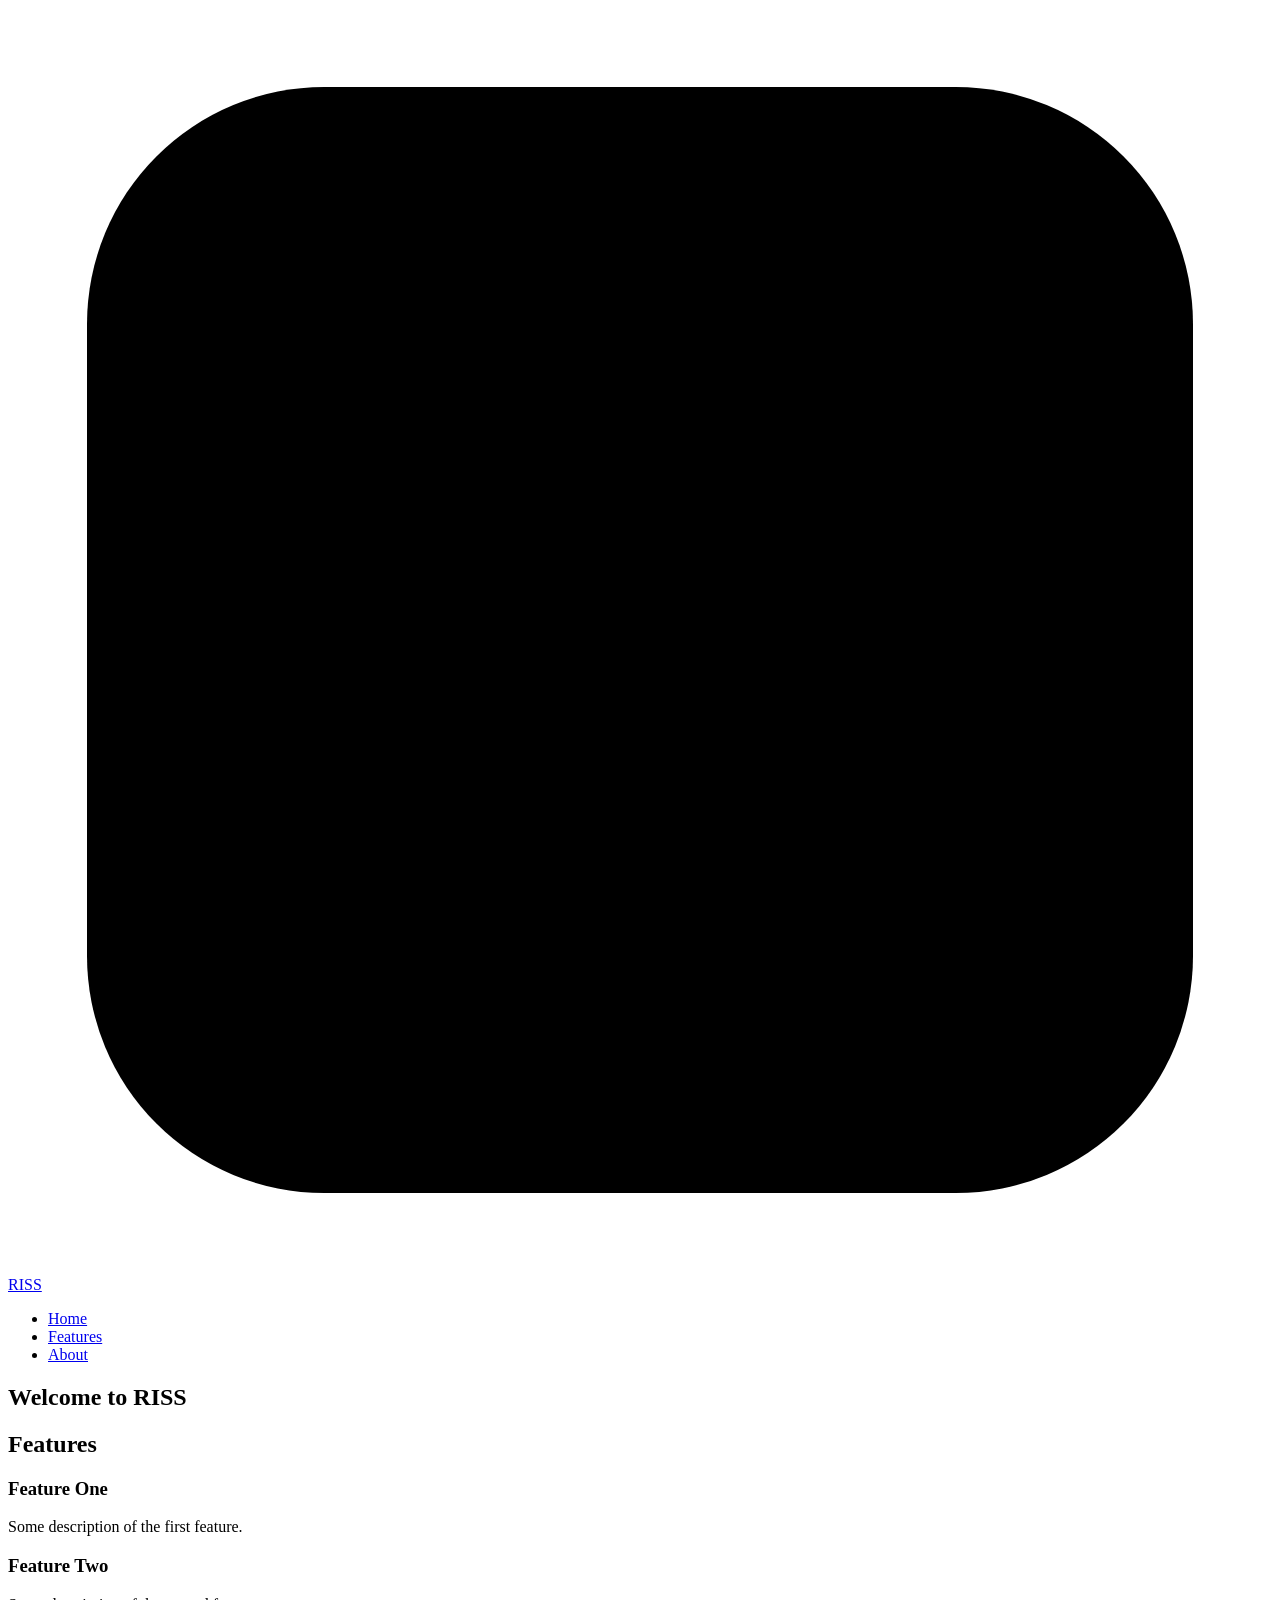
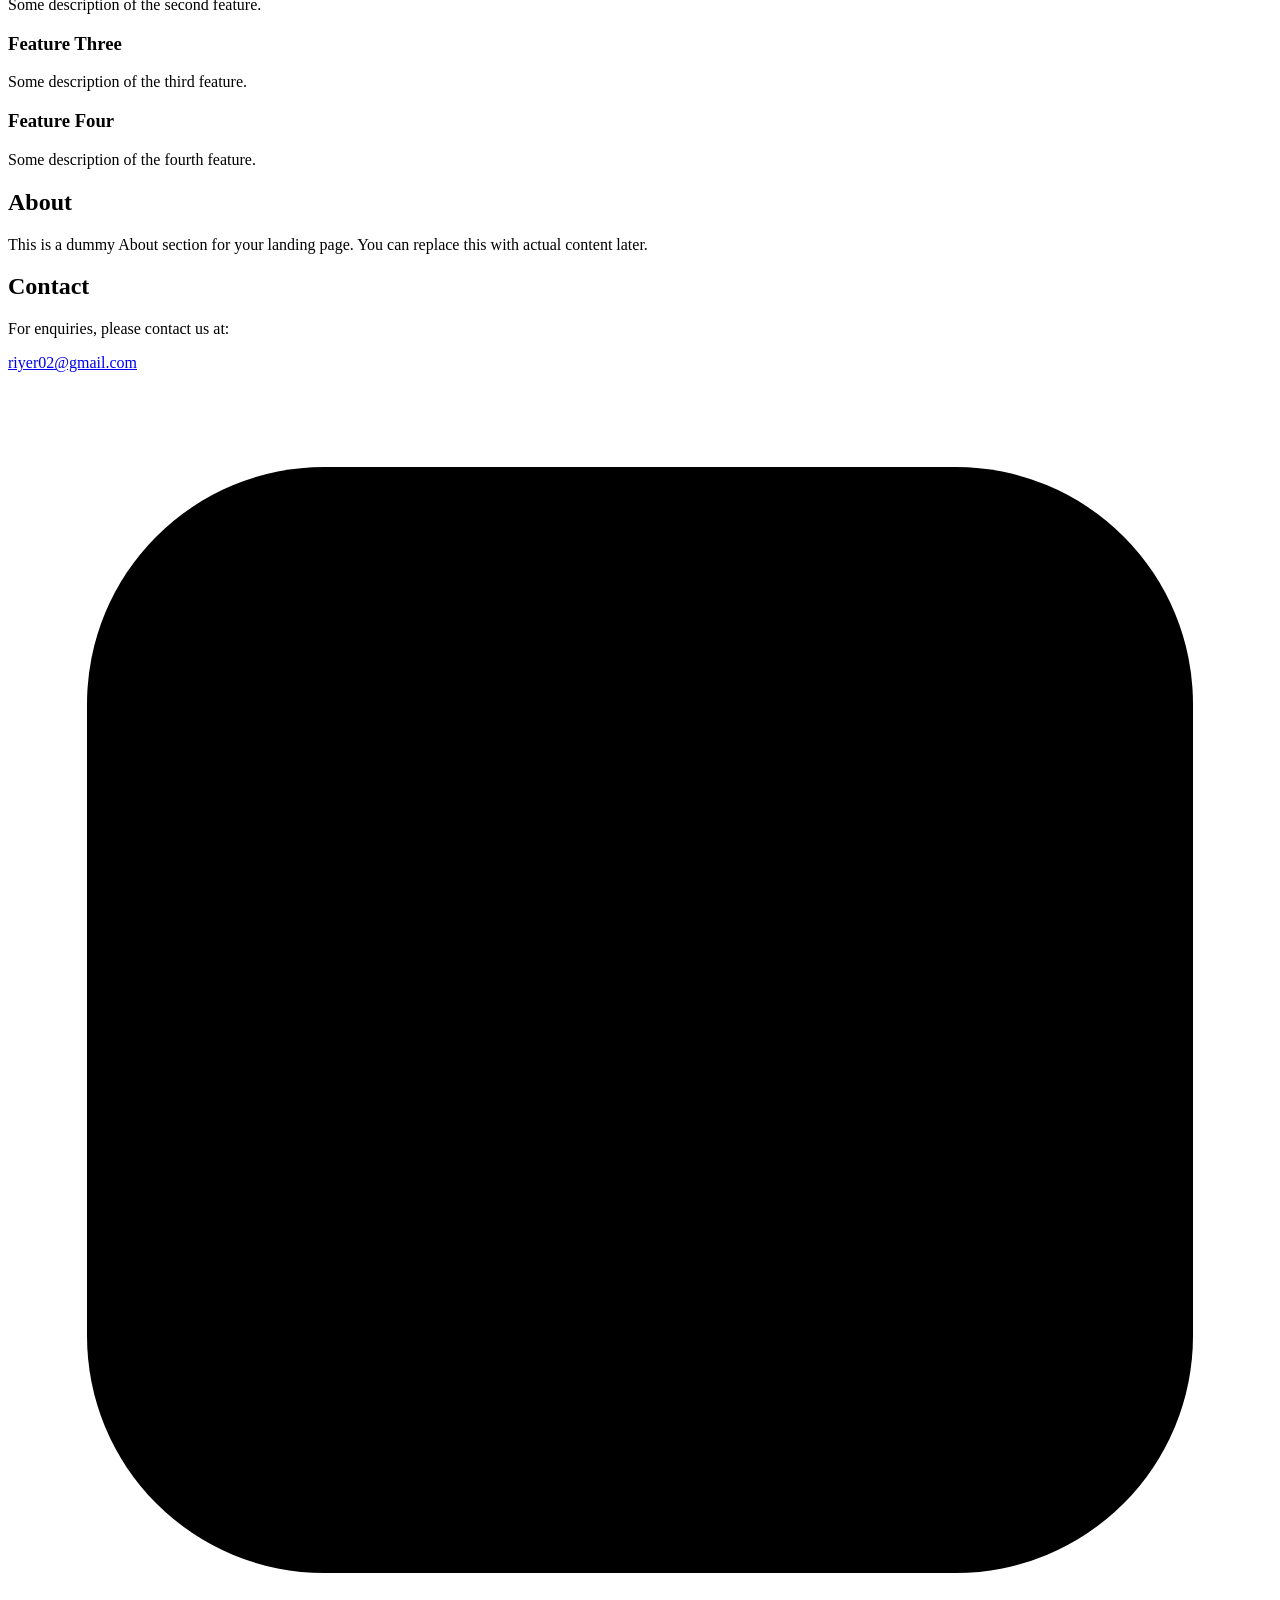
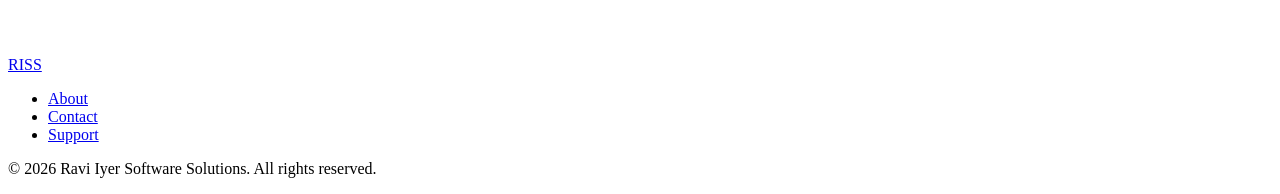
==== index.html @ e487c992 "Updates" ====
<!DOCTYPE html><!--_RLRo0Mg1jRoU2sVEkfhH--><html lang="en" class="geistsans_d5a4f12f-module__Ur3q_a__variable"><head><meta charSet="utf-8"/><meta name="viewport" content="width=device-width, initial-scale=1"/><link rel="preload" href="/stripdowncommghp/_next/static/media/Geist_Variable-s.p.f19e4721.woff2" as="font" crossorigin="" type="font/woff2"/><link rel="stylesheet" href="/stripdowncommghp/_next/static/chunks/ba63e9a76ec6bcd7.css" data-precedence="next"/><link rel="preload" as="script" fetchPriority="low" href="/stripdowncommghp/_next/static/chunks/7be189d7e3bac895.js"/><script src="/stripdowncommghp/_next/static/chunks/11fe75a1468250d6.js" async=""></script><script src="/stripdowncommghp/_next/static/chunks/b15e35f76db7717f.js" async=""></script><script src="/stripdowncommghp/_next/static/chunks/turbopack-dbda3f64c0e91ce5.js" async=""></script><script src="/stripdowncommghp/_next/static/chunks/72ab84c625918b1e.js" async=""></script><script src="/stripdowncommghp/_next/static/chunks/c3037b985d7e9a10.js" async=""></script><script src="/stripdowncommghp/_next/static/chunks/a9abd50946d445d2.js" async=""></script><script src="/stripdowncommghp/_next/static/chunks/ff1a16fafef87110.js" async=""></script><script src="/stripdowncommghp/_next/static/chunks/694836347d1e5ef3.js" async=""></script><script src="/stripdowncommghp/_next/static/chunks/8e0b47f184618e13.js" async=""></script><meta name="next-size-adjust" content=""/><title>RISS</title><meta name="description" content="Home/Landing page built with Next.js"/><meta name="robots" content="index, follow"/><meta property="og:title" content="RISS"/><meta property="og:description" content="Home/Landing page built with Next.js"/><meta property="og:type" content="website"/><meta name="twitter:card" content="summary"/><meta name="twitter:title" content="RISS"/><meta name="twitter:description" content="Home/Landing page built with Next.js"/><link rel="icon" href="/stripdowncommghp/favicon.ico?favicon.c540bdda.ico" sizes="48x48" type="image/x-icon"/><script src="/stripdowncommghp/_next/static/chunks/a6dad97d9634a72d.js" noModule=""></script></head><body class="bg-neutral-50 text-black selection:bg-teal-300 dark:bg-neutral-900 dark:text-white dark:selection:bg-pink-500 dark:selection:text-white"><div hidden=""><!--$--><!--/$--></div><nav class="sticky top-0 z-40 flex items-center justify-between p-4 lg:px-6 bg-white dark:bg-black"><div class="flex w-full items-center"><div class="flex w-full md:w-1/3"><a class="mr-2 flex w-full items-center justify-center md:w-auto lg:mr-6" href="/stripdowncommghp/"><div class="flex flex-none items-center justify-center border border-neutral-200 bg-white dark:border-neutral-700 dark:bg-black h-10 w-10 rounded-xl"><svg xmlns="http://www.w3.org/2000/svg" aria-label="RISS logo" viewBox="0 0 32 32" class="h-4 w-4 fill-black dark:fill-white h-4 w-4"><rect x="2" y="2" width="28" height="28" rx="6"></rect><path d="M10 22 L22 10" stroke="inherit" stroke-width="3" stroke-linecap="round" fill="none"></path></svg></div><div class="ml-2 flex-none text-sm font-medium uppercase md:hidden lg:block">RISS</div></a><ul class="hidden gap-6 text-sm md:flex md:items-center"><li><a class="text-neutral-500 underline-offset-4 hover:text-black hover:underline dark:text-neutral-400 dark:hover:text-neutral-300" href="/stripdowncommghp/">Home</a></li><li><a class="text-neutral-500 underline-offset-4 hover:text-black hover:underline dark:text-neutral-400 dark:hover:text-neutral-300" href="/stripdowncommghp/#features">Features</a></li><li><a class="text-neutral-500 underline-offset-4 hover:text-black hover:underline dark:text-neutral-400 dark:hover:text-neutral-300" href="/stripdowncommghp/#about">About</a></li></ul></div></div><div class="block flex-none md:hidden"><!--$!--><template data-dgst="BAILOUT_TO_CLIENT_SIDE_RENDERING"></template><!--/$--></div></nav><main><section id="hero" class="h-screen flex items-center justify-center scroll-mt-16 bg-linear-to-r from-teal-400 to-blue-500 text-white"><h1 class="text-5xl font-bold text-center">Welcome to <!-- -->RISS</h1></section><section id="features" class="min-h-screen scroll-mt-16 py-24 px-6 bg-neutral-50 dark:bg-neutral-900"><h2 class="text-4xl font-semibold mb-12 text-center">Features</h2><div class="max-w-4xl mx-auto grid gap-12 md:grid-cols-2"><div class="p-6 bg-white dark:bg-neutral-800 rounded-lg shadow"><h3 class="text-2xl font-medium mb-2">Feature One</h3><p>Some description of the first feature.</p></div><div class="p-6 bg-white dark:bg-neutral-800 rounded-lg shadow"><h3 class="text-2xl font-medium mb-2">Feature Two</h3><p>Some description of the second feature.</p></div><div class="p-6 bg-white dark:bg-neutral-800 rounded-lg shadow"><h3 class="text-2xl font-medium mb-2">Feature Three</h3><p>Some description of the third feature.</p></div><div class="p-6 bg-white dark:bg-neutral-800 rounded-lg shadow"><h3 class="text-2xl font-medium mb-2">Feature Four</h3><p>Some description of the fourth feature.</p></div></div></section><section id="about" class="min-h-screen scroll-mt-16 py-24 px-6 bg-teal-50 dark:bg-neutral-800"><h2 class="text-4xl font-semibold mb-6 text-center">About</h2><p class="max-w-3xl mx-auto text-center text-lg">This is a dummy About section for your landing page. You can replace this with actual content later.</p></section><section id="contact" class="min-h-screen scroll-mt-16 py-24 px-6 bg-neutral-100 dark:bg-neutral-900"><h2 class="text-4xl font-semibold mb-6 text-center">Contact</h2><p class="max-w-3xl mx-auto text-center text-lg mb-8">For enquiries, please contact us at:</p><p class="text-center text-lg font-medium"><a href="mailto:riyer02@gmail.com" class="underline hover:text-teal-600">riyer02@gmail.com</a></p></section><footer class="text-sm text-neutral-500 dark:text-neutral-400"><div class="mx-auto flex w-full max-w-7xl flex-col gap-6 border-t border-neutral-200 px-6 py-12 text-sm md:flex-row md:gap-12 md:px-4 min-[1320px]:px-0 dark:border-neutral-700"><div><a class="flex items-center gap-2 text-black md:pt-1 dark:text-white" href="/stripdowncommghp/"><div class="flex flex-none items-center justify-center border border-neutral-200 bg-white dark:border-neutral-700 dark:bg-black h-7.5 w-7.5 rounded-lg"><svg xmlns="http://www.w3.org/2000/svg" aria-label="RISS logo" viewBox="0 0 32 32" class="h-4 w-4 fill-black dark:fill-white h-2.5 w-2.5"><rect x="2" y="2" width="28" height="28" rx="6"></rect><path d="M10 22 L22 10" stroke="inherit" stroke-width="3" stroke-linecap="round" fill="none"></path></svg></div><span class="uppercase">RISS</span></a></div><!--$--><nav><ul><li><a class="block p-2 text-lg underline-offset-4 hover:text-black hover:underline md:inline-block md:text-sm dark:hover:text-neutral-300" href="#about">About</a></li><li><a class="block p-2 text-lg underline-offset-4 hover:text-black hover:underline md:inline-block md:text-sm dark:hover:text-neutral-300" href="#contact">Contact</a></li><li><a class="block p-2 text-lg underline-offset-4 hover:text-black hover:underline md:inline-block md:text-sm dark:hover:text-neutral-300" href="/stripdowncommghp/support/">Support</a></li></ul></nav><!--/$--></div><div class="border-t border-neutral-200 py-6 text-sm dark:border-neutral-700"><div class="mx-auto flex w-full max-w-7xl flex-col items-center gap-1 px-4 md:flex-row md:gap-0 md:px-4 min-[1320px]:px-0"><p>© <!-- -->2026<!-- --> <!-- -->Ravi Iyer Software Solutions<!-- -->.<!-- --> <!-- -->All rights reserved.</p></div></div></footer><!--$--><!--/$--></main><script src="/stripdowncommghp/_next/static/chunks/7be189d7e3bac895.js" id="_R_" async=""></script><script>(self.__next_f=self.__next_f||[]).push([0])</script><script>self.__next_f.push([1,"1:\"$Sreact.fragment\"\n4:I[90783,[\"/stripdowncommghp/_next/static/chunks/72ab84c625918b1e.js\",\"/stripdowncommghp/_next/static/chunks/c3037b985d7e9a10.js\",\"/stripdowncommghp/_next/static/chunks/a9abd50946d445d2.js\"],\"default\"]\n5:I[97367,[\"/stripdowncommghp/_next/static/chunks/ff1a16fafef87110.js\",\"/stripdowncommghp/_next/static/chunks/694836347d1e5ef3.js\"],\"OutletBoundary\"]\n6:\"$Sreact.suspense\"\n8:I[97367,[\"/stripdowncommghp/_next/static/chunks/ff1a16fafef87110.js\",\"/stripdowncommghp/_next/static/chunks/694836347d1e5ef3.js\"],\"ViewportBoundary\"]\na:I[97367,[\"/stripdowncommghp/_next/static/chunks/ff1a16fafef87110.js\",\"/stripdowncommghp/_next/static/chunks/694836347d1e5ef3.js\"],\"MetadataBoundary\"]\nc:I[68027,[],\"default\"]\n:HL[\"/stripdowncommghp/_next/static/chunks/ba63e9a76ec6bcd7.css\",\"style\"]\n:HL[\"/stripdowncommghp/_next/static/media/Geist_Variable-s.p.f19e4721.woff2\",\"font\",{\"crossOrigin\":\"\",\"type\":\"font/woff2\"}]\n"])</script><script>self.__next_f.push([1,"0:{\"P\":null,\"b\":\"-RLRo0Mg1jRoU2sVEkfhH\",\"c\":[\"\",\"\"],\"q\":\"\",\"i\":false,\"f\":[[[\"\",{\"children\":[\"__PAGE__\",{}]},\"$undefined\",\"$undefined\",true],[[\"$\",\"$1\",\"c\",{\"children\":[[[\"$\",\"link\",\"0\",{\"rel\":\"stylesheet\",\"href\":\"/stripdowncommghp/_next/static/chunks/ba63e9a76ec6bcd7.css\",\"precedence\":\"next\",\"crossOrigin\":\"$undefined\",\"nonce\":\"$undefined\"}],[\"$\",\"script\",\"script-0\",{\"src\":\"/stripdowncommghp/_next/static/chunks/72ab84c625918b1e.js\",\"async\":true,\"nonce\":\"$undefined\"}],[\"$\",\"script\",\"script-1\",{\"src\":\"/stripdowncommghp/_next/static/chunks/c3037b985d7e9a10.js\",\"async\":true,\"nonce\":\"$undefined\"}]],\"$L2\"]}],{\"children\":[[\"$\",\"$1\",\"c\",{\"children\":[[[\"$\",\"section\",null,{\"id\":\"hero\",\"className\":\"h-screen flex items-center justify-center scroll-mt-16 bg-linear-to-r from-teal-400 to-blue-500 text-white\",\"children\":[\"$\",\"h1\",null,{\"className\":\"text-5xl font-bold text-center\",\"children\":[\"Welcome to \",\"RISS\"]}]}],[\"$\",\"section\",null,{\"id\":\"features\",\"className\":\"min-h-screen scroll-mt-16 py-24 px-6 bg-neutral-50 dark:bg-neutral-900\",\"children\":[[\"$\",\"h2\",null,{\"className\":\"text-4xl font-semibold mb-12 text-center\",\"children\":\"Features\"}],[\"$\",\"div\",null,{\"className\":\"max-w-4xl mx-auto grid gap-12 md:grid-cols-2\",\"children\":[[\"$\",\"div\",null,{\"className\":\"p-6 bg-white dark:bg-neutral-800 rounded-lg shadow\",\"children\":[[\"$\",\"h3\",null,{\"className\":\"text-2xl font-medium mb-2\",\"children\":\"Feature One\"}],[\"$\",\"p\",null,{\"children\":\"Some description of the first feature.\"}]]}],[\"$\",\"div\",null,{\"className\":\"p-6 bg-white dark:bg-neutral-800 rounded-lg shadow\",\"children\":[[\"$\",\"h3\",null,{\"className\":\"text-2xl font-medium mb-2\",\"children\":\"Feature Two\"}],[\"$\",\"p\",null,{\"children\":\"Some description of the second feature.\"}]]}],[\"$\",\"div\",null,{\"className\":\"p-6 bg-white dark:bg-neutral-800 rounded-lg shadow\",\"children\":[[\"$\",\"h3\",null,{\"className\":\"text-2xl font-medium mb-2\",\"children\":\"Feature Three\"}],[\"$\",\"p\",null,{\"children\":\"Some description of the third feature.\"}]]}],[\"$\",\"div\",null,{\"className\":\"p-6 bg-white dark:bg-neutral-800 rounded-lg shadow\",\"children\":[[\"$\",\"h3\",null,{\"className\":\"text-2xl font-medium mb-2\",\"children\":\"Feature Four\"}],[\"$\",\"p\",null,{\"children\":\"Some description of the fourth feature.\"}]]}]]}]]}],[\"$\",\"section\",null,{\"id\":\"about\",\"className\":\"min-h-screen scroll-mt-16 py-24 px-6 bg-teal-50 dark:bg-neutral-800\",\"children\":[[\"$\",\"h2\",null,{\"className\":\"text-4xl font-semibold mb-6 text-center\",\"children\":\"About\"}],[\"$\",\"p\",null,{\"className\":\"max-w-3xl mx-auto text-center text-lg\",\"children\":\"This is a dummy About section for your landing page. You can replace this with actual content later.\"}]]}],[\"$\",\"section\",null,{\"id\":\"contact\",\"className\":\"min-h-screen scroll-mt-16 py-24 px-6 bg-neutral-100 dark:bg-neutral-900\",\"children\":[[\"$\",\"h2\",null,{\"className\":\"text-4xl font-semibold mb-6 text-center\",\"children\":\"Contact\"}],[\"$\",\"p\",null,{\"className\":\"max-w-3xl mx-auto text-center text-lg mb-8\",\"children\":\"For enquiries, please contact us at:\"}],[\"$\",\"p\",null,{\"className\":\"text-center text-lg font-medium\",\"children\":[\"$\",\"a\",null,{\"href\":\"mailto:riyer02@gmail.com\",\"className\":\"underline hover:text-teal-600\",\"children\":\"riyer02@gmail.com\"}]}]]}],\"$L3\",[\"$\",\"$L4\",null,{}]],[[\"$\",\"script\",\"script-0\",{\"src\":\"/stripdowncommghp/_next/static/chunks/a9abd50946d445d2.js\",\"async\":true,\"nonce\":\"$undefined\"}]],[\"$\",\"$L5\",null,{\"children\":[\"$\",\"$6\",null,{\"name\":\"Next.MetadataOutlet\",\"children\":\"$@7\"}]}]]}],{},null,false,false]},null,false,false],[\"$\",\"$1\",\"h\",{\"children\":[null,[\"$\",\"$L8\",null,{\"children\":\"$L9\"}],[\"$\",\"div\",null,{\"hidden\":true,\"children\":[\"$\",\"$La\",null,{\"children\":[\"$\",\"$6\",null,{\"name\":\"Next.Metadata\",\"children\":\"$Lb\"}]}]}],[\"$\",\"meta\",null,{\"name\":\"next-size-adjust\",\"content\":\"\"}]]}],false]],\"m\":\"$undefined\",\"G\":[\"$c\",[]],\"S\":true}\n"])</script><script>self.__next_f.push([1,"e:I[39756,[\"/stripdowncommghp/_next/static/chunks/ff1a16fafef87110.js\",\"/stripdowncommghp/_next/static/chunks/694836347d1e5ef3.js\"],\"default\"]\nf:I[8821,[\"/stripdowncommghp/_next/static/chunks/72ab84c625918b1e.js\",\"/stripdowncommghp/_next/static/chunks/c3037b985d7e9a10.js\",\"/stripdowncommghp/_next/static/chunks/8e0b47f184618e13.js\"],\"default\"]\n10:I[37457,[\"/stripdowncommghp/_next/static/chunks/ff1a16fafef87110.js\",\"/stripdowncommghp/_next/static/chunks/694836347d1e5ef3.js\"],\"default\"]\n11:I[22016,[\"/stripdowncommghp/_next/static/chunks/72ab84c625918b1e.js\",\"/stripdowncommghp/_next/static/chunks/c3037b985d7e9a10.js\",\"/stripdowncommghp/_next/static/chunks/a9abd50946d445d2.js\"],\"\"]\n12:I[88286,[\"/stripdowncommghp/_next/static/chunks/72ab84c625918b1e.js\",\"/stripdowncommghp/_next/static/chunks/c3037b985d7e9a10.js\",\"/stripdowncommghp/_next/static/chunks/a9abd50946d445d2.js\"],\"default\"]\n"])</script><script>self.__next_f.push([1,"2:[\"$\",\"html\",null,{\"lang\":\"en\",\"className\":\"geistsans_d5a4f12f-module__Ur3q_a__variable\",\"children\":[\"$\",\"body\",null,{\"className\":\"bg-neutral-50 text-black selection:bg-teal-300 dark:bg-neutral-900 dark:text-white dark:selection:bg-pink-500 dark:selection:text-white\",\"children\":[\"$Ld\",[\"$\",\"main\",null,{\"children\":[\"$\",\"$Le\",null,{\"parallelRouterKey\":\"children\",\"error\":\"$f\",\"errorStyles\":[],\"errorScripts\":[[\"$\",\"script\",\"script-0\",{\"src\":\"/stripdowncommghp/_next/static/chunks/8e0b47f184618e13.js\",\"async\":true}]],\"template\":[\"$\",\"$L10\",null,{}],\"templateStyles\":\"$undefined\",\"templateScripts\":\"$undefined\",\"notFound\":[[[\"$\",\"title\",null,{\"children\":\"404: This page could not be found.\"}],[\"$\",\"div\",null,{\"style\":{\"fontFamily\":\"system-ui,\\\"Segoe UI\\\",Roboto,Helvetica,Arial,sans-serif,\\\"Apple Color Emoji\\\",\\\"Segoe UI Emoji\\\"\",\"height\":\"100vh\",\"textAlign\":\"center\",\"display\":\"flex\",\"flexDirection\":\"column\",\"alignItems\":\"center\",\"justifyContent\":\"center\"},\"children\":[\"$\",\"div\",null,{\"children\":[[\"$\",\"style\",null,{\"dangerouslySetInnerHTML\":{\"__html\":\"body{color:#000;background:#fff;margin:0}.next-error-h1{border-right:1px solid rgba(0,0,0,.3)}@media (prefers-color-scheme:dark){body{color:#fff;background:#000}.next-error-h1{border-right:1px solid rgba(255,255,255,.3)}}\"}}],[\"$\",\"h1\",null,{\"className\":\"next-error-h1\",\"style\":{\"display\":\"inline-block\",\"margin\":\"0 20px 0 0\",\"padding\":\"0 23px 0 0\",\"fontSize\":24,\"fontWeight\":500,\"verticalAlign\":\"top\",\"lineHeight\":\"49px\"},\"children\":404}],[\"$\",\"div\",null,{\"style\":{\"display\":\"inline-block\"},\"children\":[\"$\",\"h2\",null,{\"style\":{\"fontSize\":14,\"fontWeight\":400,\"lineHeight\":\"49px\",\"margin\":0},\"children\":\"This page could not be found.\"}]}]]}]}]],[]],\"forbidden\":\"$undefined\",\"unauthorized\":\"$undefined\"}]}]]}]}]\n"])</script><script>self.__next_f.push([1,"3:[\"$\",\"footer\",null,{\"className\":\"text-sm text-neutral-500 dark:text-neutral-400\",\"children\":[[\"$\",\"div\",null,{\"className\":\"mx-auto flex w-full max-w-7xl flex-col gap-6 border-t border-neutral-200 px-6 py-12 text-sm md:flex-row md:gap-12 md:px-4 min-[1320px]:px-0 dark:border-neutral-700\",\"children\":[[\"$\",\"div\",null,{\"children\":[\"$\",\"$L11\",null,{\"className\":\"flex items-center gap-2 text-black md:pt-1 dark:text-white\",\"href\":\"/\",\"prefetch\":false,\"children\":[[\"$\",\"div\",null,{\"className\":\"flex flex-none items-center justify-center border border-neutral-200 bg-white dark:border-neutral-700 dark:bg-black h-7.5 w-7.5 rounded-lg\",\"children\":[\"$\",\"svg\",null,{\"xmlns\":\"http://www.w3.org/2000/svg\",\"aria-label\":\"RISS logo\",\"viewBox\":\"0 0 32 32\",\"className\":\"h-4 w-4 fill-black dark:fill-white h-2.5 w-2.5\",\"children\":[[\"$\",\"rect\",null,{\"x\":\"2\",\"y\":\"2\",\"width\":\"28\",\"height\":\"28\",\"rx\":\"6\"}],[\"$\",\"path\",null,{\"d\":\"M10 22 L22 10\",\"stroke\":\"inherit\",\"strokeWidth\":\"3\",\"strokeLinecap\":\"round\",\"fill\":\"none\"}]]}]}],[\"$\",\"span\",null,{\"className\":\"uppercase\",\"children\":\"RISS\"}]]}]}],[\"$\",\"$6\",null,{\"fallback\":[\"$\",\"div\",null,{\"className\":\"flex h-47 w-50 flex-col gap-2\",\"children\":[[\"$\",\"div\",null,{\"className\":\"w-full h-6 animate-pulse rounded-sm bg-neutral-200 dark:bg-neutral-700\"}],[\"$\",\"div\",null,{\"className\":\"w-full h-6 animate-pulse rounded-sm bg-neutral-200 dark:bg-neutral-700\"}],[\"$\",\"div\",null,{\"className\":\"w-full h-6 animate-pulse rounded-sm bg-neutral-200 dark:bg-neutral-700\"}],[\"$\",\"div\",null,{\"className\":\"w-full h-6 animate-pulse rounded-sm bg-neutral-200 dark:bg-neutral-700\"}],[\"$\",\"div\",null,{\"className\":\"w-full h-6 animate-pulse rounded-sm bg-neutral-200 dark:bg-neutral-700\"}],[\"$\",\"div\",null,{\"className\":\"w-full h-6 animate-pulse rounded-sm bg-neutral-200 dark:bg-neutral-700\"}]]}],\"children\":[\"$\",\"$L12\",null,{\"menu\":[{\"title\":\"About\",\"path\":\"#about\"},{\"title\":\"Contact\",\"path\":\"#contact\"},{\"title\":\"Support\",\"path\":\"/support\"}]}]}]]}],[\"$\",\"div\",null,{\"className\":\"border-t border-neutral-200 py-6 text-sm dark:border-neutral-700\",\"children\":[\"$\",\"div\",null,{\"className\":\"mx-auto flex w-full max-w-7xl flex-col items-center gap-1 px-4 md:flex-row md:gap-0 md:px-4 min-[1320px]:px-0\",\"children\":[\"$\",\"p\",null,{\"children\":[\"© \",\"2026\",\" \",\"Ravi Iyer Software Solutions\",\".\",\" \",\"All rights reserved.\"]}]}]}]]}]\n"])</script><script>self.__next_f.push([1,"13:I[58279,[\"/stripdowncommghp/_next/static/chunks/72ab84c625918b1e.js\",\"/stripdowncommghp/_next/static/chunks/c3037b985d7e9a10.js\"],\"default\"]\n"])</script><script>self.__next_f.push([1,"d:[\"$\",\"nav\",null,{\"className\":\"sticky top-0 z-40 flex items-center justify-between p-4 lg:px-6 bg-white dark:bg-black\",\"children\":[[\"$\",\"div\",null,{\"className\":\"flex w-full items-center\",\"children\":[\"$\",\"div\",null,{\"className\":\"flex w-full md:w-1/3\",\"children\":[[\"$\",\"$L11\",null,{\"href\":\"/\",\"prefetch\":false,\"className\":\"mr-2 flex w-full items-center justify-center md:w-auto lg:mr-6\",\"children\":[[\"$\",\"div\",null,{\"className\":\"flex flex-none items-center justify-center border border-neutral-200 bg-white dark:border-neutral-700 dark:bg-black h-10 w-10 rounded-xl\",\"children\":[\"$\",\"svg\",null,{\"xmlns\":\"http://www.w3.org/2000/svg\",\"aria-label\":\"RISS logo\",\"viewBox\":\"0 0 32 32\",\"className\":\"h-4 w-4 fill-black dark:fill-white h-4 w-4\",\"children\":[[\"$\",\"rect\",null,{\"x\":\"2\",\"y\":\"2\",\"width\":\"28\",\"height\":\"28\",\"rx\":\"6\"}],[\"$\",\"path\",null,{\"d\":\"M10 22 L22 10\",\"stroke\":\"inherit\",\"strokeWidth\":\"3\",\"strokeLinecap\":\"round\",\"fill\":\"none\"}]]}]}],[\"$\",\"div\",null,{\"className\":\"ml-2 flex-none text-sm font-medium uppercase md:hidden lg:block\",\"children\":\"RISS\"}]]}],[\"$\",\"ul\",null,{\"className\":\"hidden gap-6 text-sm md:flex md:items-center\",\"children\":[[\"$\",\"li\",\"Home\",{\"children\":[\"$\",\"$L11\",null,{\"href\":\"/\",\"prefetch\":false,\"className\":\"text-neutral-500 underline-offset-4 hover:text-black hover:underline dark:text-neutral-400 dark:hover:text-neutral-300\",\"children\":\"Home\"}]}],[\"$\",\"li\",\"Features\",{\"children\":[\"$\",\"$L11\",null,{\"href\":\"/#features\",\"prefetch\":false,\"className\":\"text-neutral-500 underline-offset-4 hover:text-black hover:underline dark:text-neutral-400 dark:hover:text-neutral-300\",\"children\":\"Features\"}]}],[\"$\",\"li\",\"About\",{\"children\":[\"$\",\"$L11\",null,{\"href\":\"/#about\",\"prefetch\":false,\"className\":\"text-neutral-500 underline-offset-4 hover:text-black hover:underline dark:text-neutral-400 dark:hover:text-neutral-300\",\"children\":\"About\"}]}]]}]]}]}],[\"$\",\"div\",null,{\"className\":\"block flex-none md:hidden\",\"children\":[\"$\",\"$6\",null,{\"fallback\":null,\"children\":[\"$\",\"$L13\",null,{\"menu\":[{\"title\":\"Home\",\"path\":\"/\"},{\"title\":\"Features\",\"path\":\"/#features\"},{\"title\":\"About\",\"path\":\"/#about\"}]}]}]}]]}]\n"])</script><script>self.__next_f.push([1,"9:[[\"$\",\"meta\",\"0\",{\"charSet\":\"utf-8\"}],[\"$\",\"meta\",\"1\",{\"name\":\"viewport\",\"content\":\"width=device-width, initial-scale=1\"}]]\n"])</script><script>self.__next_f.push([1,"14:I[27201,[\"/stripdowncommghp/_next/static/chunks/ff1a16fafef87110.js\",\"/stripdowncommghp/_next/static/chunks/694836347d1e5ef3.js\"],\"IconMark\"]\n7:null\nb:[[\"$\",\"title\",\"0\",{\"children\":\"RISS\"}],[\"$\",\"meta\",\"1\",{\"name\":\"description\",\"content\":\"Home/Landing page built with Next.js\"}],[\"$\",\"meta\",\"2\",{\"name\":\"robots\",\"content\":\"index, follow\"}],[\"$\",\"meta\",\"3\",{\"property\":\"og:title\",\"content\":\"RISS\"}],[\"$\",\"meta\",\"4\",{\"property\":\"og:description\",\"content\":\"Home/Landing page built with Next.js\"}],[\"$\",\"meta\",\"5\",{\"property\":\"og:type\",\"content\":\"website\"}],[\"$\",\"meta\",\"6\",{\"name\":\"twitter:card\",\"content\":\"summary\"}],[\"$\",\"meta\",\"7\",{\"name\":\"twitter:title\",\"content\":\"RISS\"}],[\"$\",\"meta\",\"8\",{\"name\":\"twitter:description\",\"content\":\"Home/Landing page built with Next.js\"}],[\"$\",\"link\",\"9\",{\"rel\":\"icon\",\"href\":\"/stripdowncommghp/favicon.ico?favicon.c540bdda.ico\",\"sizes\":\"48x48\",\"type\":\"image/x-icon\"}],[\"$\",\"$L14\",\"10\",{}]]\n"])</script></body></html>
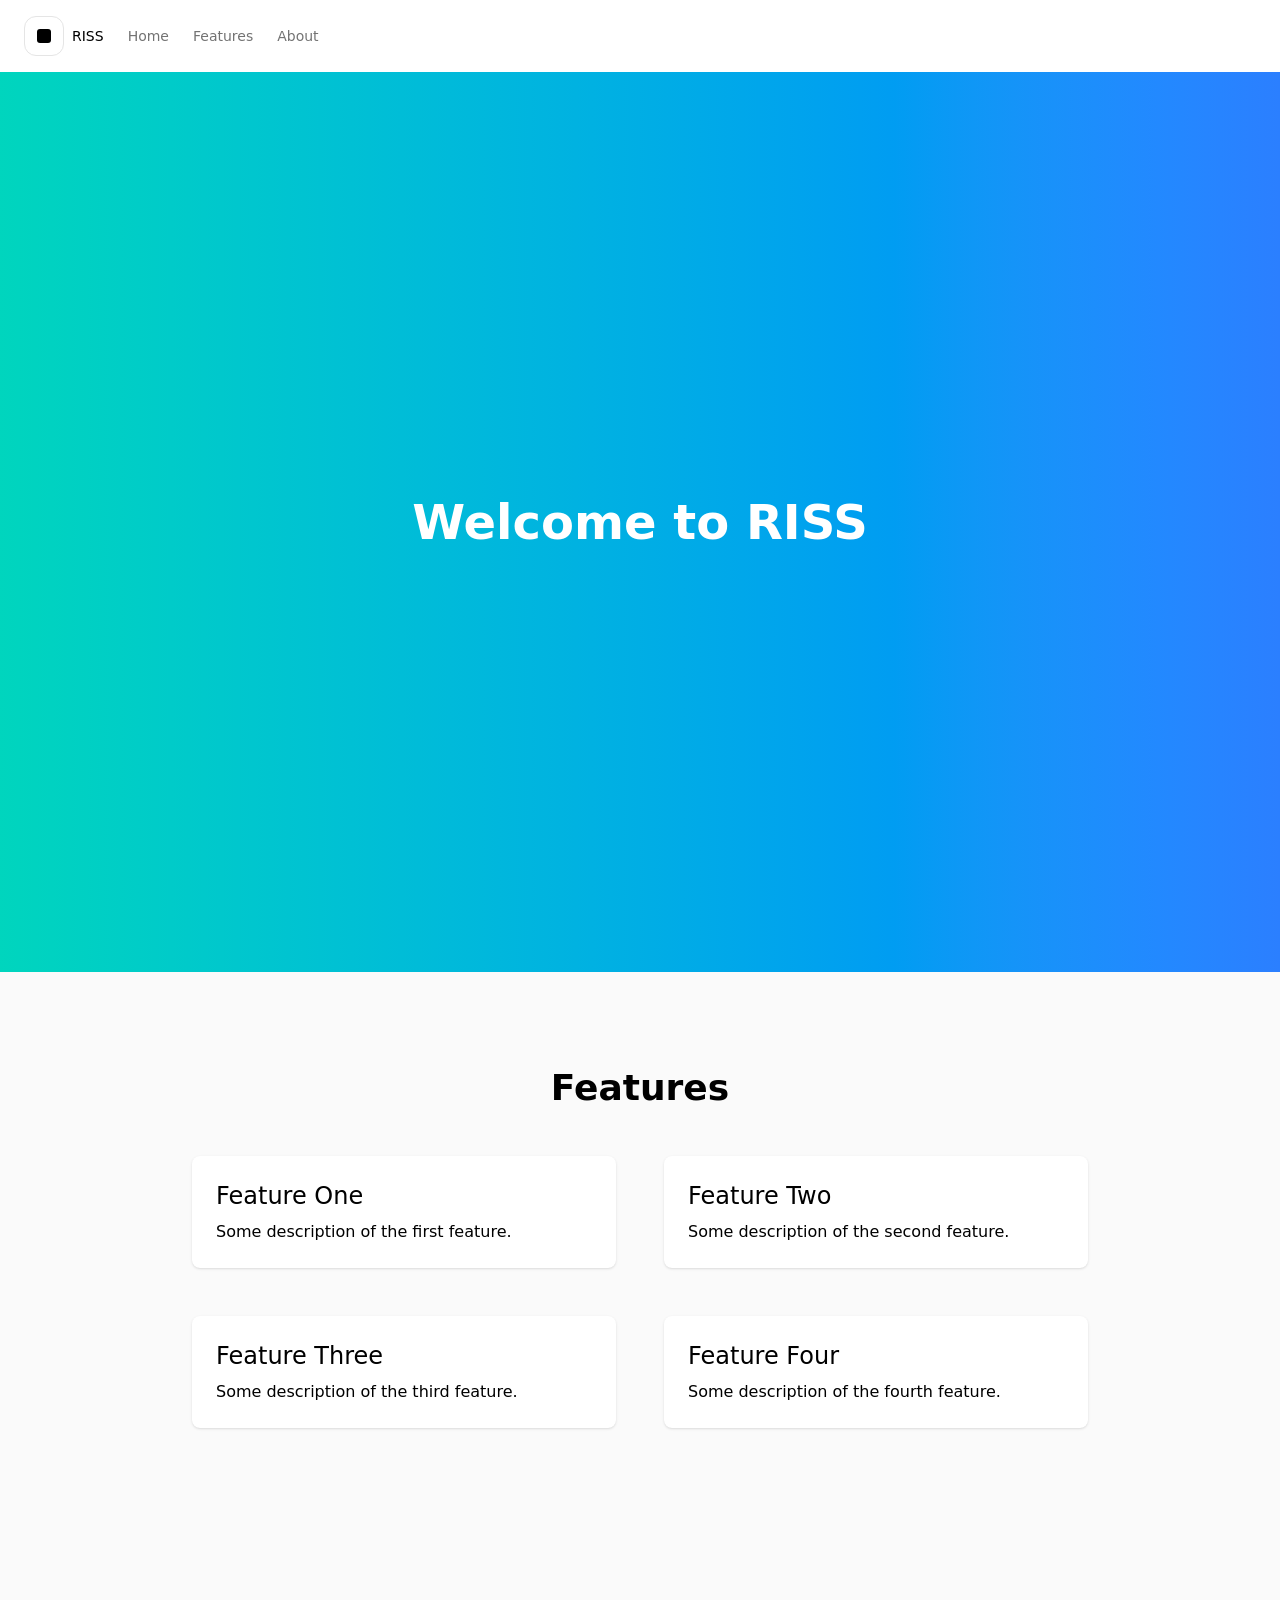
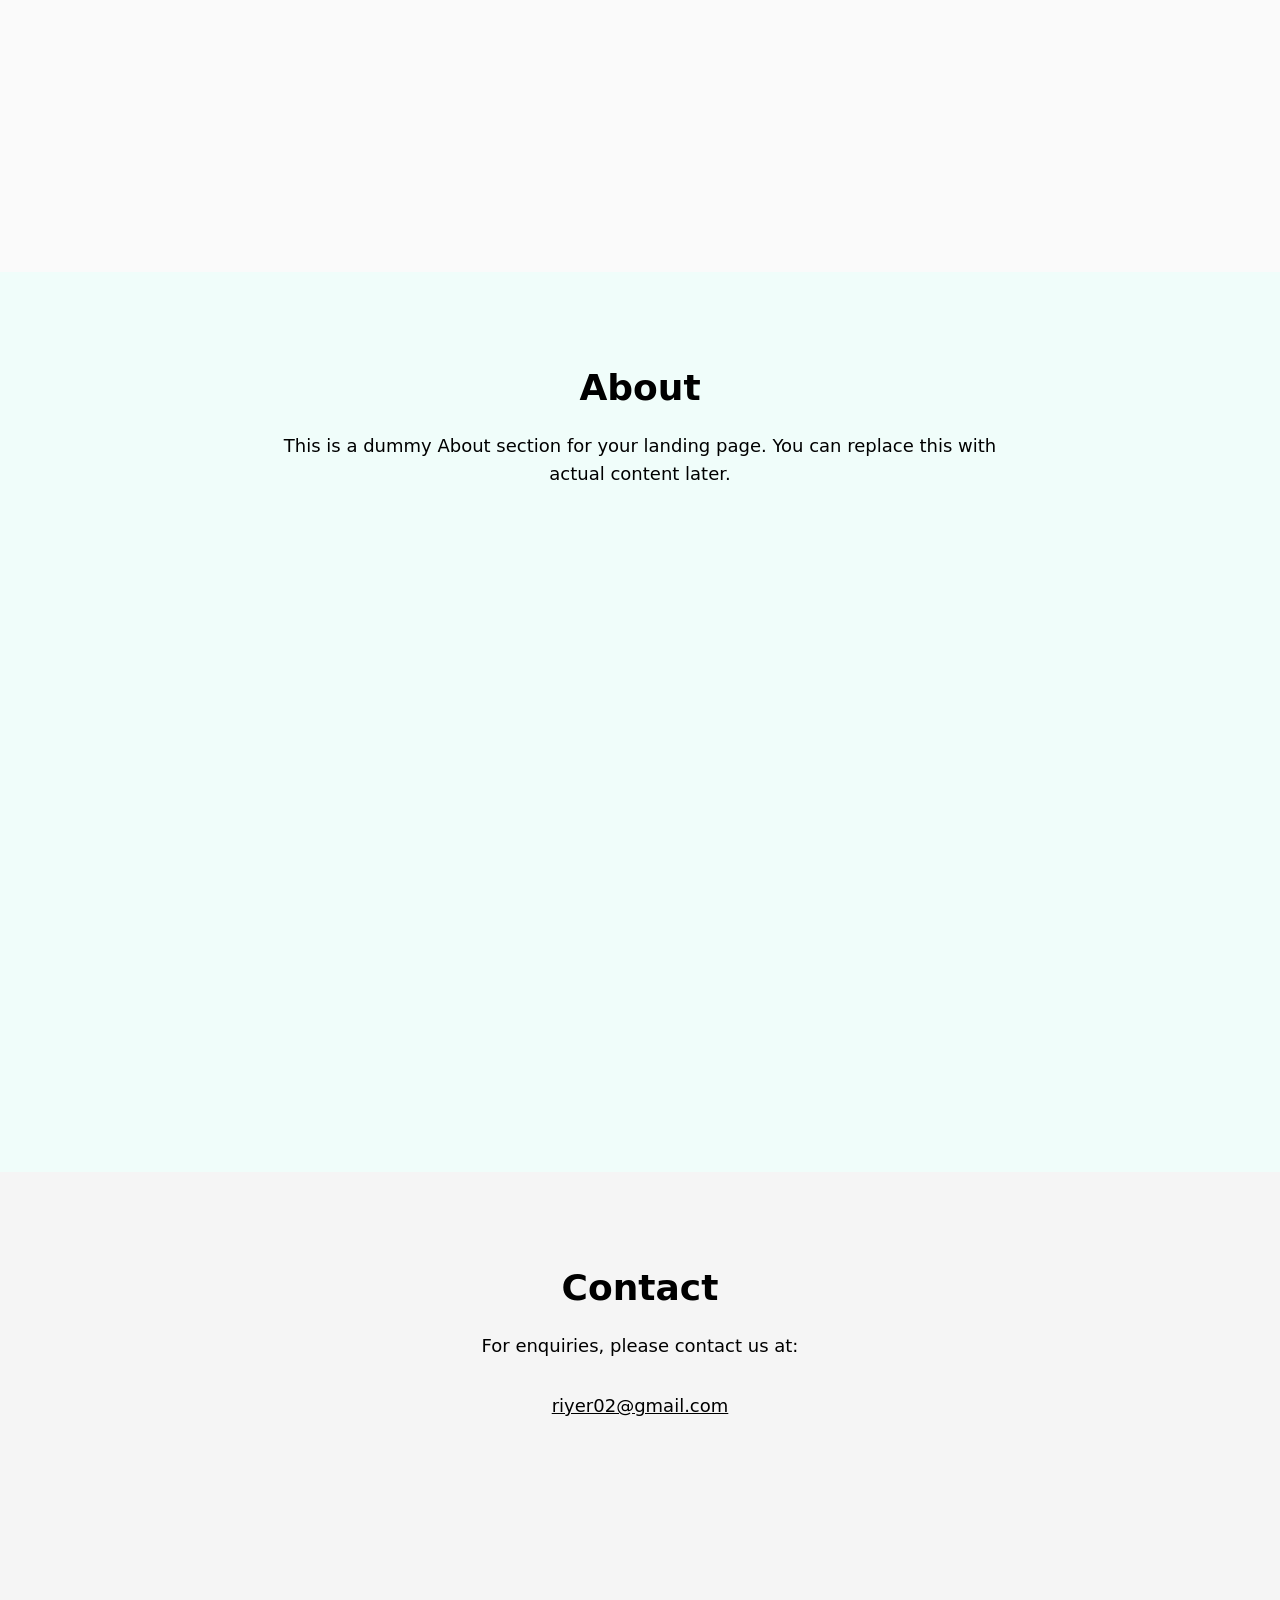
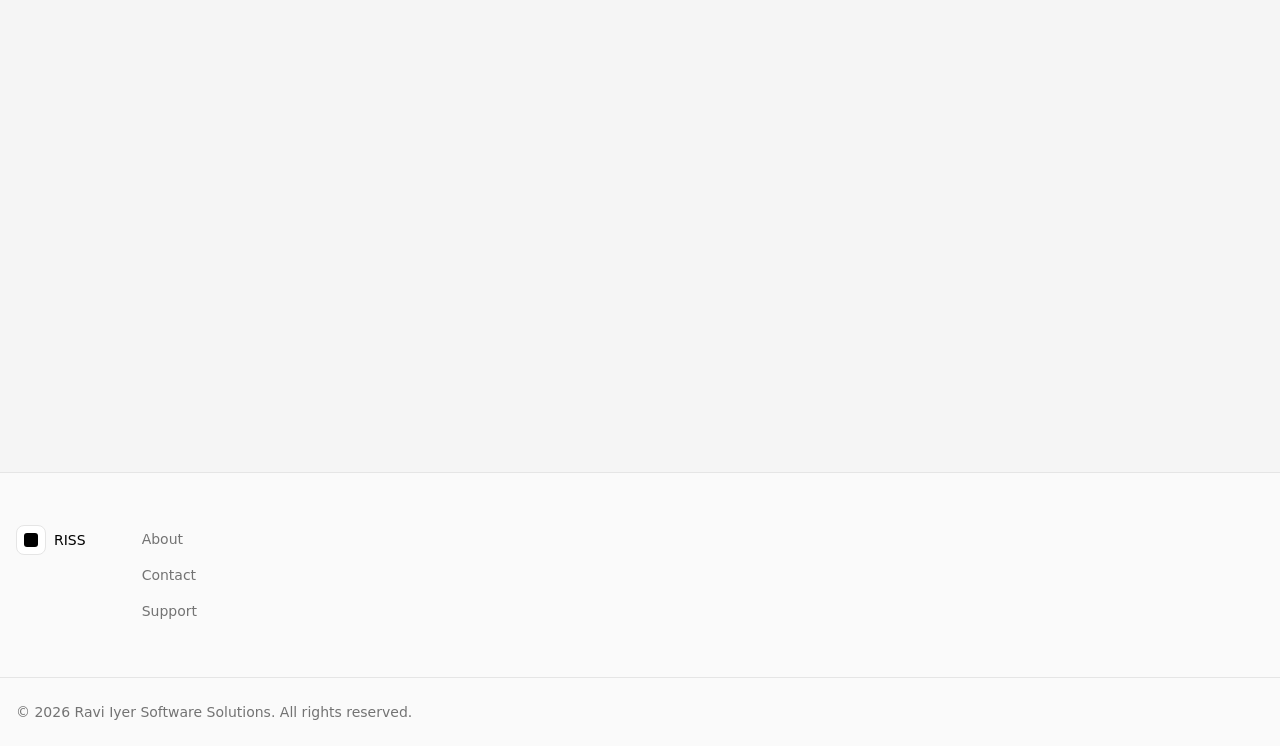
==== commit 8bdaae3f: "Updates" ====
--- a/index.html
+++ b/index.html
@@ -1 +1 @@
-<!DOCTYPE html><!--_RLRo0Mg1jRoU2sVEkfhH--><html lang="en" class="geistsans_d5a4f12f-module__Ur3q_a__variable"><head><meta charSet="utf-8"/><meta name="viewport" content="width=device-width, initial-scale=1"/><link rel="preload" href="/stripdowncommghp/_next/static/media/Geist_Variable-s.p.f19e4721.woff2" as="font" crossorigin="" type="font/woff2"/><link rel="stylesheet" href="/stripdowncommghp/_next/static/chunks/ba63e9a76ec6bcd7.css" data-precedence="next"/><link rel="preload" as="script" fetchPriority="low" href="/stripdowncommghp/_next/static/chunks/7be189d7e3bac895.js"/><script src="/stripdowncommghp/_next/static/chunks/11fe75a1468250d6.js" async=""></script><script src="/stripdowncommghp/_next/static/chunks/b15e35f76db7717f.js" async=""></script><script src="/stripdowncommghp/_next/static/chunks/turbopack-dbda3f64c0e91ce5.js" async=""></script><script src="/stripdowncommghp/_next/static/chunks/72ab84c625918b1e.js" async=""></script><script src="/stripdowncommghp/_next/static/chunks/c3037b985d7e9a10.js" async=""></script><script src="/stripdowncommghp/_next/static/chunks/a9abd50946d445d2.js" async=""></script><script src="/stripdowncommghp/_next/static/chunks/ff1a16fafef87110.js" async=""></script><script src="/stripdowncommghp/_next/static/chunks/694836347d1e5ef3.js" async=""></script><script src="/stripdowncommghp/_next/static/chunks/8e0b47f184618e13.js" async=""></script><meta name="next-size-adjust" content=""/><title>RISS</title><meta name="description" content="Home/Landing page built with Next.js"/><meta name="robots" content="index, follow"/><meta property="og:title" content="RISS"/><meta property="og:description" content="Home/Landing page built with Next.js"/><meta property="og:type" content="website"/><meta name="twitter:card" content="summary"/><meta name="twitter:title" content="RISS"/><meta name="twitter:description" content="Home/Landing page built with Next.js"/><link rel="icon" href="/stripdowncommghp/favicon.ico?favicon.c540bdda.ico" sizes="48x48" type="image/x-icon"/><script src="/stripdowncommghp/_next/static/chunks/a6dad97d9634a72d.js" noModule=""></script></head><body class="bg-neutral-50 text-black selection:bg-teal-300 dark:bg-neutral-900 dark:text-white dark:selection:bg-pink-500 dark:selection:text-white"><div hidden=""><!--$--><!--/$--></div><nav class="sticky top-0 z-40 flex items-center justify-between p-4 lg:px-6 bg-white dark:bg-black"><div class="flex w-full items-center"><div class="flex w-full md:w-1/3"><a class="mr-2 flex w-full items-center justify-center md:w-auto lg:mr-6" href="/stripdowncommghp/"><div class="flex flex-none items-center justify-center border border-neutral-200 bg-white dark:border-neutral-700 dark:bg-black h-10 w-10 rounded-xl"><svg xmlns="http://www.w3.org/2000/svg" aria-label="RISS logo" viewBox="0 0 32 32" class="h-4 w-4 fill-black dark:fill-white h-4 w-4"><rect x="2" y="2" width="28" height="28" rx="6"></rect><path d="M10 22 L22 10" stroke="inherit" stroke-width="3" stroke-linecap="round" fill="none"></path></svg></div><div class="ml-2 flex-none text-sm font-medium uppercase md:hidden lg:block">RISS</div></a><ul class="hidden gap-6 text-sm md:flex md:items-center"><li><a class="text-neutral-500 underline-offset-4 hover:text-black hover:underline dark:text-neutral-400 dark:hover:text-neutral-300" href="/stripdowncommghp/">Home</a></li><li><a class="text-neutral-500 underline-offset-4 hover:text-black hover:underline dark:text-neutral-400 dark:hover:text-neutral-300" href="/stripdowncommghp/#features">Features</a></li><li><a class="text-neutral-500 underline-offset-4 hover:text-black hover:underline dark:text-neutral-400 dark:hover:text-neutral-300" href="/stripdowncommghp/#about">About</a></li></ul></div></div><div class="block flex-none md:hidden"><!--$!--><template data-dgst="BAILOUT_TO_CLIENT_SIDE_RENDERING"></template><!--/$--></div></nav><main><section id="hero" class="h-screen flex items-center justify-center scroll-mt-16 bg-linear-to-r from-teal-400 to-blue-500 text-white"><h1 class="text-5xl font-bold text-center">Welcome to <!-- -->RISS</h1></section><section id="features" class="min-h-screen scroll-mt-16 py-24 px-6 bg-neutral-50 dark:bg-neutral-900"><h2 class="text-4xl font-semibold mb-12 text-center">Features</h2><div class="max-w-4xl mx-auto grid gap-12 md:grid-cols-2"><div class="p-6 bg-white dark:bg-neutral-800 rounded-lg shadow"><h3 class="text-2xl font-medium mb-2">Feature One</h3><p>Some description of the first feature.</p></div><div class="p-6 bg-white dark:bg-neutral-800 rounded-lg shadow"><h3 class="text-2xl font-medium mb-2">Feature Two</h3><p>Some description of the second feature.</p></div><div class="p-6 bg-white dark:bg-neutral-800 rounded-lg shadow"><h3 class="text-2xl font-medium mb-2">Feature Three</h3><p>Some description of the third feature.</p></div><div class="p-6 bg-white dark:bg-neutral-800 rounded-lg shadow"><h3 class="text-2xl font-medium mb-2">Feature Four</h3><p>Some description of the fourth feature.</p></div></div></section><section id="about" class="min-h-screen scroll-mt-16 py-24 px-6 bg-teal-50 dark:bg-neutral-800"><h2 class="text-4xl font-semibold mb-6 text-center">About</h2><p class="max-w-3xl mx-auto text-center text-lg">This is a dummy About section for your landing page. You can replace this with actual content later.</p></section><section id="contact" class="min-h-screen scroll-mt-16 py-24 px-6 bg-neutral-100 dark:bg-neutral-900"><h2 class="text-4xl font-semibold mb-6 text-center">Contact</h2><p class="max-w-3xl mx-auto text-center text-lg mb-8">For enquiries, please contact us at:</p><p class="text-center text-lg font-medium"><a href="mailto:riyer02@gmail.com" class="underline hover:text-teal-600">riyer02@gmail.com</a></p></section><footer class="text-sm text-neutral-500 dark:text-neutral-400"><div class="mx-auto flex w-full max-w-7xl flex-col gap-6 border-t border-neutral-200 px-6 py-12 text-sm md:flex-row md:gap-12 md:px-4 min-[1320px]:px-0 dark:border-neutral-700"><div><a class="flex items-center gap-2 text-black md:pt-1 dark:text-white" href="/stripdowncommghp/"><div class="flex flex-none items-center justify-center border border-neutral-200 bg-white dark:border-neutral-700 dark:bg-black h-7.5 w-7.5 rounded-lg"><svg xmlns="http://www.w3.org/2000/svg" aria-label="RISS logo" viewBox="0 0 32 32" class="h-4 w-4 fill-black dark:fill-white h-2.5 w-2.5"><rect x="2" y="2" width="28" height="28" rx="6"></rect><path d="M10 22 L22 10" stroke="inherit" stroke-width="3" stroke-linecap="round" fill="none"></path></svg></div><span class="uppercase">RISS</span></a></div><!--$--><nav><ul><li><a class="block p-2 text-lg underline-offset-4 hover:text-black hover:underline md:inline-block md:text-sm dark:hover:text-neutral-300" href="#about">About</a></li><li><a class="block p-2 text-lg underline-offset-4 hover:text-black hover:underline md:inline-block md:text-sm dark:hover:text-neutral-300" href="#contact">Contact</a></li><li><a class="block p-2 text-lg underline-offset-4 hover:text-black hover:underline md:inline-block md:text-sm dark:hover:text-neutral-300" href="/stripdowncommghp/support/">Support</a></li></ul></nav><!--/$--></div><div class="border-t border-neutral-200 py-6 text-sm dark:border-neutral-700"><div class="mx-auto flex w-full max-w-7xl flex-col items-center gap-1 px-4 md:flex-row md:gap-0 md:px-4 min-[1320px]:px-0"><p>© <!-- -->2026<!-- --> <!-- -->Ravi Iyer Software Solutions<!-- -->.<!-- --> <!-- -->All rights reserved.</p></div></div></footer><!--$--><!--/$--></main><script src="/stripdowncommghp/_next/static/chunks/7be189d7e3bac895.js" id="_R_" async=""></script><script>(self.__next_f=self.__next_f||[]).push([0])</script><script>self.__next_f.push([1,"1:\"$Sreact.fragment\"\n4:I[90783,[\"/stripdowncommghp/_next/static/chunks/72ab84c625918b1e.js\",\"/stripdowncommghp/_next/static/chunks/c3037b985d7e9a10.js\",\"/stripdowncommghp/_next/static/chunks/a9abd50946d445d2.js\"],\"default\"]\n5:I[97367,[\"/stripdowncommghp/_next/static/chunks/ff1a16fafef87110.js\",\"/stripdowncommghp/_next/static/chunks/694836347d1e5ef3.js\"],\"OutletBoundary\"]\n6:\"$Sreact.suspense\"\n8:I[97367,[\"/stripdowncommghp/_next/static/chunks/ff1a16fafef87110.js\",\"/stripdowncommghp/_next/static/chunks/694836347d1e5ef3.js\"],\"ViewportBoundary\"]\na:I[97367,[\"/stripdowncommghp/_next/static/chunks/ff1a16fafef87110.js\",\"/stripdowncommghp/_next/static/chunks/694836347d1e5ef3.js\"],\"MetadataBoundary\"]\nc:I[68027,[],\"default\"]\n:HL[\"/stripdowncommghp/_next/static/chunks/ba63e9a76ec6bcd7.css\",\"style\"]\n:HL[\"/stripdowncommghp/_next/static/media/Geist_Variable-s.p.f19e4721.woff2\",\"font\",{\"crossOrigin\":\"\",\"type\":\"font/woff2\"}]\n"])</script><script>self.__next_f.push([1,"0:{\"P\":null,\"b\":\"-RLRo0Mg1jRoU2sVEkfhH\",\"c\":[\"\",\"\"],\"q\":\"\",\"i\":false,\"f\":[[[\"\",{\"children\":[\"__PAGE__\",{}]},\"$undefined\",\"$undefined\",true],[[\"$\",\"$1\",\"c\",{\"children\":[[[\"$\",\"link\",\"0\",{\"rel\":\"stylesheet\",\"href\":\"/stripdowncommghp/_next/static/chunks/ba63e9a76ec6bcd7.css\",\"precedence\":\"next\",\"crossOrigin\":\"$undefined\",\"nonce\":\"$undefined\"}],[\"$\",\"script\",\"script-0\",{\"src\":\"/stripdowncommghp/_next/static/chunks/72ab84c625918b1e.js\",\"async\":true,\"nonce\":\"$undefined\"}],[\"$\",\"script\",\"script-1\",{\"src\":\"/stripdowncommghp/_next/static/chunks/c3037b985d7e9a10.js\",\"async\":true,\"nonce\":\"$undefined\"}]],\"$L2\"]}],{\"children\":[[\"$\",\"$1\",\"c\",{\"children\":[[[\"$\",\"section\",null,{\"id\":\"hero\",\"className\":\"h-screen flex items-center justify-center scroll-mt-16 bg-linear-to-r from-teal-400 to-blue-500 text-white\",\"children\":[\"$\",\"h1\",null,{\"className\":\"text-5xl font-bold text-center\",\"children\":[\"Welcome to \",\"RISS\"]}]}],[\"$\",\"section\",null,{\"id\":\"features\",\"className\":\"min-h-screen scroll-mt-16 py-24 px-6 bg-neutral-50 dark:bg-neutral-900\",\"children\":[[\"$\",\"h2\",null,{\"className\":\"text-4xl font-semibold mb-12 text-center\",\"children\":\"Features\"}],[\"$\",\"div\",null,{\"className\":\"max-w-4xl mx-auto grid gap-12 md:grid-cols-2\",\"children\":[[\"$\",\"div\",null,{\"className\":\"p-6 bg-white dark:bg-neutral-800 rounded-lg shadow\",\"children\":[[\"$\",\"h3\",null,{\"className\":\"text-2xl font-medium mb-2\",\"children\":\"Feature One\"}],[\"$\",\"p\",null,{\"children\":\"Some description of the first feature.\"}]]}],[\"$\",\"div\",null,{\"className\":\"p-6 bg-white dark:bg-neutral-800 rounded-lg shadow\",\"children\":[[\"$\",\"h3\",null,{\"className\":\"text-2xl font-medium mb-2\",\"children\":\"Feature Two\"}],[\"$\",\"p\",null,{\"children\":\"Some description of the second feature.\"}]]}],[\"$\",\"div\",null,{\"className\":\"p-6 bg-white dark:bg-neutral-800 rounded-lg shadow\",\"children\":[[\"$\",\"h3\",null,{\"className\":\"text-2xl font-medium mb-2\",\"children\":\"Feature Three\"}],[\"$\",\"p\",null,{\"children\":\"Some description of the third feature.\"}]]}],[\"$\",\"div\",null,{\"className\":\"p-6 bg-white dark:bg-neutral-800 rounded-lg shadow\",\"children\":[[\"$\",\"h3\",null,{\"className\":\"text-2xl font-medium mb-2\",\"children\":\"Feature Four\"}],[\"$\",\"p\",null,{\"children\":\"Some description of the fourth feature.\"}]]}]]}]]}],[\"$\",\"section\",null,{\"id\":\"about\",\"className\":\"min-h-screen scroll-mt-16 py-24 px-6 bg-teal-50 dark:bg-neutral-800\",\"children\":[[\"$\",\"h2\",null,{\"className\":\"text-4xl font-semibold mb-6 text-center\",\"children\":\"About\"}],[\"$\",\"p\",null,{\"className\":\"max-w-3xl mx-auto text-center text-lg\",\"children\":\"This is a dummy About section for your landing page. You can replace this with actual content later.\"}]]}],[\"$\",\"section\",null,{\"id\":\"contact\",\"className\":\"min-h-screen scroll-mt-16 py-24 px-6 bg-neutral-100 dark:bg-neutral-900\",\"children\":[[\"$\",\"h2\",null,{\"className\":\"text-4xl font-semibold mb-6 text-center\",\"children\":\"Contact\"}],[\"$\",\"p\",null,{\"className\":\"max-w-3xl mx-auto text-center text-lg mb-8\",\"children\":\"For enquiries, please contact us at:\"}],[\"$\",\"p\",null,{\"className\":\"text-center text-lg font-medium\",\"children\":[\"$\",\"a\",null,{\"href\":\"mailto:riyer02@gmail.com\",\"className\":\"underline hover:text-teal-600\",\"children\":\"riyer02@gmail.com\"}]}]]}],\"$L3\",[\"$\",\"$L4\",null,{}]],[[\"$\",\"script\",\"script-0\",{\"src\":\"/stripdowncommghp/_next/static/chunks/a9abd50946d445d2.js\",\"async\":true,\"nonce\":\"$undefined\"}]],[\"$\",\"$L5\",null,{\"children\":[\"$\",\"$6\",null,{\"name\":\"Next.MetadataOutlet\",\"children\":\"$@7\"}]}]]}],{},null,false,false]},null,false,false],[\"$\",\"$1\",\"h\",{\"children\":[null,[\"$\",\"$L8\",null,{\"children\":\"$L9\"}],[\"$\",\"div\",null,{\"hidden\":true,\"children\":[\"$\",\"$La\",null,{\"children\":[\"$\",\"$6\",null,{\"name\":\"Next.Metadata\",\"children\":\"$Lb\"}]}]}],[\"$\",\"meta\",null,{\"name\":\"next-size-adjust\",\"content\":\"\"}]]}],false]],\"m\":\"$undefined\",\"G\":[\"$c\",[]],\"S\":true}\n"])</script><script>self.__next_f.push([1,"e:I[39756,[\"/stripdowncommghp/_next/static/chunks/ff1a16fafef87110.js\",\"/stripdowncommghp/_next/static/chunks/694836347d1e5ef3.js\"],\"default\"]\nf:I[8821,[\"/stripdowncommghp/_next/static/chunks/72ab84c625918b1e.js\",\"/stripdowncommghp/_next/static/chunks/c3037b985d7e9a10.js\",\"/stripdowncommghp/_next/static/chunks/8e0b47f184618e13.js\"],\"default\"]\n10:I[37457,[\"/stripdowncommghp/_next/static/chunks/ff1a16fafef87110.js\",\"/stripdowncommghp/_next/static/chunks/694836347d1e5ef3.js\"],\"default\"]\n11:I[22016,[\"/stripdowncommghp/_next/static/chunks/72ab84c625918b1e.js\",\"/stripdowncommghp/_next/static/chunks/c3037b985d7e9a10.js\",\"/stripdowncommghp/_next/static/chunks/a9abd50946d445d2.js\"],\"\"]\n12:I[88286,[\"/stripdowncommghp/_next/static/chunks/72ab84c625918b1e.js\",\"/stripdowncommghp/_next/static/chunks/c3037b985d7e9a10.js\",\"/stripdowncommghp/_next/static/chunks/a9abd50946d445d2.js\"],\"default\"]\n"])</script><script>self.__next_f.push([1,"2:[\"$\",\"html\",null,{\"lang\":\"en\",\"className\":\"geistsans_d5a4f12f-module__Ur3q_a__variable\",\"children\":[\"$\",\"body\",null,{\"className\":\"bg-neutral-50 text-black selection:bg-teal-300 dark:bg-neutral-900 dark:text-white dark:selection:bg-pink-500 dark:selection:text-white\",\"children\":[\"$Ld\",[\"$\",\"main\",null,{\"children\":[\"$\",\"$Le\",null,{\"parallelRouterKey\":\"children\",\"error\":\"$f\",\"errorStyles\":[],\"errorScripts\":[[\"$\",\"script\",\"script-0\",{\"src\":\"/stripdowncommghp/_next/static/chunks/8e0b47f184618e13.js\",\"async\":true}]],\"template\":[\"$\",\"$L10\",null,{}],\"templateStyles\":\"$undefined\",\"templateScripts\":\"$undefined\",\"notFound\":[[[\"$\",\"title\",null,{\"children\":\"404: This page could not be found.\"}],[\"$\",\"div\",null,{\"style\":{\"fontFamily\":\"system-ui,\\\"Segoe UI\\\",Roboto,Helvetica,Arial,sans-serif,\\\"Apple Color Emoji\\\",\\\"Segoe UI Emoji\\\"\",\"height\":\"100vh\",\"textAlign\":\"center\",\"display\":\"flex\",\"flexDirection\":\"column\",\"alignItems\":\"center\",\"justifyContent\":\"center\"},\"children\":[\"$\",\"div\",null,{\"children\":[[\"$\",\"style\",null,{\"dangerouslySetInnerHTML\":{\"__html\":\"body{color:#000;background:#fff;margin:0}.next-error-h1{border-right:1px solid rgba(0,0,0,.3)}@media (prefers-color-scheme:dark){body{color:#fff;background:#000}.next-error-h1{border-right:1px solid rgba(255,255,255,.3)}}\"}}],[\"$\",\"h1\",null,{\"className\":\"next-error-h1\",\"style\":{\"display\":\"inline-block\",\"margin\":\"0 20px 0 0\",\"padding\":\"0 23px 0 0\",\"fontSize\":24,\"fontWeight\":500,\"verticalAlign\":\"top\",\"lineHeight\":\"49px\"},\"children\":404}],[\"$\",\"div\",null,{\"style\":{\"display\":\"inline-block\"},\"children\":[\"$\",\"h2\",null,{\"style\":{\"fontSize\":14,\"fontWeight\":400,\"lineHeight\":\"49px\",\"margin\":0},\"children\":\"This page could not be found.\"}]}]]}]}]],[]],\"forbidden\":\"$undefined\",\"unauthorized\":\"$undefined\"}]}]]}]}]\n"])</script><script>self.__next_f.push([1,"3:[\"$\",\"footer\",null,{\"className\":\"text-sm text-neutral-500 dark:text-neutral-400\",\"children\":[[\"$\",\"div\",null,{\"className\":\"mx-auto flex w-full max-w-7xl flex-col gap-6 border-t border-neutral-200 px-6 py-12 text-sm md:flex-row md:gap-12 md:px-4 min-[1320px]:px-0 dark:border-neutral-700\",\"children\":[[\"$\",\"div\",null,{\"children\":[\"$\",\"$L11\",null,{\"className\":\"flex items-center gap-2 text-black md:pt-1 dark:text-white\",\"href\":\"/\",\"prefetch\":false,\"children\":[[\"$\",\"div\",null,{\"className\":\"flex flex-none items-center justify-center border border-neutral-200 bg-white dark:border-neutral-700 dark:bg-black h-7.5 w-7.5 rounded-lg\",\"children\":[\"$\",\"svg\",null,{\"xmlns\":\"http://www.w3.org/2000/svg\",\"aria-label\":\"RISS logo\",\"viewBox\":\"0 0 32 32\",\"className\":\"h-4 w-4 fill-black dark:fill-white h-2.5 w-2.5\",\"children\":[[\"$\",\"rect\",null,{\"x\":\"2\",\"y\":\"2\",\"width\":\"28\",\"height\":\"28\",\"rx\":\"6\"}],[\"$\",\"path\",null,{\"d\":\"M10 22 L22 10\",\"stroke\":\"inherit\",\"strokeWidth\":\"3\",\"strokeLinecap\":\"round\",\"fill\":\"none\"}]]}]}],[\"$\",\"span\",null,{\"className\":\"uppercase\",\"children\":\"RISS\"}]]}]}],[\"$\",\"$6\",null,{\"fallback\":[\"$\",\"div\",null,{\"className\":\"flex h-47 w-50 flex-col gap-2\",\"children\":[[\"$\",\"div\",null,{\"className\":\"w-full h-6 animate-pulse rounded-sm bg-neutral-200 dark:bg-neutral-700\"}],[\"$\",\"div\",null,{\"className\":\"w-full h-6 animate-pulse rounded-sm bg-neutral-200 dark:bg-neutral-700\"}],[\"$\",\"div\",null,{\"className\":\"w-full h-6 animate-pulse rounded-sm bg-neutral-200 dark:bg-neutral-700\"}],[\"$\",\"div\",null,{\"className\":\"w-full h-6 animate-pulse rounded-sm bg-neutral-200 dark:bg-neutral-700\"}],[\"$\",\"div\",null,{\"className\":\"w-full h-6 animate-pulse rounded-sm bg-neutral-200 dark:bg-neutral-700\"}],[\"$\",\"div\",null,{\"className\":\"w-full h-6 animate-pulse rounded-sm bg-neutral-200 dark:bg-neutral-700\"}]]}],\"children\":[\"$\",\"$L12\",null,{\"menu\":[{\"title\":\"About\",\"path\":\"#about\"},{\"title\":\"Contact\",\"path\":\"#contact\"},{\"title\":\"Support\",\"path\":\"/support\"}]}]}]]}],[\"$\",\"div\",null,{\"className\":\"border-t border-neutral-200 py-6 text-sm dark:border-neutral-700\",\"children\":[\"$\",\"div\",null,{\"className\":\"mx-auto flex w-full max-w-7xl flex-col items-center gap-1 px-4 md:flex-row md:gap-0 md:px-4 min-[1320px]:px-0\",\"children\":[\"$\",\"p\",null,{\"children\":[\"© \",\"2026\",\" \",\"Ravi Iyer Software Solutions\",\".\",\" \",\"All rights reserved.\"]}]}]}]]}]\n"])</script><script>self.__next_f.push([1,"13:I[58279,[\"/stripdowncommghp/_next/static/chunks/72ab84c625918b1e.js\",\"/stripdowncommghp/_next/static/chunks/c3037b985d7e9a10.js\"],\"default\"]\n"])</script><script>self.__next_f.push([1,"d:[\"$\",\"nav\",null,{\"className\":\"sticky top-0 z-40 flex items-center justify-between p-4 lg:px-6 bg-white dark:bg-black\",\"children\":[[\"$\",\"div\",null,{\"className\":\"flex w-full items-center\",\"children\":[\"$\",\"div\",null,{\"className\":\"flex w-full md:w-1/3\",\"children\":[[\"$\",\"$L11\",null,{\"href\":\"/\",\"prefetch\":false,\"className\":\"mr-2 flex w-full items-center justify-center md:w-auto lg:mr-6\",\"children\":[[\"$\",\"div\",null,{\"className\":\"flex flex-none items-center justify-center border border-neutral-200 bg-white dark:border-neutral-700 dark:bg-black h-10 w-10 rounded-xl\",\"children\":[\"$\",\"svg\",null,{\"xmlns\":\"http://www.w3.org/2000/svg\",\"aria-label\":\"RISS logo\",\"viewBox\":\"0 0 32 32\",\"className\":\"h-4 w-4 fill-black dark:fill-white h-4 w-4\",\"children\":[[\"$\",\"rect\",null,{\"x\":\"2\",\"y\":\"2\",\"width\":\"28\",\"height\":\"28\",\"rx\":\"6\"}],[\"$\",\"path\",null,{\"d\":\"M10 22 L22 10\",\"stroke\":\"inherit\",\"strokeWidth\":\"3\",\"strokeLinecap\":\"round\",\"fill\":\"none\"}]]}]}],[\"$\",\"div\",null,{\"className\":\"ml-2 flex-none text-sm font-medium uppercase md:hidden lg:block\",\"children\":\"RISS\"}]]}],[\"$\",\"ul\",null,{\"className\":\"hidden gap-6 text-sm md:flex md:items-center\",\"children\":[[\"$\",\"li\",\"Home\",{\"children\":[\"$\",\"$L11\",null,{\"href\":\"/\",\"prefetch\":false,\"className\":\"text-neutral-500 underline-offset-4 hover:text-black hover:underline dark:text-neutral-400 dark:hover:text-neutral-300\",\"children\":\"Home\"}]}],[\"$\",\"li\",\"Features\",{\"children\":[\"$\",\"$L11\",null,{\"href\":\"/#features\",\"prefetch\":false,\"className\":\"text-neutral-500 underline-offset-4 hover:text-black hover:underline dark:text-neutral-400 dark:hover:text-neutral-300\",\"children\":\"Features\"}]}],[\"$\",\"li\",\"About\",{\"children\":[\"$\",\"$L11\",null,{\"href\":\"/#about\",\"prefetch\":false,\"className\":\"text-neutral-500 underline-offset-4 hover:text-black hover:underline dark:text-neutral-400 dark:hover:text-neutral-300\",\"children\":\"About\"}]}]]}]]}]}],[\"$\",\"div\",null,{\"className\":\"block flex-none md:hidden\",\"children\":[\"$\",\"$6\",null,{\"fallback\":null,\"children\":[\"$\",\"$L13\",null,{\"menu\":[{\"title\":\"Home\",\"path\":\"/\"},{\"title\":\"Features\",\"path\":\"/#features\"},{\"title\":\"About\",\"path\":\"/#about\"}]}]}]}]]}]\n"])</script><script>self.__next_f.push([1,"9:[[\"$\",\"meta\",\"0\",{\"charSet\":\"utf-8\"}],[\"$\",\"meta\",\"1\",{\"name\":\"viewport\",\"content\":\"width=device-width, initial-scale=1\"}]]\n"])</script><script>self.__next_f.push([1,"14:I[27201,[\"/stripdowncommghp/_next/static/chunks/ff1a16fafef87110.js\",\"/stripdowncommghp/_next/static/chunks/694836347d1e5ef3.js\"],\"IconMark\"]\n7:null\nb:[[\"$\",\"title\",\"0\",{\"children\":\"RISS\"}],[\"$\",\"meta\",\"1\",{\"name\":\"description\",\"content\":\"Home/Landing page built with Next.js\"}],[\"$\",\"meta\",\"2\",{\"name\":\"robots\",\"content\":\"index, follow\"}],[\"$\",\"meta\",\"3\",{\"property\":\"og:title\",\"content\":\"RISS\"}],[\"$\",\"meta\",\"4\",{\"property\":\"og:description\",\"content\":\"Home/Landing page built with Next.js\"}],[\"$\",\"meta\",\"5\",{\"property\":\"og:type\",\"content\":\"website\"}],[\"$\",\"meta\",\"6\",{\"name\":\"twitter:card\",\"content\":\"summary\"}],[\"$\",\"meta\",\"7\",{\"name\":\"twitter:title\",\"content\":\"RISS\"}],[\"$\",\"meta\",\"8\",{\"name\":\"twitter:description\",\"content\":\"Home/Landing page built with Next.js\"}],[\"$\",\"link\",\"9\",{\"rel\":\"icon\",\"href\":\"/stripdowncommghp/favicon.ico?favicon.c540bdda.ico\",\"sizes\":\"48x48\",\"type\":\"image/x-icon\"}],[\"$\",\"$L14\",\"10\",{}]]\n"])</script></body></html>+<!DOCTYPE html><!--rqpVQ4JtcXDxdUfXRzPaA--><html lang="en" class="geistsans_d5a4f12f-module__Ur3q_a__variable"><head><meta charSet="utf-8"/><meta name="viewport" content="width=device-width, initial-scale=1"/><link rel="preload" href="/_next/static/media/Geist_Variable-s.p.f19e4721.woff2" as="font" crossorigin="" type="font/woff2"/><link rel="stylesheet" href="/_next/static/chunks/ba63e9a76ec6bcd7.css" data-precedence="next"/><link rel="preload" as="script" fetchPriority="low" href="/_next/static/chunks/7be189d7e3bac895.js"/><script src="/_next/static/chunks/11fe75a1468250d6.js" async=""></script><script src="/_next/static/chunks/9219e225211b2df5.js" async=""></script><script src="/_next/static/chunks/turbopack-7fc4f90f7f743a98.js" async=""></script><script src="/_next/static/chunks/72ab84c625918b1e.js" async=""></script><script src="/_next/static/chunks/c3037b985d7e9a10.js" async=""></script><script src="/_next/static/chunks/a9abd50946d445d2.js" async=""></script><script src="/_next/static/chunks/ff1a16fafef87110.js" async=""></script><script src="/_next/static/chunks/694836347d1e5ef3.js" async=""></script><script src="/_next/static/chunks/8e0b47f184618e13.js" async=""></script><meta name="next-size-adjust" content=""/><title>RISS</title><meta name="description" content="Home/Landing page built with Next.js"/><meta name="robots" content="index, follow"/><meta property="og:title" content="RISS"/><meta property="og:description" content="Home/Landing page built with Next.js"/><meta property="og:type" content="website"/><meta name="twitter:card" content="summary"/><meta name="twitter:title" content="RISS"/><meta name="twitter:description" content="Home/Landing page built with Next.js"/><link rel="icon" href="/favicon.ico?favicon.c540bdda.ico" sizes="48x48" type="image/x-icon"/><script src="/_next/static/chunks/a6dad97d9634a72d.js" noModule=""></script></head><body class="bg-neutral-50 text-black selection:bg-teal-300 dark:bg-neutral-900 dark:text-white dark:selection:bg-pink-500 dark:selection:text-white"><div hidden=""><!--$--><!--/$--></div><nav class="sticky top-0 z-40 flex items-center justify-between p-4 lg:px-6 bg-white dark:bg-black"><div class="flex w-full items-center"><div class="flex w-full md:w-1/3"><a class="mr-2 flex w-full items-center justify-center md:w-auto lg:mr-6" href="/"><div class="flex flex-none items-center justify-center border border-neutral-200 bg-white dark:border-neutral-700 dark:bg-black h-10 w-10 rounded-xl"><svg xmlns="http://www.w3.org/2000/svg" aria-label="RISS logo" viewBox="0 0 32 32" class="h-4 w-4 fill-black dark:fill-white h-4 w-4"><rect x="2" y="2" width="28" height="28" rx="6"></rect><path d="M10 22 L22 10" stroke="inherit" stroke-width="3" stroke-linecap="round" fill="none"></path></svg></div><div class="ml-2 flex-none text-sm font-medium uppercase md:hidden lg:block">RISS</div></a><ul class="hidden gap-6 text-sm md:flex md:items-center"><li><a class="text-neutral-500 underline-offset-4 hover:text-black hover:underline dark:text-neutral-400 dark:hover:text-neutral-300" href="/">Home</a></li><li><a class="text-neutral-500 underline-offset-4 hover:text-black hover:underline dark:text-neutral-400 dark:hover:text-neutral-300" href="/#features">Features</a></li><li><a class="text-neutral-500 underline-offset-4 hover:text-black hover:underline dark:text-neutral-400 dark:hover:text-neutral-300" href="/#about">About</a></li></ul></div></div><div class="block flex-none md:hidden"><!--$!--><template data-dgst="BAILOUT_TO_CLIENT_SIDE_RENDERING"></template><!--/$--></div></nav><main><section id="hero" class="h-screen flex items-center justify-center scroll-mt-16 bg-linear-to-r from-teal-400 to-blue-500 text-white"><h1 class="text-5xl font-bold text-center">Welcome to <!-- -->RISS</h1></section><section id="features" class="min-h-screen scroll-mt-16 py-24 px-6 bg-neutral-50 dark:bg-neutral-900"><h2 class="text-4xl font-semibold mb-12 text-center">Features</h2><div class="max-w-4xl mx-auto grid gap-12 md:grid-cols-2"><div class="p-6 bg-white dark:bg-neutral-800 rounded-lg shadow"><h3 class="text-2xl font-medium mb-2">Feature One</h3><p>Some description of the first feature.</p></div><div class="p-6 bg-white dark:bg-neutral-800 rounded-lg shadow"><h3 class="text-2xl font-medium mb-2">Feature Two</h3><p>Some description of the second feature.</p></div><div class="p-6 bg-white dark:bg-neutral-800 rounded-lg shadow"><h3 class="text-2xl font-medium mb-2">Feature Three</h3><p>Some description of the third feature.</p></div><div class="p-6 bg-white dark:bg-neutral-800 rounded-lg shadow"><h3 class="text-2xl font-medium mb-2">Feature Four</h3><p>Some description of the fourth feature.</p></div></div></section><section id="about" class="min-h-screen scroll-mt-16 py-24 px-6 bg-teal-50 dark:bg-neutral-800"><h2 class="text-4xl font-semibold mb-6 text-center">About</h2><p class="max-w-3xl mx-auto text-center text-lg">This is a dummy About section for your landing page. You can replace this with actual content later.</p></section><section id="contact" class="min-h-screen scroll-mt-16 py-24 px-6 bg-neutral-100 dark:bg-neutral-900"><h2 class="text-4xl font-semibold mb-6 text-center">Contact</h2><p class="max-w-3xl mx-auto text-center text-lg mb-8">For enquiries, please contact us at:</p><p class="text-center text-lg font-medium"><a href="mailto:riyer02@gmail.com" class="underline hover:text-teal-600">riyer02@gmail.com</a></p></section><footer class="text-sm text-neutral-500 dark:text-neutral-400"><div class="mx-auto flex w-full max-w-7xl flex-col gap-6 border-t border-neutral-200 px-6 py-12 text-sm md:flex-row md:gap-12 md:px-4 min-[1320px]:px-0 dark:border-neutral-700"><div><a class="flex items-center gap-2 text-black md:pt-1 dark:text-white" href="/"><div class="flex flex-none items-center justify-center border border-neutral-200 bg-white dark:border-neutral-700 dark:bg-black h-7.5 w-7.5 rounded-lg"><svg xmlns="http://www.w3.org/2000/svg" aria-label="RISS logo" viewBox="0 0 32 32" class="h-4 w-4 fill-black dark:fill-white h-2.5 w-2.5"><rect x="2" y="2" width="28" height="28" rx="6"></rect><path d="M10 22 L22 10" stroke="inherit" stroke-width="3" stroke-linecap="round" fill="none"></path></svg></div><span class="uppercase">RISS</span></a></div><!--$--><nav><ul><li><a class="block p-2 text-lg underline-offset-4 hover:text-black hover:underline md:inline-block md:text-sm dark:hover:text-neutral-300" href="#about">About</a></li><li><a class="block p-2 text-lg underline-offset-4 hover:text-black hover:underline md:inline-block md:text-sm dark:hover:text-neutral-300" href="#contact">Contact</a></li><li><a class="block p-2 text-lg underline-offset-4 hover:text-black hover:underline md:inline-block md:text-sm dark:hover:text-neutral-300" href="/support/">Support</a></li></ul></nav><!--/$--></div><div class="border-t border-neutral-200 py-6 text-sm dark:border-neutral-700"><div class="mx-auto flex w-full max-w-7xl flex-col items-center gap-1 px-4 md:flex-row md:gap-0 md:px-4 min-[1320px]:px-0"><p>© <!-- -->2026<!-- --> <!-- -->Ravi Iyer Software Solutions<!-- -->.<!-- --> <!-- -->All rights reserved.</p></div></div></footer><!--$--><!--/$--></main><script src="/_next/static/chunks/7be189d7e3bac895.js" id="_R_" async=""></script><script>(self.__next_f=self.__next_f||[]).push([0])</script><script>self.__next_f.push([1,"1:\"$Sreact.fragment\"\n4:I[90783,[\"/_next/static/chunks/72ab84c625918b1e.js\",\"/_next/static/chunks/c3037b985d7e9a10.js\",\"/_next/static/chunks/a9abd50946d445d2.js\"],\"default\"]\n5:I[97367,[\"/_next/static/chunks/ff1a16fafef87110.js\",\"/_next/static/chunks/694836347d1e5ef3.js\"],\"OutletBoundary\"]\n6:\"$Sreact.suspense\"\n8:I[97367,[\"/_next/static/chunks/ff1a16fafef87110.js\",\"/_next/static/chunks/694836347d1e5ef3.js\"],\"ViewportBoundary\"]\na:I[97367,[\"/_next/static/chunks/ff1a16fafef87110.js\",\"/_next/static/chunks/694836347d1e5ef3.js\"],\"MetadataBoundary\"]\nc:I[68027,[],\"default\"]\n:HL[\"/_next/static/chunks/ba63e9a76ec6bcd7.css\",\"style\"]\n:HL[\"/_next/static/media/Geist_Variable-s.p.f19e4721.woff2\",\"font\",{\"crossOrigin\":\"\",\"type\":\"font/woff2\"}]\n"])</script><script>self.__next_f.push([1,"0:{\"P\":null,\"b\":\"rqpVQ4JtcXDxdUfXRzPaA\",\"c\":[\"\",\"\"],\"q\":\"\",\"i\":false,\"f\":[[[\"\",{\"children\":[\"__PAGE__\",{}]},\"$undefined\",\"$undefined\",true],[[\"$\",\"$1\",\"c\",{\"children\":[[[\"$\",\"link\",\"0\",{\"rel\":\"stylesheet\",\"href\":\"/_next/static/chunks/ba63e9a76ec6bcd7.css\",\"precedence\":\"next\",\"crossOrigin\":\"$undefined\",\"nonce\":\"$undefined\"}],[\"$\",\"script\",\"script-0\",{\"src\":\"/_next/static/chunks/72ab84c625918b1e.js\",\"async\":true,\"nonce\":\"$undefined\"}],[\"$\",\"script\",\"script-1\",{\"src\":\"/_next/static/chunks/c3037b985d7e9a10.js\",\"async\":true,\"nonce\":\"$undefined\"}]],\"$L2\"]}],{\"children\":[[\"$\",\"$1\",\"c\",{\"children\":[[[\"$\",\"section\",null,{\"id\":\"hero\",\"className\":\"h-screen flex items-center justify-center scroll-mt-16 bg-linear-to-r from-teal-400 to-blue-500 text-white\",\"children\":[\"$\",\"h1\",null,{\"className\":\"text-5xl font-bold text-center\",\"children\":[\"Welcome to \",\"RISS\"]}]}],[\"$\",\"section\",null,{\"id\":\"features\",\"className\":\"min-h-screen scroll-mt-16 py-24 px-6 bg-neutral-50 dark:bg-neutral-900\",\"children\":[[\"$\",\"h2\",null,{\"className\":\"text-4xl font-semibold mb-12 text-center\",\"children\":\"Features\"}],[\"$\",\"div\",null,{\"className\":\"max-w-4xl mx-auto grid gap-12 md:grid-cols-2\",\"children\":[[\"$\",\"div\",null,{\"className\":\"p-6 bg-white dark:bg-neutral-800 rounded-lg shadow\",\"children\":[[\"$\",\"h3\",null,{\"className\":\"text-2xl font-medium mb-2\",\"children\":\"Feature One\"}],[\"$\",\"p\",null,{\"children\":\"Some description of the first feature.\"}]]}],[\"$\",\"div\",null,{\"className\":\"p-6 bg-white dark:bg-neutral-800 rounded-lg shadow\",\"children\":[[\"$\",\"h3\",null,{\"className\":\"text-2xl font-medium mb-2\",\"children\":\"Feature Two\"}],[\"$\",\"p\",null,{\"children\":\"Some description of the second feature.\"}]]}],[\"$\",\"div\",null,{\"className\":\"p-6 bg-white dark:bg-neutral-800 rounded-lg shadow\",\"children\":[[\"$\",\"h3\",null,{\"className\":\"text-2xl font-medium mb-2\",\"children\":\"Feature Three\"}],[\"$\",\"p\",null,{\"children\":\"Some description of the third feature.\"}]]}],[\"$\",\"div\",null,{\"className\":\"p-6 bg-white dark:bg-neutral-800 rounded-lg shadow\",\"children\":[[\"$\",\"h3\",null,{\"className\":\"text-2xl font-medium mb-2\",\"children\":\"Feature Four\"}],[\"$\",\"p\",null,{\"children\":\"Some description of the fourth feature.\"}]]}]]}]]}],[\"$\",\"section\",null,{\"id\":\"about\",\"className\":\"min-h-screen scroll-mt-16 py-24 px-6 bg-teal-50 dark:bg-neutral-800\",\"children\":[[\"$\",\"h2\",null,{\"className\":\"text-4xl font-semibold mb-6 text-center\",\"children\":\"About\"}],[\"$\",\"p\",null,{\"className\":\"max-w-3xl mx-auto text-center text-lg\",\"children\":\"This is a dummy About section for your landing page. You can replace this with actual content later.\"}]]}],[\"$\",\"section\",null,{\"id\":\"contact\",\"className\":\"min-h-screen scroll-mt-16 py-24 px-6 bg-neutral-100 dark:bg-neutral-900\",\"children\":[[\"$\",\"h2\",null,{\"className\":\"text-4xl font-semibold mb-6 text-center\",\"children\":\"Contact\"}],[\"$\",\"p\",null,{\"className\":\"max-w-3xl mx-auto text-center text-lg mb-8\",\"children\":\"For enquiries, please contact us at:\"}],[\"$\",\"p\",null,{\"className\":\"text-center text-lg font-medium\",\"children\":[\"$\",\"a\",null,{\"href\":\"mailto:riyer02@gmail.com\",\"className\":\"underline hover:text-teal-600\",\"children\":\"riyer02@gmail.com\"}]}]]}],\"$L3\",[\"$\",\"$L4\",null,{}]],[[\"$\",\"script\",\"script-0\",{\"src\":\"/_next/static/chunks/a9abd50946d445d2.js\",\"async\":true,\"nonce\":\"$undefined\"}]],[\"$\",\"$L5\",null,{\"children\":[\"$\",\"$6\",null,{\"name\":\"Next.MetadataOutlet\",\"children\":\"$@7\"}]}]]}],{},null,false,false]},null,false,false],[\"$\",\"$1\",\"h\",{\"children\":[null,[\"$\",\"$L8\",null,{\"children\":\"$L9\"}],[\"$\",\"div\",null,{\"hidden\":true,\"children\":[\"$\",\"$La\",null,{\"children\":[\"$\",\"$6\",null,{\"name\":\"Next.Metadata\",\"children\":\"$Lb\"}]}]}],[\"$\",\"meta\",null,{\"name\":\"next-size-adjust\",\"content\":\"\"}]]}],false]],\"m\":\"$undefined\",\"G\":[\"$c\",[]],\"S\":true}\n"])</script><script>self.__next_f.push([1,"e:I[39756,[\"/_next/static/chunks/ff1a16fafef87110.js\",\"/_next/static/chunks/694836347d1e5ef3.js\"],\"default\"]\nf:I[8821,[\"/_next/static/chunks/72ab84c625918b1e.js\",\"/_next/static/chunks/c3037b985d7e9a10.js\",\"/_next/static/chunks/8e0b47f184618e13.js\"],\"default\"]\n10:I[37457,[\"/_next/static/chunks/ff1a16fafef87110.js\",\"/_next/static/chunks/694836347d1e5ef3.js\"],\"default\"]\n11:I[22016,[\"/_next/static/chunks/72ab84c625918b1e.js\",\"/_next/static/chunks/c3037b985d7e9a10.js\",\"/_next/static/chunks/a9abd50946d445d2.js\"],\"\"]\n12:I[88286,[\"/_next/static/chunks/72ab84c625918b1e.js\",\"/_next/static/chunks/c3037b985d7e9a10.js\",\"/_next/static/chunks/a9abd50946d445d2.js\"],\"default\"]\n"])</script><script>self.__next_f.push([1,"2:[\"$\",\"html\",null,{\"lang\":\"en\",\"className\":\"geistsans_d5a4f12f-module__Ur3q_a__variable\",\"children\":[\"$\",\"body\",null,{\"className\":\"bg-neutral-50 text-black selection:bg-teal-300 dark:bg-neutral-900 dark:text-white dark:selection:bg-pink-500 dark:selection:text-white\",\"children\":[\"$Ld\",[\"$\",\"main\",null,{\"children\":[\"$\",\"$Le\",null,{\"parallelRouterKey\":\"children\",\"error\":\"$f\",\"errorStyles\":[],\"errorScripts\":[[\"$\",\"script\",\"script-0\",{\"src\":\"/_next/static/chunks/8e0b47f184618e13.js\",\"async\":true}]],\"template\":[\"$\",\"$L10\",null,{}],\"templateStyles\":\"$undefined\",\"templateScripts\":\"$undefined\",\"notFound\":[[[\"$\",\"title\",null,{\"children\":\"404: This page could not be found.\"}],[\"$\",\"div\",null,{\"style\":{\"fontFamily\":\"system-ui,\\\"Segoe UI\\\",Roboto,Helvetica,Arial,sans-serif,\\\"Apple Color Emoji\\\",\\\"Segoe UI Emoji\\\"\",\"height\":\"100vh\",\"textAlign\":\"center\",\"display\":\"flex\",\"flexDirection\":\"column\",\"alignItems\":\"center\",\"justifyContent\":\"center\"},\"children\":[\"$\",\"div\",null,{\"children\":[[\"$\",\"style\",null,{\"dangerouslySetInnerHTML\":{\"__html\":\"body{color:#000;background:#fff;margin:0}.next-error-h1{border-right:1px solid rgba(0,0,0,.3)}@media (prefers-color-scheme:dark){body{color:#fff;background:#000}.next-error-h1{border-right:1px solid rgba(255,255,255,.3)}}\"}}],[\"$\",\"h1\",null,{\"className\":\"next-error-h1\",\"style\":{\"display\":\"inline-block\",\"margin\":\"0 20px 0 0\",\"padding\":\"0 23px 0 0\",\"fontSize\":24,\"fontWeight\":500,\"verticalAlign\":\"top\",\"lineHeight\":\"49px\"},\"children\":404}],[\"$\",\"div\",null,{\"style\":{\"display\":\"inline-block\"},\"children\":[\"$\",\"h2\",null,{\"style\":{\"fontSize\":14,\"fontWeight\":400,\"lineHeight\":\"49px\",\"margin\":0},\"children\":\"This page could not be found.\"}]}]]}]}]],[]],\"forbidden\":\"$undefined\",\"unauthorized\":\"$undefined\"}]}]]}]}]\n"])</script><script>self.__next_f.push([1,"3:[\"$\",\"footer\",null,{\"className\":\"text-sm text-neutral-500 dark:text-neutral-400\",\"children\":[[\"$\",\"div\",null,{\"className\":\"mx-auto flex w-full max-w-7xl flex-col gap-6 border-t border-neutral-200 px-6 py-12 text-sm md:flex-row md:gap-12 md:px-4 min-[1320px]:px-0 dark:border-neutral-700\",\"children\":[[\"$\",\"div\",null,{\"children\":[\"$\",\"$L11\",null,{\"className\":\"flex items-center gap-2 text-black md:pt-1 dark:text-white\",\"href\":\"/\",\"prefetch\":false,\"children\":[[\"$\",\"div\",null,{\"className\":\"flex flex-none items-center justify-center border border-neutral-200 bg-white dark:border-neutral-700 dark:bg-black h-7.5 w-7.5 rounded-lg\",\"children\":[\"$\",\"svg\",null,{\"xmlns\":\"http://www.w3.org/2000/svg\",\"aria-label\":\"RISS logo\",\"viewBox\":\"0 0 32 32\",\"className\":\"h-4 w-4 fill-black dark:fill-white h-2.5 w-2.5\",\"children\":[[\"$\",\"rect\",null,{\"x\":\"2\",\"y\":\"2\",\"width\":\"28\",\"height\":\"28\",\"rx\":\"6\"}],[\"$\",\"path\",null,{\"d\":\"M10 22 L22 10\",\"stroke\":\"inherit\",\"strokeWidth\":\"3\",\"strokeLinecap\":\"round\",\"fill\":\"none\"}]]}]}],[\"$\",\"span\",null,{\"className\":\"uppercase\",\"children\":\"RISS\"}]]}]}],[\"$\",\"$6\",null,{\"fallback\":[\"$\",\"div\",null,{\"className\":\"flex h-47 w-50 flex-col gap-2\",\"children\":[[\"$\",\"div\",null,{\"className\":\"w-full h-6 animate-pulse rounded-sm bg-neutral-200 dark:bg-neutral-700\"}],[\"$\",\"div\",null,{\"className\":\"w-full h-6 animate-pulse rounded-sm bg-neutral-200 dark:bg-neutral-700\"}],[\"$\",\"div\",null,{\"className\":\"w-full h-6 animate-pulse rounded-sm bg-neutral-200 dark:bg-neutral-700\"}],[\"$\",\"div\",null,{\"className\":\"w-full h-6 animate-pulse rounded-sm bg-neutral-200 dark:bg-neutral-700\"}],[\"$\",\"div\",null,{\"className\":\"w-full h-6 animate-pulse rounded-sm bg-neutral-200 dark:bg-neutral-700\"}],[\"$\",\"div\",null,{\"className\":\"w-full h-6 animate-pulse rounded-sm bg-neutral-200 dark:bg-neutral-700\"}]]}],\"children\":[\"$\",\"$L12\",null,{\"menu\":[{\"title\":\"About\",\"path\":\"#about\"},{\"title\":\"Contact\",\"path\":\"#contact\"},{\"title\":\"Support\",\"path\":\"/support\"}]}]}]]}],[\"$\",\"div\",null,{\"className\":\"border-t border-neutral-200 py-6 text-sm dark:border-neutral-700\",\"children\":[\"$\",\"div\",null,{\"className\":\"mx-auto flex w-full max-w-7xl flex-col items-center gap-1 px-4 md:flex-row md:gap-0 md:px-4 min-[1320px]:px-0\",\"children\":[\"$\",\"p\",null,{\"children\":[\"© \",\"2026\",\" \",\"Ravi Iyer Software Solutions\",\".\",\" \",\"All rights reserved.\"]}]}]}]]}]\n"])</script><script>self.__next_f.push([1,"13:I[58279,[\"/_next/static/chunks/72ab84c625918b1e.js\",\"/_next/static/chunks/c3037b985d7e9a10.js\"],\"default\"]\n"])</script><script>self.__next_f.push([1,"d:[\"$\",\"nav\",null,{\"className\":\"sticky top-0 z-40 flex items-center justify-between p-4 lg:px-6 bg-white dark:bg-black\",\"children\":[[\"$\",\"div\",null,{\"className\":\"flex w-full items-center\",\"children\":[\"$\",\"div\",null,{\"className\":\"flex w-full md:w-1/3\",\"children\":[[\"$\",\"$L11\",null,{\"href\":\"/\",\"prefetch\":false,\"className\":\"mr-2 flex w-full items-center justify-center md:w-auto lg:mr-6\",\"children\":[[\"$\",\"div\",null,{\"className\":\"flex flex-none items-center justify-center border border-neutral-200 bg-white dark:border-neutral-700 dark:bg-black h-10 w-10 rounded-xl\",\"children\":[\"$\",\"svg\",null,{\"xmlns\":\"http://www.w3.org/2000/svg\",\"aria-label\":\"RISS logo\",\"viewBox\":\"0 0 32 32\",\"className\":\"h-4 w-4 fill-black dark:fill-white h-4 w-4\",\"children\":[[\"$\",\"rect\",null,{\"x\":\"2\",\"y\":\"2\",\"width\":\"28\",\"height\":\"28\",\"rx\":\"6\"}],[\"$\",\"path\",null,{\"d\":\"M10 22 L22 10\",\"stroke\":\"inherit\",\"strokeWidth\":\"3\",\"strokeLinecap\":\"round\",\"fill\":\"none\"}]]}]}],[\"$\",\"div\",null,{\"className\":\"ml-2 flex-none text-sm font-medium uppercase md:hidden lg:block\",\"children\":\"RISS\"}]]}],[\"$\",\"ul\",null,{\"className\":\"hidden gap-6 text-sm md:flex md:items-center\",\"children\":[[\"$\",\"li\",\"Home\",{\"children\":[\"$\",\"$L11\",null,{\"href\":\"/\",\"prefetch\":false,\"className\":\"text-neutral-500 underline-offset-4 hover:text-black hover:underline dark:text-neutral-400 dark:hover:text-neutral-300\",\"children\":\"Home\"}]}],[\"$\",\"li\",\"Features\",{\"children\":[\"$\",\"$L11\",null,{\"href\":\"/#features\",\"prefetch\":false,\"className\":\"text-neutral-500 underline-offset-4 hover:text-black hover:underline dark:text-neutral-400 dark:hover:text-neutral-300\",\"children\":\"Features\"}]}],[\"$\",\"li\",\"About\",{\"children\":[\"$\",\"$L11\",null,{\"href\":\"/#about\",\"prefetch\":false,\"className\":\"text-neutral-500 underline-offset-4 hover:text-black hover:underline dark:text-neutral-400 dark:hover:text-neutral-300\",\"children\":\"About\"}]}]]}]]}]}],[\"$\",\"div\",null,{\"className\":\"block flex-none md:hidden\",\"children\":[\"$\",\"$6\",null,{\"fallback\":null,\"children\":[\"$\",\"$L13\",null,{\"menu\":[{\"title\":\"Home\",\"path\":\"/\"},{\"title\":\"Features\",\"path\":\"/#features\"},{\"title\":\"About\",\"path\":\"/#about\"}]}]}]}]]}]\n"])</script><script>self.__next_f.push([1,"9:[[\"$\",\"meta\",\"0\",{\"charSet\":\"utf-8\"}],[\"$\",\"meta\",\"1\",{\"name\":\"viewport\",\"content\":\"width=device-width, initial-scale=1\"}]]\n"])</script><script>self.__next_f.push([1,"14:I[27201,[\"/_next/static/chunks/ff1a16fafef87110.js\",\"/_next/static/chunks/694836347d1e5ef3.js\"],\"IconMark\"]\n7:null\nb:[[\"$\",\"title\",\"0\",{\"children\":\"RISS\"}],[\"$\",\"meta\",\"1\",{\"name\":\"description\",\"content\":\"Home/Landing page built with Next.js\"}],[\"$\",\"meta\",\"2\",{\"name\":\"robots\",\"content\":\"index, follow\"}],[\"$\",\"meta\",\"3\",{\"property\":\"og:title\",\"content\":\"RISS\"}],[\"$\",\"meta\",\"4\",{\"property\":\"og:description\",\"content\":\"Home/Landing page built with Next.js\"}],[\"$\",\"meta\",\"5\",{\"property\":\"og:type\",\"content\":\"website\"}],[\"$\",\"meta\",\"6\",{\"name\":\"twitter:card\",\"content\":\"summary\"}],[\"$\",\"meta\",\"7\",{\"name\":\"twitter:title\",\"content\":\"RISS\"}],[\"$\",\"meta\",\"8\",{\"name\":\"twitter:description\",\"content\":\"Home/Landing page built with Next.js\"}],[\"$\",\"link\",\"9\",{\"rel\":\"icon\",\"href\":\"/favicon.ico?favicon.c540bdda.ico\",\"sizes\":\"48x48\",\"type\":\"image/x-icon\"}],[\"$\",\"$L14\",\"10\",{}]]\n"])</script></body></html>
--- a/_next/static/chunks/ba63e9a76ec6bcd7.css
+++ b/_next/static/chunks/ba63e9a76ec6bcd7.css
@@ -0,0 +1,2 @@
+@font-face{font-family:GeistSans;src:url(../media/Geist_Variable-s.p.f19e4721.woff2)format("woff2");font-display:swap;font-weight:100 900}@font-face{font-family:GeistSans Fallback;src:local(Arial);ascent-override:85.83%;descent-override:20.53%;line-gap-override:9.33%;size-adjust:107.19%}.geistsans_d5a4f12f-module__Ur3q_a__className{font-family:GeistSans,GeistSans Fallback}.geistsans_d5a4f12f-module__Ur3q_a__variable{--font-geist-sans:"GeistSans","GeistSans Fallback"}
+@layer properties{@supports (((-webkit-hyphens:none)) and (not (margin-trim:inline))) or ((-moz-orient:inline) and (not (color:rgb(from red r g b)))){*,:before,:after,::backdrop{--tw-translate-x:0;--tw-translate-y:0;--tw-translate-z:0;--tw-border-style:solid;--tw-gradient-position:initial;--tw-gradient-from:#0000;--tw-gradient-via:#0000;--tw-gradient-to:#0000;--tw-gradient-stops:initial;--tw-gradient-via-stops:initial;--tw-gradient-from-position:0%;--tw-gradient-via-position:50%;--tw-gradient-to-position:100%;--tw-font-weight:initial;--tw-tracking:initial;--tw-shadow:0 0 #0000;--tw-shadow-color:initial;--tw-shadow-alpha:100%;--tw-inset-shadow:0 0 #0000;--tw-inset-shadow-color:initial;--tw-inset-shadow-alpha:100%;--tw-ring-color:initial;--tw-ring-shadow:0 0 #0000;--tw-inset-ring-color:initial;--tw-inset-ring-shadow:0 0 #0000;--tw-ring-inset:initial;--tw-ring-offset-width:0px;--tw-ring-offset-color:#fff;--tw-ring-offset-shadow:0 0 #0000;--tw-backdrop-blur:initial;--tw-backdrop-brightness:initial;--tw-backdrop-contrast:initial;--tw-backdrop-grayscale:initial;--tw-backdrop-hue-rotate:initial;--tw-backdrop-invert:initial;--tw-backdrop-opacity:initial;--tw-backdrop-saturate:initial;--tw-backdrop-sepia:initial;--tw-duration:initial;--tw-ease:initial;--tw-scale-x:1;--tw-scale-y:1;--tw-scale-z:1}}}@layer theme{:root,:host{--font-sans:ui-sans-serif,system-ui,sans-serif,"Apple Color Emoji","Segoe UI Emoji","Segoe UI Symbol","Noto Color Emoji";--font-mono:ui-monospace,SFMono-Regular,Menlo,Monaco,Consolas,"Liberation Mono","Courier New",monospace;--color-teal-50:#f0fdfa;--color-teal-300:#46ecd5;--color-teal-400:#00d3bd;--color-teal-600:#009588;--color-blue-500:#3080ff;--color-blue-600:#155dfc;--color-pink-500:#f6339a;--color-gray-200:#e5e7eb;--color-neutral-50:#fafafa;--color-neutral-100:#f5f5f5;--color-neutral-200:#e5e5e5;--color-neutral-300:#d4d4d4;--color-neutral-400:#a1a1a1;--color-neutral-500:#737373;--color-neutral-600:#525252;--color-neutral-700:#404040;--color-neutral-800:#262626;--color-neutral-900:#171717;--color-black:#000;--color-white:#fff;--spacing:.25rem;--text-sm:.875rem;--text-sm--line-height:calc(1.25/.875);--text-lg:1.125rem;--text-lg--line-height:calc(1.75/1.125);--text-xl:1.25rem;--text-xl--line-height:calc(1.75/1.25);--text-2xl:1.5rem;--text-2xl--line-height:calc(2/1.5);--text-4xl:2.25rem;--text-4xl--line-height:calc(2.5/2.25);--text-5xl:3rem;--text-5xl--line-height:1;--font-weight-medium:500;--font-weight-semibold:600;--font-weight-bold:700;--tracking-wide:.025em;--radius-sm:.25rem;--radius-md:.375rem;--radius-lg:.5rem;--radius-xl:.75rem;--ease-out:cubic-bezier(0,0,.2,1);--ease-in-out:cubic-bezier(.4,0,.2,1);--animate-pulse:pulse 2s cubic-bezier(.4,0,.6,1)infinite;--default-transition-duration:.15s;--default-transition-timing-function:cubic-bezier(.4,0,.2,1);--default-font-family:var(--font-sans);--default-mono-font-family:var(--font-mono)}@supports (color:lab(0% 0 0)){:root,:host{--color-teal-50:lab(98.3189% -4.74921 -.111723);--color-teal-300:lab(84.8977% -48.1517 -1.3321);--color-teal-400:lab(76.0109% -53.3483 -2.27907);--color-teal-600:lab(55.0223% -41.0774 -3.90277);--color-blue-500:lab(54.1736% 13.3368 -74.6839);--color-blue-600:lab(44.0605% 29.0279 -86.0352);--color-pink-500:lab(56.9303% 76.8162 -8.07021);--color-gray-200:lab(91.6229% -.159085 -2.26791);--color-neutral-50:lab(98.26% 0 0);--color-neutral-100:lab(96.52% -.0000596046 0);--color-neutral-200:lab(90.952% -.0000596046 0);--color-neutral-300:lab(84.92% 0 0);--color-neutral-400:lab(66.128% -.0000298023 .0000119209);--color-neutral-500:lab(48.496% 0 0);--color-neutral-600:lab(34.924% 0 0);--color-neutral-700:lab(27.036% 0 0);--color-neutral-800:lab(15.204% 0 0);--color-neutral-900:lab(7.78201% -.0000149012 0)}}}@layer base{*,:after,:before,::backdrop{box-sizing:border-box;border:0 solid;margin:0;padding:0}::file-selector-button{box-sizing:border-box;border:0 solid;margin:0;padding:0}html,:host{-webkit-text-size-adjust:100%;tab-size:4;line-height:1.5;font-family:var(--default-font-family,ui-sans-serif,system-ui,sans-serif,"Apple Color Emoji","Segoe UI Emoji","Segoe UI Symbol","Noto Color Emoji");font-feature-settings:var(--default-font-feature-settings,normal);font-variation-settings:var(--default-font-variation-settings,normal);-webkit-tap-highlight-color:transparent}hr{height:0;color:inherit;border-top-width:1px}abbr:where([title]){-webkit-text-decoration:underline dotted;text-decoration:underline dotted}h1,h2,h3,h4,h5,h6{font-size:inherit;font-weight:inherit}a{color:inherit;-webkit-text-decoration:inherit;-webkit-text-decoration:inherit;-webkit-text-decoration:inherit;-webkit-text-decoration:inherit;text-decoration:inherit}b,strong{font-weight:bolder}code,kbd,samp,pre{font-family:var(--default-mono-font-family,ui-monospace,SFMono-Regular,Menlo,Monaco,Consolas,"Liberation Mono","Courier New",monospace);font-feature-settings:var(--default-mono-font-feature-settings,normal);font-variation-settings:var(--default-mono-font-variation-settings,normal);font-size:1em}small{font-size:80%}sub,sup{vertical-align:baseline;font-size:75%;line-height:0;position:relative}sub{bottom:-.25em}sup{top:-.5em}table{text-indent:0;border-color:inherit;border-collapse:collapse}:-moz-focusring{outline:auto}progress{vertical-align:baseline}summary{display:list-item}ol,ul,menu{list-style:none}img,svg,video,canvas,audio,iframe,embed,object{vertical-align:middle;display:block}img,video{max-width:100%;height:auto}button,input,select,optgroup,textarea{font:inherit;font-feature-settings:inherit;font-variation-settings:inherit;letter-spacing:inherit;color:inherit;opacity:1;background-color:#0000;border-radius:0}::file-selector-button{font:inherit;font-feature-settings:inherit;font-variation-settings:inherit;letter-spacing:inherit;color:inherit;opacity:1;background-color:#0000;border-radius:0}:where(select:is([multiple],[size])) optgroup{font-weight:bolder}:where(select:is([multiple],[size])) optgroup option{padding-inline-start:20px}::file-selector-button{margin-inline-end:4px}::placeholder{opacity:1}@supports (not ((-webkit-appearance:-apple-pay-button))) or (contain-intrinsic-size:1px){::placeholder{color:currentColor}@supports (color:color-mix(in lab, red, red)){::placeholder{color:color-mix(in oklab,currentcolor 50%,transparent)}}}textarea{resize:vertical}::-webkit-search-decoration{-webkit-appearance:none}::-webkit-date-and-time-value{min-height:1lh;text-align:inherit}::-webkit-datetime-edit{display:inline-flex}::-webkit-datetime-edit-fields-wrapper{padding:0}::-webkit-datetime-edit{padding-block:0}::-webkit-datetime-edit-year-field{padding-block:0}::-webkit-datetime-edit-month-field{padding-block:0}::-webkit-datetime-edit-day-field{padding-block:0}::-webkit-datetime-edit-hour-field{padding-block:0}::-webkit-datetime-edit-minute-field{padding-block:0}::-webkit-datetime-edit-second-field{padding-block:0}::-webkit-datetime-edit-millisecond-field{padding-block:0}::-webkit-datetime-edit-meridiem-field{padding-block:0}::-webkit-calendar-picker-indicator{line-height:1}:-moz-ui-invalid{box-shadow:none}button,input:where([type=button],[type=reset],[type=submit]){appearance:button}::file-selector-button{appearance:button}::-webkit-inner-spin-button{height:auto}::-webkit-outer-spin-button{height:auto}[hidden]:where(:not([hidden=until-found])){display:none!important}*,:after,:before,::backdrop{border-color:var(--color-gray-200,currentColor)}::file-selector-button{border-color:var(--color-gray-200,currentColor)}}@layer components;@layer utilities{.fixed{position:fixed}.relative{position:relative}.static{position:static}.sticky{position:sticky}.inset-0{inset:calc(var(--spacing)*0)}.top-0{top:calc(var(--spacing)*0)}.right-0{right:calc(var(--spacing)*0)}.right-6{right:calc(var(--spacing)*6)}.bottom-6{bottom:calc(var(--spacing)*6)}.z-40{z-index:40}.z-50{z-index:50}.mx-auto{margin-inline:auto}.my-2{margin-block:calc(var(--spacing)*2)}.my-4{margin-block:calc(var(--spacing)*4)}.mt-4{margin-top:calc(var(--spacing)*4)}.mr-2{margin-right:calc(var(--spacing)*2)}.mb-2{margin-bottom:calc(var(--spacing)*2)}.mb-4{margin-bottom:calc(var(--spacing)*4)}.mb-6{margin-bottom:calc(var(--spacing)*6)}.mb-8{margin-bottom:calc(var(--spacing)*8)}.mb-12{margin-bottom:calc(var(--spacing)*12)}.ml-2{margin-left:calc(var(--spacing)*2)}.block{display:block}.contents{display:contents}.flex{display:flex}.grid{display:grid}.hidden{display:none}.h-2\.5{height:calc(var(--spacing)*2.5)}.h-4{height:calc(var(--spacing)*4)}.h-6{height:calc(var(--spacing)*6)}.h-7\.5{height:calc(var(--spacing)*7.5)}.h-10{height:calc(var(--spacing)*10)}.h-11{height:calc(var(--spacing)*11)}.h-47{height:calc(var(--spacing)*47)}.h-full{height:100%}.h-screen{height:100vh}.min-h-screen{min-height:100vh}.w-2\.5{width:calc(var(--spacing)*2.5)}.w-3\/4{width:75%}.w-4{width:calc(var(--spacing)*4)}.w-6{width:calc(var(--spacing)*6)}.w-7\.5{width:calc(var(--spacing)*7.5)}.w-10{width:calc(var(--spacing)*10)}.w-11{width:calc(var(--spacing)*11)}.w-50{width:calc(var(--spacing)*50)}.w-full{width:100%}.max-w-3xl{max-width:48rem}.max-w-4xl{max-width:56rem}.max-w-7xl{max-width:80rem}.max-w-sm{max-width:24rem}.max-w-xl{max-width:36rem}.flex-none{flex:none}.translate-x-0{--tw-translate-x:calc(var(--spacing)*0);translate:var(--tw-translate-x)var(--tw-translate-y)}.translate-x-full{--tw-translate-x:100%;translate:var(--tw-translate-x)var(--tw-translate-y)}.animate-pulse{animation:var(--animate-pulse)}.cursor-pointer{cursor:pointer}.resize{resize:both}.scroll-mt-16{scroll-margin-top:calc(var(--spacing)*16)}.flex-col{flex-direction:column}.items-center{align-items:center}.justify-between{justify-content:space-between}.justify-center{justify-content:center}.gap-1{gap:calc(var(--spacing)*1)}.gap-2{gap:calc(var(--spacing)*2)}.gap-6{gap:calc(var(--spacing)*6)}.gap-12{gap:calc(var(--spacing)*12)}.rounded{border-radius:.25rem}.rounded-full{border-radius:3.40282e38px}.rounded-lg{border-radius:var(--radius-lg)}.rounded-md{border-radius:var(--radius-md)}.rounded-sm{border-radius:var(--radius-sm)}.rounded-xl{border-radius:var(--radius-xl)}.border{border-style:var(--tw-border-style);border-width:1px}.border-t{border-top-style:var(--tw-border-style);border-top-width:1px}.border-neutral-200{border-color:var(--color-neutral-200)}.bg-black\/30{background-color:#0000004d}@supports (color:color-mix(in lab, red, red)){.bg-black\/30{background-color:color-mix(in oklab,var(--color-black)30%,transparent)}}.bg-blue-600{background-color:var(--color-blue-600)}.bg-neutral-50{background-color:var(--color-neutral-50)}.bg-neutral-100{background-color:var(--color-neutral-100)}.bg-neutral-200{background-color:var(--color-neutral-200)}.bg-neutral-300\/80{background-color:#d4d4d4cc}@supports (color:color-mix(in lab, red, red)){.bg-neutral-300\/80{background-color:color-mix(in oklab,var(--color-neutral-300)80%,transparent)}}.bg-teal-50{background-color:var(--color-teal-50)}.bg-white{background-color:var(--color-white)}.bg-linear-to-r{--tw-gradient-position:to right}@supports (background-image:linear-gradient(in lab, red, red)){.bg-linear-to-r{--tw-gradient-position:to right in oklab}}.bg-linear-to-r{background-image:linear-gradient(var(--tw-gradient-stops))}.from-teal-400{--tw-gradient-from:var(--color-teal-400);--tw-gradient-stops:var(--tw-gradient-via-stops,var(--tw-gradient-position),var(--tw-gradient-from)var(--tw-gradient-from-position),var(--tw-gradient-to)var(--tw-gradient-to-position))}.to-blue-500{--tw-gradient-to:var(--color-blue-500);--tw-gradient-stops:var(--tw-gradient-via-stops,var(--tw-gradient-position),var(--tw-gradient-from)var(--tw-gradient-from-position),var(--tw-gradient-to)var(--tw-gradient-to-position))}.fill-black{fill:var(--color-black)}.p-2{padding:calc(var(--spacing)*2)}.p-3{padding:calc(var(--spacing)*3)}.p-4{padding:calc(var(--spacing)*4)}.p-6{padding:calc(var(--spacing)*6)}.p-8{padding:calc(var(--spacing)*8)}.px-4{padding-inline:calc(var(--spacing)*4)}.px-6{padding-inline:calc(var(--spacing)*6)}.py-2{padding-block:calc(var(--spacing)*2)}.py-6{padding-block:calc(var(--spacing)*6)}.py-12{padding-block:calc(var(--spacing)*12)}.py-24{padding-block:calc(var(--spacing)*24)}.pb-6{padding-bottom:calc(var(--spacing)*6)}.text-center{text-align:center}.text-2xl{font-size:var(--text-2xl);line-height:var(--tw-leading,var(--text-2xl--line-height))}.text-4xl{font-size:var(--text-4xl);line-height:var(--tw-leading,var(--text-4xl--line-height))}.text-5xl{font-size:var(--text-5xl);line-height:var(--tw-leading,var(--text-5xl--line-height))}.text-lg{font-size:var(--text-lg);line-height:var(--tw-leading,var(--text-lg--line-height))}.text-sm{font-size:var(--text-sm);line-height:var(--tw-leading,var(--text-sm--line-height))}.text-xl{font-size:var(--text-xl);line-height:var(--tw-leading,var(--text-xl--line-height))}.font-bold{--tw-font-weight:var(--font-weight-bold);font-weight:var(--font-weight-bold)}.font-medium{--tw-font-weight:var(--font-weight-medium);font-weight:var(--font-weight-medium)}.font-semibold{--tw-font-weight:var(--font-weight-semibold);font-weight:var(--font-weight-semibold)}.tracking-wide{--tw-tracking:var(--tracking-wide);letter-spacing:var(--tracking-wide)}.text-black{color:var(--color-black)}.text-neutral-500{color:var(--color-neutral-500)}.text-neutral-600{color:var(--color-neutral-600)}.text-neutral-700{color:var(--color-neutral-700)}.text-white{color:var(--color-white)}.uppercase{text-transform:uppercase}.underline{text-decoration-line:underline}.underline-offset-4{text-underline-offset:4px}.opacity-0{opacity:0}.opacity-100{opacity:1}.shadow{--tw-shadow:0 1px 3px 0 var(--tw-shadow-color,#0000001a),0 1px 2px -1px var(--tw-shadow-color,#0000001a);box-shadow:var(--tw-inset-shadow),var(--tw-inset-ring-shadow),var(--tw-ring-offset-shadow),var(--tw-ring-shadow),var(--tw-shadow)}.shadow-md{--tw-shadow:0 4px 6px -1px var(--tw-shadow-color,#0000001a),0 2px 4px -2px var(--tw-shadow-color,#0000001a);box-shadow:var(--tw-inset-shadow),var(--tw-inset-ring-shadow),var(--tw-ring-offset-shadow),var(--tw-ring-shadow),var(--tw-shadow)}.shadow-xl{--tw-shadow:0 20px 25px -5px var(--tw-shadow-color,#0000001a),0 8px 10px -6px var(--tw-shadow-color,#0000001a);box-shadow:var(--tw-inset-shadow),var(--tw-inset-ring-shadow),var(--tw-ring-offset-shadow),var(--tw-ring-shadow),var(--tw-shadow)}.backdrop-blur{--tw-backdrop-blur:blur(8px);-webkit-backdrop-filter:var(--tw-backdrop-blur,)var(--tw-backdrop-brightness,)var(--tw-backdrop-contrast,)var(--tw-backdrop-grayscale,)var(--tw-backdrop-hue-rotate,)var(--tw-backdrop-invert,)var(--tw-backdrop-opacity,)var(--tw-backdrop-saturate,)var(--tw-backdrop-sepia,);backdrop-filter:var(--tw-backdrop-blur,)var(--tw-backdrop-brightness,)var(--tw-backdrop-contrast,)var(--tw-backdrop-grayscale,)var(--tw-backdrop-hue-rotate,)var(--tw-backdrop-invert,)var(--tw-backdrop-opacity,)var(--tw-backdrop-saturate,)var(--tw-backdrop-sepia,)}.backdrop-blur-\[\.5px\]{--tw-backdrop-blur:blur(.5px);-webkit-backdrop-filter:var(--tw-backdrop-blur,)var(--tw-backdrop-brightness,)var(--tw-backdrop-contrast,)var(--tw-backdrop-grayscale,)var(--tw-backdrop-hue-rotate,)var(--tw-backdrop-invert,)var(--tw-backdrop-opacity,)var(--tw-backdrop-saturate,)var(--tw-backdrop-sepia,);backdrop-filter:var(--tw-backdrop-blur,)var(--tw-backdrop-brightness,)var(--tw-backdrop-contrast,)var(--tw-backdrop-grayscale,)var(--tw-backdrop-hue-rotate,)var(--tw-backdrop-invert,)var(--tw-backdrop-opacity,)var(--tw-backdrop-saturate,)var(--tw-backdrop-sepia,)}.backdrop-blur-none{--tw-backdrop-blur: ;-webkit-backdrop-filter:var(--tw-backdrop-blur,)var(--tw-backdrop-brightness,)var(--tw-backdrop-contrast,)var(--tw-backdrop-grayscale,)var(--tw-backdrop-hue-rotate,)var(--tw-backdrop-invert,)var(--tw-backdrop-opacity,)var(--tw-backdrop-saturate,)var(--tw-backdrop-sepia,);backdrop-filter:var(--tw-backdrop-blur,)var(--tw-backdrop-brightness,)var(--tw-backdrop-contrast,)var(--tw-backdrop-grayscale,)var(--tw-backdrop-hue-rotate,)var(--tw-backdrop-invert,)var(--tw-backdrop-opacity,)var(--tw-backdrop-saturate,)var(--tw-backdrop-sepia,)}.transition-all{transition-property:all;transition-timing-function:var(--tw-ease,var(--default-transition-timing-function));transition-duration:var(--tw-duration,var(--default-transition-duration))}.transition-colors{transition-property:color,background-color,border-color,outline-color,text-decoration-color,fill,stroke,--tw-gradient-from,--tw-gradient-via,--tw-gradient-to;transition-timing-function:var(--tw-ease,var(--default-transition-timing-function));transition-duration:var(--tw-duration,var(--default-transition-duration))}.duration-200{--tw-duration:.2s;transition-duration:.2s}.duration-300{--tw-duration:.3s;transition-duration:.3s}.ease-in-out{--tw-ease:var(--ease-in-out);transition-timing-function:var(--ease-in-out)}.ease-out{--tw-ease:var(--ease-out);transition-timing-function:var(--ease-out)}.selection\:bg-teal-300 ::selection,.selection\:bg-teal-300::selection{background-color:var(--color-teal-300)}@media (hover:hover){.hover\:scale-105:hover{--tw-scale-x:105%;--tw-scale-y:105%;--tw-scale-z:105%;scale:var(--tw-scale-x)var(--tw-scale-y)}.hover\:bg-white:hover{background-color:var(--color-white)}.hover\:text-black:hover{color:var(--color-black)}.hover\:text-neutral-500:hover{color:var(--color-neutral-500)}.hover\:text-teal-600:hover{color:var(--color-teal-600)}.hover\:underline:hover{text-decoration-line:underline}.hover\:opacity-90:hover{opacity:.9}.hover\:shadow-xl:hover{--tw-shadow:0 20px 25px -5px var(--tw-shadow-color,#0000001a),0 8px 10px -6px var(--tw-shadow-color,#0000001a);box-shadow:var(--tw-inset-shadow),var(--tw-inset-ring-shadow),var(--tw-ring-offset-shadow),var(--tw-ring-shadow),var(--tw-shadow)}}@media (min-width:1320px){.min-\[1320px\]\:px-0{padding-inline:calc(var(--spacing)*0)}}@media (min-width:48rem){.md\:flex{display:flex}.md\:hidden{display:none}.md\:inline-block{display:inline-block}.md\:w-1\/3{width:33.3333%}.md\:w-auto{width:auto}.md\:grid-cols-2{grid-template-columns:repeat(2,minmax(0,1fr))}.md\:flex-row{flex-direction:row}.md\:items-center{align-items:center}.md\:gap-0{gap:calc(var(--spacing)*0)}.md\:gap-12{gap:calc(var(--spacing)*12)}.md\:p-12{padding:calc(var(--spacing)*12)}.md\:px-4{padding-inline:calc(var(--spacing)*4)}.md\:pt-1{padding-top:calc(var(--spacing)*1)}.md\:text-sm{font-size:var(--text-sm);line-height:var(--tw-leading,var(--text-sm--line-height))}}@media (min-width:64rem){.lg\:mr-6{margin-right:calc(var(--spacing)*6)}.lg\:block{display:block}.lg\:px-6{padding-inline:calc(var(--spacing)*6)}}@media (prefers-color-scheme:dark){.dark\:border-neutral-700{border-color:var(--color-neutral-700)}.dark\:border-neutral-800{border-color:var(--color-neutral-800)}.dark\:bg-black{background-color:var(--color-black)}.dark\:bg-neutral-700{background-color:var(--color-neutral-700)}.dark\:bg-neutral-800{background-color:var(--color-neutral-800)}.dark\:bg-neutral-800\/80{background-color:#262626cc}@supports (color:color-mix(in lab, red, red)){.dark\:bg-neutral-800\/80{background-color:color-mix(in oklab,var(--color-neutral-800)80%,transparent)}}.dark\:bg-neutral-900{background-color:var(--color-neutral-900)}.dark\:fill-white{fill:var(--color-white)}.dark\:text-neutral-200{color:var(--color-neutral-200)}.dark\:text-neutral-300{color:var(--color-neutral-300)}.dark\:text-neutral-400{color:var(--color-neutral-400)}.dark\:text-white{color:var(--color-white)}.dark\:selection\:bg-pink-500 ::selection,.dark\:selection\:bg-pink-500::selection{background-color:var(--color-pink-500)}.dark\:selection\:text-white ::selection,.dark\:selection\:text-white::selection{color:var(--color-white)}@media (hover:hover){.dark\:hover\:bg-neutral-700:hover{background-color:var(--color-neutral-700)}.dark\:hover\:text-neutral-300:hover{color:var(--color-neutral-300)}}}}@media (prefers-color-scheme:dark){html{--lightningcss-light: ;--lightningcss-dark:initial;color-scheme:dark}}@supports (font:-apple-system-body) and (appearance:none){img[loading=lazy]{clip-path:inset(.6px)}}:is(a,input,button):focus-visible{--tw-ring-shadow:var(--tw-ring-inset,)0 0 0 calc(2px + var(--tw-ring-offset-width))var(--tw-ring-color,currentcolor);box-shadow:var(--tw-inset-shadow),var(--tw-inset-ring-shadow),var(--tw-ring-offset-shadow),var(--tw-ring-shadow),var(--tw-shadow);--tw-ring-color:var(--color-neutral-400);--tw-ring-offset-width:2px;--tw-ring-offset-shadow:var(--tw-ring-inset,)0 0 0 var(--tw-ring-offset-width)var(--tw-ring-offset-color);--tw-ring-offset-color:var(--color-neutral-50);--tw-outline-style:none;outline-style:none}@media (forced-colors:active){:is(a,input,button):focus-visible{outline-offset:2px;outline:2px solid #0000}}@media (prefers-color-scheme:dark){:is(a,input,button):focus-visible{--tw-ring-color:var(--color-neutral-600);--tw-ring-offset-color:var(--color-neutral-900)}}@property --tw-translate-x{syntax:"*";inherits:false;initial-value:0}@property --tw-translate-y{syntax:"*";inherits:false;initial-value:0}@property --tw-translate-z{syntax:"*";inherits:false;initial-value:0}@property --tw-border-style{syntax:"*";inherits:false;initial-value:solid}@property --tw-gradient-position{syntax:"*";inherits:false}@property --tw-gradient-from{syntax:"<color>";inherits:false;initial-value:#0000}@property --tw-gradient-via{syntax:"<color>";inherits:false;initial-value:#0000}@property --tw-gradient-to{syntax:"<color>";inherits:false;initial-value:#0000}@property --tw-gradient-stops{syntax:"*";inherits:false}@property --tw-gradient-via-stops{syntax:"*";inherits:false}@property --tw-gradient-from-position{syntax:"<length-percentage>";inherits:false;initial-value:0%}@property --tw-gradient-via-position{syntax:"<length-percentage>";inherits:false;initial-value:50%}@property --tw-gradient-to-position{syntax:"<length-percentage>";inherits:false;initial-value:100%}@property --tw-font-weight{syntax:"*";inherits:false}@property --tw-tracking{syntax:"*";inherits:false}@property --tw-shadow{syntax:"*";inherits:false;initial-value:0 0 #0000}@property --tw-shadow-color{syntax:"*";inherits:false}@property --tw-shadow-alpha{syntax:"<percentage>";inherits:false;initial-value:100%}@property --tw-inset-shadow{syntax:"*";inherits:false;initial-value:0 0 #0000}@property --tw-inset-shadow-color{syntax:"*";inherits:false}@property --tw-inset-shadow-alpha{syntax:"<percentage>";inherits:false;initial-value:100%}@property --tw-ring-color{syntax:"*";inherits:false}@property --tw-ring-shadow{syntax:"*";inherits:false;initial-value:0 0 #0000}@property --tw-inset-ring-color{syntax:"*";inherits:false}@property --tw-inset-ring-shadow{syntax:"*";inherits:false;initial-value:0 0 #0000}@property --tw-ring-inset{syntax:"*";inherits:false}@property --tw-ring-offset-width{syntax:"<length>";inherits:false;initial-value:0}@property --tw-ring-offset-color{syntax:"*";inherits:false;initial-value:#fff}@property --tw-ring-offset-shadow{syntax:"*";inherits:false;initial-value:0 0 #0000}@property --tw-backdrop-blur{syntax:"*";inherits:false}@property --tw-backdrop-brightness{syntax:"*";inherits:false}@property --tw-backdrop-contrast{syntax:"*";inherits:false}@property --tw-backdrop-grayscale{syntax:"*";inherits:false}@property --tw-backdrop-hue-rotate{syntax:"*";inherits:false}@property --tw-backdrop-invert{syntax:"*";inherits:false}@property --tw-backdrop-opacity{syntax:"*";inherits:false}@property --tw-backdrop-saturate{syntax:"*";inherits:false}@property --tw-backdrop-sepia{syntax:"*";inherits:false}@property --tw-duration{syntax:"*";inherits:false}@property --tw-ease{syntax:"*";inherits:false}@property --tw-scale-x{syntax:"*";inherits:false;initial-value:1}@property --tw-scale-y{syntax:"*";inherits:false;initial-value:1}@property --tw-scale-z{syntax:"*";inherits:false;initial-value:1}@keyframes pulse{50%{opacity:.5}}
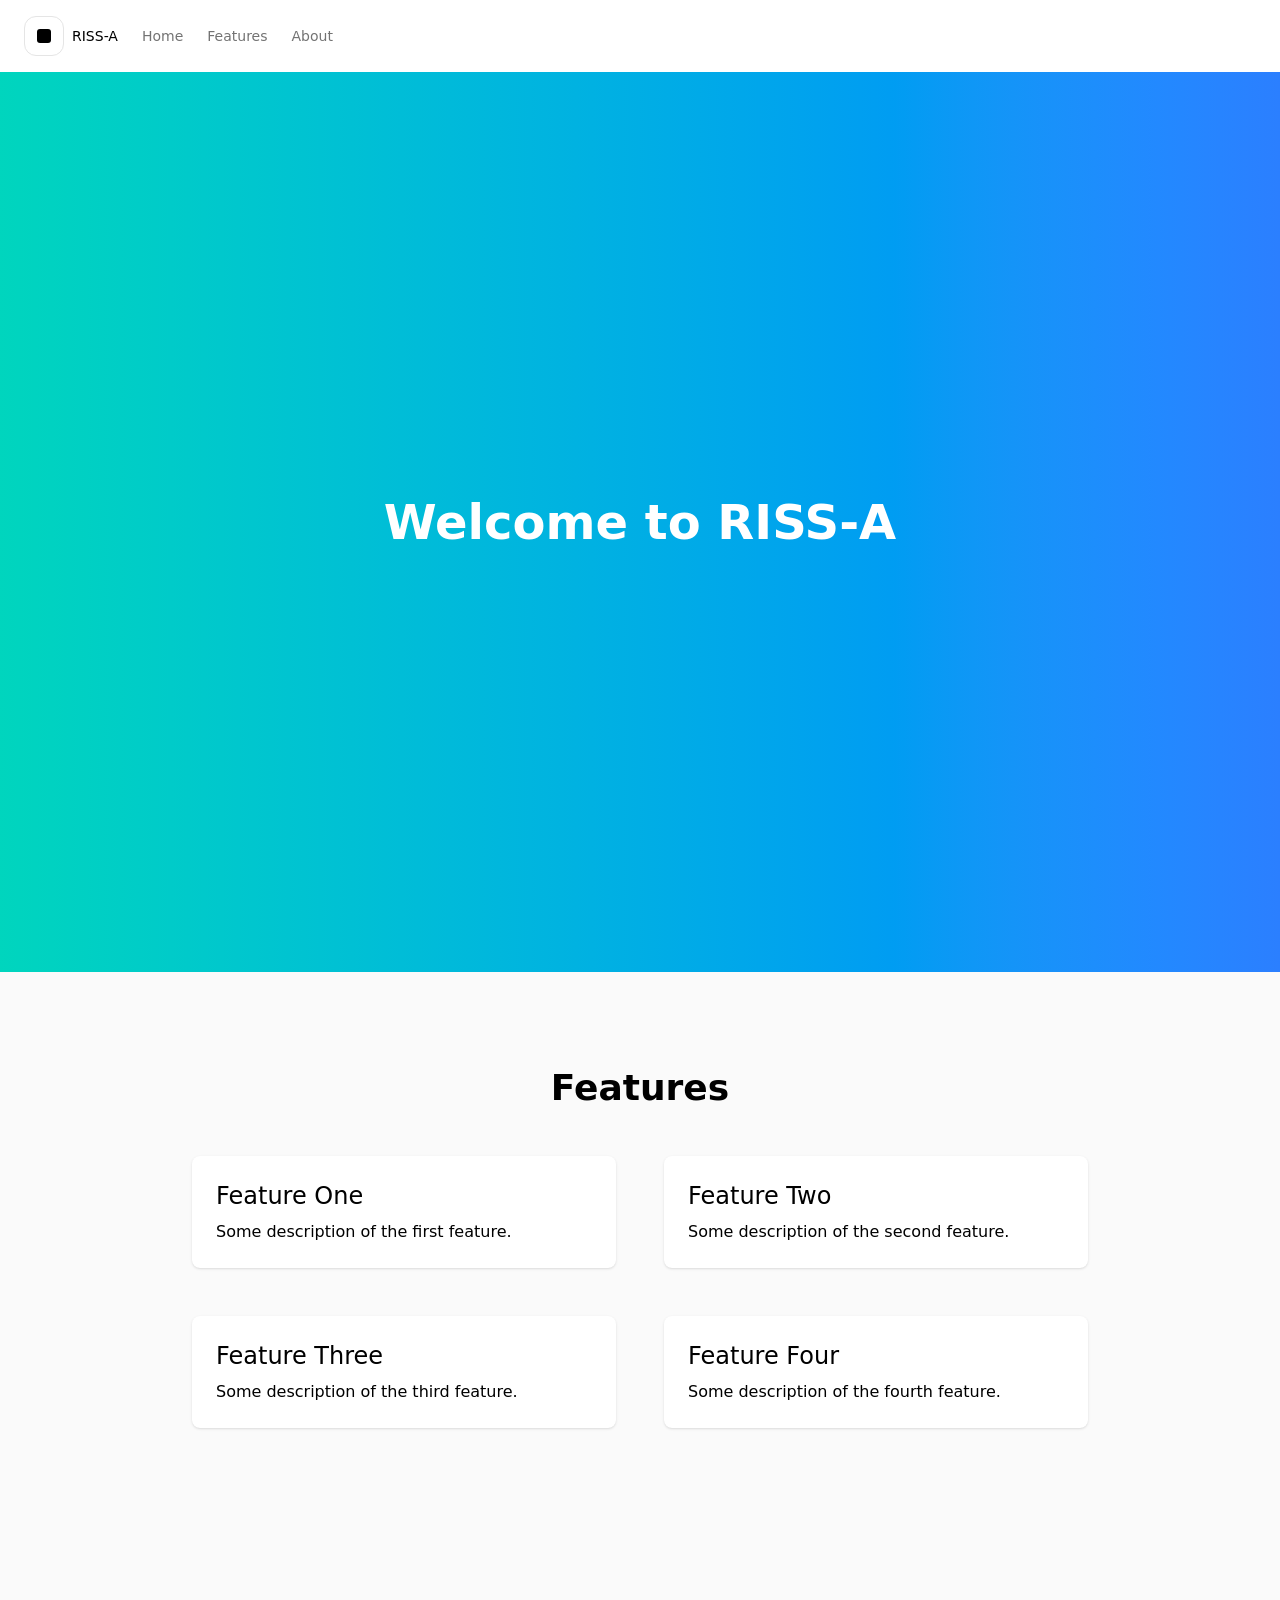
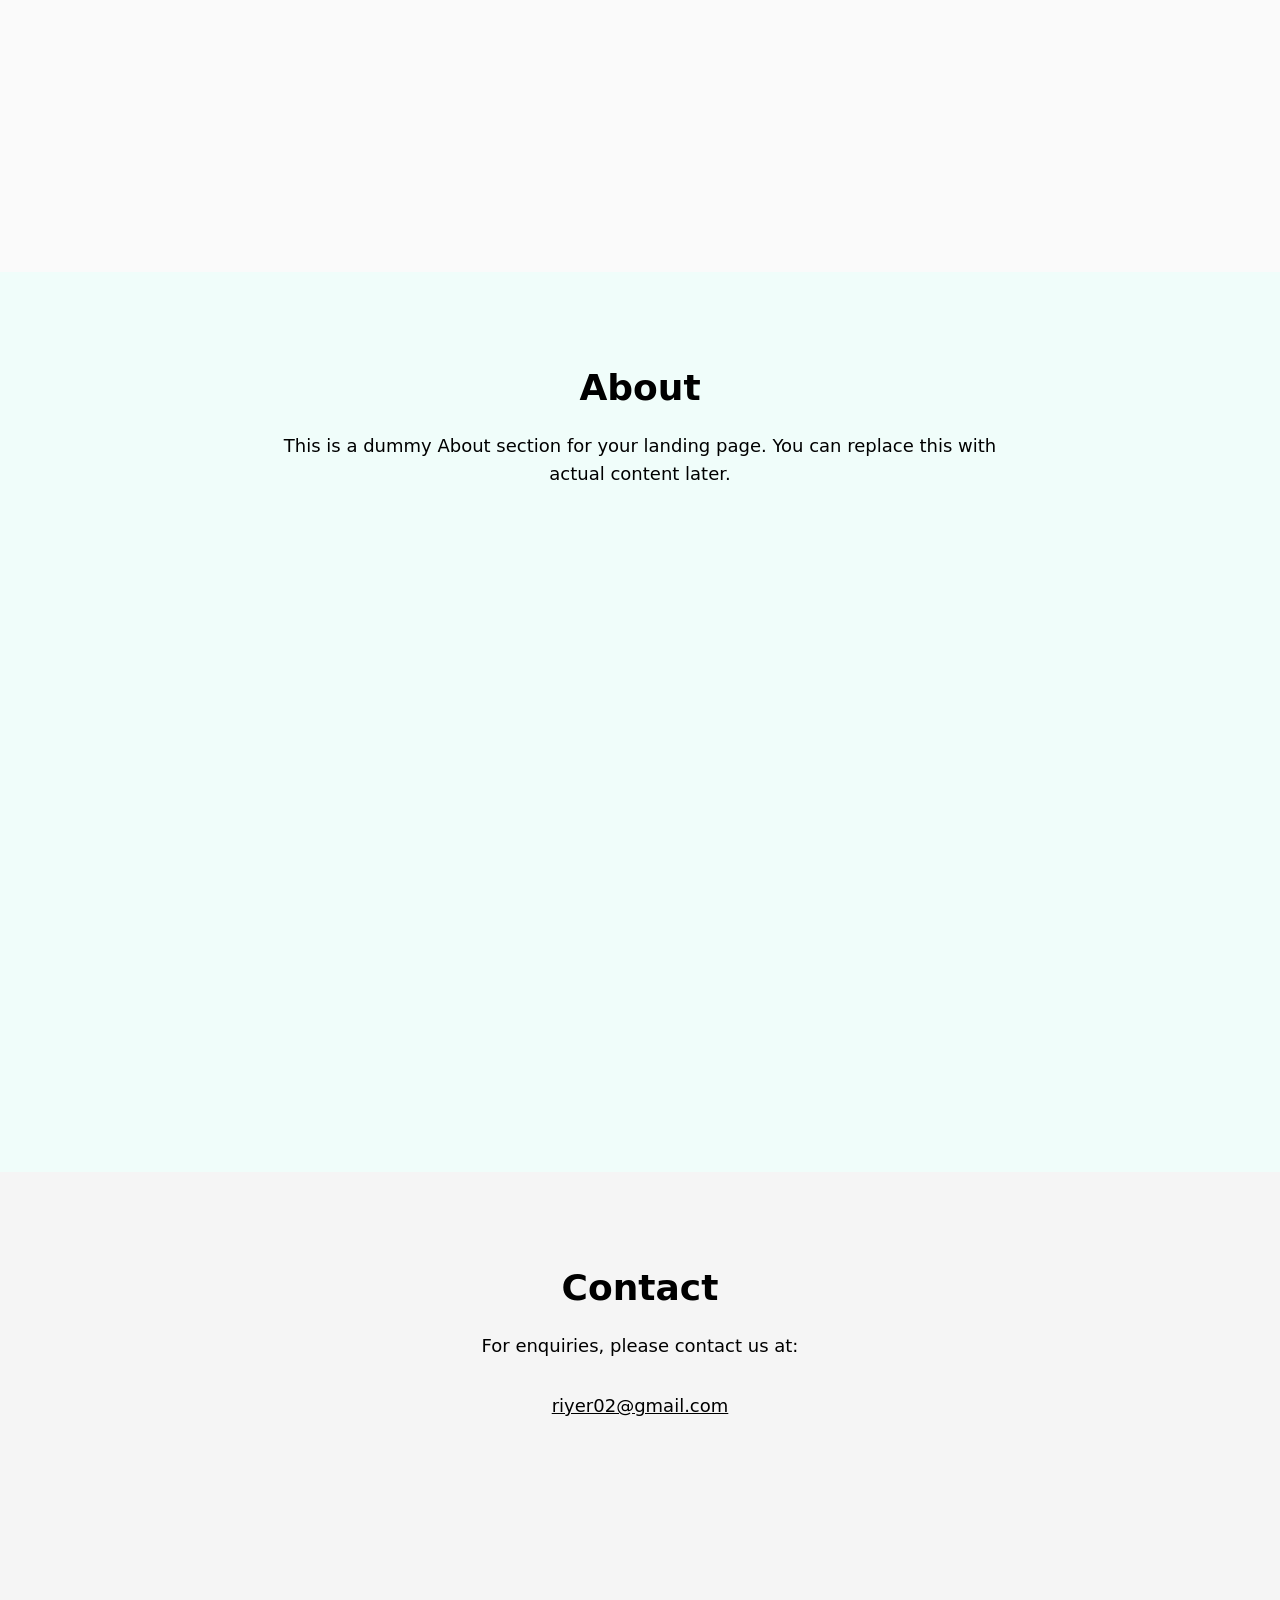
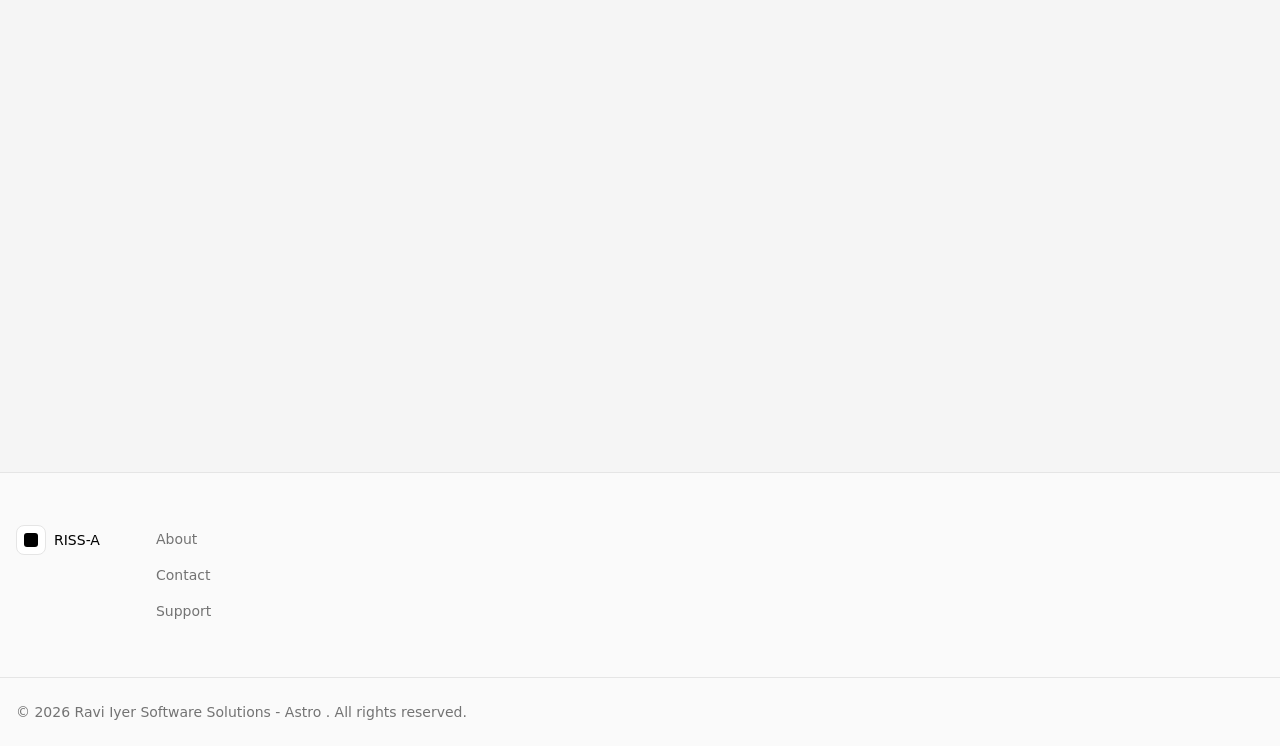
==== commit 8d5fb193: "Updates" ====
--- a/index.html
+++ b/index.html
@@ -1 +1,12 @@
-<!DOCTYPE html><!--rqpVQ4JtcXDxdUfXRzPaA--><html lang="en" class="geistsans_d5a4f12f-module__Ur3q_a__variable"><head><meta charSet="utf-8"/><meta name="viewport" content="width=device-width, initial-scale=1"/><link rel="preload" href="/_next/static/media/Geist_Variable-s.p.f19e4721.woff2" as="font" crossorigin="" type="font/woff2"/><link rel="stylesheet" href="/_next/static/chunks/ba63e9a76ec6bcd7.css" data-precedence="next"/><link rel="preload" as="script" fetchPriority="low" href="/_next/static/chunks/7be189d7e3bac895.js"/><script src="/_next/static/chunks/11fe75a1468250d6.js" async=""></script><script src="/_next/static/chunks/9219e225211b2df5.js" async=""></script><script src="/_next/static/chunks/turbopack-7fc4f90f7f743a98.js" async=""></script><script src="/_next/static/chunks/72ab84c625918b1e.js" async=""></script><script src="/_next/static/chunks/c3037b985d7e9a10.js" async=""></script><script src="/_next/static/chunks/a9abd50946d445d2.js" async=""></script><script src="/_next/static/chunks/ff1a16fafef87110.js" async=""></script><script src="/_next/static/chunks/694836347d1e5ef3.js" async=""></script><script src="/_next/static/chunks/8e0b47f184618e13.js" async=""></script><meta name="next-size-adjust" content=""/><title>RISS</title><meta name="description" content="Home/Landing page built with Next.js"/><meta name="robots" content="index, follow"/><meta property="og:title" content="RISS"/><meta property="og:description" content="Home/Landing page built with Next.js"/><meta property="og:type" content="website"/><meta name="twitter:card" content="summary"/><meta name="twitter:title" content="RISS"/><meta name="twitter:description" content="Home/Landing page built with Next.js"/><link rel="icon" href="/favicon.ico?favicon.c540bdda.ico" sizes="48x48" type="image/x-icon"/><script src="/_next/static/chunks/a6dad97d9634a72d.js" noModule=""></script></head><body class="bg-neutral-50 text-black selection:bg-teal-300 dark:bg-neutral-900 dark:text-white dark:selection:bg-pink-500 dark:selection:text-white"><div hidden=""><!--$--><!--/$--></div><nav class="sticky top-0 z-40 flex items-center justify-between p-4 lg:px-6 bg-white dark:bg-black"><div class="flex w-full items-center"><div class="flex w-full md:w-1/3"><a class="mr-2 flex w-full items-center justify-center md:w-auto lg:mr-6" href="/"><div class="flex flex-none items-center justify-center border border-neutral-200 bg-white dark:border-neutral-700 dark:bg-black h-10 w-10 rounded-xl"><svg xmlns="http://www.w3.org/2000/svg" aria-label="RISS logo" viewBox="0 0 32 32" class="h-4 w-4 fill-black dark:fill-white h-4 w-4"><rect x="2" y="2" width="28" height="28" rx="6"></rect><path d="M10 22 L22 10" stroke="inherit" stroke-width="3" stroke-linecap="round" fill="none"></path></svg></div><div class="ml-2 flex-none text-sm font-medium uppercase md:hidden lg:block">RISS</div></a><ul class="hidden gap-6 text-sm md:flex md:items-center"><li><a class="text-neutral-500 underline-offset-4 hover:text-black hover:underline dark:text-neutral-400 dark:hover:text-neutral-300" href="/">Home</a></li><li><a class="text-neutral-500 underline-offset-4 hover:text-black hover:underline dark:text-neutral-400 dark:hover:text-neutral-300" href="/#features">Features</a></li><li><a class="text-neutral-500 underline-offset-4 hover:text-black hover:underline dark:text-neutral-400 dark:hover:text-neutral-300" href="/#about">About</a></li></ul></div></div><div class="block flex-none md:hidden"><!--$!--><template data-dgst="BAILOUT_TO_CLIENT_SIDE_RENDERING"></template><!--/$--></div></nav><main><section id="hero" class="h-screen flex items-center justify-center scroll-mt-16 bg-linear-to-r from-teal-400 to-blue-500 text-white"><h1 class="text-5xl font-bold text-center">Welcome to <!-- -->RISS</h1></section><section id="features" class="min-h-screen scroll-mt-16 py-24 px-6 bg-neutral-50 dark:bg-neutral-900"><h2 class="text-4xl font-semibold mb-12 text-center">Features</h2><div class="max-w-4xl mx-auto grid gap-12 md:grid-cols-2"><div class="p-6 bg-white dark:bg-neutral-800 rounded-lg shadow"><h3 class="text-2xl font-medium mb-2">Feature One</h3><p>Some description of the first feature.</p></div><div class="p-6 bg-white dark:bg-neutral-800 rounded-lg shadow"><h3 class="text-2xl font-medium mb-2">Feature Two</h3><p>Some description of the second feature.</p></div><div class="p-6 bg-white dark:bg-neutral-800 rounded-lg shadow"><h3 class="text-2xl font-medium mb-2">Feature Three</h3><p>Some description of the third feature.</p></div><div class="p-6 bg-white dark:bg-neutral-800 rounded-lg shadow"><h3 class="text-2xl font-medium mb-2">Feature Four</h3><p>Some description of the fourth feature.</p></div></div></section><section id="about" class="min-h-screen scroll-mt-16 py-24 px-6 bg-teal-50 dark:bg-neutral-800"><h2 class="text-4xl font-semibold mb-6 text-center">About</h2><p class="max-w-3xl mx-auto text-center text-lg">This is a dummy About section for your landing page. You can replace this with actual content later.</p></section><section id="contact" class="min-h-screen scroll-mt-16 py-24 px-6 bg-neutral-100 dark:bg-neutral-900"><h2 class="text-4xl font-semibold mb-6 text-center">Contact</h2><p class="max-w-3xl mx-auto text-center text-lg mb-8">For enquiries, please contact us at:</p><p class="text-center text-lg font-medium"><a href="mailto:riyer02@gmail.com" class="underline hover:text-teal-600">riyer02@gmail.com</a></p></section><footer class="text-sm text-neutral-500 dark:text-neutral-400"><div class="mx-auto flex w-full max-w-7xl flex-col gap-6 border-t border-neutral-200 px-6 py-12 text-sm md:flex-row md:gap-12 md:px-4 min-[1320px]:px-0 dark:border-neutral-700"><div><a class="flex items-center gap-2 text-black md:pt-1 dark:text-white" href="/"><div class="flex flex-none items-center justify-center border border-neutral-200 bg-white dark:border-neutral-700 dark:bg-black h-7.5 w-7.5 rounded-lg"><svg xmlns="http://www.w3.org/2000/svg" aria-label="RISS logo" viewBox="0 0 32 32" class="h-4 w-4 fill-black dark:fill-white h-2.5 w-2.5"><rect x="2" y="2" width="28" height="28" rx="6"></rect><path d="M10 22 L22 10" stroke="inherit" stroke-width="3" stroke-linecap="round" fill="none"></path></svg></div><span class="uppercase">RISS</span></a></div><!--$--><nav><ul><li><a class="block p-2 text-lg underline-offset-4 hover:text-black hover:underline md:inline-block md:text-sm dark:hover:text-neutral-300" href="#about">About</a></li><li><a class="block p-2 text-lg underline-offset-4 hover:text-black hover:underline md:inline-block md:text-sm dark:hover:text-neutral-300" href="#contact">Contact</a></li><li><a class="block p-2 text-lg underline-offset-4 hover:text-black hover:underline md:inline-block md:text-sm dark:hover:text-neutral-300" href="/support/">Support</a></li></ul></nav><!--/$--></div><div class="border-t border-neutral-200 py-6 text-sm dark:border-neutral-700"><div class="mx-auto flex w-full max-w-7xl flex-col items-center gap-1 px-4 md:flex-row md:gap-0 md:px-4 min-[1320px]:px-0"><p>© <!-- -->2026<!-- --> <!-- -->Ravi Iyer Software Solutions<!-- -->.<!-- --> <!-- -->All rights reserved.</p></div></div></footer><!--$--><!--/$--></main><script src="/_next/static/chunks/7be189d7e3bac895.js" id="_R_" async=""></script><script>(self.__next_f=self.__next_f||[]).push([0])</script><script>self.__next_f.push([1,"1:\"$Sreact.fragment\"\n4:I[90783,[\"/_next/static/chunks/72ab84c625918b1e.js\",\"/_next/static/chunks/c3037b985d7e9a10.js\",\"/_next/static/chunks/a9abd50946d445d2.js\"],\"default\"]\n5:I[97367,[\"/_next/static/chunks/ff1a16fafef87110.js\",\"/_next/static/chunks/694836347d1e5ef3.js\"],\"OutletBoundary\"]\n6:\"$Sreact.suspense\"\n8:I[97367,[\"/_next/static/chunks/ff1a16fafef87110.js\",\"/_next/static/chunks/694836347d1e5ef3.js\"],\"ViewportBoundary\"]\na:I[97367,[\"/_next/static/chunks/ff1a16fafef87110.js\",\"/_next/static/chunks/694836347d1e5ef3.js\"],\"MetadataBoundary\"]\nc:I[68027,[],\"default\"]\n:HL[\"/_next/static/chunks/ba63e9a76ec6bcd7.css\",\"style\"]\n:HL[\"/_next/static/media/Geist_Variable-s.p.f19e4721.woff2\",\"font\",{\"crossOrigin\":\"\",\"type\":\"font/woff2\"}]\n"])</script><script>self.__next_f.push([1,"0:{\"P\":null,\"b\":\"rqpVQ4JtcXDxdUfXRzPaA\",\"c\":[\"\",\"\"],\"q\":\"\",\"i\":false,\"f\":[[[\"\",{\"children\":[\"__PAGE__\",{}]},\"$undefined\",\"$undefined\",true],[[\"$\",\"$1\",\"c\",{\"children\":[[[\"$\",\"link\",\"0\",{\"rel\":\"stylesheet\",\"href\":\"/_next/static/chunks/ba63e9a76ec6bcd7.css\",\"precedence\":\"next\",\"crossOrigin\":\"$undefined\",\"nonce\":\"$undefined\"}],[\"$\",\"script\",\"script-0\",{\"src\":\"/_next/static/chunks/72ab84c625918b1e.js\",\"async\":true,\"nonce\":\"$undefined\"}],[\"$\",\"script\",\"script-1\",{\"src\":\"/_next/static/chunks/c3037b985d7e9a10.js\",\"async\":true,\"nonce\":\"$undefined\"}]],\"$L2\"]}],{\"children\":[[\"$\",\"$1\",\"c\",{\"children\":[[[\"$\",\"section\",null,{\"id\":\"hero\",\"className\":\"h-screen flex items-center justify-center scroll-mt-16 bg-linear-to-r from-teal-400 to-blue-500 text-white\",\"children\":[\"$\",\"h1\",null,{\"className\":\"text-5xl font-bold text-center\",\"children\":[\"Welcome to \",\"RISS\"]}]}],[\"$\",\"section\",null,{\"id\":\"features\",\"className\":\"min-h-screen scroll-mt-16 py-24 px-6 bg-neutral-50 dark:bg-neutral-900\",\"children\":[[\"$\",\"h2\",null,{\"className\":\"text-4xl font-semibold mb-12 text-center\",\"children\":\"Features\"}],[\"$\",\"div\",null,{\"className\":\"max-w-4xl mx-auto grid gap-12 md:grid-cols-2\",\"children\":[[\"$\",\"div\",null,{\"className\":\"p-6 bg-white dark:bg-neutral-800 rounded-lg shadow\",\"children\":[[\"$\",\"h3\",null,{\"className\":\"text-2xl font-medium mb-2\",\"children\":\"Feature One\"}],[\"$\",\"p\",null,{\"children\":\"Some description of the first feature.\"}]]}],[\"$\",\"div\",null,{\"className\":\"p-6 bg-white dark:bg-neutral-800 rounded-lg shadow\",\"children\":[[\"$\",\"h3\",null,{\"className\":\"text-2xl font-medium mb-2\",\"children\":\"Feature Two\"}],[\"$\",\"p\",null,{\"children\":\"Some description of the second feature.\"}]]}],[\"$\",\"div\",null,{\"className\":\"p-6 bg-white dark:bg-neutral-800 rounded-lg shadow\",\"children\":[[\"$\",\"h3\",null,{\"className\":\"text-2xl font-medium mb-2\",\"children\":\"Feature Three\"}],[\"$\",\"p\",null,{\"children\":\"Some description of the third feature.\"}]]}],[\"$\",\"div\",null,{\"className\":\"p-6 bg-white dark:bg-neutral-800 rounded-lg shadow\",\"children\":[[\"$\",\"h3\",null,{\"className\":\"text-2xl font-medium mb-2\",\"children\":\"Feature Four\"}],[\"$\",\"p\",null,{\"children\":\"Some description of the fourth feature.\"}]]}]]}]]}],[\"$\",\"section\",null,{\"id\":\"about\",\"className\":\"min-h-screen scroll-mt-16 py-24 px-6 bg-teal-50 dark:bg-neutral-800\",\"children\":[[\"$\",\"h2\",null,{\"className\":\"text-4xl font-semibold mb-6 text-center\",\"children\":\"About\"}],[\"$\",\"p\",null,{\"className\":\"max-w-3xl mx-auto text-center text-lg\",\"children\":\"This is a dummy About section for your landing page. You can replace this with actual content later.\"}]]}],[\"$\",\"section\",null,{\"id\":\"contact\",\"className\":\"min-h-screen scroll-mt-16 py-24 px-6 bg-neutral-100 dark:bg-neutral-900\",\"children\":[[\"$\",\"h2\",null,{\"className\":\"text-4xl font-semibold mb-6 text-center\",\"children\":\"Contact\"}],[\"$\",\"p\",null,{\"className\":\"max-w-3xl mx-auto text-center text-lg mb-8\",\"children\":\"For enquiries, please contact us at:\"}],[\"$\",\"p\",null,{\"className\":\"text-center text-lg font-medium\",\"children\":[\"$\",\"a\",null,{\"href\":\"mailto:riyer02@gmail.com\",\"className\":\"underline hover:text-teal-600\",\"children\":\"riyer02@gmail.com\"}]}]]}],\"$L3\",[\"$\",\"$L4\",null,{}]],[[\"$\",\"script\",\"script-0\",{\"src\":\"/_next/static/chunks/a9abd50946d445d2.js\",\"async\":true,\"nonce\":\"$undefined\"}]],[\"$\",\"$L5\",null,{\"children\":[\"$\",\"$6\",null,{\"name\":\"Next.MetadataOutlet\",\"children\":\"$@7\"}]}]]}],{},null,false,false]},null,false,false],[\"$\",\"$1\",\"h\",{\"children\":[null,[\"$\",\"$L8\",null,{\"children\":\"$L9\"}],[\"$\",\"div\",null,{\"hidden\":true,\"children\":[\"$\",\"$La\",null,{\"children\":[\"$\",\"$6\",null,{\"name\":\"Next.Metadata\",\"children\":\"$Lb\"}]}]}],[\"$\",\"meta\",null,{\"name\":\"next-size-adjust\",\"content\":\"\"}]]}],false]],\"m\":\"$undefined\",\"G\":[\"$c\",[]],\"S\":true}\n"])</script><script>self.__next_f.push([1,"e:I[39756,[\"/_next/static/chunks/ff1a16fafef87110.js\",\"/_next/static/chunks/694836347d1e5ef3.js\"],\"default\"]\nf:I[8821,[\"/_next/static/chunks/72ab84c625918b1e.js\",\"/_next/static/chunks/c3037b985d7e9a10.js\",\"/_next/static/chunks/8e0b47f184618e13.js\"],\"default\"]\n10:I[37457,[\"/_next/static/chunks/ff1a16fafef87110.js\",\"/_next/static/chunks/694836347d1e5ef3.js\"],\"default\"]\n11:I[22016,[\"/_next/static/chunks/72ab84c625918b1e.js\",\"/_next/static/chunks/c3037b985d7e9a10.js\",\"/_next/static/chunks/a9abd50946d445d2.js\"],\"\"]\n12:I[88286,[\"/_next/static/chunks/72ab84c625918b1e.js\",\"/_next/static/chunks/c3037b985d7e9a10.js\",\"/_next/static/chunks/a9abd50946d445d2.js\"],\"default\"]\n"])</script><script>self.__next_f.push([1,"2:[\"$\",\"html\",null,{\"lang\":\"en\",\"className\":\"geistsans_d5a4f12f-module__Ur3q_a__variable\",\"children\":[\"$\",\"body\",null,{\"className\":\"bg-neutral-50 text-black selection:bg-teal-300 dark:bg-neutral-900 dark:text-white dark:selection:bg-pink-500 dark:selection:text-white\",\"children\":[\"$Ld\",[\"$\",\"main\",null,{\"children\":[\"$\",\"$Le\",null,{\"parallelRouterKey\":\"children\",\"error\":\"$f\",\"errorStyles\":[],\"errorScripts\":[[\"$\",\"script\",\"script-0\",{\"src\":\"/_next/static/chunks/8e0b47f184618e13.js\",\"async\":true}]],\"template\":[\"$\",\"$L10\",null,{}],\"templateStyles\":\"$undefined\",\"templateScripts\":\"$undefined\",\"notFound\":[[[\"$\",\"title\",null,{\"children\":\"404: This page could not be found.\"}],[\"$\",\"div\",null,{\"style\":{\"fontFamily\":\"system-ui,\\\"Segoe UI\\\",Roboto,Helvetica,Arial,sans-serif,\\\"Apple Color Emoji\\\",\\\"Segoe UI Emoji\\\"\",\"height\":\"100vh\",\"textAlign\":\"center\",\"display\":\"flex\",\"flexDirection\":\"column\",\"alignItems\":\"center\",\"justifyContent\":\"center\"},\"children\":[\"$\",\"div\",null,{\"children\":[[\"$\",\"style\",null,{\"dangerouslySetInnerHTML\":{\"__html\":\"body{color:#000;background:#fff;margin:0}.next-error-h1{border-right:1px solid rgba(0,0,0,.3)}@media (prefers-color-scheme:dark){body{color:#fff;background:#000}.next-error-h1{border-right:1px solid rgba(255,255,255,.3)}}\"}}],[\"$\",\"h1\",null,{\"className\":\"next-error-h1\",\"style\":{\"display\":\"inline-block\",\"margin\":\"0 20px 0 0\",\"padding\":\"0 23px 0 0\",\"fontSize\":24,\"fontWeight\":500,\"verticalAlign\":\"top\",\"lineHeight\":\"49px\"},\"children\":404}],[\"$\",\"div\",null,{\"style\":{\"display\":\"inline-block\"},\"children\":[\"$\",\"h2\",null,{\"style\":{\"fontSize\":14,\"fontWeight\":400,\"lineHeight\":\"49px\",\"margin\":0},\"children\":\"This page could not be found.\"}]}]]}]}]],[]],\"forbidden\":\"$undefined\",\"unauthorized\":\"$undefined\"}]}]]}]}]\n"])</script><script>self.__next_f.push([1,"3:[\"$\",\"footer\",null,{\"className\":\"text-sm text-neutral-500 dark:text-neutral-400\",\"children\":[[\"$\",\"div\",null,{\"className\":\"mx-auto flex w-full max-w-7xl flex-col gap-6 border-t border-neutral-200 px-6 py-12 text-sm md:flex-row md:gap-12 md:px-4 min-[1320px]:px-0 dark:border-neutral-700\",\"children\":[[\"$\",\"div\",null,{\"children\":[\"$\",\"$L11\",null,{\"className\":\"flex items-center gap-2 text-black md:pt-1 dark:text-white\",\"href\":\"/\",\"prefetch\":false,\"children\":[[\"$\",\"div\",null,{\"className\":\"flex flex-none items-center justify-center border border-neutral-200 bg-white dark:border-neutral-700 dark:bg-black h-7.5 w-7.5 rounded-lg\",\"children\":[\"$\",\"svg\",null,{\"xmlns\":\"http://www.w3.org/2000/svg\",\"aria-label\":\"RISS logo\",\"viewBox\":\"0 0 32 32\",\"className\":\"h-4 w-4 fill-black dark:fill-white h-2.5 w-2.5\",\"children\":[[\"$\",\"rect\",null,{\"x\":\"2\",\"y\":\"2\",\"width\":\"28\",\"height\":\"28\",\"rx\":\"6\"}],[\"$\",\"path\",null,{\"d\":\"M10 22 L22 10\",\"stroke\":\"inherit\",\"strokeWidth\":\"3\",\"strokeLinecap\":\"round\",\"fill\":\"none\"}]]}]}],[\"$\",\"span\",null,{\"className\":\"uppercase\",\"children\":\"RISS\"}]]}]}],[\"$\",\"$6\",null,{\"fallback\":[\"$\",\"div\",null,{\"className\":\"flex h-47 w-50 flex-col gap-2\",\"children\":[[\"$\",\"div\",null,{\"className\":\"w-full h-6 animate-pulse rounded-sm bg-neutral-200 dark:bg-neutral-700\"}],[\"$\",\"div\",null,{\"className\":\"w-full h-6 animate-pulse rounded-sm bg-neutral-200 dark:bg-neutral-700\"}],[\"$\",\"div\",null,{\"className\":\"w-full h-6 animate-pulse rounded-sm bg-neutral-200 dark:bg-neutral-700\"}],[\"$\",\"div\",null,{\"className\":\"w-full h-6 animate-pulse rounded-sm bg-neutral-200 dark:bg-neutral-700\"}],[\"$\",\"div\",null,{\"className\":\"w-full h-6 animate-pulse rounded-sm bg-neutral-200 dark:bg-neutral-700\"}],[\"$\",\"div\",null,{\"className\":\"w-full h-6 animate-pulse rounded-sm bg-neutral-200 dark:bg-neutral-700\"}]]}],\"children\":[\"$\",\"$L12\",null,{\"menu\":[{\"title\":\"About\",\"path\":\"#about\"},{\"title\":\"Contact\",\"path\":\"#contact\"},{\"title\":\"Support\",\"path\":\"/support\"}]}]}]]}],[\"$\",\"div\",null,{\"className\":\"border-t border-neutral-200 py-6 text-sm dark:border-neutral-700\",\"children\":[\"$\",\"div\",null,{\"className\":\"mx-auto flex w-full max-w-7xl flex-col items-center gap-1 px-4 md:flex-row md:gap-0 md:px-4 min-[1320px]:px-0\",\"children\":[\"$\",\"p\",null,{\"children\":[\"© \",\"2026\",\" \",\"Ravi Iyer Software Solutions\",\".\",\" \",\"All rights reserved.\"]}]}]}]]}]\n"])</script><script>self.__next_f.push([1,"13:I[58279,[\"/_next/static/chunks/72ab84c625918b1e.js\",\"/_next/static/chunks/c3037b985d7e9a10.js\"],\"default\"]\n"])</script><script>self.__next_f.push([1,"d:[\"$\",\"nav\",null,{\"className\":\"sticky top-0 z-40 flex items-center justify-between p-4 lg:px-6 bg-white dark:bg-black\",\"children\":[[\"$\",\"div\",null,{\"className\":\"flex w-full items-center\",\"children\":[\"$\",\"div\",null,{\"className\":\"flex w-full md:w-1/3\",\"children\":[[\"$\",\"$L11\",null,{\"href\":\"/\",\"prefetch\":false,\"className\":\"mr-2 flex w-full items-center justify-center md:w-auto lg:mr-6\",\"children\":[[\"$\",\"div\",null,{\"className\":\"flex flex-none items-center justify-center border border-neutral-200 bg-white dark:border-neutral-700 dark:bg-black h-10 w-10 rounded-xl\",\"children\":[\"$\",\"svg\",null,{\"xmlns\":\"http://www.w3.org/2000/svg\",\"aria-label\":\"RISS logo\",\"viewBox\":\"0 0 32 32\",\"className\":\"h-4 w-4 fill-black dark:fill-white h-4 w-4\",\"children\":[[\"$\",\"rect\",null,{\"x\":\"2\",\"y\":\"2\",\"width\":\"28\",\"height\":\"28\",\"rx\":\"6\"}],[\"$\",\"path\",null,{\"d\":\"M10 22 L22 10\",\"stroke\":\"inherit\",\"strokeWidth\":\"3\",\"strokeLinecap\":\"round\",\"fill\":\"none\"}]]}]}],[\"$\",\"div\",null,{\"className\":\"ml-2 flex-none text-sm font-medium uppercase md:hidden lg:block\",\"children\":\"RISS\"}]]}],[\"$\",\"ul\",null,{\"className\":\"hidden gap-6 text-sm md:flex md:items-center\",\"children\":[[\"$\",\"li\",\"Home\",{\"children\":[\"$\",\"$L11\",null,{\"href\":\"/\",\"prefetch\":false,\"className\":\"text-neutral-500 underline-offset-4 hover:text-black hover:underline dark:text-neutral-400 dark:hover:text-neutral-300\",\"children\":\"Home\"}]}],[\"$\",\"li\",\"Features\",{\"children\":[\"$\",\"$L11\",null,{\"href\":\"/#features\",\"prefetch\":false,\"className\":\"text-neutral-500 underline-offset-4 hover:text-black hover:underline dark:text-neutral-400 dark:hover:text-neutral-300\",\"children\":\"Features\"}]}],[\"$\",\"li\",\"About\",{\"children\":[\"$\",\"$L11\",null,{\"href\":\"/#about\",\"prefetch\":false,\"className\":\"text-neutral-500 underline-offset-4 hover:text-black hover:underline dark:text-neutral-400 dark:hover:text-neutral-300\",\"children\":\"About\"}]}]]}]]}]}],[\"$\",\"div\",null,{\"className\":\"block flex-none md:hidden\",\"children\":[\"$\",\"$6\",null,{\"fallback\":null,\"children\":[\"$\",\"$L13\",null,{\"menu\":[{\"title\":\"Home\",\"path\":\"/\"},{\"title\":\"Features\",\"path\":\"/#features\"},{\"title\":\"About\",\"path\":\"/#about\"}]}]}]}]]}]\n"])</script><script>self.__next_f.push([1,"9:[[\"$\",\"meta\",\"0\",{\"charSet\":\"utf-8\"}],[\"$\",\"meta\",\"1\",{\"name\":\"viewport\",\"content\":\"width=device-width, initial-scale=1\"}]]\n"])</script><script>self.__next_f.push([1,"14:I[27201,[\"/_next/static/chunks/ff1a16fafef87110.js\",\"/_next/static/chunks/694836347d1e5ef3.js\"],\"IconMark\"]\n7:null\nb:[[\"$\",\"title\",\"0\",{\"children\":\"RISS\"}],[\"$\",\"meta\",\"1\",{\"name\":\"description\",\"content\":\"Home/Landing page built with Next.js\"}],[\"$\",\"meta\",\"2\",{\"name\":\"robots\",\"content\":\"index, follow\"}],[\"$\",\"meta\",\"3\",{\"property\":\"og:title\",\"content\":\"RISS\"}],[\"$\",\"meta\",\"4\",{\"property\":\"og:description\",\"content\":\"Home/Landing page built with Next.js\"}],[\"$\",\"meta\",\"5\",{\"property\":\"og:type\",\"content\":\"website\"}],[\"$\",\"meta\",\"6\",{\"name\":\"twitter:card\",\"content\":\"summary\"}],[\"$\",\"meta\",\"7\",{\"name\":\"twitter:title\",\"content\":\"RISS\"}],[\"$\",\"meta\",\"8\",{\"name\":\"twitter:description\",\"content\":\"Home/Landing page built with Next.js\"}],[\"$\",\"link\",\"9\",{\"rel\":\"icon\",\"href\":\"/favicon.ico?favicon.c540bdda.ico\",\"sizes\":\"48x48\",\"type\":\"image/x-icon\"}],[\"$\",\"$L14\",\"10\",{}]]\n"])</script></body></html>+<!DOCTYPE html><!-- // src/pages/index.astro --><!-- // src/layouts/RootLayout.astro --><html lang="en" style="font-family: 'Inter', sans-serif"> <head><meta charset="UTF-8"><meta name="viewport" content="width=device-width"><!-- <link rel="icon" type="image/svg+xml" href="/favicon.svg" /> --><link rel="icon" href="/favicon.ico"><meta name="generator" content="Astro v5.17.2"><title>RISS-A</title><meta name="description" content="Home/Landing page built with Astro"><meta property="og:type" content="website"><meta property="og:title" content="RISS-A"><meta property="og:description" content="Home/Landing page built with Astro"><meta name="robots" content="index, follow"><link rel="stylesheet" href="/_astro/index.CdpMgFfk.css"></head> <body class="bg-neutral-50 text-black selection:bg-teal-300 dark:bg-neutral-900 dark:text-white dark:selection:bg-pink-500 dark:selection:text-white font-sans"> <nav class="sticky top-0 z-40 flex items-center justify-between p-4 lg:px-6 bg-white dark:bg-black"> <div class="flex w-full items-center"> <div class="flex w-full md:w-1/3"> <a href="/" class="mr-2 flex w-full items-center justify-center md:w-auto lg:mr-6"> <div class="flex flex-none items-center justify-center border border-neutral-200 bg-white dark:border-neutral-700 dark:bg-black h-10 w-10 rounded-xl"> <svg xmlns="http://www.w3.org/2000/svg" aria-label="RISS-A logo" viewBox="0 0 32 32" class="h-4 w-4 fill-black dark:fill-white h-4 w-4"> <!-- Outer rounded square --> <rect x="2" y="2" width="28" height="28" rx="6"></rect> <!-- Diagonal cut / accent --> <path d="M10 22 L22 10" stroke="currentColor" stroke-width="3" stroke-linecap="round" fill="none"></path> </svg> </div> <div class="ml-2 flex-none text-sm font-medium uppercase md:hidden lg:block"> RISS-A </div> </a> <ul class="hidden gap-6 text-sm md:flex md:items-center"> <li> <a href="/" class="text-neutral-500 underline-offset-4 hover:text-black hover:underline dark:text-neutral-400 dark:hover:text-neutral-300"> Home </a> </li><li> <a href="/#features" class="text-neutral-500 underline-offset-4 hover:text-black hover:underline dark:text-neutral-400 dark:hover:text-neutral-300"> Features </a> </li><li> <a href="/#about" class="text-neutral-500 underline-offset-4 hover:text-black hover:underline dark:text-neutral-400 dark:hover:text-neutral-300"> About </a> </li> </ul> </div> </div> <div class="block flex-none md:hidden"> <style>astro-island,astro-slot,astro-static-slot{display:contents}</style><script>(()=>{var e=async t=>{await(await t())()};(self.Astro||(self.Astro={})).load=e;window.dispatchEvent(new Event("astro:load"));})();</script><script>(()=>{var A=Object.defineProperty;var g=(i,o,a)=>o in i?A(i,o,{enumerable:!0,configurable:!0,writable:!0,value:a}):i[o]=a;var d=(i,o,a)=>g(i,typeof o!="symbol"?o+"":o,a);{let i={0:t=>m(t),1:t=>a(t),2:t=>new RegExp(t),3:t=>new Date(t),4:t=>new Map(a(t)),5:t=>new Set(a(t)),6:t=>BigInt(t),7:t=>new URL(t),8:t=>new Uint8Array(t),9:t=>new Uint16Array(t),10:t=>new Uint32Array(t),11:t=>1/0*t},o=t=>{let[l,e]=t;return l in i?i[l](e):void 0},a=t=>t.map(o),m=t=>typeof t!="object"||t===null?t:Object.fromEntries(Object.entries(t).map(([l,e])=>[l,o(e)]));class y extends HTMLElement{constructor(){super(...arguments);d(this,"Component");d(this,"hydrator");d(this,"hydrate",async()=>{var b;if(!this.hydrator||!this.isConnected)return;let e=(b=this.parentElement)==null?void 0:b.closest("astro-island[ssr]");if(e){e.addEventListener("astro:hydrate",this.hydrate,{once:!0});return}let c=this.querySelectorAll("astro-slot"),n={},h=this.querySelectorAll("template[data-astro-template]");for(let r of h){let s=r.closest(this.tagName);s!=null&&s.isSameNode(this)&&(n[r.getAttribute("data-astro-template")||"default"]=r.innerHTML,r.remove())}for(let r of c){let s=r.closest(this.tagName);s!=null&&s.isSameNode(this)&&(n[r.getAttribute("name")||"default"]=r.innerHTML)}let p;try{p=this.hasAttribute("props")?m(JSON.parse(this.getAttribute("props"))):{}}catch(r){let s=this.getAttribute("component-url")||"<unknown>",v=this.getAttribute("component-export");throw v&&(s+=` (export ${v})`),console.error(`[hydrate] Error parsing props for component ${s}`,this.getAttribute("props"),r),r}let u;await this.hydrator(this)(this.Component,p,n,{client:this.getAttribute("client")}),this.removeAttribute("ssr"),this.dispatchEvent(new CustomEvent("astro:hydrate"))});d(this,"unmount",()=>{this.isConnected||this.dispatchEvent(new CustomEvent("astro:unmount"))})}disconnectedCallback(){document.removeEventListener("astro:after-swap",this.unmount),document.addEventListener("astro:after-swap",this.unmount,{once:!0})}connectedCallback(){if(!this.hasAttribute("await-children")||document.readyState==="interactive"||document.readyState==="complete")this.childrenConnectedCallback();else{let e=()=>{document.removeEventListener("DOMContentLoaded",e),c.disconnect(),this.childrenConnectedCallback()},c=new MutationObserver(()=>{var n;((n=this.lastChild)==null?void 0:n.nodeType)===Node.COMMENT_NODE&&this.lastChild.nodeValue==="astro:end"&&(this.lastChild.remove(),e())});c.observe(this,{childList:!0}),document.addEventListener("DOMContentLoaded",e)}}async childrenConnectedCallback(){let e=this.getAttribute("before-hydration-url");e&&await import(e),this.start()}async start(){let e=JSON.parse(this.getAttribute("opts")),c=this.getAttribute("client");if(Astro[c]===void 0){window.addEventListener(`astro:${c}`,()=>this.start(),{once:!0});return}try{await Astro[c](async()=>{let n=this.getAttribute("renderer-url"),[h,{default:p}]=await Promise.all([import(this.getAttribute("component-url")),n?import(n):()=>()=>{}]),u=this.getAttribute("component-export")||"default";if(!u.includes("."))this.Component=h[u];else{this.Component=h;for(let f of u.split("."))this.Component=this.Component[f]}return this.hydrator=p,this.hydrate},e,this)}catch(n){console.error(`[astro-island] Error hydrating ${this.getAttribute("component-url")}`,n)}}attributeChangedCallback(){this.hydrate()}}d(y,"observedAttributes",["props"]),customElements.get("astro-island")||customElements.define("astro-island",y)}})();</script><astro-island uid="dcUhP" prefix="r4" component-url="/_astro/MobileMenu.CxzsOfky.js" component-export="default" renderer-url="/_astro/client.DCn9jsa5.js" props="{&quot;menu&quot;:[1,[[0,{&quot;title&quot;:[0,&quot;Home&quot;],&quot;path&quot;:[0,&quot;/&quot;]}],[0,{&quot;title&quot;:[0,&quot;Features&quot;],&quot;path&quot;:[0,&quot;/#features&quot;]}],[0,{&quot;title&quot;:[0,&quot;About&quot;],&quot;path&quot;:[0,&quot;/#about&quot;]}]]]}" ssr client="load" opts="{&quot;name&quot;:&quot;MobileMenu&quot;,&quot;value&quot;:true}" await-children><button aria-label="Open mobile menu" class="flex h-11 w-11 items-center justify-center rounded-md border border-neutral-200 text-black transition-colors md:hidden dark:border-neutral-700 dark:text-white"><svg xmlns="http://www.w3.org/2000/svg" fill="none" viewBox="0 0 24 24" stroke-width="1.5" stroke="currentColor" aria-hidden="true" data-slot="icon" class="h-4"><path stroke-linecap="round" stroke-linejoin="round" d="M3.75 6.75h16.5M3.75 12h16.5m-16.5 5.25h16.5"></path></svg></button><!--astro:end--></astro-island> </div> </nav> <main>  <!-- // src/components/sections/Hero.astro --><section id="hero" class="h-screen flex items-center justify-center scroll-mt-16 bg-linear-to-r from-teal-400 to-blue-500 text-white"> <h1 class="text-5xl font-bold text-center">
+Welcome to RISS-A </h1> </section> <!-- // src/components/sections/Features.astro --><section id="features" class="min-h-screen scroll-mt-16 py-24 px-6 bg-neutral-50 dark:bg-neutral-900"> <h2 class="text-4xl font-semibold mb-12 text-center">Features</h2> <div class="max-w-4xl mx-auto grid gap-12 md:grid-cols-2"> <div class="p-6 bg-white dark:bg-neutral-800 rounded-lg shadow"> <h3 class="text-2xl font-medium mb-2">Feature One</h3> <p>Some description of the first feature.</p> </div> <div class="p-6 bg-white dark:bg-neutral-800 rounded-lg shadow"> <h3 class="text-2xl font-medium mb-2">Feature Two</h3> <p>Some description of the second feature.</p> </div> <div class="p-6 bg-white dark:bg-neutral-800 rounded-lg shadow"> <h3 class="text-2xl font-medium mb-2">Feature Three</h3> <p>Some description of the third feature.</p> </div> <div class="p-6 bg-white dark:bg-neutral-800 rounded-lg shadow"> <h3 class="text-2xl font-medium mb-2">Feature Four</h3> <p>Some description of the fourth feature.</p> </div> </div> </section> <!-- // src/components/sections/About.astro --><section id="about" class="min-h-screen scroll-mt-16 py-24 px-6 bg-teal-50 dark:bg-neutral-800"> <h2 class="text-4xl font-semibold mb-6 text-center">About</h2> <p class="max-w-3xl mx-auto text-center text-lg">
+This is a dummy About section for your landing page. You can replace
+    this with actual content later.
+</p> </section> <!-- // src/components/sections/Contact.astro --><section id="contact" class="min-h-screen scroll-mt-16 py-24 px-6 bg-neutral-100 dark:bg-neutral-900"> <h2 class="text-4xl font-semibold mb-6 text-center">Contact</h2> <p class="max-w-3xl mx-auto text-center text-lg mb-8">
+For enquiries, please contact us at:
+</p> <p class="text-center text-lg font-medium"> <a href="mailto:riyer02@gmail.com" class="underline hover:text-teal-600">
+riyer02@gmail.com
+</a> </p> </section> <!-- // src/components/layout/Footer.astro --><footer class="text-sm text-neutral-500 dark:text-neutral-400"> <div class="mx-auto flex w-full max-w-7xl flex-col gap-6 border-t border-neutral-200 px-6 py-12 text-sm md:flex-row md:gap-12 md:px-4 min-[1320px]:px-0 dark:border-neutral-700"> <div> <a class="flex items-center gap-2 text-black md:pt-1 dark:text-white" href="/"> <div class="flex flex-none items-center justify-center border border-neutral-200 bg-white dark:border-neutral-700 dark:bg-black h-7.5 w-7.5 rounded-lg"> <svg xmlns="http://www.w3.org/2000/svg" aria-label="RISS-A logo" viewBox="0 0 32 32" class="h-4 w-4 fill-black dark:fill-white h-2.5 w-2.5"> <!-- Outer rounded square --> <rect x="2" y="2" width="28" height="28" rx="6"></rect> <!-- Diagonal cut / accent --> <path d="M10 22 L22 10" stroke="currentColor" stroke-width="3" stroke-linecap="round" fill="none"></path> </svg> </div> <span class="uppercase">RISS-A</span> </a> </div> <astro-island uid="ZPXAut" prefix="r5" component-url="/_astro/FooterMenu.BH79G4aA.js" component-export="default" renderer-url="/_astro/client.DCn9jsa5.js" props="{&quot;menu&quot;:[1,[[0,{&quot;title&quot;:[0,&quot;About&quot;],&quot;path&quot;:[0,&quot;#about&quot;]}],[0,{&quot;title&quot;:[0,&quot;Contact&quot;],&quot;path&quot;:[0,&quot;#contact&quot;]}],[0,{&quot;title&quot;:[0,&quot;Support&quot;],&quot;path&quot;:[0,&quot;/support/&quot;]}]]]}" ssr client="load" opts="{&quot;name&quot;:&quot;FooterMenu&quot;,&quot;value&quot;:true}" await-children><nav><ul><li><a href="/#about" class="block p-2 text-lg underline-offset-4 hover:text-black hover:underline md:inline-block md:text-sm dark:hover:text-neutral-300 ">About</a></li><li><a href="/#contact" class="block p-2 text-lg underline-offset-4 hover:text-black hover:underline md:inline-block md:text-sm dark:hover:text-neutral-300 ">Contact</a></li><li><a href="/support/" class="block p-2 text-lg underline-offset-4 hover:text-black hover:underline md:inline-block md:text-sm dark:hover:text-neutral-300 ">Support</a></li></ul></nav><!--astro:end--></astro-island> </div> <div class="border-t border-neutral-200 py-6 text-sm dark:border-neutral-700"> <div class="mx-auto flex w-full max-w-7xl flex-col items-center gap-1 px-4 md:flex-row md:gap-0 md:px-4 min-[1320px]:px-0"> <p>
+&copy; 2026 Ravi Iyer Software Solutions - Astro . 
+All rights reserved.
+</p> </div> </div> </footer>  </main> <script>(()=>{var l=(n,t)=>{let i=async()=>{await(await n())()},e=typeof t.value=="object"?t.value:void 0,s={timeout:e==null?void 0:e.timeout};"requestIdleCallback"in window?window.requestIdleCallback(i,s):setTimeout(i,s.timeout||200)};(self.Astro||(self.Astro={})).idle=l;window.dispatchEvent(new Event("astro:idle"));})();</script><astro-island uid="ZkwNIw" prefix="r3" component-url="/_astro/ScrollToTop.BOS4M0Oz.js" component-export="default" renderer-url="/_astro/client.DCn9jsa5.js" props="{}" ssr client="idle" opts="{&quot;name&quot;:&quot;ScrollToTop&quot;,&quot;value&quot;:true}"></astro-island> </body></html>
--- a/_astro/index.CdpMgFfk.css
+++ b/_astro/index.CdpMgFfk.css
@@ -0,0 +1 @@
+@font-face{font-family:Inter;font-style:normal;font-display:swap;font-weight:400;src:url(/_astro/inter-cyrillic-ext-400-normal.BQZuk6qB.woff2) format("woff2"),url(/_astro/inter-cyrillic-ext-400-normal.DQukG94-.woff) format("woff");unicode-range:U+0460-052F,U+1C80-1C8A,U+20B4,U+2DE0-2DFF,U+A640-A69F,U+FE2E-FE2F}@font-face{font-family:Inter;font-style:normal;font-display:swap;font-weight:400;src:url(/_astro/inter-cyrillic-400-normal.obahsSVq.woff2) format("woff2"),url(/_astro/inter-cyrillic-400-normal.HOLc17fK.woff) format("woff");unicode-range:U+0301,U+0400-045F,U+0490-0491,U+04B0-04B1,U+2116}@font-face{font-family:Inter;font-style:normal;font-display:swap;font-weight:400;src:url(/_astro/inter-greek-ext-400-normal.DGGRlc-M.woff2) format("woff2"),url(/_astro/inter-greek-ext-400-normal.KugGGMne.woff) format("woff");unicode-range:U+1F00-1FFF}@font-face{font-family:Inter;font-style:normal;font-display:swap;font-weight:400;src:url(/_astro/inter-greek-400-normal.B4URO6DV.woff2) format("woff2"),url(/_astro/inter-greek-400-normal.q2sYcFCs.woff) format("woff");unicode-range:U+0370-0377,U+037A-037F,U+0384-038A,U+038C,U+038E-03A1,U+03A3-03FF}@font-face{font-family:Inter;font-style:normal;font-display:swap;font-weight:400;src:url(/_astro/inter-vietnamese-400-normal.DMkecbls.woff2) format("woff2"),url(/_astro/inter-vietnamese-400-normal.Bbgyi5SW.woff) format("woff");unicode-range:U+0102-0103,U+0110-0111,U+0128-0129,U+0168-0169,U+01A0-01A1,U+01AF-01B0,U+0300-0301,U+0303-0304,U+0308-0309,U+0323,U+0329,U+1EA0-1EF9,U+20AB}@font-face{font-family:Inter;font-style:normal;font-display:swap;font-weight:400;src:url(/_astro/inter-latin-ext-400-normal.C1nco2VV.woff2) format("woff2"),url(/_astro/inter-latin-ext-400-normal.77YHD8bZ.woff) format("woff");unicode-range:U+0100-02BA,U+02BD-02C5,U+02C7-02CC,U+02CE-02D7,U+02DD-02FF,U+0304,U+0308,U+0329,U+1D00-1DBF,U+1E00-1E9F,U+1EF2-1EFF,U+2020,U+20A0-20AB,U+20AD-20C0,U+2113,U+2C60-2C7F,U+A720-A7FF}@font-face{font-family:Inter;font-style:normal;font-display:swap;font-weight:400;src:url(/_astro/inter-latin-400-normal.C38fXH4l.woff2) format("woff2"),url(/_astro/inter-latin-400-normal.CyCys3Eg.woff) format("woff");unicode-range:U+0000-00FF,U+0131,U+0152-0153,U+02BB-02BC,U+02C6,U+02DA,U+02DC,U+0304,U+0308,U+0329,U+2000-206F,U+20AC,U+2122,U+2191,U+2193,U+2212,U+2215,U+FEFF,U+FFFD}/*! tailwindcss v4.1.18 | MIT License | https://tailwindcss.com */@layer properties{@supports (((-webkit-hyphens:none)) and (not (margin-trim:inline))) or ((-moz-orient:inline) and (not (color:rgb(from red r g b)))){*,:before,:after,::backdrop{--tw-translate-x:0;--tw-translate-y:0;--tw-translate-z:0;--tw-border-style:solid;--tw-gradient-position:initial;--tw-gradient-from:#0000;--tw-gradient-via:#0000;--tw-gradient-to:#0000;--tw-gradient-stops:initial;--tw-gradient-via-stops:initial;--tw-gradient-from-position:0%;--tw-gradient-via-position:50%;--tw-gradient-to-position:100%;--tw-font-weight:initial;--tw-shadow:0 0 #0000;--tw-shadow-color:initial;--tw-shadow-alpha:100%;--tw-inset-shadow:0 0 #0000;--tw-inset-shadow-color:initial;--tw-inset-shadow-alpha:100%;--tw-ring-color:initial;--tw-ring-shadow:0 0 #0000;--tw-inset-ring-color:initial;--tw-inset-ring-shadow:0 0 #0000;--tw-ring-inset:initial;--tw-ring-offset-width:0px;--tw-ring-offset-color:#fff;--tw-ring-offset-shadow:0 0 #0000;--tw-backdrop-blur:initial;--tw-backdrop-brightness:initial;--tw-backdrop-contrast:initial;--tw-backdrop-grayscale:initial;--tw-backdrop-hue-rotate:initial;--tw-backdrop-invert:initial;--tw-backdrop-opacity:initial;--tw-backdrop-saturate:initial;--tw-backdrop-sepia:initial;--tw-duration:initial;--tw-ease:initial;--tw-scale-x:1;--tw-scale-y:1;--tw-scale-z:1}}}@layer theme{:root,:host{--font-sans:ui-sans-serif,system-ui,sans-serif,"Apple Color Emoji","Segoe UI Emoji","Segoe UI Symbol","Noto Color Emoji";--font-mono:ui-monospace,SFMono-Regular,Menlo,Monaco,Consolas,"Liberation Mono","Courier New",monospace;--color-teal-50:oklch(98.4% .014 180.72);--color-teal-300:oklch(85.5% .138 181.071);--color-teal-400:oklch(77.7% .152 181.912);--color-teal-600:oklch(60% .118 184.704);--color-blue-500:oklch(62.3% .214 259.815);--color-pink-500:oklch(65.6% .241 354.308);--color-gray-200:oklch(92.8% .006 264.531);--color-neutral-50:oklch(98.5% 0 0);--color-neutral-100:oklch(97% 0 0);--color-neutral-200:oklch(92.2% 0 0);--color-neutral-300:oklch(87% 0 0);--color-neutral-400:oklch(70.8% 0 0);--color-neutral-500:oklch(55.6% 0 0);--color-neutral-600:oklch(43.9% 0 0);--color-neutral-700:oklch(37.1% 0 0);--color-neutral-800:oklch(26.9% 0 0);--color-neutral-900:oklch(20.5% 0 0);--color-black:#000;--color-white:#fff;--spacing:.25rem;--text-sm:.875rem;--text-sm--line-height:calc(1.25/.875);--text-lg:1.125rem;--text-lg--line-height:calc(1.75/1.125);--text-xl:1.25rem;--text-xl--line-height:calc(1.75/1.25);--text-2xl:1.5rem;--text-2xl--line-height:calc(2/1.5);--text-4xl:2.25rem;--text-4xl--line-height:calc(2.5/2.25);--text-5xl:3rem;--text-5xl--line-height:1;--font-weight-medium:500;--font-weight-semibold:600;--font-weight-bold:700;--radius-sm:.25rem;--radius-md:.375rem;--radius-lg:.5rem;--radius-xl:.75rem;--ease-out:cubic-bezier(0,0,.2,1);--ease-in-out:cubic-bezier(.4,0,.2,1);--animate-pulse:pulse 2s cubic-bezier(.4,0,.6,1)infinite;--default-transition-duration:.15s;--default-transition-timing-function:cubic-bezier(.4,0,.2,1);--default-font-family:var(--font-sans);--default-mono-font-family:var(--font-mono)}}@layer base{*,:after,:before,::backdrop{box-sizing:border-box;border:0 solid;margin:0;padding:0}::file-selector-button{box-sizing:border-box;border:0 solid;margin:0;padding:0}html,:host{-webkit-text-size-adjust:100%;tab-size:4;line-height:1.5;font-family:var(--default-font-family,ui-sans-serif,system-ui,sans-serif,"Apple Color Emoji","Segoe UI Emoji","Segoe UI Symbol","Noto Color Emoji");font-feature-settings:var(--default-font-feature-settings,normal);font-variation-settings:var(--default-font-variation-settings,normal);-webkit-tap-highlight-color:transparent}hr{height:0;color:inherit;border-top-width:1px}abbr:where([title]){-webkit-text-decoration:underline dotted;text-decoration:underline dotted}h1,h2,h3,h4,h5,h6{font-size:inherit;font-weight:inherit}a{color:inherit;-webkit-text-decoration:inherit;text-decoration:inherit}b,strong{font-weight:bolder}code,kbd,samp,pre{font-family:var(--default-mono-font-family,ui-monospace,SFMono-Regular,Menlo,Monaco,Consolas,"Liberation Mono","Courier New",monospace);font-feature-settings:var(--default-mono-font-feature-settings,normal);font-variation-settings:var(--default-mono-font-variation-settings,normal);font-size:1em}small{font-size:80%}sub,sup{vertical-align:baseline;font-size:75%;line-height:0;position:relative}sub{bottom:-.25em}sup{top:-.5em}table{text-indent:0;border-color:inherit;border-collapse:collapse}:-moz-focusring{outline:auto}progress{vertical-align:baseline}summary{display:list-item}ol,ul,menu{list-style:none}img,svg,video,canvas,audio,iframe,embed,object{vertical-align:middle;display:block}img,video{max-width:100%;height:auto}button,input,select,optgroup,textarea{font:inherit;font-feature-settings:inherit;font-variation-settings:inherit;letter-spacing:inherit;color:inherit;opacity:1;background-color:#0000;border-radius:0}::file-selector-button{font:inherit;font-feature-settings:inherit;font-variation-settings:inherit;letter-spacing:inherit;color:inherit;opacity:1;background-color:#0000;border-radius:0}:where(select:is([multiple],[size])) optgroup{font-weight:bolder}:where(select:is([multiple],[size])) optgroup option{padding-inline-start:20px}::file-selector-button{margin-inline-end:4px}::placeholder{opacity:1}@supports (not ((-webkit-appearance:-apple-pay-button))) or (contain-intrinsic-size:1px){::placeholder{color:currentColor}@supports (color:color-mix(in lab,red,red)){::placeholder{color:color-mix(in oklab,currentcolor 50%,transparent)}}}textarea{resize:vertical}::-webkit-search-decoration{-webkit-appearance:none}::-webkit-date-and-time-value{min-height:1lh;text-align:inherit}::-webkit-datetime-edit{display:inline-flex}::-webkit-datetime-edit-fields-wrapper{padding:0}::-webkit-datetime-edit{padding-block:0}::-webkit-datetime-edit-year-field{padding-block:0}::-webkit-datetime-edit-month-field{padding-block:0}::-webkit-datetime-edit-day-field{padding-block:0}::-webkit-datetime-edit-hour-field{padding-block:0}::-webkit-datetime-edit-minute-field{padding-block:0}::-webkit-datetime-edit-second-field{padding-block:0}::-webkit-datetime-edit-millisecond-field{padding-block:0}::-webkit-datetime-edit-meridiem-field{padding-block:0}::-webkit-calendar-picker-indicator{line-height:1}:-moz-ui-invalid{box-shadow:none}button,input:where([type=button],[type=reset],[type=submit]){appearance:button}::file-selector-button{appearance:button}::-webkit-inner-spin-button{height:auto}::-webkit-outer-spin-button{height:auto}[hidden]:where(:not([hidden=until-found])){display:none!important}*,:after,:before,::backdrop{border-color:var(--color-gray-200,currentColor)}::file-selector-button{border-color:var(--color-gray-200,currentColor)}}@layer components;@layer utilities{.fixed{position:fixed}.relative{position:relative}.static{position:static}.sticky{position:sticky}.inset-0{inset:calc(var(--spacing)*0)}.top-0{top:calc(var(--spacing)*0)}.right-0{right:calc(var(--spacing)*0)}.right-6{right:calc(var(--spacing)*6)}.bottom-6{bottom:calc(var(--spacing)*6)}.z-40{z-index:40}.z-50{z-index:50}.mx-auto{margin-inline:auto}.mr-2{margin-right:calc(var(--spacing)*2)}.mb-2{margin-bottom:calc(var(--spacing)*2)}.mb-4{margin-bottom:calc(var(--spacing)*4)}.mb-6{margin-bottom:calc(var(--spacing)*6)}.mb-8{margin-bottom:calc(var(--spacing)*8)}.mb-12{margin-bottom:calc(var(--spacing)*12)}.ml-2{margin-left:calc(var(--spacing)*2)}.block{display:block}.flex{display:flex}.grid{display:grid}.hidden{display:none}.inline{display:inline}.table{display:table}.h-2\.5{height:calc(var(--spacing)*2.5)}.h-4{height:calc(var(--spacing)*4)}.h-6{height:calc(var(--spacing)*6)}.h-7\.5{height:calc(var(--spacing)*7.5)}.h-10{height:calc(var(--spacing)*10)}.h-11{height:calc(var(--spacing)*11)}.h-full{height:100%}.h-screen{height:100vh}.min-h-screen{min-height:100vh}.w-2\.5{width:calc(var(--spacing)*2.5)}.w-3\/4{width:75%}.w-4{width:calc(var(--spacing)*4)}.w-6{width:calc(var(--spacing)*6)}.w-7\.5{width:calc(var(--spacing)*7.5)}.w-10{width:calc(var(--spacing)*10)}.w-11{width:calc(var(--spacing)*11)}.w-full{width:100%}.max-w-3xl{max-width:48rem}.max-w-4xl{max-width:56rem}.max-w-7xl{max-width:80rem}.max-w-sm{max-width:24rem}.flex-none{flex:none}.translate-x-0{--tw-translate-x:calc(var(--spacing)*0);translate:var(--tw-translate-x)var(--tw-translate-y)}.translate-x-full{--tw-translate-x:100%;translate:var(--tw-translate-x)var(--tw-translate-y)}.animate-pulse{animation:var(--animate-pulse)}.cursor-pointer{cursor:pointer}.resize{resize:both}.scroll-mt-16{scroll-margin-top:calc(var(--spacing)*16)}.flex-col{flex-direction:column}.items-center{align-items:center}.justify-between{justify-content:space-between}.justify-center{justify-content:center}.gap-1{gap:calc(var(--spacing)*1)}.gap-2{gap:calc(var(--spacing)*2)}.gap-6{gap:calc(var(--spacing)*6)}.gap-12{gap:calc(var(--spacing)*12)}.rounded{border-radius:.25rem}.rounded-lg{border-radius:var(--radius-lg)}.rounded-md{border-radius:var(--radius-md)}.rounded-sm{border-radius:var(--radius-sm)}.rounded-xl{border-radius:var(--radius-xl)}.border{border-style:var(--tw-border-style);border-width:1px}.border-t{border-top-style:var(--tw-border-style);border-top-width:1px}.border-neutral-200{border-color:var(--color-neutral-200)}.bg-black\/30{background-color:#0000004d}@supports (color:color-mix(in lab,red,red)){.bg-black\/30{background-color:color-mix(in oklab,var(--color-black)30%,transparent)}}.bg-neutral-50{background-color:var(--color-neutral-50)}.bg-neutral-100{background-color:var(--color-neutral-100)}.bg-neutral-200{background-color:var(--color-neutral-200)}.bg-neutral-300\/80{background-color:#d4d4d4cc}@supports (color:color-mix(in lab,red,red)){.bg-neutral-300\/80{background-color:color-mix(in oklab,var(--color-neutral-300)80%,transparent)}}.bg-teal-50{background-color:var(--color-teal-50)}.bg-white{background-color:var(--color-white)}.bg-linear-to-r{--tw-gradient-position:to right}@supports (background-image:linear-gradient(in lab,red,red)){.bg-linear-to-r{--tw-gradient-position:to right in oklab}}.bg-linear-to-r{background-image:linear-gradient(var(--tw-gradient-stops))}.from-teal-400{--tw-gradient-from:var(--color-teal-400);--tw-gradient-stops:var(--tw-gradient-via-stops,var(--tw-gradient-position),var(--tw-gradient-from)var(--tw-gradient-from-position),var(--tw-gradient-to)var(--tw-gradient-to-position))}.to-blue-500{--tw-gradient-to:var(--color-blue-500);--tw-gradient-stops:var(--tw-gradient-via-stops,var(--tw-gradient-position),var(--tw-gradient-from)var(--tw-gradient-from-position),var(--tw-gradient-to)var(--tw-gradient-to-position))}.fill-black{fill:var(--color-black)}.p-2{padding:calc(var(--spacing)*2)}.p-3{padding:calc(var(--spacing)*3)}.p-4{padding:calc(var(--spacing)*4)}.p-6{padding:calc(var(--spacing)*6)}.px-4{padding-inline:calc(var(--spacing)*4)}.px-6{padding-inline:calc(var(--spacing)*6)}.py-2{padding-block:calc(var(--spacing)*2)}.py-6{padding-block:calc(var(--spacing)*6)}.py-12{padding-block:calc(var(--spacing)*12)}.py-24{padding-block:calc(var(--spacing)*24)}.pb-6{padding-bottom:calc(var(--spacing)*6)}.text-center{text-align:center}.font-sans{font-family:var(--font-sans)}.text-2xl{font-size:var(--text-2xl);line-height:var(--tw-leading,var(--text-2xl--line-height))}.text-4xl{font-size:var(--text-4xl);line-height:var(--tw-leading,var(--text-4xl--line-height))}.text-5xl{font-size:var(--text-5xl);line-height:var(--tw-leading,var(--text-5xl--line-height))}.text-lg{font-size:var(--text-lg);line-height:var(--tw-leading,var(--text-lg--line-height))}.text-sm{font-size:var(--text-sm);line-height:var(--tw-leading,var(--text-sm--line-height))}.text-xl{font-size:var(--text-xl);line-height:var(--tw-leading,var(--text-xl--line-height))}.font-bold{--tw-font-weight:var(--font-weight-bold);font-weight:var(--font-weight-bold)}.font-medium{--tw-font-weight:var(--font-weight-medium);font-weight:var(--font-weight-medium)}.font-semibold{--tw-font-weight:var(--font-weight-semibold);font-weight:var(--font-weight-semibold)}.text-black{color:var(--color-black)}.text-neutral-500{color:var(--color-neutral-500)}.text-neutral-600{color:var(--color-neutral-600)}.text-neutral-700{color:var(--color-neutral-700)}.text-white{color:var(--color-white)}.uppercase{text-transform:uppercase}.underline{text-decoration-line:underline}.underline-offset-4{text-underline-offset:4px}.opacity-0{opacity:0}.opacity-100{opacity:1}.shadow{--tw-shadow:0 1px 3px 0 var(--tw-shadow-color,#0000001a),0 1px 2px -1px var(--tw-shadow-color,#0000001a);box-shadow:var(--tw-inset-shadow),var(--tw-inset-ring-shadow),var(--tw-ring-offset-shadow),var(--tw-ring-shadow),var(--tw-shadow)}.shadow-md{--tw-shadow:0 4px 6px -1px var(--tw-shadow-color,#0000001a),0 2px 4px -2px var(--tw-shadow-color,#0000001a);box-shadow:var(--tw-inset-shadow),var(--tw-inset-ring-shadow),var(--tw-ring-offset-shadow),var(--tw-ring-shadow),var(--tw-shadow)}.shadow-xl{--tw-shadow:0 20px 25px -5px var(--tw-shadow-color,#0000001a),0 8px 10px -6px var(--tw-shadow-color,#0000001a);box-shadow:var(--tw-inset-shadow),var(--tw-inset-ring-shadow),var(--tw-ring-offset-shadow),var(--tw-ring-shadow),var(--tw-shadow)}.backdrop-blur{--tw-backdrop-blur:blur(8px);-webkit-backdrop-filter:var(--tw-backdrop-blur,)var(--tw-backdrop-brightness,)var(--tw-backdrop-contrast,)var(--tw-backdrop-grayscale,)var(--tw-backdrop-hue-rotate,)var(--tw-backdrop-invert,)var(--tw-backdrop-opacity,)var(--tw-backdrop-saturate,)var(--tw-backdrop-sepia,);backdrop-filter:var(--tw-backdrop-blur,)var(--tw-backdrop-brightness,)var(--tw-backdrop-contrast,)var(--tw-backdrop-grayscale,)var(--tw-backdrop-hue-rotate,)var(--tw-backdrop-invert,)var(--tw-backdrop-opacity,)var(--tw-backdrop-saturate,)var(--tw-backdrop-sepia,)}.backdrop-blur-\[\.5px\]{--tw-backdrop-blur:blur(.5px);-webkit-backdrop-filter:var(--tw-backdrop-blur,)var(--tw-backdrop-brightness,)var(--tw-backdrop-contrast,)var(--tw-backdrop-grayscale,)var(--tw-backdrop-hue-rotate,)var(--tw-backdrop-invert,)var(--tw-backdrop-opacity,)var(--tw-backdrop-saturate,)var(--tw-backdrop-sepia,);backdrop-filter:var(--tw-backdrop-blur,)var(--tw-backdrop-brightness,)var(--tw-backdrop-contrast,)var(--tw-backdrop-grayscale,)var(--tw-backdrop-hue-rotate,)var(--tw-backdrop-invert,)var(--tw-backdrop-opacity,)var(--tw-backdrop-saturate,)var(--tw-backdrop-sepia,)}.backdrop-blur-none{--tw-backdrop-blur: ;-webkit-backdrop-filter:var(--tw-backdrop-blur,)var(--tw-backdrop-brightness,)var(--tw-backdrop-contrast,)var(--tw-backdrop-grayscale,)var(--tw-backdrop-hue-rotate,)var(--tw-backdrop-invert,)var(--tw-backdrop-opacity,)var(--tw-backdrop-saturate,)var(--tw-backdrop-sepia,);backdrop-filter:var(--tw-backdrop-blur,)var(--tw-backdrop-brightness,)var(--tw-backdrop-contrast,)var(--tw-backdrop-grayscale,)var(--tw-backdrop-hue-rotate,)var(--tw-backdrop-invert,)var(--tw-backdrop-opacity,)var(--tw-backdrop-saturate,)var(--tw-backdrop-sepia,)}.transition-all{transition-property:all;transition-timing-function:var(--tw-ease,var(--default-transition-timing-function));transition-duration:var(--tw-duration,var(--default-transition-duration))}.transition-colors{transition-property:color,background-color,border-color,outline-color,text-decoration-color,fill,stroke,--tw-gradient-from,--tw-gradient-via,--tw-gradient-to;transition-timing-function:var(--tw-ease,var(--default-transition-timing-function));transition-duration:var(--tw-duration,var(--default-transition-duration))}.duration-200{--tw-duration:.2s;transition-duration:.2s}.duration-300{--tw-duration:.3s;transition-duration:.3s}.ease-in-out{--tw-ease:var(--ease-in-out);transition-timing-function:var(--ease-in-out)}.ease-out{--tw-ease:var(--ease-out);transition-timing-function:var(--ease-out)}.selection\:bg-teal-300 ::selection{background-color:var(--color-teal-300)}.selection\:bg-teal-300::selection{background-color:var(--color-teal-300)}@media(hover:hover){.hover\:scale-105:hover{--tw-scale-x:105%;--tw-scale-y:105%;--tw-scale-z:105%;scale:var(--tw-scale-x)var(--tw-scale-y)}.hover\:bg-white:hover{background-color:var(--color-white)}.hover\:text-black:hover{color:var(--color-black)}.hover\:text-neutral-500:hover{color:var(--color-neutral-500)}.hover\:text-teal-600:hover{color:var(--color-teal-600)}.hover\:underline:hover{text-decoration-line:underline}.hover\:shadow-xl:hover{--tw-shadow:0 20px 25px -5px var(--tw-shadow-color,#0000001a),0 8px 10px -6px var(--tw-shadow-color,#0000001a);box-shadow:var(--tw-inset-shadow),var(--tw-inset-ring-shadow),var(--tw-ring-offset-shadow),var(--tw-ring-shadow),var(--tw-shadow)}}@media(min-width:1320px){.min-\[1320px\]\:px-0{padding-inline:calc(var(--spacing)*0)}}@media(min-width:48rem){.md\:flex{display:flex}.md\:hidden{display:none}.md\:inline-block{display:inline-block}.md\:w-1\/3{width:33.3333%}.md\:w-auto{width:auto}.md\:grid-cols-2{grid-template-columns:repeat(2,minmax(0,1fr))}.md\:flex-row{flex-direction:row}.md\:items-center{align-items:center}.md\:gap-0{gap:calc(var(--spacing)*0)}.md\:gap-12{gap:calc(var(--spacing)*12)}.md\:px-4{padding-inline:calc(var(--spacing)*4)}.md\:pt-1{padding-top:calc(var(--spacing)*1)}.md\:text-sm{font-size:var(--text-sm);line-height:var(--tw-leading,var(--text-sm--line-height))}}@media(min-width:64rem){.lg\:mr-6{margin-right:calc(var(--spacing)*6)}.lg\:block{display:block}.lg\:px-6{padding-inline:calc(var(--spacing)*6)}}@media(prefers-color-scheme:dark){.dark\:border-neutral-700{border-color:var(--color-neutral-700)}.dark\:bg-black{background-color:var(--color-black)}.dark\:bg-neutral-700{background-color:var(--color-neutral-700)}.dark\:bg-neutral-800{background-color:var(--color-neutral-800)}.dark\:bg-neutral-800\/80{background-color:#262626cc}@supports (color:color-mix(in lab,red,red)){.dark\:bg-neutral-800\/80{background-color:color-mix(in oklab,var(--color-neutral-800)80%,transparent)}}.dark\:bg-neutral-900{background-color:var(--color-neutral-900)}.dark\:fill-white{fill:var(--color-white)}.dark\:text-neutral-200{color:var(--color-neutral-200)}.dark\:text-neutral-300{color:var(--color-neutral-300)}.dark\:text-neutral-400{color:var(--color-neutral-400)}.dark\:text-white{color:var(--color-white)}.dark\:selection\:bg-pink-500 ::selection{background-color:var(--color-pink-500)}.dark\:selection\:bg-pink-500::selection{background-color:var(--color-pink-500)}.dark\:selection\:text-white ::selection{color:var(--color-white)}.dark\:selection\:text-white::selection{color:var(--color-white)}@media(hover:hover){.dark\:hover\:bg-neutral-700:hover{background-color:var(--color-neutral-700)}.dark\:hover\:text-neutral-300:hover{color:var(--color-neutral-300)}}}}@media(prefers-color-scheme:dark){html{color-scheme:dark}}@supports (font:-apple-system-body) and (appearance:none){img[loading=lazy]{clip-path:inset(.6px)}}:is(a,input,button):focus-visible{--tw-ring-shadow:var(--tw-ring-inset,)0 0 0 calc(2px + var(--tw-ring-offset-width))var(--tw-ring-color,currentcolor);box-shadow:var(--tw-inset-shadow),var(--tw-inset-ring-shadow),var(--tw-ring-offset-shadow),var(--tw-ring-shadow),var(--tw-shadow);--tw-ring-color:var(--color-neutral-400);--tw-ring-offset-width:2px;--tw-ring-offset-shadow:var(--tw-ring-inset,)0 0 0 var(--tw-ring-offset-width)var(--tw-ring-offset-color);--tw-ring-offset-color:var(--color-neutral-50);--tw-outline-style:none;outline-style:none}@media(forced-colors:active){:is(a,input,button):focus-visible{outline-offset:2px;outline:2px solid #0000}}@media(prefers-color-scheme:dark){:is(a,input,button):focus-visible{--tw-ring-color:var(--color-neutral-600);--tw-ring-offset-color:var(--color-neutral-900)}}@property --tw-translate-x{syntax:"*";inherits:false;initial-value:0}@property --tw-translate-y{syntax:"*";inherits:false;initial-value:0}@property --tw-translate-z{syntax:"*";inherits:false;initial-value:0}@property --tw-border-style{syntax:"*";inherits:false;initial-value:solid}@property --tw-gradient-position{syntax:"*";inherits:false}@property --tw-gradient-from{syntax:"<color>";inherits:false;initial-value:#0000}@property --tw-gradient-via{syntax:"<color>";inherits:false;initial-value:#0000}@property --tw-gradient-to{syntax:"<color>";inherits:false;initial-value:#0000}@property --tw-gradient-stops{syntax:"*";inherits:false}@property --tw-gradient-via-stops{syntax:"*";inherits:false}@property --tw-gradient-from-position{syntax:"<length-percentage>";inherits:false;initial-value:0%}@property --tw-gradient-via-position{syntax:"<length-percentage>";inherits:false;initial-value:50%}@property --tw-gradient-to-position{syntax:"<length-percentage>";inherits:false;initial-value:100%}@property --tw-font-weight{syntax:"*";inherits:false}@property --tw-shadow{syntax:"*";inherits:false;initial-value:0 0 #0000}@property --tw-shadow-color{syntax:"*";inherits:false}@property --tw-shadow-alpha{syntax:"<percentage>";inherits:false;initial-value:100%}@property --tw-inset-shadow{syntax:"*";inherits:false;initial-value:0 0 #0000}@property --tw-inset-shadow-color{syntax:"*";inherits:false}@property --tw-inset-shadow-alpha{syntax:"<percentage>";inherits:false;initial-value:100%}@property --tw-ring-color{syntax:"*";inherits:false}@property --tw-ring-shadow{syntax:"*";inherits:false;initial-value:0 0 #0000}@property --tw-inset-ring-color{syntax:"*";inherits:false}@property --tw-inset-ring-shadow{syntax:"*";inherits:false;initial-value:0 0 #0000}@property --tw-ring-inset{syntax:"*";inherits:false}@property --tw-ring-offset-width{syntax:"<length>";inherits:false;initial-value:0}@property --tw-ring-offset-color{syntax:"*";inherits:false;initial-value:#fff}@property --tw-ring-offset-shadow{syntax:"*";inherits:false;initial-value:0 0 #0000}@property --tw-backdrop-blur{syntax:"*";inherits:false}@property --tw-backdrop-brightness{syntax:"*";inherits:false}@property --tw-backdrop-contrast{syntax:"*";inherits:false}@property --tw-backdrop-grayscale{syntax:"*";inherits:false}@property --tw-backdrop-hue-rotate{syntax:"*";inherits:false}@property --tw-backdrop-invert{syntax:"*";inherits:false}@property --tw-backdrop-opacity{syntax:"*";inherits:false}@property --tw-backdrop-saturate{syntax:"*";inherits:false}@property --tw-backdrop-sepia{syntax:"*";inherits:false}@property --tw-duration{syntax:"*";inherits:false}@property --tw-ease{syntax:"*";inherits:false}@property --tw-scale-x{syntax:"*";inherits:false;initial-value:1}@property --tw-scale-y{syntax:"*";inherits:false;initial-value:1}@property --tw-scale-z{syntax:"*";inherits:false;initial-value:1}@keyframes pulse{50%{opacity:.5}}html{font-family:var(--font-geist-sans)}
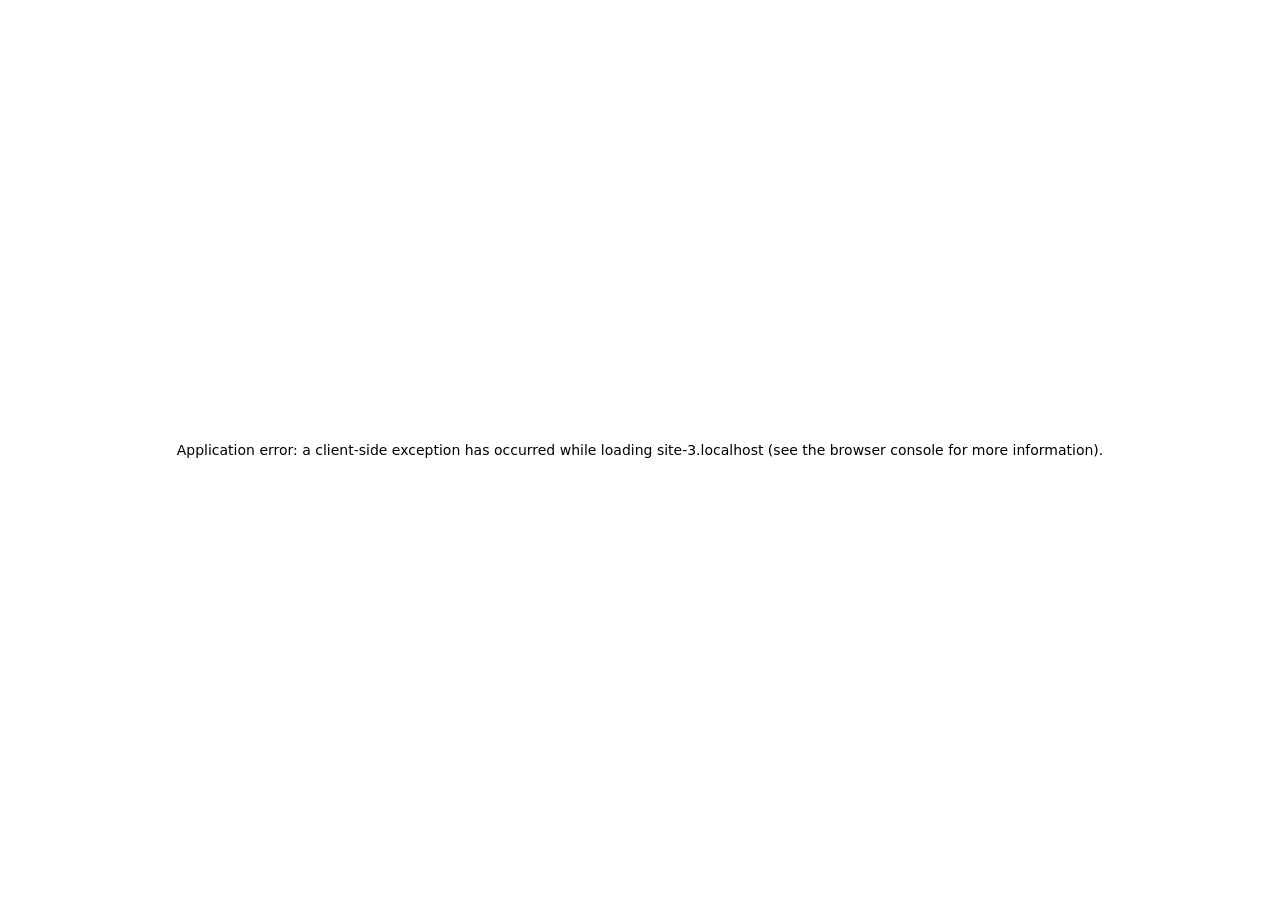
==== commit ca7ab194: "Updates" ====
--- a/index.html
+++ b/index.html
@@ -1,12 +1 @@
-<!DOCTYPE html><!-- // src/pages/index.astro --><!-- // src/layouts/RootLayout.astro --><html lang="en" style="font-family: 'Inter', sans-serif"> <head><meta charset="UTF-8"><meta name="viewport" content="width=device-width"><!-- <link rel="icon" type="image/svg+xml" href="/favicon.svg" /> --><link rel="icon" href="/favicon.ico"><meta name="generator" content="Astro v5.17.2"><title>RISS-A</title><meta name="description" content="Home/Landing page built with Astro"><meta property="og:type" content="website"><meta property="og:title" content="RISS-A"><meta property="og:description" content="Home/Landing page built with Astro"><meta name="robots" content="index, follow"><link rel="stylesheet" href="/_astro/index.CdpMgFfk.css"></head> <body class="bg-neutral-50 text-black selection:bg-teal-300 dark:bg-neutral-900 dark:text-white dark:selection:bg-pink-500 dark:selection:text-white font-sans"> <nav class="sticky top-0 z-40 flex items-center justify-between p-4 lg:px-6 bg-white dark:bg-black"> <div class="flex w-full items-center"> <div class="flex w-full md:w-1/3"> <a href="/" class="mr-2 flex w-full items-center justify-center md:w-auto lg:mr-6"> <div class="flex flex-none items-center justify-center border border-neutral-200 bg-white dark:border-neutral-700 dark:bg-black h-10 w-10 rounded-xl"> <svg xmlns="http://www.w3.org/2000/svg" aria-label="RISS-A logo" viewBox="0 0 32 32" class="h-4 w-4 fill-black dark:fill-white h-4 w-4"> <!-- Outer rounded square --> <rect x="2" y="2" width="28" height="28" rx="6"></rect> <!-- Diagonal cut / accent --> <path d="M10 22 L22 10" stroke="currentColor" stroke-width="3" stroke-linecap="round" fill="none"></path> </svg> </div> <div class="ml-2 flex-none text-sm font-medium uppercase md:hidden lg:block"> RISS-A </div> </a> <ul class="hidden gap-6 text-sm md:flex md:items-center"> <li> <a href="/" class="text-neutral-500 underline-offset-4 hover:text-black hover:underline dark:text-neutral-400 dark:hover:text-neutral-300"> Home </a> </li><li> <a href="/#features" class="text-neutral-500 underline-offset-4 hover:text-black hover:underline dark:text-neutral-400 dark:hover:text-neutral-300"> Features </a> </li><li> <a href="/#about" class="text-neutral-500 underline-offset-4 hover:text-black hover:underline dark:text-neutral-400 dark:hover:text-neutral-300"> About </a> </li> </ul> </div> </div> <div class="block flex-none md:hidden"> <style>astro-island,astro-slot,astro-static-slot{display:contents}</style><script>(()=>{var e=async t=>{await(await t())()};(self.Astro||(self.Astro={})).load=e;window.dispatchEvent(new Event("astro:load"));})();</script><script>(()=>{var A=Object.defineProperty;var g=(i,o,a)=>o in i?A(i,o,{enumerable:!0,configurable:!0,writable:!0,value:a}):i[o]=a;var d=(i,o,a)=>g(i,typeof o!="symbol"?o+"":o,a);{let i={0:t=>m(t),1:t=>a(t),2:t=>new RegExp(t),3:t=>new Date(t),4:t=>new Map(a(t)),5:t=>new Set(a(t)),6:t=>BigInt(t),7:t=>new URL(t),8:t=>new Uint8Array(t),9:t=>new Uint16Array(t),10:t=>new Uint32Array(t),11:t=>1/0*t},o=t=>{let[l,e]=t;return l in i?i[l](e):void 0},a=t=>t.map(o),m=t=>typeof t!="object"||t===null?t:Object.fromEntries(Object.entries(t).map(([l,e])=>[l,o(e)]));class y extends HTMLElement{constructor(){super(...arguments);d(this,"Component");d(this,"hydrator");d(this,"hydrate",async()=>{var b;if(!this.hydrator||!this.isConnected)return;let e=(b=this.parentElement)==null?void 0:b.closest("astro-island[ssr]");if(e){e.addEventListener("astro:hydrate",this.hydrate,{once:!0});return}let c=this.querySelectorAll("astro-slot"),n={},h=this.querySelectorAll("template[data-astro-template]");for(let r of h){let s=r.closest(this.tagName);s!=null&&s.isSameNode(this)&&(n[r.getAttribute("data-astro-template")||"default"]=r.innerHTML,r.remove())}for(let r of c){let s=r.closest(this.tagName);s!=null&&s.isSameNode(this)&&(n[r.getAttribute("name")||"default"]=r.innerHTML)}let p;try{p=this.hasAttribute("props")?m(JSON.parse(this.getAttribute("props"))):{}}catch(r){let s=this.getAttribute("component-url")||"<unknown>",v=this.getAttribute("component-export");throw v&&(s+=` (export ${v})`),console.error(`[hydrate] Error parsing props for component ${s}`,this.getAttribute("props"),r),r}let u;await this.hydrator(this)(this.Component,p,n,{client:this.getAttribute("client")}),this.removeAttribute("ssr"),this.dispatchEvent(new CustomEvent("astro:hydrate"))});d(this,"unmount",()=>{this.isConnected||this.dispatchEvent(new CustomEvent("astro:unmount"))})}disconnectedCallback(){document.removeEventListener("astro:after-swap",this.unmount),document.addEventListener("astro:after-swap",this.unmount,{once:!0})}connectedCallback(){if(!this.hasAttribute("await-children")||document.readyState==="interactive"||document.readyState==="complete")this.childrenConnectedCallback();else{let e=()=>{document.removeEventListener("DOMContentLoaded",e),c.disconnect(),this.childrenConnectedCallback()},c=new MutationObserver(()=>{var n;((n=this.lastChild)==null?void 0:n.nodeType)===Node.COMMENT_NODE&&this.lastChild.nodeValue==="astro:end"&&(this.lastChild.remove(),e())});c.observe(this,{childList:!0}),document.addEventListener("DOMContentLoaded",e)}}async childrenConnectedCallback(){let e=this.getAttribute("before-hydration-url");e&&await import(e),this.start()}async start(){let e=JSON.parse(this.getAttribute("opts")),c=this.getAttribute("client");if(Astro[c]===void 0){window.addEventListener(`astro:${c}`,()=>this.start(),{once:!0});return}try{await Astro[c](async()=>{let n=this.getAttribute("renderer-url"),[h,{default:p}]=await Promise.all([import(this.getAttribute("component-url")),n?import(n):()=>()=>{}]),u=this.getAttribute("component-export")||"default";if(!u.includes("."))this.Component=h[u];else{this.Component=h;for(let f of u.split("."))this.Component=this.Component[f]}return this.hydrator=p,this.hydrate},e,this)}catch(n){console.error(`[astro-island] Error hydrating ${this.getAttribute("component-url")}`,n)}}attributeChangedCallback(){this.hydrate()}}d(y,"observedAttributes",["props"]),customElements.get("astro-island")||customElements.define("astro-island",y)}})();</script><astro-island uid="dcUhP" prefix="r4" component-url="/_astro/MobileMenu.CxzsOfky.js" component-export="default" renderer-url="/_astro/client.DCn9jsa5.js" props="{&quot;menu&quot;:[1,[[0,{&quot;title&quot;:[0,&quot;Home&quot;],&quot;path&quot;:[0,&quot;/&quot;]}],[0,{&quot;title&quot;:[0,&quot;Features&quot;],&quot;path&quot;:[0,&quot;/#features&quot;]}],[0,{&quot;title&quot;:[0,&quot;About&quot;],&quot;path&quot;:[0,&quot;/#about&quot;]}]]]}" ssr client="load" opts="{&quot;name&quot;:&quot;MobileMenu&quot;,&quot;value&quot;:true}" await-children><button aria-label="Open mobile menu" class="flex h-11 w-11 items-center justify-center rounded-md border border-neutral-200 text-black transition-colors md:hidden dark:border-neutral-700 dark:text-white"><svg xmlns="http://www.w3.org/2000/svg" fill="none" viewBox="0 0 24 24" stroke-width="1.5" stroke="currentColor" aria-hidden="true" data-slot="icon" class="h-4"><path stroke-linecap="round" stroke-linejoin="round" d="M3.75 6.75h16.5M3.75 12h16.5m-16.5 5.25h16.5"></path></svg></button><!--astro:end--></astro-island> </div> </nav> <main>  <!-- // src/components/sections/Hero.astro --><section id="hero" class="h-screen flex items-center justify-center scroll-mt-16 bg-linear-to-r from-teal-400 to-blue-500 text-white"> <h1 class="text-5xl font-bold text-center">
-Welcome to RISS-A </h1> </section> <!-- // src/components/sections/Features.astro --><section id="features" class="min-h-screen scroll-mt-16 py-24 px-6 bg-neutral-50 dark:bg-neutral-900"> <h2 class="text-4xl font-semibold mb-12 text-center">Features</h2> <div class="max-w-4xl mx-auto grid gap-12 md:grid-cols-2"> <div class="p-6 bg-white dark:bg-neutral-800 rounded-lg shadow"> <h3 class="text-2xl font-medium mb-2">Feature One</h3> <p>Some description of the first feature.</p> </div> <div class="p-6 bg-white dark:bg-neutral-800 rounded-lg shadow"> <h3 class="text-2xl font-medium mb-2">Feature Two</h3> <p>Some description of the second feature.</p> </div> <div class="p-6 bg-white dark:bg-neutral-800 rounded-lg shadow"> <h3 class="text-2xl font-medium mb-2">Feature Three</h3> <p>Some description of the third feature.</p> </div> <div class="p-6 bg-white dark:bg-neutral-800 rounded-lg shadow"> <h3 class="text-2xl font-medium mb-2">Feature Four</h3> <p>Some description of the fourth feature.</p> </div> </div> </section> <!-- // src/components/sections/About.astro --><section id="about" class="min-h-screen scroll-mt-16 py-24 px-6 bg-teal-50 dark:bg-neutral-800"> <h2 class="text-4xl font-semibold mb-6 text-center">About</h2> <p class="max-w-3xl mx-auto text-center text-lg">
-This is a dummy About section for your landing page. You can replace
-    this with actual content later.
-</p> </section> <!-- // src/components/sections/Contact.astro --><section id="contact" class="min-h-screen scroll-mt-16 py-24 px-6 bg-neutral-100 dark:bg-neutral-900"> <h2 class="text-4xl font-semibold mb-6 text-center">Contact</h2> <p class="max-w-3xl mx-auto text-center text-lg mb-8">
-For enquiries, please contact us at:
-</p> <p class="text-center text-lg font-medium"> <a href="mailto:riyer02@gmail.com" class="underline hover:text-teal-600">
-riyer02@gmail.com
-</a> </p> </section> <!-- // src/components/layout/Footer.astro --><footer class="text-sm text-neutral-500 dark:text-neutral-400"> <div class="mx-auto flex w-full max-w-7xl flex-col gap-6 border-t border-neutral-200 px-6 py-12 text-sm md:flex-row md:gap-12 md:px-4 min-[1320px]:px-0 dark:border-neutral-700"> <div> <a class="flex items-center gap-2 text-black md:pt-1 dark:text-white" href="/"> <div class="flex flex-none items-center justify-center border border-neutral-200 bg-white dark:border-neutral-700 dark:bg-black h-7.5 w-7.5 rounded-lg"> <svg xmlns="http://www.w3.org/2000/svg" aria-label="RISS-A logo" viewBox="0 0 32 32" class="h-4 w-4 fill-black dark:fill-white h-2.5 w-2.5"> <!-- Outer rounded square --> <rect x="2" y="2" width="28" height="28" rx="6"></rect> <!-- Diagonal cut / accent --> <path d="M10 22 L22 10" stroke="currentColor" stroke-width="3" stroke-linecap="round" fill="none"></path> </svg> </div> <span class="uppercase">RISS-A</span> </a> </div> <astro-island uid="ZPXAut" prefix="r5" component-url="/_astro/FooterMenu.BH79G4aA.js" component-export="default" renderer-url="/_astro/client.DCn9jsa5.js" props="{&quot;menu&quot;:[1,[[0,{&quot;title&quot;:[0,&quot;About&quot;],&quot;path&quot;:[0,&quot;#about&quot;]}],[0,{&quot;title&quot;:[0,&quot;Contact&quot;],&quot;path&quot;:[0,&quot;#contact&quot;]}],[0,{&quot;title&quot;:[0,&quot;Support&quot;],&quot;path&quot;:[0,&quot;/support/&quot;]}]]]}" ssr client="load" opts="{&quot;name&quot;:&quot;FooterMenu&quot;,&quot;value&quot;:true}" await-children><nav><ul><li><a href="/#about" class="block p-2 text-lg underline-offset-4 hover:text-black hover:underline md:inline-block md:text-sm dark:hover:text-neutral-300 ">About</a></li><li><a href="/#contact" class="block p-2 text-lg underline-offset-4 hover:text-black hover:underline md:inline-block md:text-sm dark:hover:text-neutral-300 ">Contact</a></li><li><a href="/support/" class="block p-2 text-lg underline-offset-4 hover:text-black hover:underline md:inline-block md:text-sm dark:hover:text-neutral-300 ">Support</a></li></ul></nav><!--astro:end--></astro-island> </div> <div class="border-t border-neutral-200 py-6 text-sm dark:border-neutral-700"> <div class="mx-auto flex w-full max-w-7xl flex-col items-center gap-1 px-4 md:flex-row md:gap-0 md:px-4 min-[1320px]:px-0"> <p>
-&copy; 2026 Ravi Iyer Software Solutions - Astro . 
-All rights reserved.
-</p> </div> </div> </footer>  </main> <script>(()=>{var l=(n,t)=>{let i=async()=>{await(await n())()},e=typeof t.value=="object"?t.value:void 0,s={timeout:e==null?void 0:e.timeout};"requestIdleCallback"in window?window.requestIdleCallback(i,s):setTimeout(i,s.timeout||200)};(self.Astro||(self.Astro={})).idle=l;window.dispatchEvent(new Event("astro:idle"));})();</script><astro-island uid="ZkwNIw" prefix="r3" component-url="/_astro/ScrollToTop.BOS4M0Oz.js" component-export="default" renderer-url="/_astro/client.DCn9jsa5.js" props="{}" ssr client="idle" opts="{&quot;name&quot;:&quot;ScrollToTop&quot;,&quot;value&quot;:true}"></astro-island> </body></html>+<!DOCTYPE html><!--F53nK0afxphV2ybQ_9sPK--><html lang="en" class="geistsans_d5a4f12f-module__Ur3q_a__variable"><head><meta charSet="utf-8"/><meta name="viewport" content="width=device-width, initial-scale=1"/><link rel="preload" href="/_next/static/media/Geist_Variable-s.p.f19e4721.woff2" as="font" crossorigin="" type="font/woff2"/><link rel="stylesheet" href="/_next/static/chunks/ba63e9a76ec6bcd7.css" data-precedence="next"/><link rel="preload" as="script" fetchPriority="low" href="/_next/static/chunks/7be189d7e3bac895.js"/><script src="/_next/static/chunks/11fe75a1468250d6.js" async=""></script><script src="/_next/static/chunks/9219e225211b2df5.js" async=""></script><script src="/_next/static/chunks/turbopack-7fc4f90f7f743a98.js" async=""></script><script src="/_next/static/chunks/72ab84c625918b1e.js" async=""></script><script src="/_next/static/chunks/c3037b985d7e9a10.js" async=""></script><script src="/_next/static/chunks/a9abd50946d445d2.js" async=""></script><script src="/_next/static/chunks/ff1a16fafef87110.js" async=""></script><script src="/_next/static/chunks/694836347d1e5ef3.js" async=""></script><script src="/_next/static/chunks/8e0b47f184618e13.js" async=""></script><meta name="next-size-adjust" content=""/><title>RISS</title><meta name="description" content="Home/Landing page built with Next.js"/><meta name="robots" content="index, follow"/><meta property="og:title" content="RISS"/><meta property="og:description" content="Home/Landing page built with Next.js"/><meta property="og:type" content="website"/><meta name="twitter:card" content="summary"/><meta name="twitter:title" content="RISS"/><meta name="twitter:description" content="Home/Landing page built with Next.js"/><link rel="icon" href="/favicon.ico?favicon.c540bdda.ico" sizes="48x48" type="image/x-icon"/><script src="/_next/static/chunks/a6dad97d9634a72d.js" noModule=""></script></head><body class="bg-neutral-50 text-black selection:bg-teal-300 dark:bg-neutral-900 dark:text-white dark:selection:bg-pink-500 dark:selection:text-white"><div hidden=""><!--$--><!--/$--></div><nav class="sticky top-0 z-40 flex items-center justify-between p-4 lg:px-6 bg-white dark:bg-black"><div class="flex w-full items-center"><div class="flex w-full md:w-1/3"><a class="mr-2 flex w-full items-center justify-center md:w-auto lg:mr-6" href="/"><div class="flex flex-none items-center justify-center border border-neutral-200 bg-white dark:border-neutral-700 dark:bg-black h-10 w-10 rounded-xl"><svg xmlns="http://www.w3.org/2000/svg" aria-label="RISS logo" viewBox="0 0 32 32" class="h-4 w-4 fill-black dark:fill-white h-4 w-4"><rect x="2" y="2" width="28" height="28" rx="6"></rect><path d="M10 22 L22 10" stroke="inherit" stroke-width="3" stroke-linecap="round" fill="none"></path></svg></div><div class="ml-2 flex-none text-sm font-medium uppercase md:hidden lg:block">RISS</div></a><ul class="hidden gap-6 text-sm md:flex md:items-center"><li><a class="text-neutral-500 underline-offset-4 hover:text-black hover:underline dark:text-neutral-400 dark:hover:text-neutral-300" href="/">Home</a></li><li><a class="text-neutral-500 underline-offset-4 hover:text-black hover:underline dark:text-neutral-400 dark:hover:text-neutral-300" href="/#features">Features</a></li><li><a class="text-neutral-500 underline-offset-4 hover:text-black hover:underline dark:text-neutral-400 dark:hover:text-neutral-300" href="/#about">About</a></li></ul></div></div><div class="block flex-none md:hidden"><!--$!--><template data-dgst="BAILOUT_TO_CLIENT_SIDE_RENDERING"></template><!--/$--></div></nav><main><section id="hero" class="h-screen flex items-center justify-center scroll-mt-16 bg-linear-to-r from-teal-400 to-blue-500 text-white"><h1 class="text-5xl font-bold text-center">Welcome to <!-- -->RISS</h1></section><section id="features" class="min-h-screen scroll-mt-16 py-24 px-6 bg-neutral-50 dark:bg-neutral-900"><h2 class="text-4xl font-semibold mb-12 text-center">Features</h2><div class="max-w-4xl mx-auto grid gap-12 md:grid-cols-2"><div class="p-6 bg-white dark:bg-neutral-800 rounded-lg shadow"><h3 class="text-2xl font-medium mb-2">Feature One</h3><p>Some description of the first feature.</p></div><div class="p-6 bg-white dark:bg-neutral-800 rounded-lg shadow"><h3 class="text-2xl font-medium mb-2">Feature Two</h3><p>Some description of the second feature.</p></div><div class="p-6 bg-white dark:bg-neutral-800 rounded-lg shadow"><h3 class="text-2xl font-medium mb-2">Feature Three</h3><p>Some description of the third feature.</p></div><div class="p-6 bg-white dark:bg-neutral-800 rounded-lg shadow"><h3 class="text-2xl font-medium mb-2">Feature Four</h3><p>Some description of the fourth feature.</p></div></div></section><section id="about" class="min-h-screen scroll-mt-16 py-24 px-6 bg-teal-50 dark:bg-neutral-800"><h2 class="text-4xl font-semibold mb-6 text-center">About</h2><p class="max-w-3xl mx-auto text-center text-lg">This is a dummy About section for your landing page. You can replace this with actual content later.</p></section><section id="contact" class="min-h-screen scroll-mt-16 py-24 px-6 bg-neutral-100 dark:bg-neutral-900"><h2 class="text-4xl font-semibold mb-6 text-center">Contact</h2><p class="max-w-3xl mx-auto text-center text-lg mb-8">For enquiries, please contact us at:</p><p class="text-center text-lg font-medium"><a href="mailto:riyer02@gmail.com" class="underline hover:text-teal-600">riyer02@gmail.com</a></p></section><footer class="text-sm text-neutral-500 dark:text-neutral-400"><div class="mx-auto flex w-full max-w-7xl flex-col gap-6 border-t border-neutral-200 px-6 py-12 text-sm md:flex-row md:gap-12 md:px-4 min-[1320px]:px-0 dark:border-neutral-700"><div><a class="flex items-center gap-2 text-black md:pt-1 dark:text-white" href="/"><div class="flex flex-none items-center justify-center border border-neutral-200 bg-white dark:border-neutral-700 dark:bg-black h-7.5 w-7.5 rounded-lg"><svg xmlns="http://www.w3.org/2000/svg" aria-label="RISS logo" viewBox="0 0 32 32" class="h-4 w-4 fill-black dark:fill-white h-2.5 w-2.5"><rect x="2" y="2" width="28" height="28" rx="6"></rect><path d="M10 22 L22 10" stroke="inherit" stroke-width="3" stroke-linecap="round" fill="none"></path></svg></div><span class="uppercase">RISS</span></a></div><!--$--><nav><ul><li><a class="block p-2 text-lg underline-offset-4 hover:text-black hover:underline md:inline-block md:text-sm dark:hover:text-neutral-300" href="#about">About</a></li><li><a class="block p-2 text-lg underline-offset-4 hover:text-black hover:underline md:inline-block md:text-sm dark:hover:text-neutral-300" href="#contact">Contact</a></li><li><a class="block p-2 text-lg underline-offset-4 hover:text-black hover:underline md:inline-block md:text-sm dark:hover:text-neutral-300" href="/support/">Support</a></li></ul></nav><!--/$--></div><div class="border-t border-neutral-200 py-6 text-sm dark:border-neutral-700"><div class="mx-auto flex w-full max-w-7xl flex-col items-center gap-1 px-4 md:flex-row md:gap-0 md:px-4 min-[1320px]:px-0"><p>© <!-- -->2026<!-- --> <!-- -->Ravi Iyer Software Solutions<!-- -->.<!-- --> <!-- -->All rights reserved.</p></div></div></footer><!--$--><!--/$--></main><script src="/_next/static/chunks/7be189d7e3bac895.js" id="_R_" async=""></script><script>(self.__next_f=self.__next_f||[]).push([0])</script><script>self.__next_f.push([1,"1:\"$Sreact.fragment\"\n4:I[90783,[\"/_next/static/chunks/72ab84c625918b1e.js\",\"/_next/static/chunks/c3037b985d7e9a10.js\",\"/_next/static/chunks/a9abd50946d445d2.js\"],\"default\"]\n5:I[97367,[\"/_next/static/chunks/ff1a16fafef87110.js\",\"/_next/static/chunks/694836347d1e5ef3.js\"],\"OutletBoundary\"]\n6:\"$Sreact.suspense\"\n8:I[97367,[\"/_next/static/chunks/ff1a16fafef87110.js\",\"/_next/static/chunks/694836347d1e5ef3.js\"],\"ViewportBoundary\"]\na:I[97367,[\"/_next/static/chunks/ff1a16fafef87110.js\",\"/_next/static/chunks/694836347d1e5ef3.js\"],\"MetadataBoundary\"]\nc:I[68027,[],\"default\"]\n:HL[\"/_next/static/chunks/ba63e9a76ec6bcd7.css\",\"style\"]\n:HL[\"/_next/static/media/Geist_Variable-s.p.f19e4721.woff2\",\"font\",{\"crossOrigin\":\"\",\"type\":\"font/woff2\"}]\n"])</script><script>self.__next_f.push([1,"0:{\"P\":null,\"b\":\"F53nK0afxphV2ybQ_9sPK\",\"c\":[\"\",\"\"],\"q\":\"\",\"i\":false,\"f\":[[[\"\",{\"children\":[\"__PAGE__\",{}]},\"$undefined\",\"$undefined\",true],[[\"$\",\"$1\",\"c\",{\"children\":[[[\"$\",\"link\",\"0\",{\"rel\":\"stylesheet\",\"href\":\"/_next/static/chunks/ba63e9a76ec6bcd7.css\",\"precedence\":\"next\",\"crossOrigin\":\"$undefined\",\"nonce\":\"$undefined\"}],[\"$\",\"script\",\"script-0\",{\"src\":\"/_next/static/chunks/72ab84c625918b1e.js\",\"async\":true,\"nonce\":\"$undefined\"}],[\"$\",\"script\",\"script-1\",{\"src\":\"/_next/static/chunks/c3037b985d7e9a10.js\",\"async\":true,\"nonce\":\"$undefined\"}]],\"$L2\"]}],{\"children\":[[\"$\",\"$1\",\"c\",{\"children\":[[[\"$\",\"section\",null,{\"id\":\"hero\",\"className\":\"h-screen flex items-center justify-center scroll-mt-16 bg-linear-to-r from-teal-400 to-blue-500 text-white\",\"children\":[\"$\",\"h1\",null,{\"className\":\"text-5xl font-bold text-center\",\"children\":[\"Welcome to \",\"RISS\"]}]}],[\"$\",\"section\",null,{\"id\":\"features\",\"className\":\"min-h-screen scroll-mt-16 py-24 px-6 bg-neutral-50 dark:bg-neutral-900\",\"children\":[[\"$\",\"h2\",null,{\"className\":\"text-4xl font-semibold mb-12 text-center\",\"children\":\"Features\"}],[\"$\",\"div\",null,{\"className\":\"max-w-4xl mx-auto grid gap-12 md:grid-cols-2\",\"children\":[[\"$\",\"div\",null,{\"className\":\"p-6 bg-white dark:bg-neutral-800 rounded-lg shadow\",\"children\":[[\"$\",\"h3\",null,{\"className\":\"text-2xl font-medium mb-2\",\"children\":\"Feature One\"}],[\"$\",\"p\",null,{\"children\":\"Some description of the first feature.\"}]]}],[\"$\",\"div\",null,{\"className\":\"p-6 bg-white dark:bg-neutral-800 rounded-lg shadow\",\"children\":[[\"$\",\"h3\",null,{\"className\":\"text-2xl font-medium mb-2\",\"children\":\"Feature Two\"}],[\"$\",\"p\",null,{\"children\":\"Some description of the second feature.\"}]]}],[\"$\",\"div\",null,{\"className\":\"p-6 bg-white dark:bg-neutral-800 rounded-lg shadow\",\"children\":[[\"$\",\"h3\",null,{\"className\":\"text-2xl font-medium mb-2\",\"children\":\"Feature Three\"}],[\"$\",\"p\",null,{\"children\":\"Some description of the third feature.\"}]]}],[\"$\",\"div\",null,{\"className\":\"p-6 bg-white dark:bg-neutral-800 rounded-lg shadow\",\"children\":[[\"$\",\"h3\",null,{\"className\":\"text-2xl font-medium mb-2\",\"children\":\"Feature Four\"}],[\"$\",\"p\",null,{\"children\":\"Some description of the fourth feature.\"}]]}]]}]]}],[\"$\",\"section\",null,{\"id\":\"about\",\"className\":\"min-h-screen scroll-mt-16 py-24 px-6 bg-teal-50 dark:bg-neutral-800\",\"children\":[[\"$\",\"h2\",null,{\"className\":\"text-4xl font-semibold mb-6 text-center\",\"children\":\"About\"}],[\"$\",\"p\",null,{\"className\":\"max-w-3xl mx-auto text-center text-lg\",\"children\":\"This is a dummy About section for your landing page. You can replace this with actual content later.\"}]]}],[\"$\",\"section\",null,{\"id\":\"contact\",\"className\":\"min-h-screen scroll-mt-16 py-24 px-6 bg-neutral-100 dark:bg-neutral-900\",\"children\":[[\"$\",\"h2\",null,{\"className\":\"text-4xl font-semibold mb-6 text-center\",\"children\":\"Contact\"}],[\"$\",\"p\",null,{\"className\":\"max-w-3xl mx-auto text-center text-lg mb-8\",\"children\":\"For enquiries, please contact us at:\"}],[\"$\",\"p\",null,{\"className\":\"text-center text-lg font-medium\",\"children\":[\"$\",\"a\",null,{\"href\":\"mailto:riyer02@gmail.com\",\"className\":\"underline hover:text-teal-600\",\"children\":\"riyer02@gmail.com\"}]}]]}],\"$L3\",[\"$\",\"$L4\",null,{}]],[[\"$\",\"script\",\"script-0\",{\"src\":\"/_next/static/chunks/a9abd50946d445d2.js\",\"async\":true,\"nonce\":\"$undefined\"}]],[\"$\",\"$L5\",null,{\"children\":[\"$\",\"$6\",null,{\"name\":\"Next.MetadataOutlet\",\"children\":\"$@7\"}]}]]}],{},null,false,false]},null,false,false],[\"$\",\"$1\",\"h\",{\"children\":[null,[\"$\",\"$L8\",null,{\"children\":\"$L9\"}],[\"$\",\"div\",null,{\"hidden\":true,\"children\":[\"$\",\"$La\",null,{\"children\":[\"$\",\"$6\",null,{\"name\":\"Next.Metadata\",\"children\":\"$Lb\"}]}]}],[\"$\",\"meta\",null,{\"name\":\"next-size-adjust\",\"content\":\"\"}]]}],false]],\"m\":\"$undefined\",\"G\":[\"$c\",[]],\"S\":true}\n"])</script><script>self.__next_f.push([1,"e:I[39756,[\"/_next/static/chunks/ff1a16fafef87110.js\",\"/_next/static/chunks/694836347d1e5ef3.js\"],\"default\"]\nf:I[8821,[\"/_next/static/chunks/72ab84c625918b1e.js\",\"/_next/static/chunks/c3037b985d7e9a10.js\",\"/_next/static/chunks/8e0b47f184618e13.js\"],\"default\"]\n10:I[37457,[\"/_next/static/chunks/ff1a16fafef87110.js\",\"/_next/static/chunks/694836347d1e5ef3.js\"],\"default\"]\n11:I[22016,[\"/_next/static/chunks/72ab84c625918b1e.js\",\"/_next/static/chunks/c3037b985d7e9a10.js\",\"/_next/static/chunks/a9abd50946d445d2.js\"],\"\"]\n12:I[88286,[\"/_next/static/chunks/72ab84c625918b1e.js\",\"/_next/static/chunks/c3037b985d7e9a10.js\",\"/_next/static/chunks/a9abd50946d445d2.js\"],\"default\"]\n"])</script><script>self.__next_f.push([1,"2:[\"$\",\"html\",null,{\"lang\":\"en\",\"className\":\"geistsans_d5a4f12f-module__Ur3q_a__variable\",\"children\":[\"$\",\"body\",null,{\"className\":\"bg-neutral-50 text-black selection:bg-teal-300 dark:bg-neutral-900 dark:text-white dark:selection:bg-pink-500 dark:selection:text-white\",\"children\":[\"$Ld\",[\"$\",\"main\",null,{\"children\":[\"$\",\"$Le\",null,{\"parallelRouterKey\":\"children\",\"error\":\"$f\",\"errorStyles\":[],\"errorScripts\":[[\"$\",\"script\",\"script-0\",{\"src\":\"/_next/static/chunks/8e0b47f184618e13.js\",\"async\":true}]],\"template\":[\"$\",\"$L10\",null,{}],\"templateStyles\":\"$undefined\",\"templateScripts\":\"$undefined\",\"notFound\":[[[\"$\",\"title\",null,{\"children\":\"404: This page could not be found.\"}],[\"$\",\"div\",null,{\"style\":{\"fontFamily\":\"system-ui,\\\"Segoe UI\\\",Roboto,Helvetica,Arial,sans-serif,\\\"Apple Color Emoji\\\",\\\"Segoe UI Emoji\\\"\",\"height\":\"100vh\",\"textAlign\":\"center\",\"display\":\"flex\",\"flexDirection\":\"column\",\"alignItems\":\"center\",\"justifyContent\":\"center\"},\"children\":[\"$\",\"div\",null,{\"children\":[[\"$\",\"style\",null,{\"dangerouslySetInnerHTML\":{\"__html\":\"body{color:#000;background:#fff;margin:0}.next-error-h1{border-right:1px solid rgba(0,0,0,.3)}@media (prefers-color-scheme:dark){body{color:#fff;background:#000}.next-error-h1{border-right:1px solid rgba(255,255,255,.3)}}\"}}],[\"$\",\"h1\",null,{\"className\":\"next-error-h1\",\"style\":{\"display\":\"inline-block\",\"margin\":\"0 20px 0 0\",\"padding\":\"0 23px 0 0\",\"fontSize\":24,\"fontWeight\":500,\"verticalAlign\":\"top\",\"lineHeight\":\"49px\"},\"children\":404}],[\"$\",\"div\",null,{\"style\":{\"display\":\"inline-block\"},\"children\":[\"$\",\"h2\",null,{\"style\":{\"fontSize\":14,\"fontWeight\":400,\"lineHeight\":\"49px\",\"margin\":0},\"children\":\"This page could not be found.\"}]}]]}]}]],[]],\"forbidden\":\"$undefined\",\"unauthorized\":\"$undefined\"}]}]]}]}]\n"])</script><script>self.__next_f.push([1,"3:[\"$\",\"footer\",null,{\"className\":\"text-sm text-neutral-500 dark:text-neutral-400\",\"children\":[[\"$\",\"div\",null,{\"className\":\"mx-auto flex w-full max-w-7xl flex-col gap-6 border-t border-neutral-200 px-6 py-12 text-sm md:flex-row md:gap-12 md:px-4 min-[1320px]:px-0 dark:border-neutral-700\",\"children\":[[\"$\",\"div\",null,{\"children\":[\"$\",\"$L11\",null,{\"className\":\"flex items-center gap-2 text-black md:pt-1 dark:text-white\",\"href\":\"/\",\"prefetch\":false,\"children\":[[\"$\",\"div\",null,{\"className\":\"flex flex-none items-center justify-center border border-neutral-200 bg-white dark:border-neutral-700 dark:bg-black h-7.5 w-7.5 rounded-lg\",\"children\":[\"$\",\"svg\",null,{\"xmlns\":\"http://www.w3.org/2000/svg\",\"aria-label\":\"RISS logo\",\"viewBox\":\"0 0 32 32\",\"className\":\"h-4 w-4 fill-black dark:fill-white h-2.5 w-2.5\",\"children\":[[\"$\",\"rect\",null,{\"x\":\"2\",\"y\":\"2\",\"width\":\"28\",\"height\":\"28\",\"rx\":\"6\"}],[\"$\",\"path\",null,{\"d\":\"M10 22 L22 10\",\"stroke\":\"inherit\",\"strokeWidth\":\"3\",\"strokeLinecap\":\"round\",\"fill\":\"none\"}]]}]}],[\"$\",\"span\",null,{\"className\":\"uppercase\",\"children\":\"RISS\"}]]}]}],[\"$\",\"$6\",null,{\"fallback\":[\"$\",\"div\",null,{\"className\":\"flex h-47 w-50 flex-col gap-2\",\"children\":[[\"$\",\"div\",null,{\"className\":\"w-full h-6 animate-pulse rounded-sm bg-neutral-200 dark:bg-neutral-700\"}],[\"$\",\"div\",null,{\"className\":\"w-full h-6 animate-pulse rounded-sm bg-neutral-200 dark:bg-neutral-700\"}],[\"$\",\"div\",null,{\"className\":\"w-full h-6 animate-pulse rounded-sm bg-neutral-200 dark:bg-neutral-700\"}],[\"$\",\"div\",null,{\"className\":\"w-full h-6 animate-pulse rounded-sm bg-neutral-200 dark:bg-neutral-700\"}],[\"$\",\"div\",null,{\"className\":\"w-full h-6 animate-pulse rounded-sm bg-neutral-200 dark:bg-neutral-700\"}],[\"$\",\"div\",null,{\"className\":\"w-full h-6 animate-pulse rounded-sm bg-neutral-200 dark:bg-neutral-700\"}]]}],\"children\":[\"$\",\"$L12\",null,{\"menu\":[{\"title\":\"About\",\"path\":\"#about\"},{\"title\":\"Contact\",\"path\":\"#contact\"},{\"title\":\"Support\",\"path\":\"/support\"}]}]}]]}],[\"$\",\"div\",null,{\"className\":\"border-t border-neutral-200 py-6 text-sm dark:border-neutral-700\",\"children\":[\"$\",\"div\",null,{\"className\":\"mx-auto flex w-full max-w-7xl flex-col items-center gap-1 px-4 md:flex-row md:gap-0 md:px-4 min-[1320px]:px-0\",\"children\":[\"$\",\"p\",null,{\"children\":[\"© \",\"2026\",\" \",\"Ravi Iyer Software Solutions\",\".\",\" \",\"All rights reserved.\"]}]}]}]]}]\n"])</script><script>self.__next_f.push([1,"13:I[58279,[\"/_next/static/chunks/72ab84c625918b1e.js\",\"/_next/static/chunks/c3037b985d7e9a10.js\"],\"default\"]\n"])</script><script>self.__next_f.push([1,"d:[\"$\",\"nav\",null,{\"className\":\"sticky top-0 z-40 flex items-center justify-between p-4 lg:px-6 bg-white dark:bg-black\",\"children\":[[\"$\",\"div\",null,{\"className\":\"flex w-full items-center\",\"children\":[\"$\",\"div\",null,{\"className\":\"flex w-full md:w-1/3\",\"children\":[[\"$\",\"$L11\",null,{\"href\":\"/\",\"prefetch\":false,\"className\":\"mr-2 flex w-full items-center justify-center md:w-auto lg:mr-6\",\"children\":[[\"$\",\"div\",null,{\"className\":\"flex flex-none items-center justify-center border border-neutral-200 bg-white dark:border-neutral-700 dark:bg-black h-10 w-10 rounded-xl\",\"children\":[\"$\",\"svg\",null,{\"xmlns\":\"http://www.w3.org/2000/svg\",\"aria-label\":\"RISS logo\",\"viewBox\":\"0 0 32 32\",\"className\":\"h-4 w-4 fill-black dark:fill-white h-4 w-4\",\"children\":[[\"$\",\"rect\",null,{\"x\":\"2\",\"y\":\"2\",\"width\":\"28\",\"height\":\"28\",\"rx\":\"6\"}],[\"$\",\"path\",null,{\"d\":\"M10 22 L22 10\",\"stroke\":\"inherit\",\"strokeWidth\":\"3\",\"strokeLinecap\":\"round\",\"fill\":\"none\"}]]}]}],[\"$\",\"div\",null,{\"className\":\"ml-2 flex-none text-sm font-medium uppercase md:hidden lg:block\",\"children\":\"RISS\"}]]}],[\"$\",\"ul\",null,{\"className\":\"hidden gap-6 text-sm md:flex md:items-center\",\"children\":[[\"$\",\"li\",\"Home\",{\"children\":[\"$\",\"$L11\",null,{\"href\":\"/\",\"prefetch\":false,\"className\":\"text-neutral-500 underline-offset-4 hover:text-black hover:underline dark:text-neutral-400 dark:hover:text-neutral-300\",\"children\":\"Home\"}]}],[\"$\",\"li\",\"Features\",{\"children\":[\"$\",\"$L11\",null,{\"href\":\"/#features\",\"prefetch\":false,\"className\":\"text-neutral-500 underline-offset-4 hover:text-black hover:underline dark:text-neutral-400 dark:hover:text-neutral-300\",\"children\":\"Features\"}]}],[\"$\",\"li\",\"About\",{\"children\":[\"$\",\"$L11\",null,{\"href\":\"/#about\",\"prefetch\":false,\"className\":\"text-neutral-500 underline-offset-4 hover:text-black hover:underline dark:text-neutral-400 dark:hover:text-neutral-300\",\"children\":\"About\"}]}]]}]]}]}],[\"$\",\"div\",null,{\"className\":\"block flex-none md:hidden\",\"children\":[\"$\",\"$6\",null,{\"fallback\":null,\"children\":[\"$\",\"$L13\",null,{\"menu\":[{\"title\":\"Home\",\"path\":\"/\"},{\"title\":\"Features\",\"path\":\"/#features\"},{\"title\":\"About\",\"path\":\"/#about\"}]}]}]}]]}]\n"])</script><script>self.__next_f.push([1,"9:[[\"$\",\"meta\",\"0\",{\"charSet\":\"utf-8\"}],[\"$\",\"meta\",\"1\",{\"name\":\"viewport\",\"content\":\"width=device-width, initial-scale=1\"}]]\n"])</script><script>self.__next_f.push([1,"14:I[27201,[\"/_next/static/chunks/ff1a16fafef87110.js\",\"/_next/static/chunks/694836347d1e5ef3.js\"],\"IconMark\"]\n7:null\nb:[[\"$\",\"title\",\"0\",{\"children\":\"RISS\"}],[\"$\",\"meta\",\"1\",{\"name\":\"description\",\"content\":\"Home/Landing page built with Next.js\"}],[\"$\",\"meta\",\"2\",{\"name\":\"robots\",\"content\":\"index, follow\"}],[\"$\",\"meta\",\"3\",{\"property\":\"og:title\",\"content\":\"RISS\"}],[\"$\",\"meta\",\"4\",{\"property\":\"og:description\",\"content\":\"Home/Landing page built with Next.js\"}],[\"$\",\"meta\",\"5\",{\"property\":\"og:type\",\"content\":\"website\"}],[\"$\",\"meta\",\"6\",{\"name\":\"twitter:card\",\"content\":\"summary\"}],[\"$\",\"meta\",\"7\",{\"name\":\"twitter:title\",\"content\":\"RISS\"}],[\"$\",\"meta\",\"8\",{\"name\":\"twitter:description\",\"content\":\"Home/Landing page built with Next.js\"}],[\"$\",\"link\",\"9\",{\"rel\":\"icon\",\"href\":\"/favicon.ico?favicon.c540bdda.ico\",\"sizes\":\"48x48\",\"type\":\"image/x-icon\"}],[\"$\",\"$L14\",\"10\",{}]]\n"])</script></body></html>
--- a/_next/static/chunks/ba63e9a76ec6bcd7.css
+++ b/_next/static/chunks/ba63e9a76ec6bcd7.css
@@ -0,0 +1,2 @@
+@font-face{font-family:GeistSans;src:url(../media/Geist_Variable-s.p.f19e4721.woff2)format("woff2");font-display:swap;font-weight:100 900}@font-face{font-family:GeistSans Fallback;src:local(Arial);ascent-override:85.83%;descent-override:20.53%;line-gap-override:9.33%;size-adjust:107.19%}.geistsans_d5a4f12f-module__Ur3q_a__className{font-family:GeistSans,GeistSans Fallback}.geistsans_d5a4f12f-module__Ur3q_a__variable{--font-geist-sans:"GeistSans","GeistSans Fallback"}
+@layer properties{@supports (((-webkit-hyphens:none)) and (not (margin-trim:inline))) or ((-moz-orient:inline) and (not (color:rgb(from red r g b)))){*,:before,:after,::backdrop{--tw-translate-x:0;--tw-translate-y:0;--tw-translate-z:0;--tw-border-style:solid;--tw-gradient-position:initial;--tw-gradient-from:#0000;--tw-gradient-via:#0000;--tw-gradient-to:#0000;--tw-gradient-stops:initial;--tw-gradient-via-stops:initial;--tw-gradient-from-position:0%;--tw-gradient-via-position:50%;--tw-gradient-to-position:100%;--tw-font-weight:initial;--tw-tracking:initial;--tw-shadow:0 0 #0000;--tw-shadow-color:initial;--tw-shadow-alpha:100%;--tw-inset-shadow:0 0 #0000;--tw-inset-shadow-color:initial;--tw-inset-shadow-alpha:100%;--tw-ring-color:initial;--tw-ring-shadow:0 0 #0000;--tw-inset-ring-color:initial;--tw-inset-ring-shadow:0 0 #0000;--tw-ring-inset:initial;--tw-ring-offset-width:0px;--tw-ring-offset-color:#fff;--tw-ring-offset-shadow:0 0 #0000;--tw-backdrop-blur:initial;--tw-backdrop-brightness:initial;--tw-backdrop-contrast:initial;--tw-backdrop-grayscale:initial;--tw-backdrop-hue-rotate:initial;--tw-backdrop-invert:initial;--tw-backdrop-opacity:initial;--tw-backdrop-saturate:initial;--tw-backdrop-sepia:initial;--tw-duration:initial;--tw-ease:initial;--tw-scale-x:1;--tw-scale-y:1;--tw-scale-z:1}}}@layer theme{:root,:host{--font-sans:ui-sans-serif,system-ui,sans-serif,"Apple Color Emoji","Segoe UI Emoji","Segoe UI Symbol","Noto Color Emoji";--font-mono:ui-monospace,SFMono-Regular,Menlo,Monaco,Consolas,"Liberation Mono","Courier New",monospace;--color-teal-50:#f0fdfa;--color-teal-300:#46ecd5;--color-teal-400:#00d3bd;--color-teal-600:#009588;--color-blue-500:#3080ff;--color-blue-600:#155dfc;--color-pink-500:#f6339a;--color-gray-200:#e5e7eb;--color-neutral-50:#fafafa;--color-neutral-100:#f5f5f5;--color-neutral-200:#e5e5e5;--color-neutral-300:#d4d4d4;--color-neutral-400:#a1a1a1;--color-neutral-500:#737373;--color-neutral-600:#525252;--color-neutral-700:#404040;--color-neutral-800:#262626;--color-neutral-900:#171717;--color-black:#000;--color-white:#fff;--spacing:.25rem;--text-sm:.875rem;--text-sm--line-height:calc(1.25/.875);--text-lg:1.125rem;--text-lg--line-height:calc(1.75/1.125);--text-xl:1.25rem;--text-xl--line-height:calc(1.75/1.25);--text-2xl:1.5rem;--text-2xl--line-height:calc(2/1.5);--text-4xl:2.25rem;--text-4xl--line-height:calc(2.5/2.25);--text-5xl:3rem;--text-5xl--line-height:1;--font-weight-medium:500;--font-weight-semibold:600;--font-weight-bold:700;--tracking-wide:.025em;--radius-sm:.25rem;--radius-md:.375rem;--radius-lg:.5rem;--radius-xl:.75rem;--ease-out:cubic-bezier(0,0,.2,1);--ease-in-out:cubic-bezier(.4,0,.2,1);--animate-pulse:pulse 2s cubic-bezier(.4,0,.6,1)infinite;--default-transition-duration:.15s;--default-transition-timing-function:cubic-bezier(.4,0,.2,1);--default-font-family:var(--font-sans);--default-mono-font-family:var(--font-mono)}@supports (color:lab(0% 0 0)){:root,:host{--color-teal-50:lab(98.3189% -4.74921 -.111723);--color-teal-300:lab(84.8977% -48.1517 -1.3321);--color-teal-400:lab(76.0109% -53.3483 -2.27907);--color-teal-600:lab(55.0223% -41.0774 -3.90277);--color-blue-500:lab(54.1736% 13.3368 -74.6839);--color-blue-600:lab(44.0605% 29.0279 -86.0352);--color-pink-500:lab(56.9303% 76.8162 -8.07021);--color-gray-200:lab(91.6229% -.159085 -2.26791);--color-neutral-50:lab(98.26% 0 0);--color-neutral-100:lab(96.52% -.0000596046 0);--color-neutral-200:lab(90.952% -.0000596046 0);--color-neutral-300:lab(84.92% 0 0);--color-neutral-400:lab(66.128% -.0000298023 .0000119209);--color-neutral-500:lab(48.496% 0 0);--color-neutral-600:lab(34.924% 0 0);--color-neutral-700:lab(27.036% 0 0);--color-neutral-800:lab(15.204% 0 0);--color-neutral-900:lab(7.78201% -.0000149012 0)}}}@layer base{*,:after,:before,::backdrop{box-sizing:border-box;border:0 solid;margin:0;padding:0}::file-selector-button{box-sizing:border-box;border:0 solid;margin:0;padding:0}html,:host{-webkit-text-size-adjust:100%;tab-size:4;line-height:1.5;font-family:var(--default-font-family,ui-sans-serif,system-ui,sans-serif,"Apple Color Emoji","Segoe UI Emoji","Segoe UI Symbol","Noto Color Emoji");font-feature-settings:var(--default-font-feature-settings,normal);font-variation-settings:var(--default-font-variation-settings,normal);-webkit-tap-highlight-color:transparent}hr{height:0;color:inherit;border-top-width:1px}abbr:where([title]){-webkit-text-decoration:underline dotted;text-decoration:underline dotted}h1,h2,h3,h4,h5,h6{font-size:inherit;font-weight:inherit}a{color:inherit;-webkit-text-decoration:inherit;-webkit-text-decoration:inherit;-webkit-text-decoration:inherit;-webkit-text-decoration:inherit;text-decoration:inherit}b,strong{font-weight:bolder}code,kbd,samp,pre{font-family:var(--default-mono-font-family,ui-monospace,SFMono-Regular,Menlo,Monaco,Consolas,"Liberation Mono","Courier New",monospace);font-feature-settings:var(--default-mono-font-feature-settings,normal);font-variation-settings:var(--default-mono-font-variation-settings,normal);font-size:1em}small{font-size:80%}sub,sup{vertical-align:baseline;font-size:75%;line-height:0;position:relative}sub{bottom:-.25em}sup{top:-.5em}table{text-indent:0;border-color:inherit;border-collapse:collapse}:-moz-focusring{outline:auto}progress{vertical-align:baseline}summary{display:list-item}ol,ul,menu{list-style:none}img,svg,video,canvas,audio,iframe,embed,object{vertical-align:middle;display:block}img,video{max-width:100%;height:auto}button,input,select,optgroup,textarea{font:inherit;font-feature-settings:inherit;font-variation-settings:inherit;letter-spacing:inherit;color:inherit;opacity:1;background-color:#0000;border-radius:0}::file-selector-button{font:inherit;font-feature-settings:inherit;font-variation-settings:inherit;letter-spacing:inherit;color:inherit;opacity:1;background-color:#0000;border-radius:0}:where(select:is([multiple],[size])) optgroup{font-weight:bolder}:where(select:is([multiple],[size])) optgroup option{padding-inline-start:20px}::file-selector-button{margin-inline-end:4px}::placeholder{opacity:1}@supports (not ((-webkit-appearance:-apple-pay-button))) or (contain-intrinsic-size:1px){::placeholder{color:currentColor}@supports (color:color-mix(in lab, red, red)){::placeholder{color:color-mix(in oklab,currentcolor 50%,transparent)}}}textarea{resize:vertical}::-webkit-search-decoration{-webkit-appearance:none}::-webkit-date-and-time-value{min-height:1lh;text-align:inherit}::-webkit-datetime-edit{display:inline-flex}::-webkit-datetime-edit-fields-wrapper{padding:0}::-webkit-datetime-edit{padding-block:0}::-webkit-datetime-edit-year-field{padding-block:0}::-webkit-datetime-edit-month-field{padding-block:0}::-webkit-datetime-edit-day-field{padding-block:0}::-webkit-datetime-edit-hour-field{padding-block:0}::-webkit-datetime-edit-minute-field{padding-block:0}::-webkit-datetime-edit-second-field{padding-block:0}::-webkit-datetime-edit-millisecond-field{padding-block:0}::-webkit-datetime-edit-meridiem-field{padding-block:0}::-webkit-calendar-picker-indicator{line-height:1}:-moz-ui-invalid{box-shadow:none}button,input:where([type=button],[type=reset],[type=submit]){appearance:button}::file-selector-button{appearance:button}::-webkit-inner-spin-button{height:auto}::-webkit-outer-spin-button{height:auto}[hidden]:where(:not([hidden=until-found])){display:none!important}*,:after,:before,::backdrop{border-color:var(--color-gray-200,currentColor)}::file-selector-button{border-color:var(--color-gray-200,currentColor)}}@layer components;@layer utilities{.fixed{position:fixed}.relative{position:relative}.static{position:static}.sticky{position:sticky}.inset-0{inset:calc(var(--spacing)*0)}.top-0{top:calc(var(--spacing)*0)}.right-0{right:calc(var(--spacing)*0)}.right-6{right:calc(var(--spacing)*6)}.bottom-6{bottom:calc(var(--spacing)*6)}.z-40{z-index:40}.z-50{z-index:50}.mx-auto{margin-inline:auto}.my-2{margin-block:calc(var(--spacing)*2)}.my-4{margin-block:calc(var(--spacing)*4)}.mt-4{margin-top:calc(var(--spacing)*4)}.mr-2{margin-right:calc(var(--spacing)*2)}.mb-2{margin-bottom:calc(var(--spacing)*2)}.mb-4{margin-bottom:calc(var(--spacing)*4)}.mb-6{margin-bottom:calc(var(--spacing)*6)}.mb-8{margin-bottom:calc(var(--spacing)*8)}.mb-12{margin-bottom:calc(var(--spacing)*12)}.ml-2{margin-left:calc(var(--spacing)*2)}.block{display:block}.contents{display:contents}.flex{display:flex}.grid{display:grid}.hidden{display:none}.h-2\.5{height:calc(var(--spacing)*2.5)}.h-4{height:calc(var(--spacing)*4)}.h-6{height:calc(var(--spacing)*6)}.h-7\.5{height:calc(var(--spacing)*7.5)}.h-10{height:calc(var(--spacing)*10)}.h-11{height:calc(var(--spacing)*11)}.h-47{height:calc(var(--spacing)*47)}.h-full{height:100%}.h-screen{height:100vh}.min-h-screen{min-height:100vh}.w-2\.5{width:calc(var(--spacing)*2.5)}.w-3\/4{width:75%}.w-4{width:calc(var(--spacing)*4)}.w-6{width:calc(var(--spacing)*6)}.w-7\.5{width:calc(var(--spacing)*7.5)}.w-10{width:calc(var(--spacing)*10)}.w-11{width:calc(var(--spacing)*11)}.w-50{width:calc(var(--spacing)*50)}.w-full{width:100%}.max-w-3xl{max-width:48rem}.max-w-4xl{max-width:56rem}.max-w-7xl{max-width:80rem}.max-w-sm{max-width:24rem}.max-w-xl{max-width:36rem}.flex-none{flex:none}.translate-x-0{--tw-translate-x:calc(var(--spacing)*0);translate:var(--tw-translate-x)var(--tw-translate-y)}.translate-x-full{--tw-translate-x:100%;translate:var(--tw-translate-x)var(--tw-translate-y)}.animate-pulse{animation:var(--animate-pulse)}.cursor-pointer{cursor:pointer}.resize{resize:both}.scroll-mt-16{scroll-margin-top:calc(var(--spacing)*16)}.flex-col{flex-direction:column}.items-center{align-items:center}.justify-between{justify-content:space-between}.justify-center{justify-content:center}.gap-1{gap:calc(var(--spacing)*1)}.gap-2{gap:calc(var(--spacing)*2)}.gap-6{gap:calc(var(--spacing)*6)}.gap-12{gap:calc(var(--spacing)*12)}.rounded{border-radius:.25rem}.rounded-full{border-radius:3.40282e38px}.rounded-lg{border-radius:var(--radius-lg)}.rounded-md{border-radius:var(--radius-md)}.rounded-sm{border-radius:var(--radius-sm)}.rounded-xl{border-radius:var(--radius-xl)}.border{border-style:var(--tw-border-style);border-width:1px}.border-t{border-top-style:var(--tw-border-style);border-top-width:1px}.border-neutral-200{border-color:var(--color-neutral-200)}.bg-black\/30{background-color:#0000004d}@supports (color:color-mix(in lab, red, red)){.bg-black\/30{background-color:color-mix(in oklab,var(--color-black)30%,transparent)}}.bg-blue-600{background-color:var(--color-blue-600)}.bg-neutral-50{background-color:var(--color-neutral-50)}.bg-neutral-100{background-color:var(--color-neutral-100)}.bg-neutral-200{background-color:var(--color-neutral-200)}.bg-neutral-300\/80{background-color:#d4d4d4cc}@supports (color:color-mix(in lab, red, red)){.bg-neutral-300\/80{background-color:color-mix(in oklab,var(--color-neutral-300)80%,transparent)}}.bg-teal-50{background-color:var(--color-teal-50)}.bg-white{background-color:var(--color-white)}.bg-linear-to-r{--tw-gradient-position:to right}@supports (background-image:linear-gradient(in lab, red, red)){.bg-linear-to-r{--tw-gradient-position:to right in oklab}}.bg-linear-to-r{background-image:linear-gradient(var(--tw-gradient-stops))}.from-teal-400{--tw-gradient-from:var(--color-teal-400);--tw-gradient-stops:var(--tw-gradient-via-stops,var(--tw-gradient-position),var(--tw-gradient-from)var(--tw-gradient-from-position),var(--tw-gradient-to)var(--tw-gradient-to-position))}.to-blue-500{--tw-gradient-to:var(--color-blue-500);--tw-gradient-stops:var(--tw-gradient-via-stops,var(--tw-gradient-position),var(--tw-gradient-from)var(--tw-gradient-from-position),var(--tw-gradient-to)var(--tw-gradient-to-position))}.fill-black{fill:var(--color-black)}.p-2{padding:calc(var(--spacing)*2)}.p-3{padding:calc(var(--spacing)*3)}.p-4{padding:calc(var(--spacing)*4)}.p-6{padding:calc(var(--spacing)*6)}.p-8{padding:calc(var(--spacing)*8)}.px-4{padding-inline:calc(var(--spacing)*4)}.px-6{padding-inline:calc(var(--spacing)*6)}.py-2{padding-block:calc(var(--spacing)*2)}.py-6{padding-block:calc(var(--spacing)*6)}.py-12{padding-block:calc(var(--spacing)*12)}.py-24{padding-block:calc(var(--spacing)*24)}.pb-6{padding-bottom:calc(var(--spacing)*6)}.text-center{text-align:center}.text-2xl{font-size:var(--text-2xl);line-height:var(--tw-leading,var(--text-2xl--line-height))}.text-4xl{font-size:var(--text-4xl);line-height:var(--tw-leading,var(--text-4xl--line-height))}.text-5xl{font-size:var(--text-5xl);line-height:var(--tw-leading,var(--text-5xl--line-height))}.text-lg{font-size:var(--text-lg);line-height:var(--tw-leading,var(--text-lg--line-height))}.text-sm{font-size:var(--text-sm);line-height:var(--tw-leading,var(--text-sm--line-height))}.text-xl{font-size:var(--text-xl);line-height:var(--tw-leading,var(--text-xl--line-height))}.font-bold{--tw-font-weight:var(--font-weight-bold);font-weight:var(--font-weight-bold)}.font-medium{--tw-font-weight:var(--font-weight-medium);font-weight:var(--font-weight-medium)}.font-semibold{--tw-font-weight:var(--font-weight-semibold);font-weight:var(--font-weight-semibold)}.tracking-wide{--tw-tracking:var(--tracking-wide);letter-spacing:var(--tracking-wide)}.text-black{color:var(--color-black)}.text-neutral-500{color:var(--color-neutral-500)}.text-neutral-600{color:var(--color-neutral-600)}.text-neutral-700{color:var(--color-neutral-700)}.text-white{color:var(--color-white)}.uppercase{text-transform:uppercase}.underline{text-decoration-line:underline}.underline-offset-4{text-underline-offset:4px}.opacity-0{opacity:0}.opacity-100{opacity:1}.shadow{--tw-shadow:0 1px 3px 0 var(--tw-shadow-color,#0000001a),0 1px 2px -1px var(--tw-shadow-color,#0000001a);box-shadow:var(--tw-inset-shadow),var(--tw-inset-ring-shadow),var(--tw-ring-offset-shadow),var(--tw-ring-shadow),var(--tw-shadow)}.shadow-md{--tw-shadow:0 4px 6px -1px var(--tw-shadow-color,#0000001a),0 2px 4px -2px var(--tw-shadow-color,#0000001a);box-shadow:var(--tw-inset-shadow),var(--tw-inset-ring-shadow),var(--tw-ring-offset-shadow),var(--tw-ring-shadow),var(--tw-shadow)}.shadow-xl{--tw-shadow:0 20px 25px -5px var(--tw-shadow-color,#0000001a),0 8px 10px -6px var(--tw-shadow-color,#0000001a);box-shadow:var(--tw-inset-shadow),var(--tw-inset-ring-shadow),var(--tw-ring-offset-shadow),var(--tw-ring-shadow),var(--tw-shadow)}.backdrop-blur{--tw-backdrop-blur:blur(8px);-webkit-backdrop-filter:var(--tw-backdrop-blur,)var(--tw-backdrop-brightness,)var(--tw-backdrop-contrast,)var(--tw-backdrop-grayscale,)var(--tw-backdrop-hue-rotate,)var(--tw-backdrop-invert,)var(--tw-backdrop-opacity,)var(--tw-backdrop-saturate,)var(--tw-backdrop-sepia,);backdrop-filter:var(--tw-backdrop-blur,)var(--tw-backdrop-brightness,)var(--tw-backdrop-contrast,)var(--tw-backdrop-grayscale,)var(--tw-backdrop-hue-rotate,)var(--tw-backdrop-invert,)var(--tw-backdrop-opacity,)var(--tw-backdrop-saturate,)var(--tw-backdrop-sepia,)}.backdrop-blur-\[\.5px\]{--tw-backdrop-blur:blur(.5px);-webkit-backdrop-filter:var(--tw-backdrop-blur,)var(--tw-backdrop-brightness,)var(--tw-backdrop-contrast,)var(--tw-backdrop-grayscale,)var(--tw-backdrop-hue-rotate,)var(--tw-backdrop-invert,)var(--tw-backdrop-opacity,)var(--tw-backdrop-saturate,)var(--tw-backdrop-sepia,);backdrop-filter:var(--tw-backdrop-blur,)var(--tw-backdrop-brightness,)var(--tw-backdrop-contrast,)var(--tw-backdrop-grayscale,)var(--tw-backdrop-hue-rotate,)var(--tw-backdrop-invert,)var(--tw-backdrop-opacity,)var(--tw-backdrop-saturate,)var(--tw-backdrop-sepia,)}.backdrop-blur-none{--tw-backdrop-blur: ;-webkit-backdrop-filter:var(--tw-backdrop-blur,)var(--tw-backdrop-brightness,)var(--tw-backdrop-contrast,)var(--tw-backdrop-grayscale,)var(--tw-backdrop-hue-rotate,)var(--tw-backdrop-invert,)var(--tw-backdrop-opacity,)var(--tw-backdrop-saturate,)var(--tw-backdrop-sepia,);backdrop-filter:var(--tw-backdrop-blur,)var(--tw-backdrop-brightness,)var(--tw-backdrop-contrast,)var(--tw-backdrop-grayscale,)var(--tw-backdrop-hue-rotate,)var(--tw-backdrop-invert,)var(--tw-backdrop-opacity,)var(--tw-backdrop-saturate,)var(--tw-backdrop-sepia,)}.transition-all{transition-property:all;transition-timing-function:var(--tw-ease,var(--default-transition-timing-function));transition-duration:var(--tw-duration,var(--default-transition-duration))}.transition-colors{transition-property:color,background-color,border-color,outline-color,text-decoration-color,fill,stroke,--tw-gradient-from,--tw-gradient-via,--tw-gradient-to;transition-timing-function:var(--tw-ease,var(--default-transition-timing-function));transition-duration:var(--tw-duration,var(--default-transition-duration))}.duration-200{--tw-duration:.2s;transition-duration:.2s}.duration-300{--tw-duration:.3s;transition-duration:.3s}.ease-in-out{--tw-ease:var(--ease-in-out);transition-timing-function:var(--ease-in-out)}.ease-out{--tw-ease:var(--ease-out);transition-timing-function:var(--ease-out)}.selection\:bg-teal-300 ::selection,.selection\:bg-teal-300::selection{background-color:var(--color-teal-300)}@media (hover:hover){.hover\:scale-105:hover{--tw-scale-x:105%;--tw-scale-y:105%;--tw-scale-z:105%;scale:var(--tw-scale-x)var(--tw-scale-y)}.hover\:bg-white:hover{background-color:var(--color-white)}.hover\:text-black:hover{color:var(--color-black)}.hover\:text-neutral-500:hover{color:var(--color-neutral-500)}.hover\:text-teal-600:hover{color:var(--color-teal-600)}.hover\:underline:hover{text-decoration-line:underline}.hover\:opacity-90:hover{opacity:.9}.hover\:shadow-xl:hover{--tw-shadow:0 20px 25px -5px var(--tw-shadow-color,#0000001a),0 8px 10px -6px var(--tw-shadow-color,#0000001a);box-shadow:var(--tw-inset-shadow),var(--tw-inset-ring-shadow),var(--tw-ring-offset-shadow),var(--tw-ring-shadow),var(--tw-shadow)}}@media (min-width:1320px){.min-\[1320px\]\:px-0{padding-inline:calc(var(--spacing)*0)}}@media (min-width:48rem){.md\:flex{display:flex}.md\:hidden{display:none}.md\:inline-block{display:inline-block}.md\:w-1\/3{width:33.3333%}.md\:w-auto{width:auto}.md\:grid-cols-2{grid-template-columns:repeat(2,minmax(0,1fr))}.md\:flex-row{flex-direction:row}.md\:items-center{align-items:center}.md\:gap-0{gap:calc(var(--spacing)*0)}.md\:gap-12{gap:calc(var(--spacing)*12)}.md\:p-12{padding:calc(var(--spacing)*12)}.md\:px-4{padding-inline:calc(var(--spacing)*4)}.md\:pt-1{padding-top:calc(var(--spacing)*1)}.md\:text-sm{font-size:var(--text-sm);line-height:var(--tw-leading,var(--text-sm--line-height))}}@media (min-width:64rem){.lg\:mr-6{margin-right:calc(var(--spacing)*6)}.lg\:block{display:block}.lg\:px-6{padding-inline:calc(var(--spacing)*6)}}@media (prefers-color-scheme:dark){.dark\:border-neutral-700{border-color:var(--color-neutral-700)}.dark\:border-neutral-800{border-color:var(--color-neutral-800)}.dark\:bg-black{background-color:var(--color-black)}.dark\:bg-neutral-700{background-color:var(--color-neutral-700)}.dark\:bg-neutral-800{background-color:var(--color-neutral-800)}.dark\:bg-neutral-800\/80{background-color:#262626cc}@supports (color:color-mix(in lab, red, red)){.dark\:bg-neutral-800\/80{background-color:color-mix(in oklab,var(--color-neutral-800)80%,transparent)}}.dark\:bg-neutral-900{background-color:var(--color-neutral-900)}.dark\:fill-white{fill:var(--color-white)}.dark\:text-neutral-200{color:var(--color-neutral-200)}.dark\:text-neutral-300{color:var(--color-neutral-300)}.dark\:text-neutral-400{color:var(--color-neutral-400)}.dark\:text-white{color:var(--color-white)}.dark\:selection\:bg-pink-500 ::selection,.dark\:selection\:bg-pink-500::selection{background-color:var(--color-pink-500)}.dark\:selection\:text-white ::selection,.dark\:selection\:text-white::selection{color:var(--color-white)}@media (hover:hover){.dark\:hover\:bg-neutral-700:hover{background-color:var(--color-neutral-700)}.dark\:hover\:text-neutral-300:hover{color:var(--color-neutral-300)}}}}@media (prefers-color-scheme:dark){html{--lightningcss-light: ;--lightningcss-dark:initial;color-scheme:dark}}@supports (font:-apple-system-body) and (appearance:none){img[loading=lazy]{clip-path:inset(.6px)}}:is(a,input,button):focus-visible{--tw-ring-shadow:var(--tw-ring-inset,)0 0 0 calc(2px + var(--tw-ring-offset-width))var(--tw-ring-color,currentcolor);box-shadow:var(--tw-inset-shadow),var(--tw-inset-ring-shadow),var(--tw-ring-offset-shadow),var(--tw-ring-shadow),var(--tw-shadow);--tw-ring-color:var(--color-neutral-400);--tw-ring-offset-width:2px;--tw-ring-offset-shadow:var(--tw-ring-inset,)0 0 0 var(--tw-ring-offset-width)var(--tw-ring-offset-color);--tw-ring-offset-color:var(--color-neutral-50);--tw-outline-style:none;outline-style:none}@media (forced-colors:active){:is(a,input,button):focus-visible{outline-offset:2px;outline:2px solid #0000}}@media (prefers-color-scheme:dark){:is(a,input,button):focus-visible{--tw-ring-color:var(--color-neutral-600);--tw-ring-offset-color:var(--color-neutral-900)}}@property --tw-translate-x{syntax:"*";inherits:false;initial-value:0}@property --tw-translate-y{syntax:"*";inherits:false;initial-value:0}@property --tw-translate-z{syntax:"*";inherits:false;initial-value:0}@property --tw-border-style{syntax:"*";inherits:false;initial-value:solid}@property --tw-gradient-position{syntax:"*";inherits:false}@property --tw-gradient-from{syntax:"<color>";inherits:false;initial-value:#0000}@property --tw-gradient-via{syntax:"<color>";inherits:false;initial-value:#0000}@property --tw-gradient-to{syntax:"<color>";inherits:false;initial-value:#0000}@property --tw-gradient-stops{syntax:"*";inherits:false}@property --tw-gradient-via-stops{syntax:"*";inherits:false}@property --tw-gradient-from-position{syntax:"<length-percentage>";inherits:false;initial-value:0%}@property --tw-gradient-via-position{syntax:"<length-percentage>";inherits:false;initial-value:50%}@property --tw-gradient-to-position{syntax:"<length-percentage>";inherits:false;initial-value:100%}@property --tw-font-weight{syntax:"*";inherits:false}@property --tw-tracking{syntax:"*";inherits:false}@property --tw-shadow{syntax:"*";inherits:false;initial-value:0 0 #0000}@property --tw-shadow-color{syntax:"*";inherits:false}@property --tw-shadow-alpha{syntax:"<percentage>";inherits:false;initial-value:100%}@property --tw-inset-shadow{syntax:"*";inherits:false;initial-value:0 0 #0000}@property --tw-inset-shadow-color{syntax:"*";inherits:false}@property --tw-inset-shadow-alpha{syntax:"<percentage>";inherits:false;initial-value:100%}@property --tw-ring-color{syntax:"*";inherits:false}@property --tw-ring-shadow{syntax:"*";inherits:false;initial-value:0 0 #0000}@property --tw-inset-ring-color{syntax:"*";inherits:false}@property --tw-inset-ring-shadow{syntax:"*";inherits:false;initial-value:0 0 #0000}@property --tw-ring-inset{syntax:"*";inherits:false}@property --tw-ring-offset-width{syntax:"<length>";inherits:false;initial-value:0}@property --tw-ring-offset-color{syntax:"*";inherits:false;initial-value:#fff}@property --tw-ring-offset-shadow{syntax:"*";inherits:false;initial-value:0 0 #0000}@property --tw-backdrop-blur{syntax:"*";inherits:false}@property --tw-backdrop-brightness{syntax:"*";inherits:false}@property --tw-backdrop-contrast{syntax:"*";inherits:false}@property --tw-backdrop-grayscale{syntax:"*";inherits:false}@property --tw-backdrop-hue-rotate{syntax:"*";inherits:false}@property --tw-backdrop-invert{syntax:"*";inherits:false}@property --tw-backdrop-opacity{syntax:"*";inherits:false}@property --tw-backdrop-saturate{syntax:"*";inherits:false}@property --tw-backdrop-sepia{syntax:"*";inherits:false}@property --tw-duration{syntax:"*";inherits:false}@property --tw-ease{syntax:"*";inherits:false}@property --tw-scale-x{syntax:"*";inherits:false;initial-value:1}@property --tw-scale-y{syntax:"*";inherits:false;initial-value:1}@property --tw-scale-z{syntax:"*";inherits:false;initial-value:1}@keyframes pulse{50%{opacity:.5}}
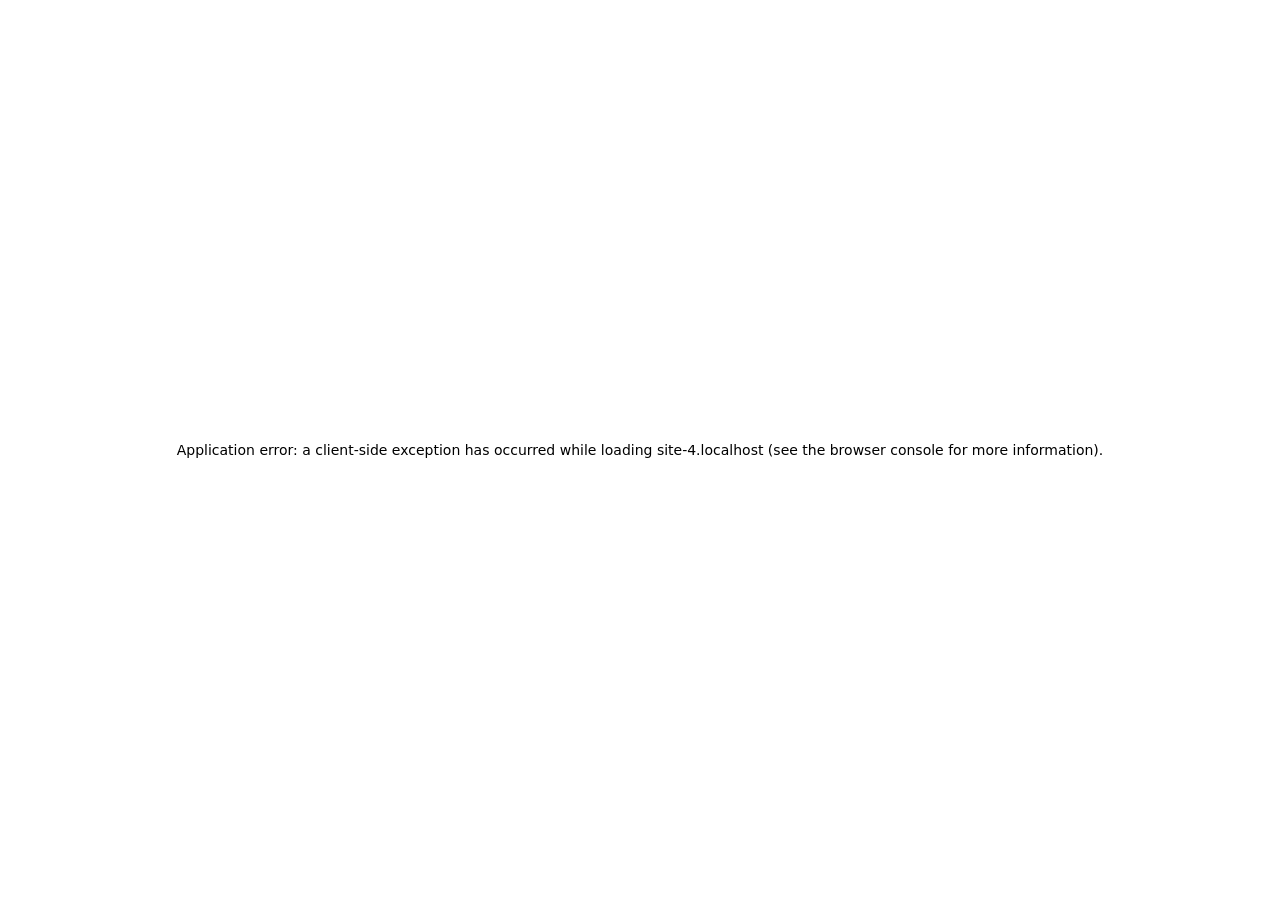
==== commit 8f832f82: "Updates" ====
--- a/index.html
+++ b/index.html
@@ -1 +1 @@
-<!DOCTYPE html><!--F53nK0afxphV2ybQ_9sPK--><html lang="en" class="geistsans_d5a4f12f-module__Ur3q_a__variable"><head><meta charSet="utf-8"/><meta name="viewport" content="width=device-width, initial-scale=1"/><link rel="preload" href="/_next/static/media/Geist_Variable-s.p.f19e4721.woff2" as="font" crossorigin="" type="font/woff2"/><link rel="stylesheet" href="/_next/static/chunks/ba63e9a76ec6bcd7.css" data-precedence="next"/><link rel="preload" as="script" fetchPriority="low" href="/_next/static/chunks/7be189d7e3bac895.js"/><script src="/_next/static/chunks/11fe75a1468250d6.js" async=""></script><script src="/_next/static/chunks/9219e225211b2df5.js" async=""></script><script src="/_next/static/chunks/turbopack-7fc4f90f7f743a98.js" async=""></script><script src="/_next/static/chunks/72ab84c625918b1e.js" async=""></script><script src="/_next/static/chunks/c3037b985d7e9a10.js" async=""></script><script src="/_next/static/chunks/a9abd50946d445d2.js" async=""></script><script src="/_next/static/chunks/ff1a16fafef87110.js" async=""></script><script src="/_next/static/chunks/694836347d1e5ef3.js" async=""></script><script src="/_next/static/chunks/8e0b47f184618e13.js" async=""></script><meta name="next-size-adjust" content=""/><title>RISS</title><meta name="description" content="Home/Landing page built with Next.js"/><meta name="robots" content="index, follow"/><meta property="og:title" content="RISS"/><meta property="og:description" content="Home/Landing page built with Next.js"/><meta property="og:type" content="website"/><meta name="twitter:card" content="summary"/><meta name="twitter:title" content="RISS"/><meta name="twitter:description" content="Home/Landing page built with Next.js"/><link rel="icon" href="/favicon.ico?favicon.c540bdda.ico" sizes="48x48" type="image/x-icon"/><script src="/_next/static/chunks/a6dad97d9634a72d.js" noModule=""></script></head><body class="bg-neutral-50 text-black selection:bg-teal-300 dark:bg-neutral-900 dark:text-white dark:selection:bg-pink-500 dark:selection:text-white"><div hidden=""><!--$--><!--/$--></div><nav class="sticky top-0 z-40 flex items-center justify-between p-4 lg:px-6 bg-white dark:bg-black"><div class="flex w-full items-center"><div class="flex w-full md:w-1/3"><a class="mr-2 flex w-full items-center justify-center md:w-auto lg:mr-6" href="/"><div class="flex flex-none items-center justify-center border border-neutral-200 bg-white dark:border-neutral-700 dark:bg-black h-10 w-10 rounded-xl"><svg xmlns="http://www.w3.org/2000/svg" aria-label="RISS logo" viewBox="0 0 32 32" class="h-4 w-4 fill-black dark:fill-white h-4 w-4"><rect x="2" y="2" width="28" height="28" rx="6"></rect><path d="M10 22 L22 10" stroke="inherit" stroke-width="3" stroke-linecap="round" fill="none"></path></svg></div><div class="ml-2 flex-none text-sm font-medium uppercase md:hidden lg:block">RISS</div></a><ul class="hidden gap-6 text-sm md:flex md:items-center"><li><a class="text-neutral-500 underline-offset-4 hover:text-black hover:underline dark:text-neutral-400 dark:hover:text-neutral-300" href="/">Home</a></li><li><a class="text-neutral-500 underline-offset-4 hover:text-black hover:underline dark:text-neutral-400 dark:hover:text-neutral-300" href="/#features">Features</a></li><li><a class="text-neutral-500 underline-offset-4 hover:text-black hover:underline dark:text-neutral-400 dark:hover:text-neutral-300" href="/#about">About</a></li></ul></div></div><div class="block flex-none md:hidden"><!--$!--><template data-dgst="BAILOUT_TO_CLIENT_SIDE_RENDERING"></template><!--/$--></div></nav><main><section id="hero" class="h-screen flex items-center justify-center scroll-mt-16 bg-linear-to-r from-teal-400 to-blue-500 text-white"><h1 class="text-5xl font-bold text-center">Welcome to <!-- -->RISS</h1></section><section id="features" class="min-h-screen scroll-mt-16 py-24 px-6 bg-neutral-50 dark:bg-neutral-900"><h2 class="text-4xl font-semibold mb-12 text-center">Features</h2><div class="max-w-4xl mx-auto grid gap-12 md:grid-cols-2"><div class="p-6 bg-white dark:bg-neutral-800 rounded-lg shadow"><h3 class="text-2xl font-medium mb-2">Feature One</h3><p>Some description of the first feature.</p></div><div class="p-6 bg-white dark:bg-neutral-800 rounded-lg shadow"><h3 class="text-2xl font-medium mb-2">Feature Two</h3><p>Some description of the second feature.</p></div><div class="p-6 bg-white dark:bg-neutral-800 rounded-lg shadow"><h3 class="text-2xl font-medium mb-2">Feature Three</h3><p>Some description of the third feature.</p></div><div class="p-6 bg-white dark:bg-neutral-800 rounded-lg shadow"><h3 class="text-2xl font-medium mb-2">Feature Four</h3><p>Some description of the fourth feature.</p></div></div></section><section id="about" class="min-h-screen scroll-mt-16 py-24 px-6 bg-teal-50 dark:bg-neutral-800"><h2 class="text-4xl font-semibold mb-6 text-center">About</h2><p class="max-w-3xl mx-auto text-center text-lg">This is a dummy About section for your landing page. You can replace this with actual content later.</p></section><section id="contact" class="min-h-screen scroll-mt-16 py-24 px-6 bg-neutral-100 dark:bg-neutral-900"><h2 class="text-4xl font-semibold mb-6 text-center">Contact</h2><p class="max-w-3xl mx-auto text-center text-lg mb-8">For enquiries, please contact us at:</p><p class="text-center text-lg font-medium"><a href="mailto:riyer02@gmail.com" class="underline hover:text-teal-600">riyer02@gmail.com</a></p></section><footer class="text-sm text-neutral-500 dark:text-neutral-400"><div class="mx-auto flex w-full max-w-7xl flex-col gap-6 border-t border-neutral-200 px-6 py-12 text-sm md:flex-row md:gap-12 md:px-4 min-[1320px]:px-0 dark:border-neutral-700"><div><a class="flex items-center gap-2 text-black md:pt-1 dark:text-white" href="/"><div class="flex flex-none items-center justify-center border border-neutral-200 bg-white dark:border-neutral-700 dark:bg-black h-7.5 w-7.5 rounded-lg"><svg xmlns="http://www.w3.org/2000/svg" aria-label="RISS logo" viewBox="0 0 32 32" class="h-4 w-4 fill-black dark:fill-white h-2.5 w-2.5"><rect x="2" y="2" width="28" height="28" rx="6"></rect><path d="M10 22 L22 10" stroke="inherit" stroke-width="3" stroke-linecap="round" fill="none"></path></svg></div><span class="uppercase">RISS</span></a></div><!--$--><nav><ul><li><a class="block p-2 text-lg underline-offset-4 hover:text-black hover:underline md:inline-block md:text-sm dark:hover:text-neutral-300" href="#about">About</a></li><li><a class="block p-2 text-lg underline-offset-4 hover:text-black hover:underline md:inline-block md:text-sm dark:hover:text-neutral-300" href="#contact">Contact</a></li><li><a class="block p-2 text-lg underline-offset-4 hover:text-black hover:underline md:inline-block md:text-sm dark:hover:text-neutral-300" href="/support/">Support</a></li></ul></nav><!--/$--></div><div class="border-t border-neutral-200 py-6 text-sm dark:border-neutral-700"><div class="mx-auto flex w-full max-w-7xl flex-col items-center gap-1 px-4 md:flex-row md:gap-0 md:px-4 min-[1320px]:px-0"><p>© <!-- -->2026<!-- --> <!-- -->Ravi Iyer Software Solutions<!-- -->.<!-- --> <!-- -->All rights reserved.</p></div></div></footer><!--$--><!--/$--></main><script src="/_next/static/chunks/7be189d7e3bac895.js" id="_R_" async=""></script><script>(self.__next_f=self.__next_f||[]).push([0])</script><script>self.__next_f.push([1,"1:\"$Sreact.fragment\"\n4:I[90783,[\"/_next/static/chunks/72ab84c625918b1e.js\",\"/_next/static/chunks/c3037b985d7e9a10.js\",\"/_next/static/chunks/a9abd50946d445d2.js\"],\"default\"]\n5:I[97367,[\"/_next/static/chunks/ff1a16fafef87110.js\",\"/_next/static/chunks/694836347d1e5ef3.js\"],\"OutletBoundary\"]\n6:\"$Sreact.suspense\"\n8:I[97367,[\"/_next/static/chunks/ff1a16fafef87110.js\",\"/_next/static/chunks/694836347d1e5ef3.js\"],\"ViewportBoundary\"]\na:I[97367,[\"/_next/static/chunks/ff1a16fafef87110.js\",\"/_next/static/chunks/694836347d1e5ef3.js\"],\"MetadataBoundary\"]\nc:I[68027,[],\"default\"]\n:HL[\"/_next/static/chunks/ba63e9a76ec6bcd7.css\",\"style\"]\n:HL[\"/_next/static/media/Geist_Variable-s.p.f19e4721.woff2\",\"font\",{\"crossOrigin\":\"\",\"type\":\"font/woff2\"}]\n"])</script><script>self.__next_f.push([1,"0:{\"P\":null,\"b\":\"F53nK0afxphV2ybQ_9sPK\",\"c\":[\"\",\"\"],\"q\":\"\",\"i\":false,\"f\":[[[\"\",{\"children\":[\"__PAGE__\",{}]},\"$undefined\",\"$undefined\",true],[[\"$\",\"$1\",\"c\",{\"children\":[[[\"$\",\"link\",\"0\",{\"rel\":\"stylesheet\",\"href\":\"/_next/static/chunks/ba63e9a76ec6bcd7.css\",\"precedence\":\"next\",\"crossOrigin\":\"$undefined\",\"nonce\":\"$undefined\"}],[\"$\",\"script\",\"script-0\",{\"src\":\"/_next/static/chunks/72ab84c625918b1e.js\",\"async\":true,\"nonce\":\"$undefined\"}],[\"$\",\"script\",\"script-1\",{\"src\":\"/_next/static/chunks/c3037b985d7e9a10.js\",\"async\":true,\"nonce\":\"$undefined\"}]],\"$L2\"]}],{\"children\":[[\"$\",\"$1\",\"c\",{\"children\":[[[\"$\",\"section\",null,{\"id\":\"hero\",\"className\":\"h-screen flex items-center justify-center scroll-mt-16 bg-linear-to-r from-teal-400 to-blue-500 text-white\",\"children\":[\"$\",\"h1\",null,{\"className\":\"text-5xl font-bold text-center\",\"children\":[\"Welcome to \",\"RISS\"]}]}],[\"$\",\"section\",null,{\"id\":\"features\",\"className\":\"min-h-screen scroll-mt-16 py-24 px-6 bg-neutral-50 dark:bg-neutral-900\",\"children\":[[\"$\",\"h2\",null,{\"className\":\"text-4xl font-semibold mb-12 text-center\",\"children\":\"Features\"}],[\"$\",\"div\",null,{\"className\":\"max-w-4xl mx-auto grid gap-12 md:grid-cols-2\",\"children\":[[\"$\",\"div\",null,{\"className\":\"p-6 bg-white dark:bg-neutral-800 rounded-lg shadow\",\"children\":[[\"$\",\"h3\",null,{\"className\":\"text-2xl font-medium mb-2\",\"children\":\"Feature One\"}],[\"$\",\"p\",null,{\"children\":\"Some description of the first feature.\"}]]}],[\"$\",\"div\",null,{\"className\":\"p-6 bg-white dark:bg-neutral-800 rounded-lg shadow\",\"children\":[[\"$\",\"h3\",null,{\"className\":\"text-2xl font-medium mb-2\",\"children\":\"Feature Two\"}],[\"$\",\"p\",null,{\"children\":\"Some description of the second feature.\"}]]}],[\"$\",\"div\",null,{\"className\":\"p-6 bg-white dark:bg-neutral-800 rounded-lg shadow\",\"children\":[[\"$\",\"h3\",null,{\"className\":\"text-2xl font-medium mb-2\",\"children\":\"Feature Three\"}],[\"$\",\"p\",null,{\"children\":\"Some description of the third feature.\"}]]}],[\"$\",\"div\",null,{\"className\":\"p-6 bg-white dark:bg-neutral-800 rounded-lg shadow\",\"children\":[[\"$\",\"h3\",null,{\"className\":\"text-2xl font-medium mb-2\",\"children\":\"Feature Four\"}],[\"$\",\"p\",null,{\"children\":\"Some description of the fourth feature.\"}]]}]]}]]}],[\"$\",\"section\",null,{\"id\":\"about\",\"className\":\"min-h-screen scroll-mt-16 py-24 px-6 bg-teal-50 dark:bg-neutral-800\",\"children\":[[\"$\",\"h2\",null,{\"className\":\"text-4xl font-semibold mb-6 text-center\",\"children\":\"About\"}],[\"$\",\"p\",null,{\"className\":\"max-w-3xl mx-auto text-center text-lg\",\"children\":\"This is a dummy About section for your landing page. You can replace this with actual content later.\"}]]}],[\"$\",\"section\",null,{\"id\":\"contact\",\"className\":\"min-h-screen scroll-mt-16 py-24 px-6 bg-neutral-100 dark:bg-neutral-900\",\"children\":[[\"$\",\"h2\",null,{\"className\":\"text-4xl font-semibold mb-6 text-center\",\"children\":\"Contact\"}],[\"$\",\"p\",null,{\"className\":\"max-w-3xl mx-auto text-center text-lg mb-8\",\"children\":\"For enquiries, please contact us at:\"}],[\"$\",\"p\",null,{\"className\":\"text-center text-lg font-medium\",\"children\":[\"$\",\"a\",null,{\"href\":\"mailto:riyer02@gmail.com\",\"className\":\"underline hover:text-teal-600\",\"children\":\"riyer02@gmail.com\"}]}]]}],\"$L3\",[\"$\",\"$L4\",null,{}]],[[\"$\",\"script\",\"script-0\",{\"src\":\"/_next/static/chunks/a9abd50946d445d2.js\",\"async\":true,\"nonce\":\"$undefined\"}]],[\"$\",\"$L5\",null,{\"children\":[\"$\",\"$6\",null,{\"name\":\"Next.MetadataOutlet\",\"children\":\"$@7\"}]}]]}],{},null,false,false]},null,false,false],[\"$\",\"$1\",\"h\",{\"children\":[null,[\"$\",\"$L8\",null,{\"children\":\"$L9\"}],[\"$\",\"div\",null,{\"hidden\":true,\"children\":[\"$\",\"$La\",null,{\"children\":[\"$\",\"$6\",null,{\"name\":\"Next.Metadata\",\"children\":\"$Lb\"}]}]}],[\"$\",\"meta\",null,{\"name\":\"next-size-adjust\",\"content\":\"\"}]]}],false]],\"m\":\"$undefined\",\"G\":[\"$c\",[]],\"S\":true}\n"])</script><script>self.__next_f.push([1,"e:I[39756,[\"/_next/static/chunks/ff1a16fafef87110.js\",\"/_next/static/chunks/694836347d1e5ef3.js\"],\"default\"]\nf:I[8821,[\"/_next/static/chunks/72ab84c625918b1e.js\",\"/_next/static/chunks/c3037b985d7e9a10.js\",\"/_next/static/chunks/8e0b47f184618e13.js\"],\"default\"]\n10:I[37457,[\"/_next/static/chunks/ff1a16fafef87110.js\",\"/_next/static/chunks/694836347d1e5ef3.js\"],\"default\"]\n11:I[22016,[\"/_next/static/chunks/72ab84c625918b1e.js\",\"/_next/static/chunks/c3037b985d7e9a10.js\",\"/_next/static/chunks/a9abd50946d445d2.js\"],\"\"]\n12:I[88286,[\"/_next/static/chunks/72ab84c625918b1e.js\",\"/_next/static/chunks/c3037b985d7e9a10.js\",\"/_next/static/chunks/a9abd50946d445d2.js\"],\"default\"]\n"])</script><script>self.__next_f.push([1,"2:[\"$\",\"html\",null,{\"lang\":\"en\",\"className\":\"geistsans_d5a4f12f-module__Ur3q_a__variable\",\"children\":[\"$\",\"body\",null,{\"className\":\"bg-neutral-50 text-black selection:bg-teal-300 dark:bg-neutral-900 dark:text-white dark:selection:bg-pink-500 dark:selection:text-white\",\"children\":[\"$Ld\",[\"$\",\"main\",null,{\"children\":[\"$\",\"$Le\",null,{\"parallelRouterKey\":\"children\",\"error\":\"$f\",\"errorStyles\":[],\"errorScripts\":[[\"$\",\"script\",\"script-0\",{\"src\":\"/_next/static/chunks/8e0b47f184618e13.js\",\"async\":true}]],\"template\":[\"$\",\"$L10\",null,{}],\"templateStyles\":\"$undefined\",\"templateScripts\":\"$undefined\",\"notFound\":[[[\"$\",\"title\",null,{\"children\":\"404: This page could not be found.\"}],[\"$\",\"div\",null,{\"style\":{\"fontFamily\":\"system-ui,\\\"Segoe UI\\\",Roboto,Helvetica,Arial,sans-serif,\\\"Apple Color Emoji\\\",\\\"Segoe UI Emoji\\\"\",\"height\":\"100vh\",\"textAlign\":\"center\",\"display\":\"flex\",\"flexDirection\":\"column\",\"alignItems\":\"center\",\"justifyContent\":\"center\"},\"children\":[\"$\",\"div\",null,{\"children\":[[\"$\",\"style\",null,{\"dangerouslySetInnerHTML\":{\"__html\":\"body{color:#000;background:#fff;margin:0}.next-error-h1{border-right:1px solid rgba(0,0,0,.3)}@media (prefers-color-scheme:dark){body{color:#fff;background:#000}.next-error-h1{border-right:1px solid rgba(255,255,255,.3)}}\"}}],[\"$\",\"h1\",null,{\"className\":\"next-error-h1\",\"style\":{\"display\":\"inline-block\",\"margin\":\"0 20px 0 0\",\"padding\":\"0 23px 0 0\",\"fontSize\":24,\"fontWeight\":500,\"verticalAlign\":\"top\",\"lineHeight\":\"49px\"},\"children\":404}],[\"$\",\"div\",null,{\"style\":{\"display\":\"inline-block\"},\"children\":[\"$\",\"h2\",null,{\"style\":{\"fontSize\":14,\"fontWeight\":400,\"lineHeight\":\"49px\",\"margin\":0},\"children\":\"This page could not be found.\"}]}]]}]}]],[]],\"forbidden\":\"$undefined\",\"unauthorized\":\"$undefined\"}]}]]}]}]\n"])</script><script>self.__next_f.push([1,"3:[\"$\",\"footer\",null,{\"className\":\"text-sm text-neutral-500 dark:text-neutral-400\",\"children\":[[\"$\",\"div\",null,{\"className\":\"mx-auto flex w-full max-w-7xl flex-col gap-6 border-t border-neutral-200 px-6 py-12 text-sm md:flex-row md:gap-12 md:px-4 min-[1320px]:px-0 dark:border-neutral-700\",\"children\":[[\"$\",\"div\",null,{\"children\":[\"$\",\"$L11\",null,{\"className\":\"flex items-center gap-2 text-black md:pt-1 dark:text-white\",\"href\":\"/\",\"prefetch\":false,\"children\":[[\"$\",\"div\",null,{\"className\":\"flex flex-none items-center justify-center border border-neutral-200 bg-white dark:border-neutral-700 dark:bg-black h-7.5 w-7.5 rounded-lg\",\"children\":[\"$\",\"svg\",null,{\"xmlns\":\"http://www.w3.org/2000/svg\",\"aria-label\":\"RISS logo\",\"viewBox\":\"0 0 32 32\",\"className\":\"h-4 w-4 fill-black dark:fill-white h-2.5 w-2.5\",\"children\":[[\"$\",\"rect\",null,{\"x\":\"2\",\"y\":\"2\",\"width\":\"28\",\"height\":\"28\",\"rx\":\"6\"}],[\"$\",\"path\",null,{\"d\":\"M10 22 L22 10\",\"stroke\":\"inherit\",\"strokeWidth\":\"3\",\"strokeLinecap\":\"round\",\"fill\":\"none\"}]]}]}],[\"$\",\"span\",null,{\"className\":\"uppercase\",\"children\":\"RISS\"}]]}]}],[\"$\",\"$6\",null,{\"fallback\":[\"$\",\"div\",null,{\"className\":\"flex h-47 w-50 flex-col gap-2\",\"children\":[[\"$\",\"div\",null,{\"className\":\"w-full h-6 animate-pulse rounded-sm bg-neutral-200 dark:bg-neutral-700\"}],[\"$\",\"div\",null,{\"className\":\"w-full h-6 animate-pulse rounded-sm bg-neutral-200 dark:bg-neutral-700\"}],[\"$\",\"div\",null,{\"className\":\"w-full h-6 animate-pulse rounded-sm bg-neutral-200 dark:bg-neutral-700\"}],[\"$\",\"div\",null,{\"className\":\"w-full h-6 animate-pulse rounded-sm bg-neutral-200 dark:bg-neutral-700\"}],[\"$\",\"div\",null,{\"className\":\"w-full h-6 animate-pulse rounded-sm bg-neutral-200 dark:bg-neutral-700\"}],[\"$\",\"div\",null,{\"className\":\"w-full h-6 animate-pulse rounded-sm bg-neutral-200 dark:bg-neutral-700\"}]]}],\"children\":[\"$\",\"$L12\",null,{\"menu\":[{\"title\":\"About\",\"path\":\"#about\"},{\"title\":\"Contact\",\"path\":\"#contact\"},{\"title\":\"Support\",\"path\":\"/support\"}]}]}]]}],[\"$\",\"div\",null,{\"className\":\"border-t border-neutral-200 py-6 text-sm dark:border-neutral-700\",\"children\":[\"$\",\"div\",null,{\"className\":\"mx-auto flex w-full max-w-7xl flex-col items-center gap-1 px-4 md:flex-row md:gap-0 md:px-4 min-[1320px]:px-0\",\"children\":[\"$\",\"p\",null,{\"children\":[\"© \",\"2026\",\" \",\"Ravi Iyer Software Solutions\",\".\",\" \",\"All rights reserved.\"]}]}]}]]}]\n"])</script><script>self.__next_f.push([1,"13:I[58279,[\"/_next/static/chunks/72ab84c625918b1e.js\",\"/_next/static/chunks/c3037b985d7e9a10.js\"],\"default\"]\n"])</script><script>self.__next_f.push([1,"d:[\"$\",\"nav\",null,{\"className\":\"sticky top-0 z-40 flex items-center justify-between p-4 lg:px-6 bg-white dark:bg-black\",\"children\":[[\"$\",\"div\",null,{\"className\":\"flex w-full items-center\",\"children\":[\"$\",\"div\",null,{\"className\":\"flex w-full md:w-1/3\",\"children\":[[\"$\",\"$L11\",null,{\"href\":\"/\",\"prefetch\":false,\"className\":\"mr-2 flex w-full items-center justify-center md:w-auto lg:mr-6\",\"children\":[[\"$\",\"div\",null,{\"className\":\"flex flex-none items-center justify-center border border-neutral-200 bg-white dark:border-neutral-700 dark:bg-black h-10 w-10 rounded-xl\",\"children\":[\"$\",\"svg\",null,{\"xmlns\":\"http://www.w3.org/2000/svg\",\"aria-label\":\"RISS logo\",\"viewBox\":\"0 0 32 32\",\"className\":\"h-4 w-4 fill-black dark:fill-white h-4 w-4\",\"children\":[[\"$\",\"rect\",null,{\"x\":\"2\",\"y\":\"2\",\"width\":\"28\",\"height\":\"28\",\"rx\":\"6\"}],[\"$\",\"path\",null,{\"d\":\"M10 22 L22 10\",\"stroke\":\"inherit\",\"strokeWidth\":\"3\",\"strokeLinecap\":\"round\",\"fill\":\"none\"}]]}]}],[\"$\",\"div\",null,{\"className\":\"ml-2 flex-none text-sm font-medium uppercase md:hidden lg:block\",\"children\":\"RISS\"}]]}],[\"$\",\"ul\",null,{\"className\":\"hidden gap-6 text-sm md:flex md:items-center\",\"children\":[[\"$\",\"li\",\"Home\",{\"children\":[\"$\",\"$L11\",null,{\"href\":\"/\",\"prefetch\":false,\"className\":\"text-neutral-500 underline-offset-4 hover:text-black hover:underline dark:text-neutral-400 dark:hover:text-neutral-300\",\"children\":\"Home\"}]}],[\"$\",\"li\",\"Features\",{\"children\":[\"$\",\"$L11\",null,{\"href\":\"/#features\",\"prefetch\":false,\"className\":\"text-neutral-500 underline-offset-4 hover:text-black hover:underline dark:text-neutral-400 dark:hover:text-neutral-300\",\"children\":\"Features\"}]}],[\"$\",\"li\",\"About\",{\"children\":[\"$\",\"$L11\",null,{\"href\":\"/#about\",\"prefetch\":false,\"className\":\"text-neutral-500 underline-offset-4 hover:text-black hover:underline dark:text-neutral-400 dark:hover:text-neutral-300\",\"children\":\"About\"}]}]]}]]}]}],[\"$\",\"div\",null,{\"className\":\"block flex-none md:hidden\",\"children\":[\"$\",\"$6\",null,{\"fallback\":null,\"children\":[\"$\",\"$L13\",null,{\"menu\":[{\"title\":\"Home\",\"path\":\"/\"},{\"title\":\"Features\",\"path\":\"/#features\"},{\"title\":\"About\",\"path\":\"/#about\"}]}]}]}]]}]\n"])</script><script>self.__next_f.push([1,"9:[[\"$\",\"meta\",\"0\",{\"charSet\":\"utf-8\"}],[\"$\",\"meta\",\"1\",{\"name\":\"viewport\",\"content\":\"width=device-width, initial-scale=1\"}]]\n"])</script><script>self.__next_f.push([1,"14:I[27201,[\"/_next/static/chunks/ff1a16fafef87110.js\",\"/_next/static/chunks/694836347d1e5ef3.js\"],\"IconMark\"]\n7:null\nb:[[\"$\",\"title\",\"0\",{\"children\":\"RISS\"}],[\"$\",\"meta\",\"1\",{\"name\":\"description\",\"content\":\"Home/Landing page built with Next.js\"}],[\"$\",\"meta\",\"2\",{\"name\":\"robots\",\"content\":\"index, follow\"}],[\"$\",\"meta\",\"3\",{\"property\":\"og:title\",\"content\":\"RISS\"}],[\"$\",\"meta\",\"4\",{\"property\":\"og:description\",\"content\":\"Home/Landing page built with Next.js\"}],[\"$\",\"meta\",\"5\",{\"property\":\"og:type\",\"content\":\"website\"}],[\"$\",\"meta\",\"6\",{\"name\":\"twitter:card\",\"content\":\"summary\"}],[\"$\",\"meta\",\"7\",{\"name\":\"twitter:title\",\"content\":\"RISS\"}],[\"$\",\"meta\",\"8\",{\"name\":\"twitter:description\",\"content\":\"Home/Landing page built with Next.js\"}],[\"$\",\"link\",\"9\",{\"rel\":\"icon\",\"href\":\"/favicon.ico?favicon.c540bdda.ico\",\"sizes\":\"48x48\",\"type\":\"image/x-icon\"}],[\"$\",\"$L14\",\"10\",{}]]\n"])</script></body></html>+<!DOCTYPE html><!--Y__ArLHEK4JRK4WQcJhmW--><html lang="en"><head><meta charSet="utf-8"/><meta name="viewport" content="width=device-width, initial-scale=1"/><link rel="stylesheet" href="/_next/static/chunks/b414a4aa0de2e34f.css" data-precedence="next"/><link rel="preload" as="script" fetchPriority="low" href="/_next/static/chunks/7be189d7e3bac895.js"/><script src="/_next/static/chunks/11fe75a1468250d6.js" async=""></script><script src="/_next/static/chunks/9219e225211b2df5.js" async=""></script><script src="/_next/static/chunks/turbopack-7fc4f90f7f743a98.js" async=""></script><script src="/_next/static/chunks/72ab84c625918b1e.js" async=""></script><script src="/_next/static/chunks/c3037b985d7e9a10.js" async=""></script><script src="/_next/static/chunks/a9abd50946d445d2.js" async=""></script><script src="/_next/static/chunks/ff1a16fafef87110.js" async=""></script><script src="/_next/static/chunks/694836347d1e5ef3.js" async=""></script><script src="/_next/static/chunks/8e0b47f184618e13.js" async=""></script><title>RISS</title><meta name="description" content="Home/Landing page built with Next.js"/><meta name="robots" content="index, follow"/><meta property="og:title" content="RISS"/><meta property="og:description" content="Home/Landing page built with Next.js"/><meta property="og:type" content="website"/><meta name="twitter:card" content="summary"/><meta name="twitter:title" content="RISS"/><meta name="twitter:description" content="Home/Landing page built with Next.js"/><link rel="icon" href="/favicon.ico?favicon.c540bdda.ico" sizes="48x48" type="image/x-icon"/><script src="/_next/static/chunks/a6dad97d9634a72d.js" noModule=""></script></head><body class="bg-neutral-50 text-black selection:bg-teal-300 dark:bg-neutral-900 dark:text-white dark:selection:bg-pink-500 dark:selection:text-white"><div hidden=""><!--$--><!--/$--></div><nav class="sticky top-0 z-40 flex items-center justify-between p-4 lg:px-6 bg-white dark:bg-black"><div class="flex w-full items-center"><div class="flex w-full md:w-1/3"><a class="mr-2 flex w-full items-center justify-center md:w-auto lg:mr-6" href="/"><div class="flex flex-none items-center justify-center border border-neutral-200 bg-white dark:border-neutral-700 dark:bg-black h-10 w-10 rounded-xl"><svg xmlns="http://www.w3.org/2000/svg" aria-label="RISS logo" viewBox="0 0 32 32" class="h-4 w-4 fill-black dark:fill-white h-4 w-4"><rect x="2" y="2" width="28" height="28" rx="6"></rect><path d="M10 22 L22 10" stroke="inherit" stroke-width="3" stroke-linecap="round" fill="none"></path></svg></div><div class="ml-2 flex-none text-sm font-medium uppercase md:hidden lg:block">RISS</div></a><ul class="hidden gap-6 text-sm md:flex md:items-center"><li><a class="text-neutral-500 underline-offset-4 hover:text-black hover:underline dark:text-neutral-400 dark:hover:text-neutral-300" href="/">Home</a></li><li><a class="text-neutral-500 underline-offset-4 hover:text-black hover:underline dark:text-neutral-400 dark:hover:text-neutral-300" href="/#features">Features</a></li><li><a class="text-neutral-500 underline-offset-4 hover:text-black hover:underline dark:text-neutral-400 dark:hover:text-neutral-300" href="/#about">About</a></li></ul></div></div><div class="block flex-none md:hidden"><!--$!--><template data-dgst="BAILOUT_TO_CLIENT_SIDE_RENDERING"></template><!--/$--></div></nav><main><section id="hero" class="h-screen flex items-center justify-center scroll-mt-16 bg-linear-to-r from-teal-400 to-blue-500 text-white"><h1 class="text-5xl font-bold text-center">Welcome to <!-- -->RISS</h1></section><section id="features" class="min-h-screen scroll-mt-16 py-24 px-6 bg-neutral-50 dark:bg-neutral-900"><h2 class="text-4xl font-semibold mb-12 text-center">Features</h2><div class="max-w-4xl mx-auto grid gap-12 md:grid-cols-2"><div class="p-6 bg-white dark:bg-neutral-800 rounded-lg shadow"><h3 class="text-2xl font-medium mb-2">Feature One</h3><p>Some description of the first feature.</p></div><div class="p-6 bg-white dark:bg-neutral-800 rounded-lg shadow"><h3 class="text-2xl font-medium mb-2">Feature Two</h3><p>Some description of the second feature.</p></div><div class="p-6 bg-white dark:bg-neutral-800 rounded-lg shadow"><h3 class="text-2xl font-medium mb-2">Feature Three</h3><p>Some description of the third feature.</p></div><div class="p-6 bg-white dark:bg-neutral-800 rounded-lg shadow"><h3 class="text-2xl font-medium mb-2">Feature Four</h3><p>Some description of the fourth feature.</p></div></div></section><section id="about" class="min-h-screen scroll-mt-16 py-24 px-6 bg-teal-50 dark:bg-neutral-800"><h2 class="text-4xl font-semibold mb-6 text-center">About</h2><p class="max-w-3xl mx-auto text-center text-lg">This is a dummy About section for your landing page. You can replace this with actual content later.</p></section><section id="contact" class="min-h-screen scroll-mt-16 py-24 px-6 bg-neutral-100 dark:bg-neutral-900"><h2 class="text-4xl font-semibold mb-6 text-center">Contact</h2><p class="max-w-3xl mx-auto text-center text-lg mb-8">For enquiries, please contact us at:</p><p class="text-center text-lg font-medium"><a href="mailto:riyer02@gmail.com" class="underline hover:text-teal-600">riyer02@gmail.com</a></p></section><footer class="text-sm text-neutral-500 dark:text-neutral-400"><div class="mx-auto flex w-full max-w-7xl flex-col gap-6 border-t border-neutral-200 px-6 py-12 text-sm md:flex-row md:gap-12 md:px-4 min-[1320px]:px-0 dark:border-neutral-700"><div><a class="flex items-center gap-2 text-black md:pt-1 dark:text-white" href="/"><div class="flex flex-none items-center justify-center border border-neutral-200 bg-white dark:border-neutral-700 dark:bg-black h-7.5 w-7.5 rounded-lg"><svg xmlns="http://www.w3.org/2000/svg" aria-label="RISS logo" viewBox="0 0 32 32" class="h-4 w-4 fill-black dark:fill-white h-2.5 w-2.5"><rect x="2" y="2" width="28" height="28" rx="6"></rect><path d="M10 22 L22 10" stroke="inherit" stroke-width="3" stroke-linecap="round" fill="none"></path></svg></div><span class="uppercase">RISS</span></a></div><!--$--><nav><ul><li><a class="block p-2 text-lg underline-offset-4 hover:text-black hover:underline md:inline-block md:text-sm dark:hover:text-neutral-300" href="#about">About</a></li><li><a class="block p-2 text-lg underline-offset-4 hover:text-black hover:underline md:inline-block md:text-sm dark:hover:text-neutral-300" href="#contact">Contact</a></li><li><a class="block p-2 text-lg underline-offset-4 hover:text-black hover:underline md:inline-block md:text-sm dark:hover:text-neutral-300" href="/support/">Support</a></li></ul></nav><!--/$--></div><div class="border-t border-neutral-200 py-6 text-sm dark:border-neutral-700"><div class="mx-auto flex w-full max-w-7xl flex-col items-center gap-1 px-4 md:flex-row md:gap-0 md:px-4 min-[1320px]:px-0"><p>© <!-- -->2026<!-- --> <!-- -->Ravi Iyer Software Solutions<!-- -->.<!-- --> <!-- -->All rights reserved.</p></div></div></footer><!--$--><!--/$--></main><script src="/_next/static/chunks/7be189d7e3bac895.js" id="_R_" async=""></script><script>(self.__next_f=self.__next_f||[]).push([0])</script><script>self.__next_f.push([1,"1:\"$Sreact.fragment\"\n4:I[90783,[\"/_next/static/chunks/72ab84c625918b1e.js\",\"/_next/static/chunks/c3037b985d7e9a10.js\",\"/_next/static/chunks/a9abd50946d445d2.js\"],\"default\"]\n5:I[97367,[\"/_next/static/chunks/ff1a16fafef87110.js\",\"/_next/static/chunks/694836347d1e5ef3.js\"],\"OutletBoundary\"]\n6:\"$Sreact.suspense\"\n8:I[97367,[\"/_next/static/chunks/ff1a16fafef87110.js\",\"/_next/static/chunks/694836347d1e5ef3.js\"],\"ViewportBoundary\"]\na:I[97367,[\"/_next/static/chunks/ff1a16fafef87110.js\",\"/_next/static/chunks/694836347d1e5ef3.js\"],\"MetadataBoundary\"]\nc:I[68027,[],\"default\"]\n:HL[\"/_next/static/chunks/b414a4aa0de2e34f.css\",\"style\"]\n"])</script><script>self.__next_f.push([1,"0:{\"P\":null,\"b\":\"Y_-ArLHEK4JRK4WQcJhmW\",\"c\":[\"\",\"\"],\"q\":\"\",\"i\":false,\"f\":[[[\"\",{\"children\":[\"__PAGE__\",{}]},\"$undefined\",\"$undefined\",true],[[\"$\",\"$1\",\"c\",{\"children\":[[[\"$\",\"link\",\"0\",{\"rel\":\"stylesheet\",\"href\":\"/_next/static/chunks/b414a4aa0de2e34f.css\",\"precedence\":\"next\",\"crossOrigin\":\"$undefined\",\"nonce\":\"$undefined\"}],[\"$\",\"script\",\"script-0\",{\"src\":\"/_next/static/chunks/72ab84c625918b1e.js\",\"async\":true,\"nonce\":\"$undefined\"}],[\"$\",\"script\",\"script-1\",{\"src\":\"/_next/static/chunks/c3037b985d7e9a10.js\",\"async\":true,\"nonce\":\"$undefined\"}]],\"$L2\"]}],{\"children\":[[\"$\",\"$1\",\"c\",{\"children\":[[[\"$\",\"section\",null,{\"id\":\"hero\",\"className\":\"h-screen flex items-center justify-center scroll-mt-16 bg-linear-to-r from-teal-400 to-blue-500 text-white\",\"children\":[\"$\",\"h1\",null,{\"className\":\"text-5xl font-bold text-center\",\"children\":[\"Welcome to \",\"RISS\"]}]}],[\"$\",\"section\",null,{\"id\":\"features\",\"className\":\"min-h-screen scroll-mt-16 py-24 px-6 bg-neutral-50 dark:bg-neutral-900\",\"children\":[[\"$\",\"h2\",null,{\"className\":\"text-4xl font-semibold mb-12 text-center\",\"children\":\"Features\"}],[\"$\",\"div\",null,{\"className\":\"max-w-4xl mx-auto grid gap-12 md:grid-cols-2\",\"children\":[[\"$\",\"div\",null,{\"className\":\"p-6 bg-white dark:bg-neutral-800 rounded-lg shadow\",\"children\":[[\"$\",\"h3\",null,{\"className\":\"text-2xl font-medium mb-2\",\"children\":\"Feature One\"}],[\"$\",\"p\",null,{\"children\":\"Some description of the first feature.\"}]]}],[\"$\",\"div\",null,{\"className\":\"p-6 bg-white dark:bg-neutral-800 rounded-lg shadow\",\"children\":[[\"$\",\"h3\",null,{\"className\":\"text-2xl font-medium mb-2\",\"children\":\"Feature Two\"}],[\"$\",\"p\",null,{\"children\":\"Some description of the second feature.\"}]]}],[\"$\",\"div\",null,{\"className\":\"p-6 bg-white dark:bg-neutral-800 rounded-lg shadow\",\"children\":[[\"$\",\"h3\",null,{\"className\":\"text-2xl font-medium mb-2\",\"children\":\"Feature Three\"}],[\"$\",\"p\",null,{\"children\":\"Some description of the third feature.\"}]]}],[\"$\",\"div\",null,{\"className\":\"p-6 bg-white dark:bg-neutral-800 rounded-lg shadow\",\"children\":[[\"$\",\"h3\",null,{\"className\":\"text-2xl font-medium mb-2\",\"children\":\"Feature Four\"}],[\"$\",\"p\",null,{\"children\":\"Some description of the fourth feature.\"}]]}]]}]]}],[\"$\",\"section\",null,{\"id\":\"about\",\"className\":\"min-h-screen scroll-mt-16 py-24 px-6 bg-teal-50 dark:bg-neutral-800\",\"children\":[[\"$\",\"h2\",null,{\"className\":\"text-4xl font-semibold mb-6 text-center\",\"children\":\"About\"}],[\"$\",\"p\",null,{\"className\":\"max-w-3xl mx-auto text-center text-lg\",\"children\":\"This is a dummy About section for your landing page. You can replace this with actual content later.\"}]]}],[\"$\",\"section\",null,{\"id\":\"contact\",\"className\":\"min-h-screen scroll-mt-16 py-24 px-6 bg-neutral-100 dark:bg-neutral-900\",\"children\":[[\"$\",\"h2\",null,{\"className\":\"text-4xl font-semibold mb-6 text-center\",\"children\":\"Contact\"}],[\"$\",\"p\",null,{\"className\":\"max-w-3xl mx-auto text-center text-lg mb-8\",\"children\":\"For enquiries, please contact us at:\"}],[\"$\",\"p\",null,{\"className\":\"text-center text-lg font-medium\",\"children\":[\"$\",\"a\",null,{\"href\":\"mailto:riyer02@gmail.com\",\"className\":\"underline hover:text-teal-600\",\"children\":\"riyer02@gmail.com\"}]}]]}],\"$L3\",[\"$\",\"$L4\",null,{}]],[[\"$\",\"script\",\"script-0\",{\"src\":\"/_next/static/chunks/a9abd50946d445d2.js\",\"async\":true,\"nonce\":\"$undefined\"}]],[\"$\",\"$L5\",null,{\"children\":[\"$\",\"$6\",null,{\"name\":\"Next.MetadataOutlet\",\"children\":\"$@7\"}]}]]}],{},null,false,false]},null,false,false],[\"$\",\"$1\",\"h\",{\"children\":[null,[\"$\",\"$L8\",null,{\"children\":\"$L9\"}],[\"$\",\"div\",null,{\"hidden\":true,\"children\":[\"$\",\"$La\",null,{\"children\":[\"$\",\"$6\",null,{\"name\":\"Next.Metadata\",\"children\":\"$Lb\"}]}]}],null]}],false]],\"m\":\"$undefined\",\"G\":[\"$c\",[]],\"S\":true}\n"])</script><script>self.__next_f.push([1,"e:I[39756,[\"/_next/static/chunks/ff1a16fafef87110.js\",\"/_next/static/chunks/694836347d1e5ef3.js\"],\"default\"]\nf:I[8821,[\"/_next/static/chunks/72ab84c625918b1e.js\",\"/_next/static/chunks/c3037b985d7e9a10.js\",\"/_next/static/chunks/8e0b47f184618e13.js\"],\"default\"]\n10:I[37457,[\"/_next/static/chunks/ff1a16fafef87110.js\",\"/_next/static/chunks/694836347d1e5ef3.js\"],\"default\"]\n11:I[22016,[\"/_next/static/chunks/72ab84c625918b1e.js\",\"/_next/static/chunks/c3037b985d7e9a10.js\",\"/_next/static/chunks/a9abd50946d445d2.js\"],\"\"]\n12:I[88286,[\"/_next/static/chunks/72ab84c625918b1e.js\",\"/_next/static/chunks/c3037b985d7e9a10.js\",\"/_next/static/chunks/a9abd50946d445d2.js\"],\"default\"]\n"])</script><script>self.__next_f.push([1,"2:[\"$\",\"html\",null,{\"lang\":\"en\",\"children\":[\"$\",\"body\",null,{\"className\":\"bg-neutral-50 text-black selection:bg-teal-300 dark:bg-neutral-900 dark:text-white dark:selection:bg-pink-500 dark:selection:text-white\",\"children\":[\"$Ld\",[\"$\",\"main\",null,{\"children\":[\"$\",\"$Le\",null,{\"parallelRouterKey\":\"children\",\"error\":\"$f\",\"errorStyles\":[],\"errorScripts\":[[\"$\",\"script\",\"script-0\",{\"src\":\"/_next/static/chunks/8e0b47f184618e13.js\",\"async\":true}]],\"template\":[\"$\",\"$L10\",null,{}],\"templateStyles\":\"$undefined\",\"templateScripts\":\"$undefined\",\"notFound\":[[[\"$\",\"title\",null,{\"children\":\"404: This page could not be found.\"}],[\"$\",\"div\",null,{\"style\":{\"fontFamily\":\"system-ui,\\\"Segoe UI\\\",Roboto,Helvetica,Arial,sans-serif,\\\"Apple Color Emoji\\\",\\\"Segoe UI Emoji\\\"\",\"height\":\"100vh\",\"textAlign\":\"center\",\"display\":\"flex\",\"flexDirection\":\"column\",\"alignItems\":\"center\",\"justifyContent\":\"center\"},\"children\":[\"$\",\"div\",null,{\"children\":[[\"$\",\"style\",null,{\"dangerouslySetInnerHTML\":{\"__html\":\"body{color:#000;background:#fff;margin:0}.next-error-h1{border-right:1px solid rgba(0,0,0,.3)}@media (prefers-color-scheme:dark){body{color:#fff;background:#000}.next-error-h1{border-right:1px solid rgba(255,255,255,.3)}}\"}}],[\"$\",\"h1\",null,{\"className\":\"next-error-h1\",\"style\":{\"display\":\"inline-block\",\"margin\":\"0 20px 0 0\",\"padding\":\"0 23px 0 0\",\"fontSize\":24,\"fontWeight\":500,\"verticalAlign\":\"top\",\"lineHeight\":\"49px\"},\"children\":404}],[\"$\",\"div\",null,{\"style\":{\"display\":\"inline-block\"},\"children\":[\"$\",\"h2\",null,{\"style\":{\"fontSize\":14,\"fontWeight\":400,\"lineHeight\":\"49px\",\"margin\":0},\"children\":\"This page could not be found.\"}]}]]}]}]],[]],\"forbidden\":\"$undefined\",\"unauthorized\":\"$undefined\"}]}]]}]}]\n"])</script><script>self.__next_f.push([1,"3:[\"$\",\"footer\",null,{\"className\":\"text-sm text-neutral-500 dark:text-neutral-400\",\"children\":[[\"$\",\"div\",null,{\"className\":\"mx-auto flex w-full max-w-7xl flex-col gap-6 border-t border-neutral-200 px-6 py-12 text-sm md:flex-row md:gap-12 md:px-4 min-[1320px]:px-0 dark:border-neutral-700\",\"children\":[[\"$\",\"div\",null,{\"children\":[\"$\",\"$L11\",null,{\"className\":\"flex items-center gap-2 text-black md:pt-1 dark:text-white\",\"href\":\"/\",\"prefetch\":false,\"children\":[[\"$\",\"div\",null,{\"className\":\"flex flex-none items-center justify-center border border-neutral-200 bg-white dark:border-neutral-700 dark:bg-black h-7.5 w-7.5 rounded-lg\",\"children\":[\"$\",\"svg\",null,{\"xmlns\":\"http://www.w3.org/2000/svg\",\"aria-label\":\"RISS logo\",\"viewBox\":\"0 0 32 32\",\"className\":\"h-4 w-4 fill-black dark:fill-white h-2.5 w-2.5\",\"children\":[[\"$\",\"rect\",null,{\"x\":\"2\",\"y\":\"2\",\"width\":\"28\",\"height\":\"28\",\"rx\":\"6\"}],[\"$\",\"path\",null,{\"d\":\"M10 22 L22 10\",\"stroke\":\"inherit\",\"strokeWidth\":\"3\",\"strokeLinecap\":\"round\",\"fill\":\"none\"}]]}]}],[\"$\",\"span\",null,{\"className\":\"uppercase\",\"children\":\"RISS\"}]]}]}],[\"$\",\"$6\",null,{\"fallback\":[\"$\",\"div\",null,{\"className\":\"flex h-47 w-50 flex-col gap-2\",\"children\":[[\"$\",\"div\",null,{\"className\":\"w-full h-6 animate-pulse rounded-sm bg-neutral-200 dark:bg-neutral-700\"}],[\"$\",\"div\",null,{\"className\":\"w-full h-6 animate-pulse rounded-sm bg-neutral-200 dark:bg-neutral-700\"}],[\"$\",\"div\",null,{\"className\":\"w-full h-6 animate-pulse rounded-sm bg-neutral-200 dark:bg-neutral-700\"}],[\"$\",\"div\",null,{\"className\":\"w-full h-6 animate-pulse rounded-sm bg-neutral-200 dark:bg-neutral-700\"}],[\"$\",\"div\",null,{\"className\":\"w-full h-6 animate-pulse rounded-sm bg-neutral-200 dark:bg-neutral-700\"}],[\"$\",\"div\",null,{\"className\":\"w-full h-6 animate-pulse rounded-sm bg-neutral-200 dark:bg-neutral-700\"}]]}],\"children\":[\"$\",\"$L12\",null,{\"menu\":[{\"title\":\"About\",\"path\":\"#about\"},{\"title\":\"Contact\",\"path\":\"#contact\"},{\"title\":\"Support\",\"path\":\"/support\"}]}]}]]}],[\"$\",\"div\",null,{\"className\":\"border-t border-neutral-200 py-6 text-sm dark:border-neutral-700\",\"children\":[\"$\",\"div\",null,{\"className\":\"mx-auto flex w-full max-w-7xl flex-col items-center gap-1 px-4 md:flex-row md:gap-0 md:px-4 min-[1320px]:px-0\",\"children\":[\"$\",\"p\",null,{\"children\":[\"© \",\"2026\",\" \",\"Ravi Iyer Software Solutions\",\".\",\" \",\"All rights reserved.\"]}]}]}]]}]\n"])</script><script>self.__next_f.push([1,"13:I[58279,[\"/_next/static/chunks/72ab84c625918b1e.js\",\"/_next/static/chunks/c3037b985d7e9a10.js\"],\"default\"]\n"])</script><script>self.__next_f.push([1,"d:[\"$\",\"nav\",null,{\"className\":\"sticky top-0 z-40 flex items-center justify-between p-4 lg:px-6 bg-white dark:bg-black\",\"children\":[[\"$\",\"div\",null,{\"className\":\"flex w-full items-center\",\"children\":[\"$\",\"div\",null,{\"className\":\"flex w-full md:w-1/3\",\"children\":[[\"$\",\"$L11\",null,{\"href\":\"/\",\"prefetch\":false,\"className\":\"mr-2 flex w-full items-center justify-center md:w-auto lg:mr-6\",\"children\":[[\"$\",\"div\",null,{\"className\":\"flex flex-none items-center justify-center border border-neutral-200 bg-white dark:border-neutral-700 dark:bg-black h-10 w-10 rounded-xl\",\"children\":[\"$\",\"svg\",null,{\"xmlns\":\"http://www.w3.org/2000/svg\",\"aria-label\":\"RISS logo\",\"viewBox\":\"0 0 32 32\",\"className\":\"h-4 w-4 fill-black dark:fill-white h-4 w-4\",\"children\":[[\"$\",\"rect\",null,{\"x\":\"2\",\"y\":\"2\",\"width\":\"28\",\"height\":\"28\",\"rx\":\"6\"}],[\"$\",\"path\",null,{\"d\":\"M10 22 L22 10\",\"stroke\":\"inherit\",\"strokeWidth\":\"3\",\"strokeLinecap\":\"round\",\"fill\":\"none\"}]]}]}],[\"$\",\"div\",null,{\"className\":\"ml-2 flex-none text-sm font-medium uppercase md:hidden lg:block\",\"children\":\"RISS\"}]]}],[\"$\",\"ul\",null,{\"className\":\"hidden gap-6 text-sm md:flex md:items-center\",\"children\":[[\"$\",\"li\",\"Home\",{\"children\":[\"$\",\"$L11\",null,{\"href\":\"/\",\"prefetch\":false,\"className\":\"text-neutral-500 underline-offset-4 hover:text-black hover:underline dark:text-neutral-400 dark:hover:text-neutral-300\",\"children\":\"Home\"}]}],[\"$\",\"li\",\"Features\",{\"children\":[\"$\",\"$L11\",null,{\"href\":\"/#features\",\"prefetch\":false,\"className\":\"text-neutral-500 underline-offset-4 hover:text-black hover:underline dark:text-neutral-400 dark:hover:text-neutral-300\",\"children\":\"Features\"}]}],[\"$\",\"li\",\"About\",{\"children\":[\"$\",\"$L11\",null,{\"href\":\"/#about\",\"prefetch\":false,\"className\":\"text-neutral-500 underline-offset-4 hover:text-black hover:underline dark:text-neutral-400 dark:hover:text-neutral-300\",\"children\":\"About\"}]}]]}]]}]}],[\"$\",\"div\",null,{\"className\":\"block flex-none md:hidden\",\"children\":[\"$\",\"$6\",null,{\"fallback\":null,\"children\":[\"$\",\"$L13\",null,{\"menu\":[{\"title\":\"Home\",\"path\":\"/\"},{\"title\":\"Features\",\"path\":\"/#features\"},{\"title\":\"About\",\"path\":\"/#about\"}]}]}]}]]}]\n"])</script><script>self.__next_f.push([1,"9:[[\"$\",\"meta\",\"0\",{\"charSet\":\"utf-8\"}],[\"$\",\"meta\",\"1\",{\"name\":\"viewport\",\"content\":\"width=device-width, initial-scale=1\"}]]\n"])</script><script>self.__next_f.push([1,"14:I[27201,[\"/_next/static/chunks/ff1a16fafef87110.js\",\"/_next/static/chunks/694836347d1e5ef3.js\"],\"IconMark\"]\n7:null\nb:[[\"$\",\"title\",\"0\",{\"children\":\"RISS\"}],[\"$\",\"meta\",\"1\",{\"name\":\"description\",\"content\":\"Home/Landing page built with Next.js\"}],[\"$\",\"meta\",\"2\",{\"name\":\"robots\",\"content\":\"index, follow\"}],[\"$\",\"meta\",\"3\",{\"property\":\"og:title\",\"content\":\"RISS\"}],[\"$\",\"meta\",\"4\",{\"property\":\"og:description\",\"content\":\"Home/Landing page built with Next.js\"}],[\"$\",\"meta\",\"5\",{\"property\":\"og:type\",\"content\":\"website\"}],[\"$\",\"meta\",\"6\",{\"name\":\"twitter:card\",\"content\":\"summary\"}],[\"$\",\"meta\",\"7\",{\"name\":\"twitter:title\",\"content\":\"RISS\"}],[\"$\",\"meta\",\"8\",{\"name\":\"twitter:description\",\"content\":\"Home/Landing page built with Next.js\"}],[\"$\",\"link\",\"9\",{\"rel\":\"icon\",\"href\":\"/favicon.ico?favicon.c540bdda.ico\",\"sizes\":\"48x48\",\"type\":\"image/x-icon\"}],[\"$\",\"$L14\",\"10\",{}]]\n"])</script></body></html>
--- a/_next/static/chunks/b414a4aa0de2e34f.css
+++ b/_next/static/chunks/b414a4aa0de2e34f.css
@@ -0,0 +1 @@
+@layer properties{@supports (((-webkit-hyphens:none)) and (not (margin-trim:inline))) or ((-moz-orient:inline) and (not (color:rgb(from red r g b)))){*,:before,:after,::backdrop{--tw-translate-x:0;--tw-translate-y:0;--tw-translate-z:0;--tw-border-style:solid;--tw-gradient-position:initial;--tw-gradient-from:#0000;--tw-gradient-via:#0000;--tw-gradient-to:#0000;--tw-gradient-stops:initial;--tw-gradient-via-stops:initial;--tw-gradient-from-position:0%;--tw-gradient-via-position:50%;--tw-gradient-to-position:100%;--tw-font-weight:initial;--tw-tracking:initial;--tw-shadow:0 0 #0000;--tw-shadow-color:initial;--tw-shadow-alpha:100%;--tw-inset-shadow:0 0 #0000;--tw-inset-shadow-color:initial;--tw-inset-shadow-alpha:100%;--tw-ring-color:initial;--tw-ring-shadow:0 0 #0000;--tw-inset-ring-color:initial;--tw-inset-ring-shadow:0 0 #0000;--tw-ring-inset:initial;--tw-ring-offset-width:0px;--tw-ring-offset-color:#fff;--tw-ring-offset-shadow:0 0 #0000;--tw-backdrop-blur:initial;--tw-backdrop-brightness:initial;--tw-backdrop-contrast:initial;--tw-backdrop-grayscale:initial;--tw-backdrop-hue-rotate:initial;--tw-backdrop-invert:initial;--tw-backdrop-opacity:initial;--tw-backdrop-saturate:initial;--tw-backdrop-sepia:initial;--tw-duration:initial;--tw-ease:initial;--tw-scale-x:1;--tw-scale-y:1;--tw-scale-z:1}}}@layer theme{:root,:host{--font-sans:ui-sans-serif,system-ui,sans-serif,"Apple Color Emoji","Segoe UI Emoji","Segoe UI Symbol","Noto Color Emoji";--font-mono:ui-monospace,SFMono-Regular,Menlo,Monaco,Consolas,"Liberation Mono","Courier New",monospace;--color-teal-50:#f0fdfa;--color-teal-300:#46ecd5;--color-teal-400:#00d3bd;--color-teal-600:#009588;--color-blue-500:#3080ff;--color-blue-600:#155dfc;--color-pink-500:#f6339a;--color-gray-200:#e5e7eb;--color-neutral-50:#fafafa;--color-neutral-100:#f5f5f5;--color-neutral-200:#e5e5e5;--color-neutral-300:#d4d4d4;--color-neutral-400:#a1a1a1;--color-neutral-500:#737373;--color-neutral-600:#525252;--color-neutral-700:#404040;--color-neutral-800:#262626;--color-neutral-900:#171717;--color-black:#000;--color-white:#fff;--spacing:.25rem;--text-sm:.875rem;--text-sm--line-height:calc(1.25/.875);--text-lg:1.125rem;--text-lg--line-height:calc(1.75/1.125);--text-xl:1.25rem;--text-xl--line-height:calc(1.75/1.25);--text-2xl:1.5rem;--text-2xl--line-height:calc(2/1.5);--text-4xl:2.25rem;--text-4xl--line-height:calc(2.5/2.25);--text-5xl:3rem;--text-5xl--line-height:1;--font-weight-medium:500;--font-weight-semibold:600;--font-weight-bold:700;--tracking-wide:.025em;--radius-sm:.25rem;--radius-md:.375rem;--radius-lg:.5rem;--radius-xl:.75rem;--ease-out:cubic-bezier(0,0,.2,1);--ease-in-out:cubic-bezier(.4,0,.2,1);--animate-pulse:pulse 2s cubic-bezier(.4,0,.6,1)infinite;--default-transition-duration:.15s;--default-transition-timing-function:cubic-bezier(.4,0,.2,1);--default-font-family:var(--font-sans);--default-mono-font-family:var(--font-mono)}@supports (color:lab(0% 0 0)){:root,:host{--color-teal-50:lab(98.3189% -4.74921 -.111723);--color-teal-300:lab(84.8977% -48.1517 -1.3321);--color-teal-400:lab(76.0109% -53.3483 -2.27907);--color-teal-600:lab(55.0223% -41.0774 -3.90277);--color-blue-500:lab(54.1736% 13.3368 -74.6839);--color-blue-600:lab(44.0605% 29.0279 -86.0352);--color-pink-500:lab(56.9303% 76.8162 -8.07021);--color-gray-200:lab(91.6229% -.159085 -2.26791);--color-neutral-50:lab(98.26% 0 0);--color-neutral-100:lab(96.52% -.0000596046 0);--color-neutral-200:lab(90.952% -.0000596046 0);--color-neutral-300:lab(84.92% 0 0);--color-neutral-400:lab(66.128% -.0000298023 .0000119209);--color-neutral-500:lab(48.496% 0 0);--color-neutral-600:lab(34.924% 0 0);--color-neutral-700:lab(27.036% 0 0);--color-neutral-800:lab(15.204% 0 0);--color-neutral-900:lab(7.78201% -.0000149012 0)}}}@layer base{*,:after,:before,::backdrop{box-sizing:border-box;border:0 solid;margin:0;padding:0}::file-selector-button{box-sizing:border-box;border:0 solid;margin:0;padding:0}html,:host{-webkit-text-size-adjust:100%;tab-size:4;line-height:1.5;font-family:var(--default-font-family,ui-sans-serif,system-ui,sans-serif,"Apple Color Emoji","Segoe UI Emoji","Segoe UI Symbol","Noto Color Emoji");font-feature-settings:var(--default-font-feature-settings,normal);font-variation-settings:var(--default-font-variation-settings,normal);-webkit-tap-highlight-color:transparent}hr{height:0;color:inherit;border-top-width:1px}abbr:where([title]){-webkit-text-decoration:underline dotted;text-decoration:underline dotted}h1,h2,h3,h4,h5,h6{font-size:inherit;font-weight:inherit}a{color:inherit;-webkit-text-decoration:inherit;-webkit-text-decoration:inherit;-webkit-text-decoration:inherit;-webkit-text-decoration:inherit;text-decoration:inherit}b,strong{font-weight:bolder}code,kbd,samp,pre{font-family:var(--default-mono-font-family,ui-monospace,SFMono-Regular,Menlo,Monaco,Consolas,"Liberation Mono","Courier New",monospace);font-feature-settings:var(--default-mono-font-feature-settings,normal);font-variation-settings:var(--default-mono-font-variation-settings,normal);font-size:1em}small{font-size:80%}sub,sup{vertical-align:baseline;font-size:75%;line-height:0;position:relative}sub{bottom:-.25em}sup{top:-.5em}table{text-indent:0;border-color:inherit;border-collapse:collapse}:-moz-focusring{outline:auto}progress{vertical-align:baseline}summary{display:list-item}ol,ul,menu{list-style:none}img,svg,video,canvas,audio,iframe,embed,object{vertical-align:middle;display:block}img,video{max-width:100%;height:auto}button,input,select,optgroup,textarea{font:inherit;font-feature-settings:inherit;font-variation-settings:inherit;letter-spacing:inherit;color:inherit;opacity:1;background-color:#0000;border-radius:0}::file-selector-button{font:inherit;font-feature-settings:inherit;font-variation-settings:inherit;letter-spacing:inherit;color:inherit;opacity:1;background-color:#0000;border-radius:0}:where(select:is([multiple],[size])) optgroup{font-weight:bolder}:where(select:is([multiple],[size])) optgroup option{padding-inline-start:20px}::file-selector-button{margin-inline-end:4px}::placeholder{opacity:1}@supports (not ((-webkit-appearance:-apple-pay-button))) or (contain-intrinsic-size:1px){::placeholder{color:currentColor}@supports (color:color-mix(in lab, red, red)){::placeholder{color:color-mix(in oklab,currentcolor 50%,transparent)}}}textarea{resize:vertical}::-webkit-search-decoration{-webkit-appearance:none}::-webkit-date-and-time-value{min-height:1lh;text-align:inherit}::-webkit-datetime-edit{display:inline-flex}::-webkit-datetime-edit-fields-wrapper{padding:0}::-webkit-datetime-edit{padding-block:0}::-webkit-datetime-edit-year-field{padding-block:0}::-webkit-datetime-edit-month-field{padding-block:0}::-webkit-datetime-edit-day-field{padding-block:0}::-webkit-datetime-edit-hour-field{padding-block:0}::-webkit-datetime-edit-minute-field{padding-block:0}::-webkit-datetime-edit-second-field{padding-block:0}::-webkit-datetime-edit-millisecond-field{padding-block:0}::-webkit-datetime-edit-meridiem-field{padding-block:0}::-webkit-calendar-picker-indicator{line-height:1}:-moz-ui-invalid{box-shadow:none}button,input:where([type=button],[type=reset],[type=submit]){appearance:button}::file-selector-button{appearance:button}::-webkit-inner-spin-button{height:auto}::-webkit-outer-spin-button{height:auto}[hidden]:where(:not([hidden=until-found])){display:none!important}*,:after,:before,::backdrop{border-color:var(--color-gray-200,currentColor)}::file-selector-button{border-color:var(--color-gray-200,currentColor)}}@layer components;@layer utilities{.fixed{position:fixed}.relative{position:relative}.static{position:static}.sticky{position:sticky}.inset-0{inset:calc(var(--spacing)*0)}.top-0{top:calc(var(--spacing)*0)}.right-0{right:calc(var(--spacing)*0)}.right-6{right:calc(var(--spacing)*6)}.bottom-6{bottom:calc(var(--spacing)*6)}.z-40{z-index:40}.z-50{z-index:50}.mx-auto{margin-inline:auto}.my-2{margin-block:calc(var(--spacing)*2)}.my-4{margin-block:calc(var(--spacing)*4)}.mt-4{margin-top:calc(var(--spacing)*4)}.mr-2{margin-right:calc(var(--spacing)*2)}.mb-2{margin-bottom:calc(var(--spacing)*2)}.mb-4{margin-bottom:calc(var(--spacing)*4)}.mb-6{margin-bottom:calc(var(--spacing)*6)}.mb-8{margin-bottom:calc(var(--spacing)*8)}.mb-12{margin-bottom:calc(var(--spacing)*12)}.ml-2{margin-left:calc(var(--spacing)*2)}.block{display:block}.contents{display:contents}.flex{display:flex}.grid{display:grid}.hidden{display:none}.h-2\.5{height:calc(var(--spacing)*2.5)}.h-4{height:calc(var(--spacing)*4)}.h-6{height:calc(var(--spacing)*6)}.h-7\.5{height:calc(var(--spacing)*7.5)}.h-10{height:calc(var(--spacing)*10)}.h-11{height:calc(var(--spacing)*11)}.h-47{height:calc(var(--spacing)*47)}.h-full{height:100%}.h-screen{height:100vh}.min-h-screen{min-height:100vh}.w-2\.5{width:calc(var(--spacing)*2.5)}.w-3\/4{width:75%}.w-4{width:calc(var(--spacing)*4)}.w-6{width:calc(var(--spacing)*6)}.w-7\.5{width:calc(var(--spacing)*7.5)}.w-10{width:calc(var(--spacing)*10)}.w-11{width:calc(var(--spacing)*11)}.w-50{width:calc(var(--spacing)*50)}.w-full{width:100%}.max-w-3xl{max-width:48rem}.max-w-4xl{max-width:56rem}.max-w-7xl{max-width:80rem}.max-w-sm{max-width:24rem}.max-w-xl{max-width:36rem}.flex-none{flex:none}.translate-x-0{--tw-translate-x:calc(var(--spacing)*0);translate:var(--tw-translate-x)var(--tw-translate-y)}.translate-x-full{--tw-translate-x:100%;translate:var(--tw-translate-x)var(--tw-translate-y)}.animate-pulse{animation:var(--animate-pulse)}.cursor-pointer{cursor:pointer}.resize{resize:both}.scroll-mt-16{scroll-margin-top:calc(var(--spacing)*16)}.flex-col{flex-direction:column}.items-center{align-items:center}.justify-between{justify-content:space-between}.justify-center{justify-content:center}.gap-1{gap:calc(var(--spacing)*1)}.gap-2{gap:calc(var(--spacing)*2)}.gap-6{gap:calc(var(--spacing)*6)}.gap-12{gap:calc(var(--spacing)*12)}.rounded{border-radius:.25rem}.rounded-full{border-radius:3.40282e38px}.rounded-lg{border-radius:var(--radius-lg)}.rounded-md{border-radius:var(--radius-md)}.rounded-sm{border-radius:var(--radius-sm)}.rounded-xl{border-radius:var(--radius-xl)}.border{border-style:var(--tw-border-style);border-width:1px}.border-t{border-top-style:var(--tw-border-style);border-top-width:1px}.border-neutral-200{border-color:var(--color-neutral-200)}.bg-black\/30{background-color:#0000004d}@supports (color:color-mix(in lab, red, red)){.bg-black\/30{background-color:color-mix(in oklab,var(--color-black)30%,transparent)}}.bg-blue-600{background-color:var(--color-blue-600)}.bg-neutral-50{background-color:var(--color-neutral-50)}.bg-neutral-100{background-color:var(--color-neutral-100)}.bg-neutral-200{background-color:var(--color-neutral-200)}.bg-neutral-300\/80{background-color:#d4d4d4cc}@supports (color:color-mix(in lab, red, red)){.bg-neutral-300\/80{background-color:color-mix(in oklab,var(--color-neutral-300)80%,transparent)}}.bg-teal-50{background-color:var(--color-teal-50)}.bg-white{background-color:var(--color-white)}.bg-linear-to-r{--tw-gradient-position:to right}@supports (background-image:linear-gradient(in lab, red, red)){.bg-linear-to-r{--tw-gradient-position:to right in oklab}}.bg-linear-to-r{background-image:linear-gradient(var(--tw-gradient-stops))}.from-teal-400{--tw-gradient-from:var(--color-teal-400);--tw-gradient-stops:var(--tw-gradient-via-stops,var(--tw-gradient-position),var(--tw-gradient-from)var(--tw-gradient-from-position),var(--tw-gradient-to)var(--tw-gradient-to-position))}.to-blue-500{--tw-gradient-to:var(--color-blue-500);--tw-gradient-stops:var(--tw-gradient-via-stops,var(--tw-gradient-position),var(--tw-gradient-from)var(--tw-gradient-from-position),var(--tw-gradient-to)var(--tw-gradient-to-position))}.fill-black{fill:var(--color-black)}.p-2{padding:calc(var(--spacing)*2)}.p-3{padding:calc(var(--spacing)*3)}.p-4{padding:calc(var(--spacing)*4)}.p-6{padding:calc(var(--spacing)*6)}.p-8{padding:calc(var(--spacing)*8)}.px-4{padding-inline:calc(var(--spacing)*4)}.px-6{padding-inline:calc(var(--spacing)*6)}.py-2{padding-block:calc(var(--spacing)*2)}.py-6{padding-block:calc(var(--spacing)*6)}.py-12{padding-block:calc(var(--spacing)*12)}.py-24{padding-block:calc(var(--spacing)*24)}.pb-6{padding-bottom:calc(var(--spacing)*6)}.text-center{text-align:center}.text-2xl{font-size:var(--text-2xl);line-height:var(--tw-leading,var(--text-2xl--line-height))}.text-4xl{font-size:var(--text-4xl);line-height:var(--tw-leading,var(--text-4xl--line-height))}.text-5xl{font-size:var(--text-5xl);line-height:var(--tw-leading,var(--text-5xl--line-height))}.text-lg{font-size:var(--text-lg);line-height:var(--tw-leading,var(--text-lg--line-height))}.text-sm{font-size:var(--text-sm);line-height:var(--tw-leading,var(--text-sm--line-height))}.text-xl{font-size:var(--text-xl);line-height:var(--tw-leading,var(--text-xl--line-height))}.font-bold{--tw-font-weight:var(--font-weight-bold);font-weight:var(--font-weight-bold)}.font-medium{--tw-font-weight:var(--font-weight-medium);font-weight:var(--font-weight-medium)}.font-semibold{--tw-font-weight:var(--font-weight-semibold);font-weight:var(--font-weight-semibold)}.tracking-wide{--tw-tracking:var(--tracking-wide);letter-spacing:var(--tracking-wide)}.text-black{color:var(--color-black)}.text-neutral-500{color:var(--color-neutral-500)}.text-neutral-600{color:var(--color-neutral-600)}.text-neutral-700{color:var(--color-neutral-700)}.text-white{color:var(--color-white)}.uppercase{text-transform:uppercase}.underline{text-decoration-line:underline}.underline-offset-4{text-underline-offset:4px}.opacity-0{opacity:0}.opacity-100{opacity:1}.shadow{--tw-shadow:0 1px 3px 0 var(--tw-shadow-color,#0000001a),0 1px 2px -1px var(--tw-shadow-color,#0000001a);box-shadow:var(--tw-inset-shadow),var(--tw-inset-ring-shadow),var(--tw-ring-offset-shadow),var(--tw-ring-shadow),var(--tw-shadow)}.shadow-md{--tw-shadow:0 4px 6px -1px var(--tw-shadow-color,#0000001a),0 2px 4px -2px var(--tw-shadow-color,#0000001a);box-shadow:var(--tw-inset-shadow),var(--tw-inset-ring-shadow),var(--tw-ring-offset-shadow),var(--tw-ring-shadow),var(--tw-shadow)}.shadow-xl{--tw-shadow:0 20px 25px -5px var(--tw-shadow-color,#0000001a),0 8px 10px -6px var(--tw-shadow-color,#0000001a);box-shadow:var(--tw-inset-shadow),var(--tw-inset-ring-shadow),var(--tw-ring-offset-shadow),var(--tw-ring-shadow),var(--tw-shadow)}.backdrop-blur{--tw-backdrop-blur:blur(8px);-webkit-backdrop-filter:var(--tw-backdrop-blur,)var(--tw-backdrop-brightness,)var(--tw-backdrop-contrast,)var(--tw-backdrop-grayscale,)var(--tw-backdrop-hue-rotate,)var(--tw-backdrop-invert,)var(--tw-backdrop-opacity,)var(--tw-backdrop-saturate,)var(--tw-backdrop-sepia,);backdrop-filter:var(--tw-backdrop-blur,)var(--tw-backdrop-brightness,)var(--tw-backdrop-contrast,)var(--tw-backdrop-grayscale,)var(--tw-backdrop-hue-rotate,)var(--tw-backdrop-invert,)var(--tw-backdrop-opacity,)var(--tw-backdrop-saturate,)var(--tw-backdrop-sepia,)}.backdrop-blur-\[\.5px\]{--tw-backdrop-blur:blur(.5px);-webkit-backdrop-filter:var(--tw-backdrop-blur,)var(--tw-backdrop-brightness,)var(--tw-backdrop-contrast,)var(--tw-backdrop-grayscale,)var(--tw-backdrop-hue-rotate,)var(--tw-backdrop-invert,)var(--tw-backdrop-opacity,)var(--tw-backdrop-saturate,)var(--tw-backdrop-sepia,);backdrop-filter:var(--tw-backdrop-blur,)var(--tw-backdrop-brightness,)var(--tw-backdrop-contrast,)var(--tw-backdrop-grayscale,)var(--tw-backdrop-hue-rotate,)var(--tw-backdrop-invert,)var(--tw-backdrop-opacity,)var(--tw-backdrop-saturate,)var(--tw-backdrop-sepia,)}.backdrop-blur-none{--tw-backdrop-blur: ;-webkit-backdrop-filter:var(--tw-backdrop-blur,)var(--tw-backdrop-brightness,)var(--tw-backdrop-contrast,)var(--tw-backdrop-grayscale,)var(--tw-backdrop-hue-rotate,)var(--tw-backdrop-invert,)var(--tw-backdrop-opacity,)var(--tw-backdrop-saturate,)var(--tw-backdrop-sepia,);backdrop-filter:var(--tw-backdrop-blur,)var(--tw-backdrop-brightness,)var(--tw-backdrop-contrast,)var(--tw-backdrop-grayscale,)var(--tw-backdrop-hue-rotate,)var(--tw-backdrop-invert,)var(--tw-backdrop-opacity,)var(--tw-backdrop-saturate,)var(--tw-backdrop-sepia,)}.transition-all{transition-property:all;transition-timing-function:var(--tw-ease,var(--default-transition-timing-function));transition-duration:var(--tw-duration,var(--default-transition-duration))}.transition-colors{transition-property:color,background-color,border-color,outline-color,text-decoration-color,fill,stroke,--tw-gradient-from,--tw-gradient-via,--tw-gradient-to;transition-timing-function:var(--tw-ease,var(--default-transition-timing-function));transition-duration:var(--tw-duration,var(--default-transition-duration))}.duration-200{--tw-duration:.2s;transition-duration:.2s}.duration-300{--tw-duration:.3s;transition-duration:.3s}.ease-in-out{--tw-ease:var(--ease-in-out);transition-timing-function:var(--ease-in-out)}.ease-out{--tw-ease:var(--ease-out);transition-timing-function:var(--ease-out)}.selection\:bg-teal-300 ::selection,.selection\:bg-teal-300::selection{background-color:var(--color-teal-300)}@media (hover:hover){.hover\:scale-105:hover{--tw-scale-x:105%;--tw-scale-y:105%;--tw-scale-z:105%;scale:var(--tw-scale-x)var(--tw-scale-y)}.hover\:bg-white:hover{background-color:var(--color-white)}.hover\:text-black:hover{color:var(--color-black)}.hover\:text-neutral-500:hover{color:var(--color-neutral-500)}.hover\:text-teal-600:hover{color:var(--color-teal-600)}.hover\:underline:hover{text-decoration-line:underline}.hover\:opacity-90:hover{opacity:.9}.hover\:shadow-xl:hover{--tw-shadow:0 20px 25px -5px var(--tw-shadow-color,#0000001a),0 8px 10px -6px var(--tw-shadow-color,#0000001a);box-shadow:var(--tw-inset-shadow),var(--tw-inset-ring-shadow),var(--tw-ring-offset-shadow),var(--tw-ring-shadow),var(--tw-shadow)}}@media (min-width:1320px){.min-\[1320px\]\:px-0{padding-inline:calc(var(--spacing)*0)}}@media (min-width:48rem){.md\:flex{display:flex}.md\:hidden{display:none}.md\:inline-block{display:inline-block}.md\:w-1\/3{width:33.3333%}.md\:w-auto{width:auto}.md\:grid-cols-2{grid-template-columns:repeat(2,minmax(0,1fr))}.md\:flex-row{flex-direction:row}.md\:items-center{align-items:center}.md\:gap-0{gap:calc(var(--spacing)*0)}.md\:gap-12{gap:calc(var(--spacing)*12)}.md\:p-12{padding:calc(var(--spacing)*12)}.md\:px-4{padding-inline:calc(var(--spacing)*4)}.md\:pt-1{padding-top:calc(var(--spacing)*1)}.md\:text-sm{font-size:var(--text-sm);line-height:var(--tw-leading,var(--text-sm--line-height))}}@media (min-width:64rem){.lg\:mr-6{margin-right:calc(var(--spacing)*6)}.lg\:block{display:block}.lg\:px-6{padding-inline:calc(var(--spacing)*6)}}@media (prefers-color-scheme:dark){.dark\:border-neutral-700{border-color:var(--color-neutral-700)}.dark\:border-neutral-800{border-color:var(--color-neutral-800)}.dark\:bg-black{background-color:var(--color-black)}.dark\:bg-neutral-700{background-color:var(--color-neutral-700)}.dark\:bg-neutral-800{background-color:var(--color-neutral-800)}.dark\:bg-neutral-800\/80{background-color:#262626cc}@supports (color:color-mix(in lab, red, red)){.dark\:bg-neutral-800\/80{background-color:color-mix(in oklab,var(--color-neutral-800)80%,transparent)}}.dark\:bg-neutral-900{background-color:var(--color-neutral-900)}.dark\:fill-white{fill:var(--color-white)}.dark\:text-neutral-200{color:var(--color-neutral-200)}.dark\:text-neutral-300{color:var(--color-neutral-300)}.dark\:text-neutral-400{color:var(--color-neutral-400)}.dark\:text-white{color:var(--color-white)}.dark\:selection\:bg-pink-500 ::selection,.dark\:selection\:bg-pink-500::selection{background-color:var(--color-pink-500)}.dark\:selection\:text-white ::selection,.dark\:selection\:text-white::selection{color:var(--color-white)}@media (hover:hover){.dark\:hover\:bg-neutral-700:hover{background-color:var(--color-neutral-700)}.dark\:hover\:text-neutral-300:hover{color:var(--color-neutral-300)}}}}@media (prefers-color-scheme:dark){html{--lightningcss-light: ;--lightningcss-dark:initial;color-scheme:dark}}@supports (font:-apple-system-body) and (appearance:none){img[loading=lazy]{clip-path:inset(.6px)}}:is(a,input,button):focus-visible{--tw-ring-shadow:var(--tw-ring-inset,)0 0 0 calc(2px + var(--tw-ring-offset-width))var(--tw-ring-color,currentcolor);box-shadow:var(--tw-inset-shadow),var(--tw-inset-ring-shadow),var(--tw-ring-offset-shadow),var(--tw-ring-shadow),var(--tw-shadow);--tw-ring-color:var(--color-neutral-400);--tw-ring-offset-width:2px;--tw-ring-offset-shadow:var(--tw-ring-inset,)0 0 0 var(--tw-ring-offset-width)var(--tw-ring-offset-color);--tw-ring-offset-color:var(--color-neutral-50);--tw-outline-style:none;outline-style:none}@media (forced-colors:active){:is(a,input,button):focus-visible{outline-offset:2px;outline:2px solid #0000}}@media (prefers-color-scheme:dark){:is(a,input,button):focus-visible{--tw-ring-color:var(--color-neutral-600);--tw-ring-offset-color:var(--color-neutral-900)}}@property --tw-translate-x{syntax:"*";inherits:false;initial-value:0}@property --tw-translate-y{syntax:"*";inherits:false;initial-value:0}@property --tw-translate-z{syntax:"*";inherits:false;initial-value:0}@property --tw-border-style{syntax:"*";inherits:false;initial-value:solid}@property --tw-gradient-position{syntax:"*";inherits:false}@property --tw-gradient-from{syntax:"<color>";inherits:false;initial-value:#0000}@property --tw-gradient-via{syntax:"<color>";inherits:false;initial-value:#0000}@property --tw-gradient-to{syntax:"<color>";inherits:false;initial-value:#0000}@property --tw-gradient-stops{syntax:"*";inherits:false}@property --tw-gradient-via-stops{syntax:"*";inherits:false}@property --tw-gradient-from-position{syntax:"<length-percentage>";inherits:false;initial-value:0%}@property --tw-gradient-via-position{syntax:"<length-percentage>";inherits:false;initial-value:50%}@property --tw-gradient-to-position{syntax:"<length-percentage>";inherits:false;initial-value:100%}@property --tw-font-weight{syntax:"*";inherits:false}@property --tw-tracking{syntax:"*";inherits:false}@property --tw-shadow{syntax:"*";inherits:false;initial-value:0 0 #0000}@property --tw-shadow-color{syntax:"*";inherits:false}@property --tw-shadow-alpha{syntax:"<percentage>";inherits:false;initial-value:100%}@property --tw-inset-shadow{syntax:"*";inherits:false;initial-value:0 0 #0000}@property --tw-inset-shadow-color{syntax:"*";inherits:false}@property --tw-inset-shadow-alpha{syntax:"<percentage>";inherits:false;initial-value:100%}@property --tw-ring-color{syntax:"*";inherits:false}@property --tw-ring-shadow{syntax:"*";inherits:false;initial-value:0 0 #0000}@property --tw-inset-ring-color{syntax:"*";inherits:false}@property --tw-inset-ring-shadow{syntax:"*";inherits:false;initial-value:0 0 #0000}@property --tw-ring-inset{syntax:"*";inherits:false}@property --tw-ring-offset-width{syntax:"<length>";inherits:false;initial-value:0}@property --tw-ring-offset-color{syntax:"*";inherits:false;initial-value:#fff}@property --tw-ring-offset-shadow{syntax:"*";inherits:false;initial-value:0 0 #0000}@property --tw-backdrop-blur{syntax:"*";inherits:false}@property --tw-backdrop-brightness{syntax:"*";inherits:false}@property --tw-backdrop-contrast{syntax:"*";inherits:false}@property --tw-backdrop-grayscale{syntax:"*";inherits:false}@property --tw-backdrop-hue-rotate{syntax:"*";inherits:false}@property --tw-backdrop-invert{syntax:"*";inherits:false}@property --tw-backdrop-opacity{syntax:"*";inherits:false}@property --tw-backdrop-saturate{syntax:"*";inherits:false}@property --tw-backdrop-sepia{syntax:"*";inherits:false}@property --tw-duration{syntax:"*";inherits:false}@property --tw-ease{syntax:"*";inherits:false}@property --tw-scale-x{syntax:"*";inherits:false;initial-value:1}@property --tw-scale-y{syntax:"*";inherits:false;initial-value:1}@property --tw-scale-z{syntax:"*";inherits:false;initial-value:1}@keyframes pulse{50%{opacity:.5}}
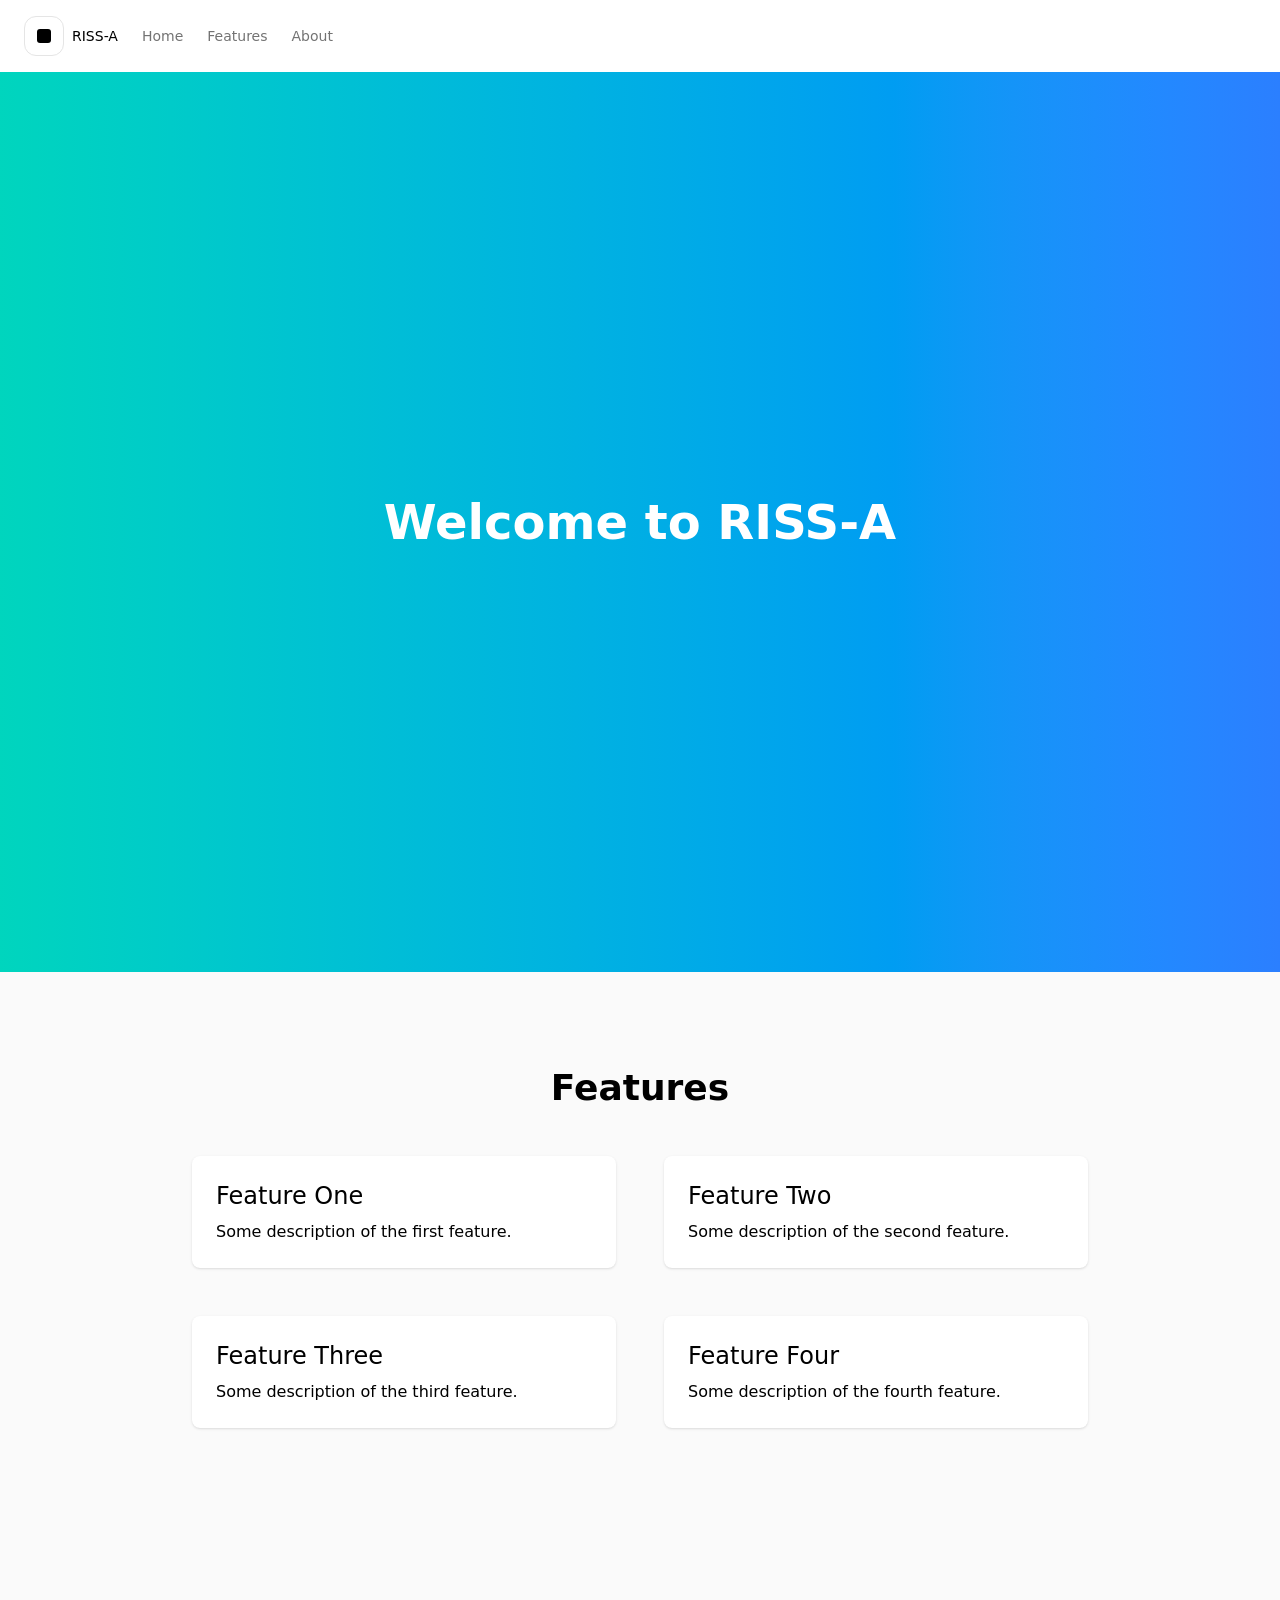
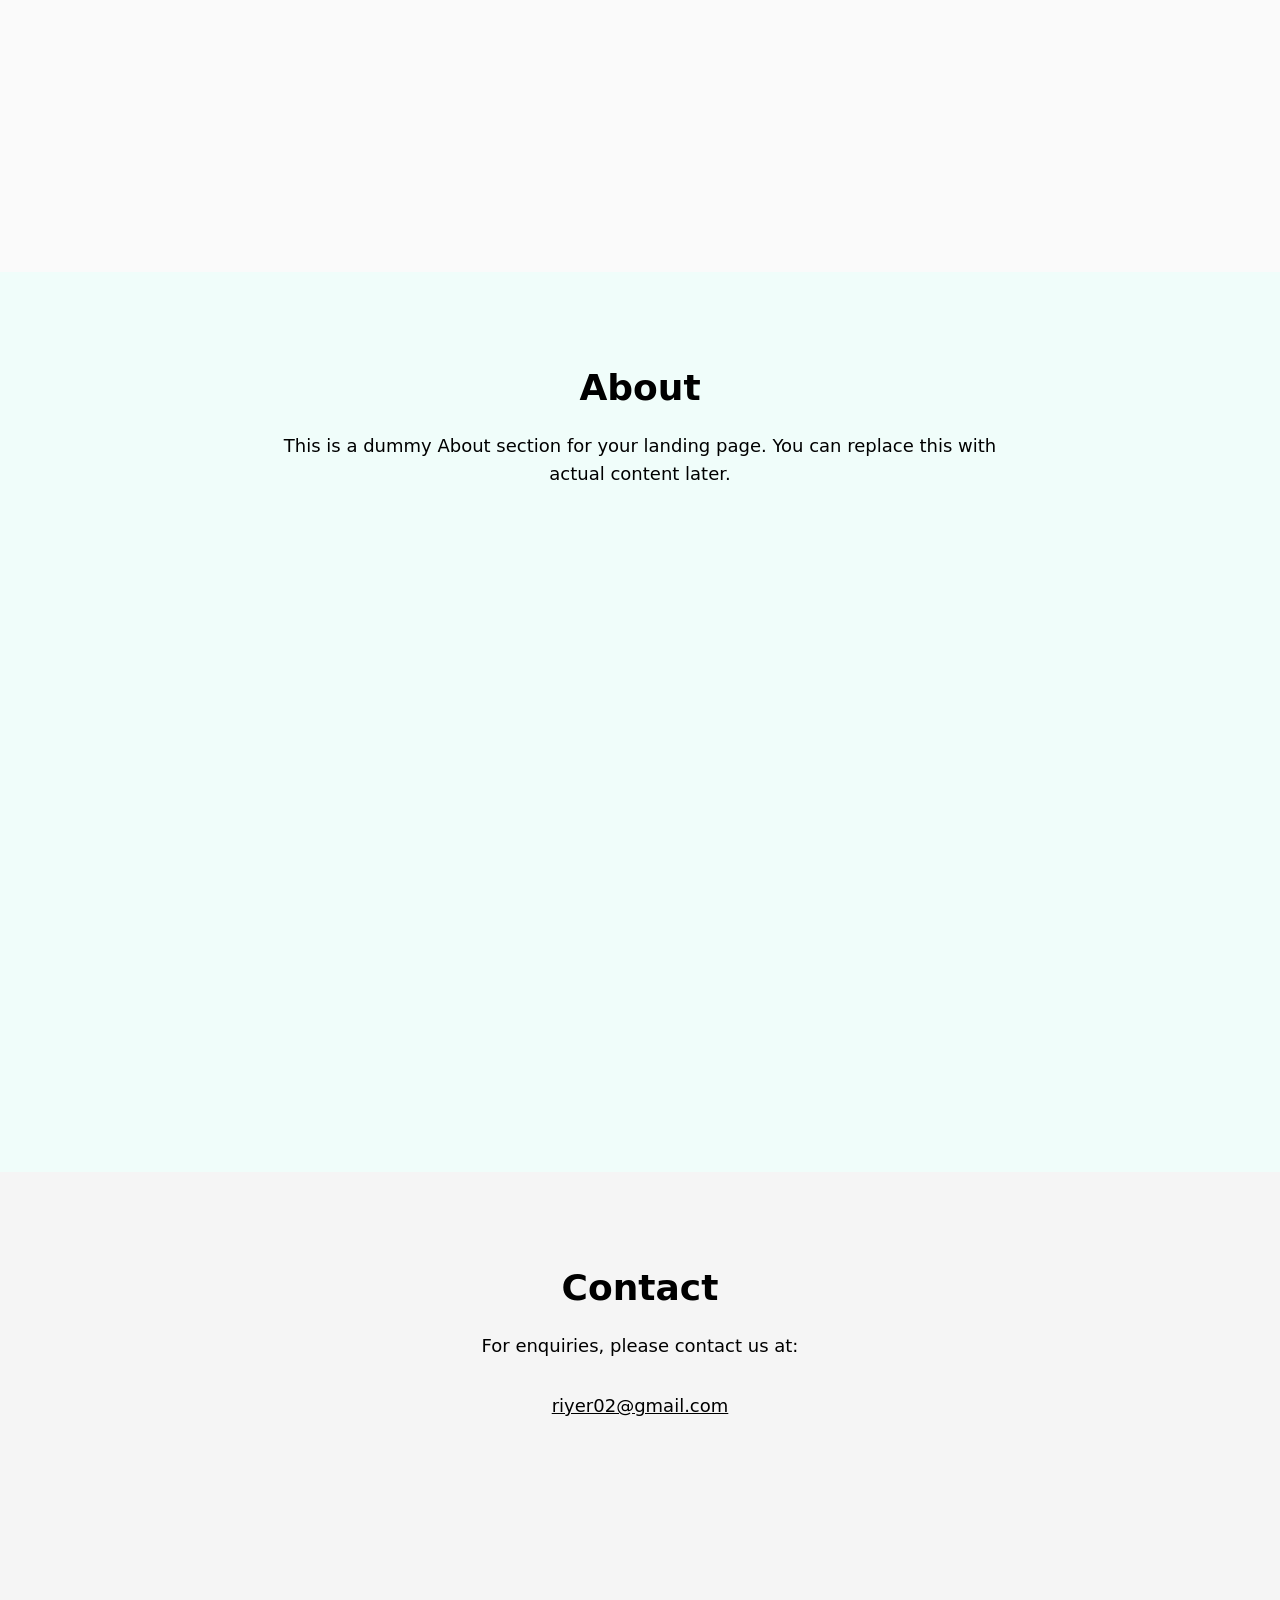
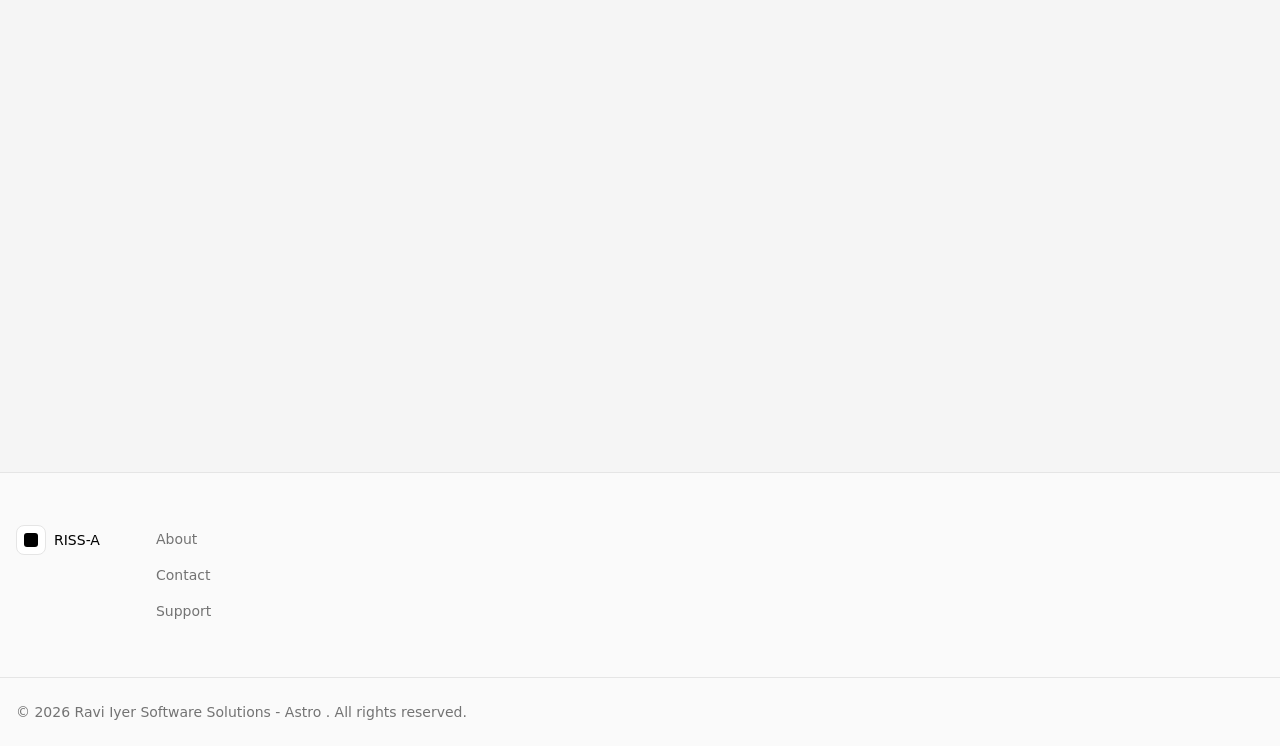
==== commit 98639e94: "Updates" ====
--- a/index.html
+++ b/index.html
@@ -1 +1,18 @@
-<!DOCTYPE html><!--Y__ArLHEK4JRK4WQcJhmW--><html lang="en"><head><meta charSet="utf-8"/><meta name="viewport" content="width=device-width, initial-scale=1"/><link rel="stylesheet" href="/_next/static/chunks/b414a4aa0de2e34f.css" data-precedence="next"/><link rel="preload" as="script" fetchPriority="low" href="/_next/static/chunks/7be189d7e3bac895.js"/><script src="/_next/static/chunks/11fe75a1468250d6.js" async=""></script><script src="/_next/static/chunks/9219e225211b2df5.js" async=""></script><script src="/_next/static/chunks/turbopack-7fc4f90f7f743a98.js" async=""></script><script src="/_next/static/chunks/72ab84c625918b1e.js" async=""></script><script src="/_next/static/chunks/c3037b985d7e9a10.js" async=""></script><script src="/_next/static/chunks/a9abd50946d445d2.js" async=""></script><script src="/_next/static/chunks/ff1a16fafef87110.js" async=""></script><script src="/_next/static/chunks/694836347d1e5ef3.js" async=""></script><script src="/_next/static/chunks/8e0b47f184618e13.js" async=""></script><title>RISS</title><meta name="description" content="Home/Landing page built with Next.js"/><meta name="robots" content="index, follow"/><meta property="og:title" content="RISS"/><meta property="og:description" content="Home/Landing page built with Next.js"/><meta property="og:type" content="website"/><meta name="twitter:card" content="summary"/><meta name="twitter:title" content="RISS"/><meta name="twitter:description" content="Home/Landing page built with Next.js"/><link rel="icon" href="/favicon.ico?favicon.c540bdda.ico" sizes="48x48" type="image/x-icon"/><script src="/_next/static/chunks/a6dad97d9634a72d.js" noModule=""></script></head><body class="bg-neutral-50 text-black selection:bg-teal-300 dark:bg-neutral-900 dark:text-white dark:selection:bg-pink-500 dark:selection:text-white"><div hidden=""><!--$--><!--/$--></div><nav class="sticky top-0 z-40 flex items-center justify-between p-4 lg:px-6 bg-white dark:bg-black"><div class="flex w-full items-center"><div class="flex w-full md:w-1/3"><a class="mr-2 flex w-full items-center justify-center md:w-auto lg:mr-6" href="/"><div class="flex flex-none items-center justify-center border border-neutral-200 bg-white dark:border-neutral-700 dark:bg-black h-10 w-10 rounded-xl"><svg xmlns="http://www.w3.org/2000/svg" aria-label="RISS logo" viewBox="0 0 32 32" class="h-4 w-4 fill-black dark:fill-white h-4 w-4"><rect x="2" y="2" width="28" height="28" rx="6"></rect><path d="M10 22 L22 10" stroke="inherit" stroke-width="3" stroke-linecap="round" fill="none"></path></svg></div><div class="ml-2 flex-none text-sm font-medium uppercase md:hidden lg:block">RISS</div></a><ul class="hidden gap-6 text-sm md:flex md:items-center"><li><a class="text-neutral-500 underline-offset-4 hover:text-black hover:underline dark:text-neutral-400 dark:hover:text-neutral-300" href="/">Home</a></li><li><a class="text-neutral-500 underline-offset-4 hover:text-black hover:underline dark:text-neutral-400 dark:hover:text-neutral-300" href="/#features">Features</a></li><li><a class="text-neutral-500 underline-offset-4 hover:text-black hover:underline dark:text-neutral-400 dark:hover:text-neutral-300" href="/#about">About</a></li></ul></div></div><div class="block flex-none md:hidden"><!--$!--><template data-dgst="BAILOUT_TO_CLIENT_SIDE_RENDERING"></template><!--/$--></div></nav><main><section id="hero" class="h-screen flex items-center justify-center scroll-mt-16 bg-linear-to-r from-teal-400 to-blue-500 text-white"><h1 class="text-5xl font-bold text-center">Welcome to <!-- -->RISS</h1></section><section id="features" class="min-h-screen scroll-mt-16 py-24 px-6 bg-neutral-50 dark:bg-neutral-900"><h2 class="text-4xl font-semibold mb-12 text-center">Features</h2><div class="max-w-4xl mx-auto grid gap-12 md:grid-cols-2"><div class="p-6 bg-white dark:bg-neutral-800 rounded-lg shadow"><h3 class="text-2xl font-medium mb-2">Feature One</h3><p>Some description of the first feature.</p></div><div class="p-6 bg-white dark:bg-neutral-800 rounded-lg shadow"><h3 class="text-2xl font-medium mb-2">Feature Two</h3><p>Some description of the second feature.</p></div><div class="p-6 bg-white dark:bg-neutral-800 rounded-lg shadow"><h3 class="text-2xl font-medium mb-2">Feature Three</h3><p>Some description of the third feature.</p></div><div class="p-6 bg-white dark:bg-neutral-800 rounded-lg shadow"><h3 class="text-2xl font-medium mb-2">Feature Four</h3><p>Some description of the fourth feature.</p></div></div></section><section id="about" class="min-h-screen scroll-mt-16 py-24 px-6 bg-teal-50 dark:bg-neutral-800"><h2 class="text-4xl font-semibold mb-6 text-center">About</h2><p class="max-w-3xl mx-auto text-center text-lg">This is a dummy About section for your landing page. You can replace this with actual content later.</p></section><section id="contact" class="min-h-screen scroll-mt-16 py-24 px-6 bg-neutral-100 dark:bg-neutral-900"><h2 class="text-4xl font-semibold mb-6 text-center">Contact</h2><p class="max-w-3xl mx-auto text-center text-lg mb-8">For enquiries, please contact us at:</p><p class="text-center text-lg font-medium"><a href="mailto:riyer02@gmail.com" class="underline hover:text-teal-600">riyer02@gmail.com</a></p></section><footer class="text-sm text-neutral-500 dark:text-neutral-400"><div class="mx-auto flex w-full max-w-7xl flex-col gap-6 border-t border-neutral-200 px-6 py-12 text-sm md:flex-row md:gap-12 md:px-4 min-[1320px]:px-0 dark:border-neutral-700"><div><a class="flex items-center gap-2 text-black md:pt-1 dark:text-white" href="/"><div class="flex flex-none items-center justify-center border border-neutral-200 bg-white dark:border-neutral-700 dark:bg-black h-7.5 w-7.5 rounded-lg"><svg xmlns="http://www.w3.org/2000/svg" aria-label="RISS logo" viewBox="0 0 32 32" class="h-4 w-4 fill-black dark:fill-white h-2.5 w-2.5"><rect x="2" y="2" width="28" height="28" rx="6"></rect><path d="M10 22 L22 10" stroke="inherit" stroke-width="3" stroke-linecap="round" fill="none"></path></svg></div><span class="uppercase">RISS</span></a></div><!--$--><nav><ul><li><a class="block p-2 text-lg underline-offset-4 hover:text-black hover:underline md:inline-block md:text-sm dark:hover:text-neutral-300" href="#about">About</a></li><li><a class="block p-2 text-lg underline-offset-4 hover:text-black hover:underline md:inline-block md:text-sm dark:hover:text-neutral-300" href="#contact">Contact</a></li><li><a class="block p-2 text-lg underline-offset-4 hover:text-black hover:underline md:inline-block md:text-sm dark:hover:text-neutral-300" href="/support/">Support</a></li></ul></nav><!--/$--></div><div class="border-t border-neutral-200 py-6 text-sm dark:border-neutral-700"><div class="mx-auto flex w-full max-w-7xl flex-col items-center gap-1 px-4 md:flex-row md:gap-0 md:px-4 min-[1320px]:px-0"><p>© <!-- -->2026<!-- --> <!-- -->Ravi Iyer Software Solutions<!-- -->.<!-- --> <!-- -->All rights reserved.</p></div></div></footer><!--$--><!--/$--></main><script src="/_next/static/chunks/7be189d7e3bac895.js" id="_R_" async=""></script><script>(self.__next_f=self.__next_f||[]).push([0])</script><script>self.__next_f.push([1,"1:\"$Sreact.fragment\"\n4:I[90783,[\"/_next/static/chunks/72ab84c625918b1e.js\",\"/_next/static/chunks/c3037b985d7e9a10.js\",\"/_next/static/chunks/a9abd50946d445d2.js\"],\"default\"]\n5:I[97367,[\"/_next/static/chunks/ff1a16fafef87110.js\",\"/_next/static/chunks/694836347d1e5ef3.js\"],\"OutletBoundary\"]\n6:\"$Sreact.suspense\"\n8:I[97367,[\"/_next/static/chunks/ff1a16fafef87110.js\",\"/_next/static/chunks/694836347d1e5ef3.js\"],\"ViewportBoundary\"]\na:I[97367,[\"/_next/static/chunks/ff1a16fafef87110.js\",\"/_next/static/chunks/694836347d1e5ef3.js\"],\"MetadataBoundary\"]\nc:I[68027,[],\"default\"]\n:HL[\"/_next/static/chunks/b414a4aa0de2e34f.css\",\"style\"]\n"])</script><script>self.__next_f.push([1,"0:{\"P\":null,\"b\":\"Y_-ArLHEK4JRK4WQcJhmW\",\"c\":[\"\",\"\"],\"q\":\"\",\"i\":false,\"f\":[[[\"\",{\"children\":[\"__PAGE__\",{}]},\"$undefined\",\"$undefined\",true],[[\"$\",\"$1\",\"c\",{\"children\":[[[\"$\",\"link\",\"0\",{\"rel\":\"stylesheet\",\"href\":\"/_next/static/chunks/b414a4aa0de2e34f.css\",\"precedence\":\"next\",\"crossOrigin\":\"$undefined\",\"nonce\":\"$undefined\"}],[\"$\",\"script\",\"script-0\",{\"src\":\"/_next/static/chunks/72ab84c625918b1e.js\",\"async\":true,\"nonce\":\"$undefined\"}],[\"$\",\"script\",\"script-1\",{\"src\":\"/_next/static/chunks/c3037b985d7e9a10.js\",\"async\":true,\"nonce\":\"$undefined\"}]],\"$L2\"]}],{\"children\":[[\"$\",\"$1\",\"c\",{\"children\":[[[\"$\",\"section\",null,{\"id\":\"hero\",\"className\":\"h-screen flex items-center justify-center scroll-mt-16 bg-linear-to-r from-teal-400 to-blue-500 text-white\",\"children\":[\"$\",\"h1\",null,{\"className\":\"text-5xl font-bold text-center\",\"children\":[\"Welcome to \",\"RISS\"]}]}],[\"$\",\"section\",null,{\"id\":\"features\",\"className\":\"min-h-screen scroll-mt-16 py-24 px-6 bg-neutral-50 dark:bg-neutral-900\",\"children\":[[\"$\",\"h2\",null,{\"className\":\"text-4xl font-semibold mb-12 text-center\",\"children\":\"Features\"}],[\"$\",\"div\",null,{\"className\":\"max-w-4xl mx-auto grid gap-12 md:grid-cols-2\",\"children\":[[\"$\",\"div\",null,{\"className\":\"p-6 bg-white dark:bg-neutral-800 rounded-lg shadow\",\"children\":[[\"$\",\"h3\",null,{\"className\":\"text-2xl font-medium mb-2\",\"children\":\"Feature One\"}],[\"$\",\"p\",null,{\"children\":\"Some description of the first feature.\"}]]}],[\"$\",\"div\",null,{\"className\":\"p-6 bg-white dark:bg-neutral-800 rounded-lg shadow\",\"children\":[[\"$\",\"h3\",null,{\"className\":\"text-2xl font-medium mb-2\",\"children\":\"Feature Two\"}],[\"$\",\"p\",null,{\"children\":\"Some description of the second feature.\"}]]}],[\"$\",\"div\",null,{\"className\":\"p-6 bg-white dark:bg-neutral-800 rounded-lg shadow\",\"children\":[[\"$\",\"h3\",null,{\"className\":\"text-2xl font-medium mb-2\",\"children\":\"Feature Three\"}],[\"$\",\"p\",null,{\"children\":\"Some description of the third feature.\"}]]}],[\"$\",\"div\",null,{\"className\":\"p-6 bg-white dark:bg-neutral-800 rounded-lg shadow\",\"children\":[[\"$\",\"h3\",null,{\"className\":\"text-2xl font-medium mb-2\",\"children\":\"Feature Four\"}],[\"$\",\"p\",null,{\"children\":\"Some description of the fourth feature.\"}]]}]]}]]}],[\"$\",\"section\",null,{\"id\":\"about\",\"className\":\"min-h-screen scroll-mt-16 py-24 px-6 bg-teal-50 dark:bg-neutral-800\",\"children\":[[\"$\",\"h2\",null,{\"className\":\"text-4xl font-semibold mb-6 text-center\",\"children\":\"About\"}],[\"$\",\"p\",null,{\"className\":\"max-w-3xl mx-auto text-center text-lg\",\"children\":\"This is a dummy About section for your landing page. You can replace this with actual content later.\"}]]}],[\"$\",\"section\",null,{\"id\":\"contact\",\"className\":\"min-h-screen scroll-mt-16 py-24 px-6 bg-neutral-100 dark:bg-neutral-900\",\"children\":[[\"$\",\"h2\",null,{\"className\":\"text-4xl font-semibold mb-6 text-center\",\"children\":\"Contact\"}],[\"$\",\"p\",null,{\"className\":\"max-w-3xl mx-auto text-center text-lg mb-8\",\"children\":\"For enquiries, please contact us at:\"}],[\"$\",\"p\",null,{\"className\":\"text-center text-lg font-medium\",\"children\":[\"$\",\"a\",null,{\"href\":\"mailto:riyer02@gmail.com\",\"className\":\"underline hover:text-teal-600\",\"children\":\"riyer02@gmail.com\"}]}]]}],\"$L3\",[\"$\",\"$L4\",null,{}]],[[\"$\",\"script\",\"script-0\",{\"src\":\"/_next/static/chunks/a9abd50946d445d2.js\",\"async\":true,\"nonce\":\"$undefined\"}]],[\"$\",\"$L5\",null,{\"children\":[\"$\",\"$6\",null,{\"name\":\"Next.MetadataOutlet\",\"children\":\"$@7\"}]}]]}],{},null,false,false]},null,false,false],[\"$\",\"$1\",\"h\",{\"children\":[null,[\"$\",\"$L8\",null,{\"children\":\"$L9\"}],[\"$\",\"div\",null,{\"hidden\":true,\"children\":[\"$\",\"$La\",null,{\"children\":[\"$\",\"$6\",null,{\"name\":\"Next.Metadata\",\"children\":\"$Lb\"}]}]}],null]}],false]],\"m\":\"$undefined\",\"G\":[\"$c\",[]],\"S\":true}\n"])</script><script>self.__next_f.push([1,"e:I[39756,[\"/_next/static/chunks/ff1a16fafef87110.js\",\"/_next/static/chunks/694836347d1e5ef3.js\"],\"default\"]\nf:I[8821,[\"/_next/static/chunks/72ab84c625918b1e.js\",\"/_next/static/chunks/c3037b985d7e9a10.js\",\"/_next/static/chunks/8e0b47f184618e13.js\"],\"default\"]\n10:I[37457,[\"/_next/static/chunks/ff1a16fafef87110.js\",\"/_next/static/chunks/694836347d1e5ef3.js\"],\"default\"]\n11:I[22016,[\"/_next/static/chunks/72ab84c625918b1e.js\",\"/_next/static/chunks/c3037b985d7e9a10.js\",\"/_next/static/chunks/a9abd50946d445d2.js\"],\"\"]\n12:I[88286,[\"/_next/static/chunks/72ab84c625918b1e.js\",\"/_next/static/chunks/c3037b985d7e9a10.js\",\"/_next/static/chunks/a9abd50946d445d2.js\"],\"default\"]\n"])</script><script>self.__next_f.push([1,"2:[\"$\",\"html\",null,{\"lang\":\"en\",\"children\":[\"$\",\"body\",null,{\"className\":\"bg-neutral-50 text-black selection:bg-teal-300 dark:bg-neutral-900 dark:text-white dark:selection:bg-pink-500 dark:selection:text-white\",\"children\":[\"$Ld\",[\"$\",\"main\",null,{\"children\":[\"$\",\"$Le\",null,{\"parallelRouterKey\":\"children\",\"error\":\"$f\",\"errorStyles\":[],\"errorScripts\":[[\"$\",\"script\",\"script-0\",{\"src\":\"/_next/static/chunks/8e0b47f184618e13.js\",\"async\":true}]],\"template\":[\"$\",\"$L10\",null,{}],\"templateStyles\":\"$undefined\",\"templateScripts\":\"$undefined\",\"notFound\":[[[\"$\",\"title\",null,{\"children\":\"404: This page could not be found.\"}],[\"$\",\"div\",null,{\"style\":{\"fontFamily\":\"system-ui,\\\"Segoe UI\\\",Roboto,Helvetica,Arial,sans-serif,\\\"Apple Color Emoji\\\",\\\"Segoe UI Emoji\\\"\",\"height\":\"100vh\",\"textAlign\":\"center\",\"display\":\"flex\",\"flexDirection\":\"column\",\"alignItems\":\"center\",\"justifyContent\":\"center\"},\"children\":[\"$\",\"div\",null,{\"children\":[[\"$\",\"style\",null,{\"dangerouslySetInnerHTML\":{\"__html\":\"body{color:#000;background:#fff;margin:0}.next-error-h1{border-right:1px solid rgba(0,0,0,.3)}@media (prefers-color-scheme:dark){body{color:#fff;background:#000}.next-error-h1{border-right:1px solid rgba(255,255,255,.3)}}\"}}],[\"$\",\"h1\",null,{\"className\":\"next-error-h1\",\"style\":{\"display\":\"inline-block\",\"margin\":\"0 20px 0 0\",\"padding\":\"0 23px 0 0\",\"fontSize\":24,\"fontWeight\":500,\"verticalAlign\":\"top\",\"lineHeight\":\"49px\"},\"children\":404}],[\"$\",\"div\",null,{\"style\":{\"display\":\"inline-block\"},\"children\":[\"$\",\"h2\",null,{\"style\":{\"fontSize\":14,\"fontWeight\":400,\"lineHeight\":\"49px\",\"margin\":0},\"children\":\"This page could not be found.\"}]}]]}]}]],[]],\"forbidden\":\"$undefined\",\"unauthorized\":\"$undefined\"}]}]]}]}]\n"])</script><script>self.__next_f.push([1,"3:[\"$\",\"footer\",null,{\"className\":\"text-sm text-neutral-500 dark:text-neutral-400\",\"children\":[[\"$\",\"div\",null,{\"className\":\"mx-auto flex w-full max-w-7xl flex-col gap-6 border-t border-neutral-200 px-6 py-12 text-sm md:flex-row md:gap-12 md:px-4 min-[1320px]:px-0 dark:border-neutral-700\",\"children\":[[\"$\",\"div\",null,{\"children\":[\"$\",\"$L11\",null,{\"className\":\"flex items-center gap-2 text-black md:pt-1 dark:text-white\",\"href\":\"/\",\"prefetch\":false,\"children\":[[\"$\",\"div\",null,{\"className\":\"flex flex-none items-center justify-center border border-neutral-200 bg-white dark:border-neutral-700 dark:bg-black h-7.5 w-7.5 rounded-lg\",\"children\":[\"$\",\"svg\",null,{\"xmlns\":\"http://www.w3.org/2000/svg\",\"aria-label\":\"RISS logo\",\"viewBox\":\"0 0 32 32\",\"className\":\"h-4 w-4 fill-black dark:fill-white h-2.5 w-2.5\",\"children\":[[\"$\",\"rect\",null,{\"x\":\"2\",\"y\":\"2\",\"width\":\"28\",\"height\":\"28\",\"rx\":\"6\"}],[\"$\",\"path\",null,{\"d\":\"M10 22 L22 10\",\"stroke\":\"inherit\",\"strokeWidth\":\"3\",\"strokeLinecap\":\"round\",\"fill\":\"none\"}]]}]}],[\"$\",\"span\",null,{\"className\":\"uppercase\",\"children\":\"RISS\"}]]}]}],[\"$\",\"$6\",null,{\"fallback\":[\"$\",\"div\",null,{\"className\":\"flex h-47 w-50 flex-col gap-2\",\"children\":[[\"$\",\"div\",null,{\"className\":\"w-full h-6 animate-pulse rounded-sm bg-neutral-200 dark:bg-neutral-700\"}],[\"$\",\"div\",null,{\"className\":\"w-full h-6 animate-pulse rounded-sm bg-neutral-200 dark:bg-neutral-700\"}],[\"$\",\"div\",null,{\"className\":\"w-full h-6 animate-pulse rounded-sm bg-neutral-200 dark:bg-neutral-700\"}],[\"$\",\"div\",null,{\"className\":\"w-full h-6 animate-pulse rounded-sm bg-neutral-200 dark:bg-neutral-700\"}],[\"$\",\"div\",null,{\"className\":\"w-full h-6 animate-pulse rounded-sm bg-neutral-200 dark:bg-neutral-700\"}],[\"$\",\"div\",null,{\"className\":\"w-full h-6 animate-pulse rounded-sm bg-neutral-200 dark:bg-neutral-700\"}]]}],\"children\":[\"$\",\"$L12\",null,{\"menu\":[{\"title\":\"About\",\"path\":\"#about\"},{\"title\":\"Contact\",\"path\":\"#contact\"},{\"title\":\"Support\",\"path\":\"/support\"}]}]}]]}],[\"$\",\"div\",null,{\"className\":\"border-t border-neutral-200 py-6 text-sm dark:border-neutral-700\",\"children\":[\"$\",\"div\",null,{\"className\":\"mx-auto flex w-full max-w-7xl flex-col items-center gap-1 px-4 md:flex-row md:gap-0 md:px-4 min-[1320px]:px-0\",\"children\":[\"$\",\"p\",null,{\"children\":[\"© \",\"2026\",\" \",\"Ravi Iyer Software Solutions\",\".\",\" \",\"All rights reserved.\"]}]}]}]]}]\n"])</script><script>self.__next_f.push([1,"13:I[58279,[\"/_next/static/chunks/72ab84c625918b1e.js\",\"/_next/static/chunks/c3037b985d7e9a10.js\"],\"default\"]\n"])</script><script>self.__next_f.push([1,"d:[\"$\",\"nav\",null,{\"className\":\"sticky top-0 z-40 flex items-center justify-between p-4 lg:px-6 bg-white dark:bg-black\",\"children\":[[\"$\",\"div\",null,{\"className\":\"flex w-full items-center\",\"children\":[\"$\",\"div\",null,{\"className\":\"flex w-full md:w-1/3\",\"children\":[[\"$\",\"$L11\",null,{\"href\":\"/\",\"prefetch\":false,\"className\":\"mr-2 flex w-full items-center justify-center md:w-auto lg:mr-6\",\"children\":[[\"$\",\"div\",null,{\"className\":\"flex flex-none items-center justify-center border border-neutral-200 bg-white dark:border-neutral-700 dark:bg-black h-10 w-10 rounded-xl\",\"children\":[\"$\",\"svg\",null,{\"xmlns\":\"http://www.w3.org/2000/svg\",\"aria-label\":\"RISS logo\",\"viewBox\":\"0 0 32 32\",\"className\":\"h-4 w-4 fill-black dark:fill-white h-4 w-4\",\"children\":[[\"$\",\"rect\",null,{\"x\":\"2\",\"y\":\"2\",\"width\":\"28\",\"height\":\"28\",\"rx\":\"6\"}],[\"$\",\"path\",null,{\"d\":\"M10 22 L22 10\",\"stroke\":\"inherit\",\"strokeWidth\":\"3\",\"strokeLinecap\":\"round\",\"fill\":\"none\"}]]}]}],[\"$\",\"div\",null,{\"className\":\"ml-2 flex-none text-sm font-medium uppercase md:hidden lg:block\",\"children\":\"RISS\"}]]}],[\"$\",\"ul\",null,{\"className\":\"hidden gap-6 text-sm md:flex md:items-center\",\"children\":[[\"$\",\"li\",\"Home\",{\"children\":[\"$\",\"$L11\",null,{\"href\":\"/\",\"prefetch\":false,\"className\":\"text-neutral-500 underline-offset-4 hover:text-black hover:underline dark:text-neutral-400 dark:hover:text-neutral-300\",\"children\":\"Home\"}]}],[\"$\",\"li\",\"Features\",{\"children\":[\"$\",\"$L11\",null,{\"href\":\"/#features\",\"prefetch\":false,\"className\":\"text-neutral-500 underline-offset-4 hover:text-black hover:underline dark:text-neutral-400 dark:hover:text-neutral-300\",\"children\":\"Features\"}]}],[\"$\",\"li\",\"About\",{\"children\":[\"$\",\"$L11\",null,{\"href\":\"/#about\",\"prefetch\":false,\"className\":\"text-neutral-500 underline-offset-4 hover:text-black hover:underline dark:text-neutral-400 dark:hover:text-neutral-300\",\"children\":\"About\"}]}]]}]]}]}],[\"$\",\"div\",null,{\"className\":\"block flex-none md:hidden\",\"children\":[\"$\",\"$6\",null,{\"fallback\":null,\"children\":[\"$\",\"$L13\",null,{\"menu\":[{\"title\":\"Home\",\"path\":\"/\"},{\"title\":\"Features\",\"path\":\"/#features\"},{\"title\":\"About\",\"path\":\"/#about\"}]}]}]}]]}]\n"])</script><script>self.__next_f.push([1,"9:[[\"$\",\"meta\",\"0\",{\"charSet\":\"utf-8\"}],[\"$\",\"meta\",\"1\",{\"name\":\"viewport\",\"content\":\"width=device-width, initial-scale=1\"}]]\n"])</script><script>self.__next_f.push([1,"14:I[27201,[\"/_next/static/chunks/ff1a16fafef87110.js\",\"/_next/static/chunks/694836347d1e5ef3.js\"],\"IconMark\"]\n7:null\nb:[[\"$\",\"title\",\"0\",{\"children\":\"RISS\"}],[\"$\",\"meta\",\"1\",{\"name\":\"description\",\"content\":\"Home/Landing page built with Next.js\"}],[\"$\",\"meta\",\"2\",{\"name\":\"robots\",\"content\":\"index, follow\"}],[\"$\",\"meta\",\"3\",{\"property\":\"og:title\",\"content\":\"RISS\"}],[\"$\",\"meta\",\"4\",{\"property\":\"og:description\",\"content\":\"Home/Landing page built with Next.js\"}],[\"$\",\"meta\",\"5\",{\"property\":\"og:type\",\"content\":\"website\"}],[\"$\",\"meta\",\"6\",{\"name\":\"twitter:card\",\"content\":\"summary\"}],[\"$\",\"meta\",\"7\",{\"name\":\"twitter:title\",\"content\":\"RISS\"}],[\"$\",\"meta\",\"8\",{\"name\":\"twitter:description\",\"content\":\"Home/Landing page built with Next.js\"}],[\"$\",\"link\",\"9\",{\"rel\":\"icon\",\"href\":\"/favicon.ico?favicon.c540bdda.ico\",\"sizes\":\"48x48\",\"type\":\"image/x-icon\"}],[\"$\",\"$L14\",\"10\",{}]]\n"])</script></body></html>+<!DOCTYPE html><html lang="en"> <head><meta charset="UTF-8"><meta name="viewport" content="width=device-width"><link rel="icon" href="/favicon.ico"><meta name="generator" content="Astro v5.17.2"><title>RISS-A</title><meta name="description" content="Ravi Iyer Software Solutions provides web and mobile applications using the MERN stack."><meta property="og:type" content="website"><meta property="og:title" content="RISS-A"><meta property="og:description" content="Ravi Iyer Software Solutions provides web and mobile applications using the MERN stack."><meta name="robots" content="index, follow"><link rel="stylesheet" href="/_astro/index.BwEZpKC8.css"></head> <!-- In body element's class attribute below, font-sans got added by Claude Haiku 4.5 as part of conversion of Next.js
+  project. Its addition has not changed the UI as shown on my PC, where Segoe UI font gets used for the site.
+  As per ChatGPT:
+    * font-sans applies Tailwind’s default sans stack to the document root.
+    * That results in predictable typography across browsers.
+    * That aligns better with a clean, modern Tailwind-based Astro template
+  So I am retaining the font-sans addition made by Claude Haiku. --> <body class="bg-neutral-50 text-black selection:bg-teal-300 dark:bg-neutral-900 dark:text-white dark:selection:bg-pink-500 dark:selection:text-white font-sans"> <nav class="sticky top-0 z-40 flex items-center justify-between p-4 lg:px-6 bg-white dark:bg-black"> <div class="flex w-full items-center"> <div class="flex w-full md:w-1/3"> <a href="/" class="mr-2 flex w-full items-center justify-center md:w-auto lg:mr-6"> <div class="flex flex-none items-center justify-center border border-neutral-200 bg-white dark:border-neutral-700 dark:bg-black h-10 w-10 rounded-xl"> <svg xmlns="http://www.w3.org/2000/svg" aria-label="RISS-A logo" viewBox="0 0 32 32" class="h-4 w-4 fill-black dark:fill-white h-4 w-4"> <!-- Outer rounded square --> <rect x="2" y="2" width="28" height="28" rx="6"></rect> <!-- Diagonal cut / accent --> <path d="M10 22 L22 10" stroke="currentColor" stroke-width="3" stroke-linecap="round" fill="none"></path> </svg> </div> <div class="ml-2 flex-none text-sm font-medium uppercase md:hidden lg:block"> RISS-A </div> </a> <ul class="hidden gap-6 text-sm md:flex md:items-center"> <li> <a href="/" class="text-neutral-500 underline-offset-4 hover:text-black hover:underline dark:text-neutral-400 dark:hover:text-neutral-300"> Home </a> </li><li> <a href="/#features" class="text-neutral-500 underline-offset-4 hover:text-black hover:underline dark:text-neutral-400 dark:hover:text-neutral-300"> Features </a> </li><li> <a href="/#about" class="text-neutral-500 underline-offset-4 hover:text-black hover:underline dark:text-neutral-400 dark:hover:text-neutral-300"> About </a> </li> </ul> </div> </div> <div class="block flex-none md:hidden"> <style>astro-island,astro-slot,astro-static-slot{display:contents}</style><script>(()=>{var e=async t=>{await(await t())()};(self.Astro||(self.Astro={})).load=e;window.dispatchEvent(new Event("astro:load"));})();</script><script>(()=>{var A=Object.defineProperty;var g=(i,o,a)=>o in i?A(i,o,{enumerable:!0,configurable:!0,writable:!0,value:a}):i[o]=a;var d=(i,o,a)=>g(i,typeof o!="symbol"?o+"":o,a);{let i={0:t=>m(t),1:t=>a(t),2:t=>new RegExp(t),3:t=>new Date(t),4:t=>new Map(a(t)),5:t=>new Set(a(t)),6:t=>BigInt(t),7:t=>new URL(t),8:t=>new Uint8Array(t),9:t=>new Uint16Array(t),10:t=>new Uint32Array(t),11:t=>1/0*t},o=t=>{let[l,e]=t;return l in i?i[l](e):void 0},a=t=>t.map(o),m=t=>typeof t!="object"||t===null?t:Object.fromEntries(Object.entries(t).map(([l,e])=>[l,o(e)]));class y extends HTMLElement{constructor(){super(...arguments);d(this,"Component");d(this,"hydrator");d(this,"hydrate",async()=>{var b;if(!this.hydrator||!this.isConnected)return;let e=(b=this.parentElement)==null?void 0:b.closest("astro-island[ssr]");if(e){e.addEventListener("astro:hydrate",this.hydrate,{once:!0});return}let c=this.querySelectorAll("astro-slot"),n={},h=this.querySelectorAll("template[data-astro-template]");for(let r of h){let s=r.closest(this.tagName);s!=null&&s.isSameNode(this)&&(n[r.getAttribute("data-astro-template")||"default"]=r.innerHTML,r.remove())}for(let r of c){let s=r.closest(this.tagName);s!=null&&s.isSameNode(this)&&(n[r.getAttribute("name")||"default"]=r.innerHTML)}let p;try{p=this.hasAttribute("props")?m(JSON.parse(this.getAttribute("props"))):{}}catch(r){let s=this.getAttribute("component-url")||"<unknown>",v=this.getAttribute("component-export");throw v&&(s+=` (export ${v})`),console.error(`[hydrate] Error parsing props for component ${s}`,this.getAttribute("props"),r),r}let u;await this.hydrator(this)(this.Component,p,n,{client:this.getAttribute("client")}),this.removeAttribute("ssr"),this.dispatchEvent(new CustomEvent("astro:hydrate"))});d(this,"unmount",()=>{this.isConnected||this.dispatchEvent(new CustomEvent("astro:unmount"))})}disconnectedCallback(){document.removeEventListener("astro:after-swap",this.unmount),document.addEventListener("astro:after-swap",this.unmount,{once:!0})}connectedCallback(){if(!this.hasAttribute("await-children")||document.readyState==="interactive"||document.readyState==="complete")this.childrenConnectedCallback();else{let e=()=>{document.removeEventListener("DOMContentLoaded",e),c.disconnect(),this.childrenConnectedCallback()},c=new MutationObserver(()=>{var n;((n=this.lastChild)==null?void 0:n.nodeType)===Node.COMMENT_NODE&&this.lastChild.nodeValue==="astro:end"&&(this.lastChild.remove(),e())});c.observe(this,{childList:!0}),document.addEventListener("DOMContentLoaded",e)}}async childrenConnectedCallback(){let e=this.getAttribute("before-hydration-url");e&&await import(e),this.start()}async start(){let e=JSON.parse(this.getAttribute("opts")),c=this.getAttribute("client");if(Astro[c]===void 0){window.addEventListener(`astro:${c}`,()=>this.start(),{once:!0});return}try{await Astro[c](async()=>{let n=this.getAttribute("renderer-url"),[h,{default:p}]=await Promise.all([import(this.getAttribute("component-url")),n?import(n):()=>()=>{}]),u=this.getAttribute("component-export")||"default";if(!u.includes("."))this.Component=h[u];else{this.Component=h;for(let f of u.split("."))this.Component=this.Component[f]}return this.hydrator=p,this.hydrate},e,this)}catch(n){console.error(`[astro-island] Error hydrating ${this.getAttribute("component-url")}`,n)}}attributeChangedCallback(){this.hydrate()}}d(y,"observedAttributes",["props"]),customElements.get("astro-island")||customElements.define("astro-island",y)}})();</script><astro-island uid="dcUhP" prefix="r3" component-url="/_astro/MobileMenu.oJ2wMWna.js" component-export="default" renderer-url="/_astro/client.DCn9jsa5.js" props="{&quot;menu&quot;:[1,[[0,{&quot;title&quot;:[0,&quot;Home&quot;],&quot;path&quot;:[0,&quot;/&quot;]}],[0,{&quot;title&quot;:[0,&quot;Features&quot;],&quot;path&quot;:[0,&quot;/#features&quot;]}],[0,{&quot;title&quot;:[0,&quot;About&quot;],&quot;path&quot;:[0,&quot;/#about&quot;]}]]]}" ssr client="load" opts="{&quot;name&quot;:&quot;MobileMenu&quot;,&quot;value&quot;:true}" await-children><button aria-label="Open mobile menu" class="flex h-11 w-11 items-center justify-center rounded-md border border-neutral-200 text-black transition-colors md:hidden dark:border-neutral-700 dark:text-white"><svg xmlns="http://www.w3.org/2000/svg" fill="none" viewBox="0 0 24 24" stroke-width="1.5" stroke="currentColor" aria-hidden="true" data-slot="icon" class="h-4"><path stroke-linecap="round" stroke-linejoin="round" d="M3.75 6.75h16.5M3.75 12h16.5m-16.5 5.25h16.5"></path></svg></button><!--astro:end--></astro-island> </div> </nav> <main>  <section id="hero" class="h-screen flex items-center justify-center scroll-mt-16 bg-linear-to-r from-teal-400 to-blue-500 text-white"> <h1 class="text-5xl font-bold text-center">
+Welcome to RISS-A </h1> </section> <section id="features" class="min-h-screen scroll-mt-16 py-24 px-6 bg-neutral-50 dark:bg-neutral-900"> <h2 class="text-4xl font-semibold mb-12 text-center">Features</h2> <div class="max-w-4xl mx-auto grid gap-12 md:grid-cols-2"> <div class="p-6 bg-white dark:bg-neutral-800 rounded-lg shadow"> <h3 class="text-2xl font-medium mb-2">Feature One</h3> <p>Some description of the first feature.</p> </div> <div class="p-6 bg-white dark:bg-neutral-800 rounded-lg shadow"> <h3 class="text-2xl font-medium mb-2">Feature Two</h3> <p>Some description of the second feature.</p> </div> <div class="p-6 bg-white dark:bg-neutral-800 rounded-lg shadow"> <h3 class="text-2xl font-medium mb-2">Feature Three</h3> <p>Some description of the third feature.</p> </div> <div class="p-6 bg-white dark:bg-neutral-800 rounded-lg shadow"> <h3 class="text-2xl font-medium mb-2">Feature Four</h3> <p>Some description of the fourth feature.</p> </div> </div> </section> <section id="about" class="min-h-screen scroll-mt-16 py-24 px-6 bg-teal-50 dark:bg-neutral-800"> <h2 class="text-4xl font-semibold mb-6 text-center">About</h2> <p class="max-w-3xl mx-auto text-center text-lg">
+This is a dummy About section for your landing page. You can replace
+    this with actual content later.
+</p> </section> <section id="contact" class="min-h-screen scroll-mt-16 py-24 px-6 bg-neutral-100 dark:bg-neutral-900"> <h2 class="text-4xl font-semibold mb-6 text-center">Contact</h2> <p class="max-w-3xl mx-auto text-center text-lg mb-8">
+For enquiries, please contact us at:
+</p> <p class="text-center text-lg font-medium"> <a href="mailto:riyer02@gmail.com" class="underline hover:text-teal-600">
+riyer02@gmail.com
+</a> </p> </section> <footer class="text-sm text-neutral-500 dark:text-neutral-400"> <div class="mx-auto flex w-full max-w-7xl flex-col gap-6 border-t border-neutral-200 px-6 py-12 text-sm md:flex-row md:gap-12 md:px-4 min-[1320px]:px-0 dark:border-neutral-700"> <div> <a class="flex items-center gap-2 text-black md:pt-1 dark:text-white" href="/"> <div class="flex flex-none items-center justify-center border border-neutral-200 bg-white dark:border-neutral-700 dark:bg-black h-7.5 w-7.5 rounded-lg"> <svg xmlns="http://www.w3.org/2000/svg" aria-label="RISS-A logo" viewBox="0 0 32 32" class="h-4 w-4 fill-black dark:fill-white h-2.5 w-2.5"> <!-- Outer rounded square --> <rect x="2" y="2" width="28" height="28" rx="6"></rect> <!-- Diagonal cut / accent --> <path d="M10 22 L22 10" stroke="currentColor" stroke-width="3" stroke-linecap="round" fill="none"></path> </svg> </div> <span class="uppercase">RISS-A</span> </a> </div> <nav> <ul> <li> <a href="/#about" class="block p-2 text-lg underline-offset-4 hover:text-black hover:underline md:inline-block md:text-sm dark:hover:text-neutral-300"> About </a> </li><li> <a href="/#contact" class="block p-2 text-lg underline-offset-4 hover:text-black hover:underline md:inline-block md:text-sm dark:hover:text-neutral-300"> Contact </a> </li><li> <a href="/support/" class="block p-2 text-lg underline-offset-4 hover:text-black hover:underline md:inline-block md:text-sm dark:hover:text-neutral-300"> Support </a> </li> </ul> </nav> </div> <div class="border-t border-neutral-200 py-6 text-sm dark:border-neutral-700"> <div class="mx-auto flex w-full max-w-7xl flex-col items-center gap-1 px-4 md:flex-row md:gap-0 md:px-4 min-[1320px]:px-0"> <p>
+&copy; 2026 Ravi Iyer Software Solutions - Astro . 
+All rights reserved.
+</p> </div> </div> </footer>  </main> <script>(()=>{var l=(n,t)=>{let i=async()=>{await(await n())()},e=typeof t.value=="object"?t.value:void 0,s={timeout:e==null?void 0:e.timeout};"requestIdleCallback"in window?window.requestIdleCallback(i,s):setTimeout(i,s.timeout||200)};(self.Astro||(self.Astro={})).idle=l;window.dispatchEvent(new Event("astro:idle"));})();</script><astro-island uid="ZkwNIw" prefix="r2" component-url="/_astro/ScrollToTop.BOS4M0Oz.js" component-export="default" renderer-url="/_astro/client.DCn9jsa5.js" props="{}" ssr client="idle" opts="{&quot;name&quot;:&quot;ScrollToTop&quot;,&quot;value&quot;:true}"></astro-island> </body></html>
--- a/_astro/index.BwEZpKC8.css
+++ b/_astro/index.BwEZpKC8.css
@@ -0,0 +1 @@
+/*! tailwindcss v4.1.18 | MIT License | https://tailwindcss.com */@layer properties{@supports (((-webkit-hyphens:none)) and (not (margin-trim:inline))) or ((-moz-orient:inline) and (not (color:rgb(from red r g b)))){*,:before,:after,::backdrop{--tw-translate-x:0;--tw-translate-y:0;--tw-translate-z:0;--tw-border-style:solid;--tw-gradient-position:initial;--tw-gradient-from:#0000;--tw-gradient-via:#0000;--tw-gradient-to:#0000;--tw-gradient-stops:initial;--tw-gradient-via-stops:initial;--tw-gradient-from-position:0%;--tw-gradient-via-position:50%;--tw-gradient-to-position:100%;--tw-font-weight:initial;--tw-shadow:0 0 #0000;--tw-shadow-color:initial;--tw-shadow-alpha:100%;--tw-inset-shadow:0 0 #0000;--tw-inset-shadow-color:initial;--tw-inset-shadow-alpha:100%;--tw-ring-color:initial;--tw-ring-shadow:0 0 #0000;--tw-inset-ring-color:initial;--tw-inset-ring-shadow:0 0 #0000;--tw-ring-inset:initial;--tw-ring-offset-width:0px;--tw-ring-offset-color:#fff;--tw-ring-offset-shadow:0 0 #0000;--tw-backdrop-blur:initial;--tw-backdrop-brightness:initial;--tw-backdrop-contrast:initial;--tw-backdrop-grayscale:initial;--tw-backdrop-hue-rotate:initial;--tw-backdrop-invert:initial;--tw-backdrop-opacity:initial;--tw-backdrop-saturate:initial;--tw-backdrop-sepia:initial;--tw-duration:initial;--tw-ease:initial;--tw-scale-x:1;--tw-scale-y:1;--tw-scale-z:1}}}@layer theme{:root,:host{--font-sans:ui-sans-serif,system-ui,sans-serif,"Apple Color Emoji","Segoe UI Emoji","Segoe UI Symbol","Noto Color Emoji";--font-mono:ui-monospace,SFMono-Regular,Menlo,Monaco,Consolas,"Liberation Mono","Courier New",monospace;--color-teal-50:oklch(98.4% .014 180.72);--color-teal-300:oklch(85.5% .138 181.071);--color-teal-400:oklch(77.7% .152 181.912);--color-teal-600:oklch(60% .118 184.704);--color-blue-500:oklch(62.3% .214 259.815);--color-pink-500:oklch(65.6% .241 354.308);--color-gray-200:oklch(92.8% .006 264.531);--color-neutral-50:oklch(98.5% 0 0);--color-neutral-100:oklch(97% 0 0);--color-neutral-200:oklch(92.2% 0 0);--color-neutral-300:oklch(87% 0 0);--color-neutral-400:oklch(70.8% 0 0);--color-neutral-500:oklch(55.6% 0 0);--color-neutral-600:oklch(43.9% 0 0);--color-neutral-700:oklch(37.1% 0 0);--color-neutral-800:oklch(26.9% 0 0);--color-neutral-900:oklch(20.5% 0 0);--color-black:#000;--color-white:#fff;--spacing:.25rem;--text-sm:.875rem;--text-sm--line-height:calc(1.25/.875);--text-lg:1.125rem;--text-lg--line-height:calc(1.75/1.125);--text-xl:1.25rem;--text-xl--line-height:calc(1.75/1.25);--text-2xl:1.5rem;--text-2xl--line-height:calc(2/1.5);--text-4xl:2.25rem;--text-4xl--line-height:calc(2.5/2.25);--text-5xl:3rem;--text-5xl--line-height:1;--font-weight-medium:500;--font-weight-semibold:600;--font-weight-bold:700;--radius-md:.375rem;--radius-lg:.5rem;--radius-xl:.75rem;--ease-out:cubic-bezier(0,0,.2,1);--ease-in-out:cubic-bezier(.4,0,.2,1);--default-transition-duration:.15s;--default-transition-timing-function:cubic-bezier(.4,0,.2,1);--default-font-family:var(--font-sans);--default-mono-font-family:var(--font-mono)}}@layer base{*,:after,:before,::backdrop{box-sizing:border-box;border:0 solid;margin:0;padding:0}::file-selector-button{box-sizing:border-box;border:0 solid;margin:0;padding:0}html,:host{-webkit-text-size-adjust:100%;tab-size:4;line-height:1.5;font-family:var(--default-font-family,ui-sans-serif,system-ui,sans-serif,"Apple Color Emoji","Segoe UI Emoji","Segoe UI Symbol","Noto Color Emoji");font-feature-settings:var(--default-font-feature-settings,normal);font-variation-settings:var(--default-font-variation-settings,normal);-webkit-tap-highlight-color:transparent}hr{height:0;color:inherit;border-top-width:1px}abbr:where([title]){-webkit-text-decoration:underline dotted;text-decoration:underline dotted}h1,h2,h3,h4,h5,h6{font-size:inherit;font-weight:inherit}a{color:inherit;-webkit-text-decoration:inherit;text-decoration:inherit}b,strong{font-weight:bolder}code,kbd,samp,pre{font-family:var(--default-mono-font-family,ui-monospace,SFMono-Regular,Menlo,Monaco,Consolas,"Liberation Mono","Courier New",monospace);font-feature-settings:var(--default-mono-font-feature-settings,normal);font-variation-settings:var(--default-mono-font-variation-settings,normal);font-size:1em}small{font-size:80%}sub,sup{vertical-align:baseline;font-size:75%;line-height:0;position:relative}sub{bottom:-.25em}sup{top:-.5em}table{text-indent:0;border-color:inherit;border-collapse:collapse}:-moz-focusring{outline:auto}progress{vertical-align:baseline}summary{display:list-item}ol,ul,menu{list-style:none}img,svg,video,canvas,audio,iframe,embed,object{vertical-align:middle;display:block}img,video{max-width:100%;height:auto}button,input,select,optgroup,textarea{font:inherit;font-feature-settings:inherit;font-variation-settings:inherit;letter-spacing:inherit;color:inherit;opacity:1;background-color:#0000;border-radius:0}::file-selector-button{font:inherit;font-feature-settings:inherit;font-variation-settings:inherit;letter-spacing:inherit;color:inherit;opacity:1;background-color:#0000;border-radius:0}:where(select:is([multiple],[size])) optgroup{font-weight:bolder}:where(select:is([multiple],[size])) optgroup option{padding-inline-start:20px}::file-selector-button{margin-inline-end:4px}::placeholder{opacity:1}@supports (not ((-webkit-appearance:-apple-pay-button))) or (contain-intrinsic-size:1px){::placeholder{color:currentColor}@supports (color:color-mix(in lab,red,red)){::placeholder{color:color-mix(in oklab,currentcolor 50%,transparent)}}}textarea{resize:vertical}::-webkit-search-decoration{-webkit-appearance:none}::-webkit-date-and-time-value{min-height:1lh;text-align:inherit}::-webkit-datetime-edit{display:inline-flex}::-webkit-datetime-edit-fields-wrapper{padding:0}::-webkit-datetime-edit{padding-block:0}::-webkit-datetime-edit-year-field{padding-block:0}::-webkit-datetime-edit-month-field{padding-block:0}::-webkit-datetime-edit-day-field{padding-block:0}::-webkit-datetime-edit-hour-field{padding-block:0}::-webkit-datetime-edit-minute-field{padding-block:0}::-webkit-datetime-edit-second-field{padding-block:0}::-webkit-datetime-edit-millisecond-field{padding-block:0}::-webkit-datetime-edit-meridiem-field{padding-block:0}::-webkit-calendar-picker-indicator{line-height:1}:-moz-ui-invalid{box-shadow:none}button,input:where([type=button],[type=reset],[type=submit]){appearance:button}::file-selector-button{appearance:button}::-webkit-inner-spin-button{height:auto}::-webkit-outer-spin-button{height:auto}[hidden]:where(:not([hidden=until-found])){display:none!important}*,:after,:before,::backdrop{border-color:var(--color-gray-200,currentColor)}::file-selector-button{border-color:var(--color-gray-200,currentColor)}}@layer components;@layer utilities{.fixed{position:fixed}.relative{position:relative}.static{position:static}.sticky{position:sticky}.inset-0{inset:calc(var(--spacing)*0)}.top-0{top:calc(var(--spacing)*0)}.right-0{right:calc(var(--spacing)*0)}.right-6{right:calc(var(--spacing)*6)}.bottom-6{bottom:calc(var(--spacing)*6)}.z-40{z-index:40}.z-50{z-index:50}.mx-auto{margin-inline:auto}.mr-2{margin-right:calc(var(--spacing)*2)}.mb-2{margin-bottom:calc(var(--spacing)*2)}.mb-4{margin-bottom:calc(var(--spacing)*4)}.mb-6{margin-bottom:calc(var(--spacing)*6)}.mb-8{margin-bottom:calc(var(--spacing)*8)}.mb-12{margin-bottom:calc(var(--spacing)*12)}.ml-2{margin-left:calc(var(--spacing)*2)}.block{display:block}.flex{display:flex}.grid{display:grid}.hidden{display:none}.inline{display:inline}.table{display:table}.h-2\.5{height:calc(var(--spacing)*2.5)}.h-4{height:calc(var(--spacing)*4)}.h-6{height:calc(var(--spacing)*6)}.h-7\.5{height:calc(var(--spacing)*7.5)}.h-10{height:calc(var(--spacing)*10)}.h-11{height:calc(var(--spacing)*11)}.h-full{height:100%}.h-screen{height:100vh}.min-h-screen{min-height:100vh}.w-2\.5{width:calc(var(--spacing)*2.5)}.w-2\/3{width:66.6667%}.w-4{width:calc(var(--spacing)*4)}.w-6{width:calc(var(--spacing)*6)}.w-7\.5{width:calc(var(--spacing)*7.5)}.w-10{width:calc(var(--spacing)*10)}.w-11{width:calc(var(--spacing)*11)}.w-full{width:100%}.max-w-3xl{max-width:48rem}.max-w-4xl{max-width:56rem}.max-w-7xl{max-width:80rem}.max-w-xs{max-width:20rem}.flex-none{flex:none}.translate-x-0{--tw-translate-x:calc(var(--spacing)*0);translate:var(--tw-translate-x)var(--tw-translate-y)}.translate-x-full{--tw-translate-x:100%;translate:var(--tw-translate-x)var(--tw-translate-y)}.cursor-pointer{cursor:pointer}.resize{resize:both}.scroll-mt-16{scroll-margin-top:calc(var(--spacing)*16)}.flex-col{flex-direction:column}.items-center{align-items:center}.justify-between{justify-content:space-between}.justify-center{justify-content:center}.gap-1{gap:calc(var(--spacing)*1)}.gap-2{gap:calc(var(--spacing)*2)}.gap-6{gap:calc(var(--spacing)*6)}.gap-12{gap:calc(var(--spacing)*12)}.rounded{border-radius:.25rem}.rounded-lg{border-radius:var(--radius-lg)}.rounded-md{border-radius:var(--radius-md)}.rounded-xl{border-radius:var(--radius-xl)}.border{border-style:var(--tw-border-style);border-width:1px}.border-t{border-top-style:var(--tw-border-style);border-top-width:1px}.border-neutral-200{border-color:var(--color-neutral-200)}.bg-black\/30{background-color:#0000004d}@supports (color:color-mix(in lab,red,red)){.bg-black\/30{background-color:color-mix(in oklab,var(--color-black)30%,transparent)}}.bg-neutral-50{background-color:var(--color-neutral-50)}.bg-neutral-100{background-color:var(--color-neutral-100)}.bg-neutral-300\/80{background-color:#d4d4d4cc}@supports (color:color-mix(in lab,red,red)){.bg-neutral-300\/80{background-color:color-mix(in oklab,var(--color-neutral-300)80%,transparent)}}.bg-teal-50{background-color:var(--color-teal-50)}.bg-white{background-color:var(--color-white)}.bg-linear-to-r{--tw-gradient-position:to right}@supports (background-image:linear-gradient(in lab,red,red)){.bg-linear-to-r{--tw-gradient-position:to right in oklab}}.bg-linear-to-r{background-image:linear-gradient(var(--tw-gradient-stops))}.from-teal-400{--tw-gradient-from:var(--color-teal-400);--tw-gradient-stops:var(--tw-gradient-via-stops,var(--tw-gradient-position),var(--tw-gradient-from)var(--tw-gradient-from-position),var(--tw-gradient-to)var(--tw-gradient-to-position))}.to-blue-500{--tw-gradient-to:var(--color-blue-500);--tw-gradient-stops:var(--tw-gradient-via-stops,var(--tw-gradient-position),var(--tw-gradient-from)var(--tw-gradient-from-position),var(--tw-gradient-to)var(--tw-gradient-to-position))}.fill-black{fill:var(--color-black)}.p-2{padding:calc(var(--spacing)*2)}.p-3{padding:calc(var(--spacing)*3)}.p-4{padding:calc(var(--spacing)*4)}.p-6{padding:calc(var(--spacing)*6)}.px-4{padding-inline:calc(var(--spacing)*4)}.px-6{padding-inline:calc(var(--spacing)*6)}.py-2{padding-block:calc(var(--spacing)*2)}.py-6{padding-block:calc(var(--spacing)*6)}.py-12{padding-block:calc(var(--spacing)*12)}.py-24{padding-block:calc(var(--spacing)*24)}.pb-6{padding-bottom:calc(var(--spacing)*6)}.text-center{text-align:center}.font-sans{font-family:var(--font-sans)}.text-2xl{font-size:var(--text-2xl);line-height:var(--tw-leading,var(--text-2xl--line-height))}.text-4xl{font-size:var(--text-4xl);line-height:var(--tw-leading,var(--text-4xl--line-height))}.text-5xl{font-size:var(--text-5xl);line-height:var(--tw-leading,var(--text-5xl--line-height))}.text-lg{font-size:var(--text-lg);line-height:var(--tw-leading,var(--text-lg--line-height))}.text-sm{font-size:var(--text-sm);line-height:var(--tw-leading,var(--text-sm--line-height))}.text-xl{font-size:var(--text-xl);line-height:var(--tw-leading,var(--text-xl--line-height))}.font-bold{--tw-font-weight:var(--font-weight-bold);font-weight:var(--font-weight-bold)}.font-medium{--tw-font-weight:var(--font-weight-medium);font-weight:var(--font-weight-medium)}.font-semibold{--tw-font-weight:var(--font-weight-semibold);font-weight:var(--font-weight-semibold)}.text-black{color:var(--color-black)}.text-neutral-500{color:var(--color-neutral-500)}.text-neutral-600{color:var(--color-neutral-600)}.text-neutral-700{color:var(--color-neutral-700)}.text-white{color:var(--color-white)}.uppercase{text-transform:uppercase}.underline{text-decoration-line:underline}.underline-offset-4{text-underline-offset:4px}.opacity-0{opacity:0}.opacity-100{opacity:1}.shadow{--tw-shadow:0 1px 3px 0 var(--tw-shadow-color,#0000001a),0 1px 2px -1px var(--tw-shadow-color,#0000001a);box-shadow:var(--tw-inset-shadow),var(--tw-inset-ring-shadow),var(--tw-ring-offset-shadow),var(--tw-ring-shadow),var(--tw-shadow)}.shadow-md{--tw-shadow:0 4px 6px -1px var(--tw-shadow-color,#0000001a),0 2px 4px -2px var(--tw-shadow-color,#0000001a);box-shadow:var(--tw-inset-shadow),var(--tw-inset-ring-shadow),var(--tw-ring-offset-shadow),var(--tw-ring-shadow),var(--tw-shadow)}.shadow-xl{--tw-shadow:0 20px 25px -5px var(--tw-shadow-color,#0000001a),0 8px 10px -6px var(--tw-shadow-color,#0000001a);box-shadow:var(--tw-inset-shadow),var(--tw-inset-ring-shadow),var(--tw-ring-offset-shadow),var(--tw-ring-shadow),var(--tw-shadow)}.backdrop-blur{--tw-backdrop-blur:blur(8px);-webkit-backdrop-filter:var(--tw-backdrop-blur,)var(--tw-backdrop-brightness,)var(--tw-backdrop-contrast,)var(--tw-backdrop-grayscale,)var(--tw-backdrop-hue-rotate,)var(--tw-backdrop-invert,)var(--tw-backdrop-opacity,)var(--tw-backdrop-saturate,)var(--tw-backdrop-sepia,);backdrop-filter:var(--tw-backdrop-blur,)var(--tw-backdrop-brightness,)var(--tw-backdrop-contrast,)var(--tw-backdrop-grayscale,)var(--tw-backdrop-hue-rotate,)var(--tw-backdrop-invert,)var(--tw-backdrop-opacity,)var(--tw-backdrop-saturate,)var(--tw-backdrop-sepia,)}.backdrop-blur-\[\.5px\]{--tw-backdrop-blur:blur(.5px);-webkit-backdrop-filter:var(--tw-backdrop-blur,)var(--tw-backdrop-brightness,)var(--tw-backdrop-contrast,)var(--tw-backdrop-grayscale,)var(--tw-backdrop-hue-rotate,)var(--tw-backdrop-invert,)var(--tw-backdrop-opacity,)var(--tw-backdrop-saturate,)var(--tw-backdrop-sepia,);backdrop-filter:var(--tw-backdrop-blur,)var(--tw-backdrop-brightness,)var(--tw-backdrop-contrast,)var(--tw-backdrop-grayscale,)var(--tw-backdrop-hue-rotate,)var(--tw-backdrop-invert,)var(--tw-backdrop-opacity,)var(--tw-backdrop-saturate,)var(--tw-backdrop-sepia,)}.backdrop-blur-none{--tw-backdrop-blur: ;-webkit-backdrop-filter:var(--tw-backdrop-blur,)var(--tw-backdrop-brightness,)var(--tw-backdrop-contrast,)var(--tw-backdrop-grayscale,)var(--tw-backdrop-hue-rotate,)var(--tw-backdrop-invert,)var(--tw-backdrop-opacity,)var(--tw-backdrop-saturate,)var(--tw-backdrop-sepia,);backdrop-filter:var(--tw-backdrop-blur,)var(--tw-backdrop-brightness,)var(--tw-backdrop-contrast,)var(--tw-backdrop-grayscale,)var(--tw-backdrop-hue-rotate,)var(--tw-backdrop-invert,)var(--tw-backdrop-opacity,)var(--tw-backdrop-saturate,)var(--tw-backdrop-sepia,)}.transition-all{transition-property:all;transition-timing-function:var(--tw-ease,var(--default-transition-timing-function));transition-duration:var(--tw-duration,var(--default-transition-duration))}.transition-colors{transition-property:color,background-color,border-color,outline-color,text-decoration-color,fill,stroke,--tw-gradient-from,--tw-gradient-via,--tw-gradient-to;transition-timing-function:var(--tw-ease,var(--default-transition-timing-function));transition-duration:var(--tw-duration,var(--default-transition-duration))}.duration-200{--tw-duration:.2s;transition-duration:.2s}.duration-300{--tw-duration:.3s;transition-duration:.3s}.ease-in-out{--tw-ease:var(--ease-in-out);transition-timing-function:var(--ease-in-out)}.ease-out{--tw-ease:var(--ease-out);transition-timing-function:var(--ease-out)}.selection\:bg-teal-300 ::selection{background-color:var(--color-teal-300)}.selection\:bg-teal-300::selection{background-color:var(--color-teal-300)}@media(hover:hover){.hover\:scale-105:hover{--tw-scale-x:105%;--tw-scale-y:105%;--tw-scale-z:105%;scale:var(--tw-scale-x)var(--tw-scale-y)}.hover\:bg-white:hover{background-color:var(--color-white)}.hover\:text-black:hover{color:var(--color-black)}.hover\:text-neutral-500:hover{color:var(--color-neutral-500)}.hover\:text-teal-600:hover{color:var(--color-teal-600)}.hover\:underline:hover{text-decoration-line:underline}.hover\:shadow-xl:hover{--tw-shadow:0 20px 25px -5px var(--tw-shadow-color,#0000001a),0 8px 10px -6px var(--tw-shadow-color,#0000001a);box-shadow:var(--tw-inset-shadow),var(--tw-inset-ring-shadow),var(--tw-ring-offset-shadow),var(--tw-ring-shadow),var(--tw-shadow)}}@media(min-width:1320px){.min-\[1320px\]\:px-0{padding-inline:calc(var(--spacing)*0)}}@media(min-width:48rem){.md\:flex{display:flex}.md\:hidden{display:none}.md\:inline-block{display:inline-block}.md\:w-1\/3{width:33.3333%}.md\:w-auto{width:auto}.md\:grid-cols-2{grid-template-columns:repeat(2,minmax(0,1fr))}.md\:flex-row{flex-direction:row}.md\:items-center{align-items:center}.md\:gap-0{gap:calc(var(--spacing)*0)}.md\:gap-12{gap:calc(var(--spacing)*12)}.md\:px-4{padding-inline:calc(var(--spacing)*4)}.md\:pt-1{padding-top:calc(var(--spacing)*1)}.md\:text-sm{font-size:var(--text-sm);line-height:var(--tw-leading,var(--text-sm--line-height))}}@media(min-width:64rem){.lg\:mr-6{margin-right:calc(var(--spacing)*6)}.lg\:block{display:block}.lg\:px-6{padding-inline:calc(var(--spacing)*6)}}@media(prefers-color-scheme:dark){.dark\:border-neutral-700{border-color:var(--color-neutral-700)}.dark\:bg-black{background-color:var(--color-black)}.dark\:bg-neutral-800{background-color:var(--color-neutral-800)}.dark\:bg-neutral-800\/80{background-color:#262626cc}@supports (color:color-mix(in lab,red,red)){.dark\:bg-neutral-800\/80{background-color:color-mix(in oklab,var(--color-neutral-800)80%,transparent)}}.dark\:bg-neutral-900{background-color:var(--color-neutral-900)}.dark\:fill-white{fill:var(--color-white)}.dark\:text-neutral-200{color:var(--color-neutral-200)}.dark\:text-neutral-400{color:var(--color-neutral-400)}.dark\:text-white{color:var(--color-white)}.dark\:selection\:bg-pink-500 ::selection{background-color:var(--color-pink-500)}.dark\:selection\:bg-pink-500::selection{background-color:var(--color-pink-500)}.dark\:selection\:text-white ::selection{color:var(--color-white)}.dark\:selection\:text-white::selection{color:var(--color-white)}@media(hover:hover){.dark\:hover\:bg-neutral-700:hover{background-color:var(--color-neutral-700)}.dark\:hover\:text-neutral-300:hover{color:var(--color-neutral-300)}}}}@media(prefers-color-scheme:dark){html{color-scheme:dark}}@supports (font:-apple-system-body) and (appearance:none){img[loading=lazy]{clip-path:inset(.6px)}}:is(a,input,button):focus-visible{--tw-ring-shadow:var(--tw-ring-inset,)0 0 0 calc(2px + var(--tw-ring-offset-width))var(--tw-ring-color,currentcolor);box-shadow:var(--tw-inset-shadow),var(--tw-inset-ring-shadow),var(--tw-ring-offset-shadow),var(--tw-ring-shadow),var(--tw-shadow);--tw-ring-color:var(--color-neutral-400);--tw-ring-offset-width:2px;--tw-ring-offset-shadow:var(--tw-ring-inset,)0 0 0 var(--tw-ring-offset-width)var(--tw-ring-offset-color);--tw-ring-offset-color:var(--color-neutral-50);--tw-outline-style:none;outline-style:none}@media(forced-colors:active){:is(a,input,button):focus-visible{outline-offset:2px;outline:2px solid #0000}}@media(prefers-color-scheme:dark){:is(a,input,button):focus-visible{--tw-ring-color:var(--color-neutral-600);--tw-ring-offset-color:var(--color-neutral-900)}}@property --tw-translate-x{syntax:"*";inherits:false;initial-value:0}@property --tw-translate-y{syntax:"*";inherits:false;initial-value:0}@property --tw-translate-z{syntax:"*";inherits:false;initial-value:0}@property --tw-border-style{syntax:"*";inherits:false;initial-value:solid}@property --tw-gradient-position{syntax:"*";inherits:false}@property --tw-gradient-from{syntax:"<color>";inherits:false;initial-value:#0000}@property --tw-gradient-via{syntax:"<color>";inherits:false;initial-value:#0000}@property --tw-gradient-to{syntax:"<color>";inherits:false;initial-value:#0000}@property --tw-gradient-stops{syntax:"*";inherits:false}@property --tw-gradient-via-stops{syntax:"*";inherits:false}@property --tw-gradient-from-position{syntax:"<length-percentage>";inherits:false;initial-value:0%}@property --tw-gradient-via-position{syntax:"<length-percentage>";inherits:false;initial-value:50%}@property --tw-gradient-to-position{syntax:"<length-percentage>";inherits:false;initial-value:100%}@property --tw-font-weight{syntax:"*";inherits:false}@property --tw-shadow{syntax:"*";inherits:false;initial-value:0 0 #0000}@property --tw-shadow-color{syntax:"*";inherits:false}@property --tw-shadow-alpha{syntax:"<percentage>";inherits:false;initial-value:100%}@property --tw-inset-shadow{syntax:"*";inherits:false;initial-value:0 0 #0000}@property --tw-inset-shadow-color{syntax:"*";inherits:false}@property --tw-inset-shadow-alpha{syntax:"<percentage>";inherits:false;initial-value:100%}@property --tw-ring-color{syntax:"*";inherits:false}@property --tw-ring-shadow{syntax:"*";inherits:false;initial-value:0 0 #0000}@property --tw-inset-ring-color{syntax:"*";inherits:false}@property --tw-inset-ring-shadow{syntax:"*";inherits:false;initial-value:0 0 #0000}@property --tw-ring-inset{syntax:"*";inherits:false}@property --tw-ring-offset-width{syntax:"<length>";inherits:false;initial-value:0}@property --tw-ring-offset-color{syntax:"*";inherits:false;initial-value:#fff}@property --tw-ring-offset-shadow{syntax:"*";inherits:false;initial-value:0 0 #0000}@property --tw-backdrop-blur{syntax:"*";inherits:false}@property --tw-backdrop-brightness{syntax:"*";inherits:false}@property --tw-backdrop-contrast{syntax:"*";inherits:false}@property --tw-backdrop-grayscale{syntax:"*";inherits:false}@property --tw-backdrop-hue-rotate{syntax:"*";inherits:false}@property --tw-backdrop-invert{syntax:"*";inherits:false}@property --tw-backdrop-opacity{syntax:"*";inherits:false}@property --tw-backdrop-saturate{syntax:"*";inherits:false}@property --tw-backdrop-sepia{syntax:"*";inherits:false}@property --tw-duration{syntax:"*";inherits:false}@property --tw-ease{syntax:"*";inherits:false}@property --tw-scale-x{syntax:"*";inherits:false;initial-value:1}@property --tw-scale-y{syntax:"*";inherits:false;initial-value:1}@property --tw-scale-z{syntax:"*";inherits:false;initial-value:1}
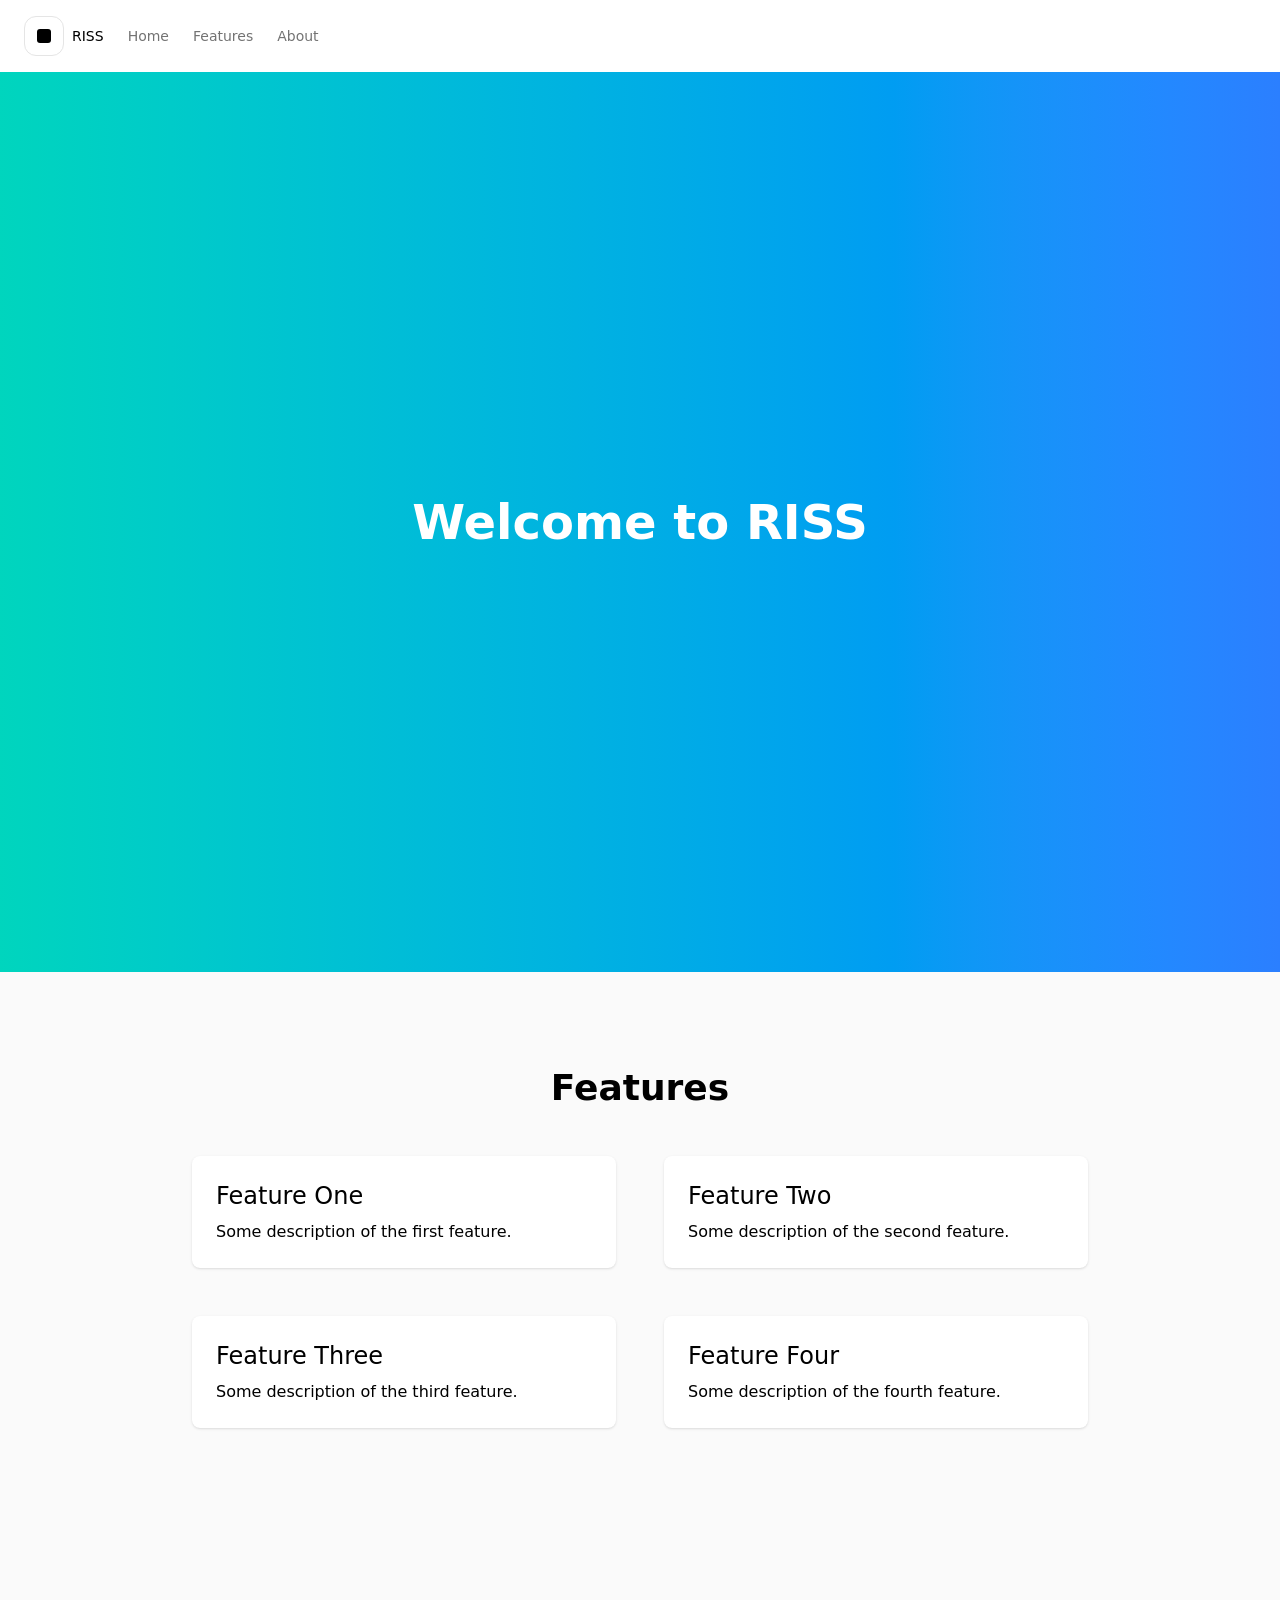
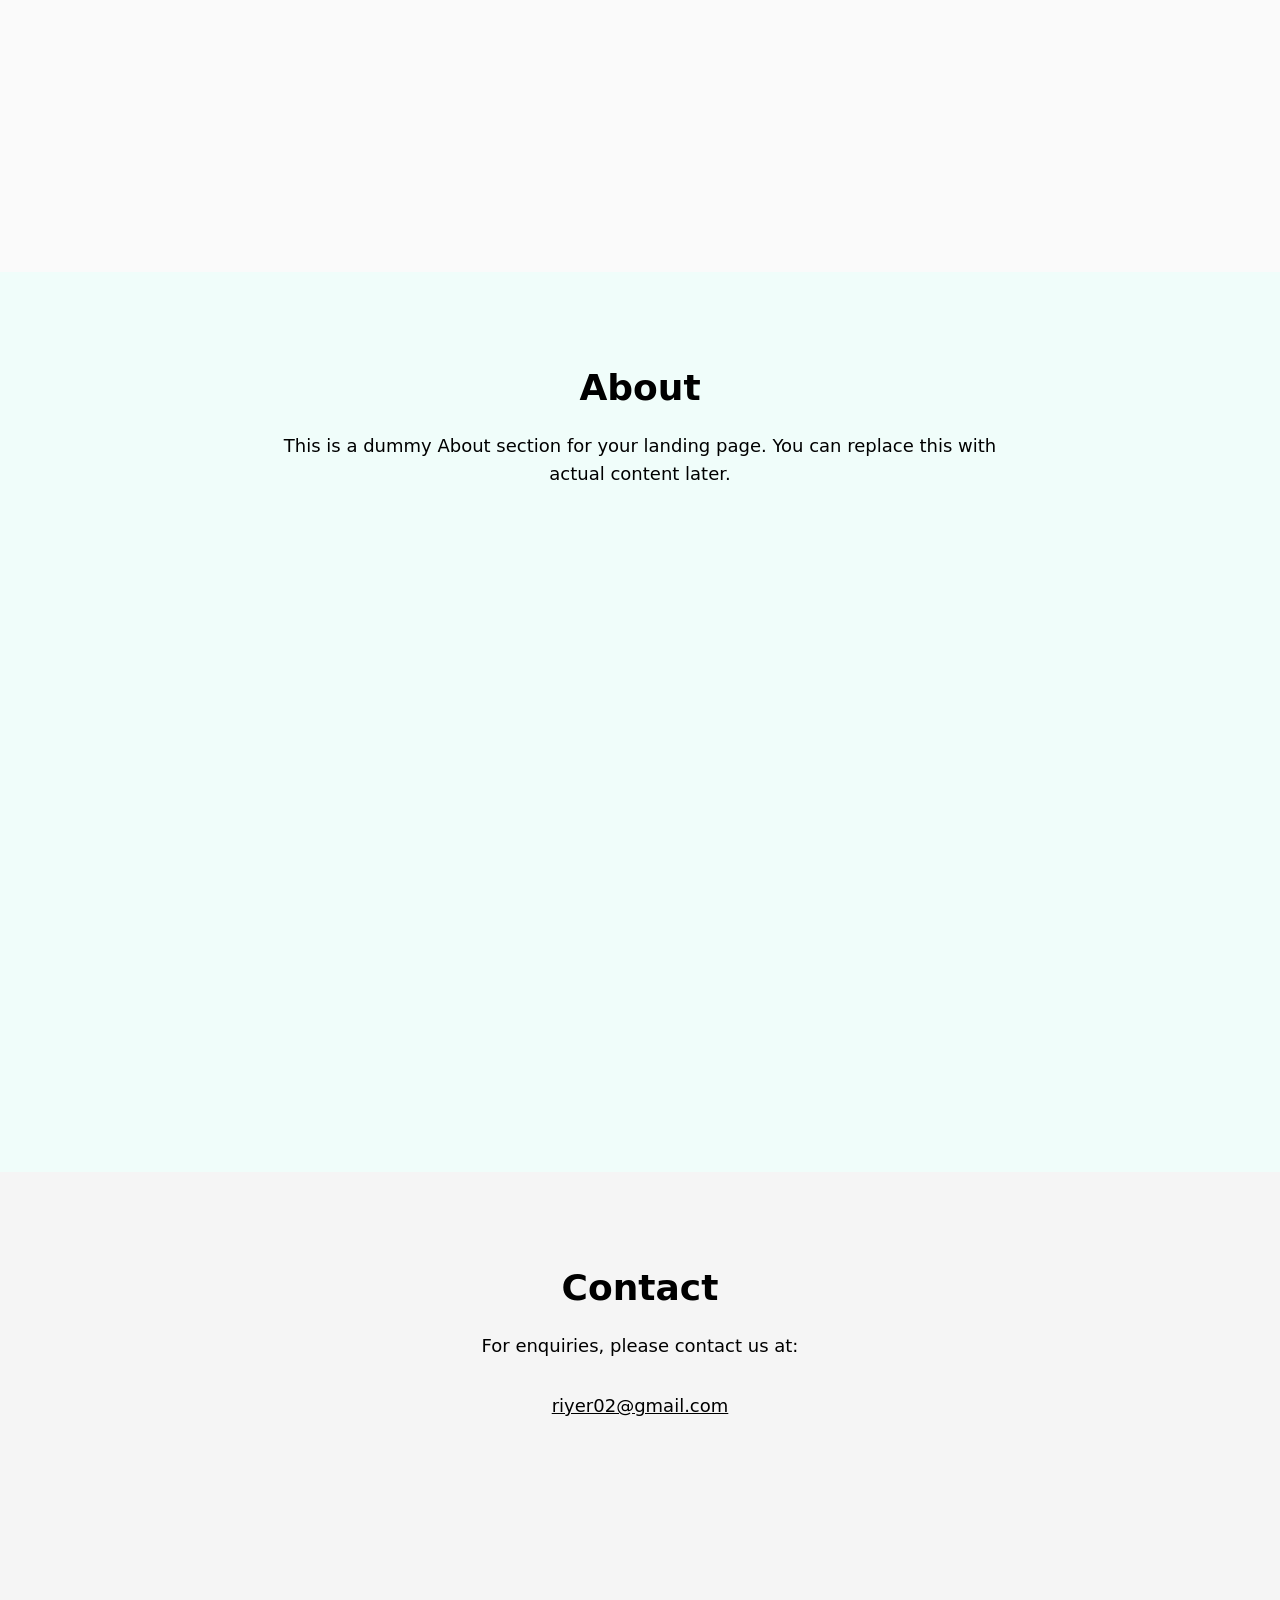
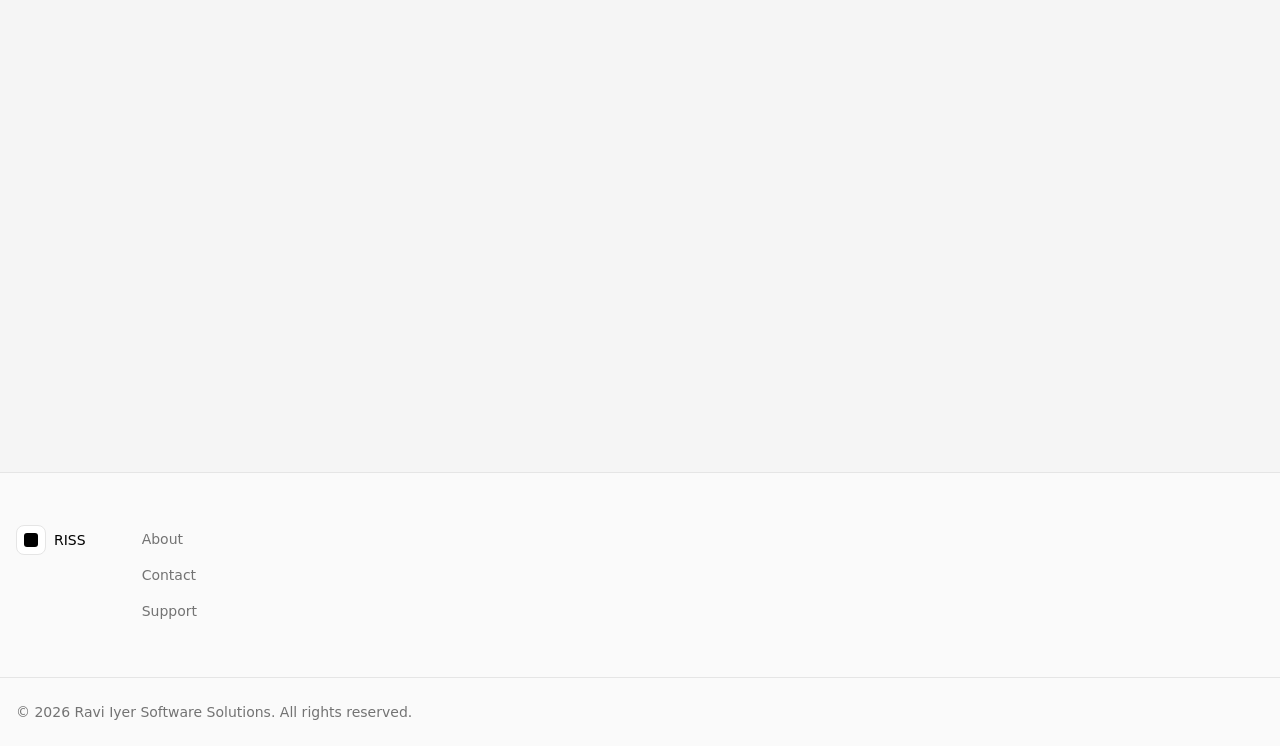
==== commit 58b21f7e: "Updates" ====
--- a/index.html
+++ b/index.html
@@ -1,18 +1 @@
-<!DOCTYPE html><html lang="en"> <head><meta charset="UTF-8"><meta name="viewport" content="width=device-width"><link rel="icon" href="/favicon.ico"><meta name="generator" content="Astro v5.17.2"><title>RISS-A</title><meta name="description" content="Ravi Iyer Software Solutions provides web and mobile applications using the MERN stack."><meta property="og:type" content="website"><meta property="og:title" content="RISS-A"><meta property="og:description" content="Ravi Iyer Software Solutions provides web and mobile applications using the MERN stack."><meta name="robots" content="index, follow"><link rel="stylesheet" href="/_astro/index.BwEZpKC8.css"></head> <!-- In body element's class attribute below, font-sans got added by Claude Haiku 4.5 as part of conversion of Next.js
-  project. Its addition has not changed the UI as shown on my PC, where Segoe UI font gets used for the site.
-  As per ChatGPT:
-    * font-sans applies Tailwind’s default sans stack to the document root.
-    * That results in predictable typography across browsers.
-    * That aligns better with a clean, modern Tailwind-based Astro template
-  So I am retaining the font-sans addition made by Claude Haiku. --> <body class="bg-neutral-50 text-black selection:bg-teal-300 dark:bg-neutral-900 dark:text-white dark:selection:bg-pink-500 dark:selection:text-white font-sans"> <nav class="sticky top-0 z-40 flex items-center justify-between p-4 lg:px-6 bg-white dark:bg-black"> <div class="flex w-full items-center"> <div class="flex w-full md:w-1/3"> <a href="/" class="mr-2 flex w-full items-center justify-center md:w-auto lg:mr-6"> <div class="flex flex-none items-center justify-center border border-neutral-200 bg-white dark:border-neutral-700 dark:bg-black h-10 w-10 rounded-xl"> <svg xmlns="http://www.w3.org/2000/svg" aria-label="RISS-A logo" viewBox="0 0 32 32" class="h-4 w-4 fill-black dark:fill-white h-4 w-4"> <!-- Outer rounded square --> <rect x="2" y="2" width="28" height="28" rx="6"></rect> <!-- Diagonal cut / accent --> <path d="M10 22 L22 10" stroke="currentColor" stroke-width="3" stroke-linecap="round" fill="none"></path> </svg> </div> <div class="ml-2 flex-none text-sm font-medium uppercase md:hidden lg:block"> RISS-A </div> </a> <ul class="hidden gap-6 text-sm md:flex md:items-center"> <li> <a href="/" class="text-neutral-500 underline-offset-4 hover:text-black hover:underline dark:text-neutral-400 dark:hover:text-neutral-300"> Home </a> </li><li> <a href="/#features" class="text-neutral-500 underline-offset-4 hover:text-black hover:underline dark:text-neutral-400 dark:hover:text-neutral-300"> Features </a> </li><li> <a href="/#about" class="text-neutral-500 underline-offset-4 hover:text-black hover:underline dark:text-neutral-400 dark:hover:text-neutral-300"> About </a> </li> </ul> </div> </div> <div class="block flex-none md:hidden"> <style>astro-island,astro-slot,astro-static-slot{display:contents}</style><script>(()=>{var e=async t=>{await(await t())()};(self.Astro||(self.Astro={})).load=e;window.dispatchEvent(new Event("astro:load"));})();</script><script>(()=>{var A=Object.defineProperty;var g=(i,o,a)=>o in i?A(i,o,{enumerable:!0,configurable:!0,writable:!0,value:a}):i[o]=a;var d=(i,o,a)=>g(i,typeof o!="symbol"?o+"":o,a);{let i={0:t=>m(t),1:t=>a(t),2:t=>new RegExp(t),3:t=>new Date(t),4:t=>new Map(a(t)),5:t=>new Set(a(t)),6:t=>BigInt(t),7:t=>new URL(t),8:t=>new Uint8Array(t),9:t=>new Uint16Array(t),10:t=>new Uint32Array(t),11:t=>1/0*t},o=t=>{let[l,e]=t;return l in i?i[l](e):void 0},a=t=>t.map(o),m=t=>typeof t!="object"||t===null?t:Object.fromEntries(Object.entries(t).map(([l,e])=>[l,o(e)]));class y extends HTMLElement{constructor(){super(...arguments);d(this,"Component");d(this,"hydrator");d(this,"hydrate",async()=>{var b;if(!this.hydrator||!this.isConnected)return;let e=(b=this.parentElement)==null?void 0:b.closest("astro-island[ssr]");if(e){e.addEventListener("astro:hydrate",this.hydrate,{once:!0});return}let c=this.querySelectorAll("astro-slot"),n={},h=this.querySelectorAll("template[data-astro-template]");for(let r of h){let s=r.closest(this.tagName);s!=null&&s.isSameNode(this)&&(n[r.getAttribute("data-astro-template")||"default"]=r.innerHTML,r.remove())}for(let r of c){let s=r.closest(this.tagName);s!=null&&s.isSameNode(this)&&(n[r.getAttribute("name")||"default"]=r.innerHTML)}let p;try{p=this.hasAttribute("props")?m(JSON.parse(this.getAttribute("props"))):{}}catch(r){let s=this.getAttribute("component-url")||"<unknown>",v=this.getAttribute("component-export");throw v&&(s+=` (export ${v})`),console.error(`[hydrate] Error parsing props for component ${s}`,this.getAttribute("props"),r),r}let u;await this.hydrator(this)(this.Component,p,n,{client:this.getAttribute("client")}),this.removeAttribute("ssr"),this.dispatchEvent(new CustomEvent("astro:hydrate"))});d(this,"unmount",()=>{this.isConnected||this.dispatchEvent(new CustomEvent("astro:unmount"))})}disconnectedCallback(){document.removeEventListener("astro:after-swap",this.unmount),document.addEventListener("astro:after-swap",this.unmount,{once:!0})}connectedCallback(){if(!this.hasAttribute("await-children")||document.readyState==="interactive"||document.readyState==="complete")this.childrenConnectedCallback();else{let e=()=>{document.removeEventListener("DOMContentLoaded",e),c.disconnect(),this.childrenConnectedCallback()},c=new MutationObserver(()=>{var n;((n=this.lastChild)==null?void 0:n.nodeType)===Node.COMMENT_NODE&&this.lastChild.nodeValue==="astro:end"&&(this.lastChild.remove(),e())});c.observe(this,{childList:!0}),document.addEventListener("DOMContentLoaded",e)}}async childrenConnectedCallback(){let e=this.getAttribute("before-hydration-url");e&&await import(e),this.start()}async start(){let e=JSON.parse(this.getAttribute("opts")),c=this.getAttribute("client");if(Astro[c]===void 0){window.addEventListener(`astro:${c}`,()=>this.start(),{once:!0});return}try{await Astro[c](async()=>{let n=this.getAttribute("renderer-url"),[h,{default:p}]=await Promise.all([import(this.getAttribute("component-url")),n?import(n):()=>()=>{}]),u=this.getAttribute("component-export")||"default";if(!u.includes("."))this.Component=h[u];else{this.Component=h;for(let f of u.split("."))this.Component=this.Component[f]}return this.hydrator=p,this.hydrate},e,this)}catch(n){console.error(`[astro-island] Error hydrating ${this.getAttribute("component-url")}`,n)}}attributeChangedCallback(){this.hydrate()}}d(y,"observedAttributes",["props"]),customElements.get("astro-island")||customElements.define("astro-island",y)}})();</script><astro-island uid="dcUhP" prefix="r3" component-url="/_astro/MobileMenu.oJ2wMWna.js" component-export="default" renderer-url="/_astro/client.DCn9jsa5.js" props="{&quot;menu&quot;:[1,[[0,{&quot;title&quot;:[0,&quot;Home&quot;],&quot;path&quot;:[0,&quot;/&quot;]}],[0,{&quot;title&quot;:[0,&quot;Features&quot;],&quot;path&quot;:[0,&quot;/#features&quot;]}],[0,{&quot;title&quot;:[0,&quot;About&quot;],&quot;path&quot;:[0,&quot;/#about&quot;]}]]]}" ssr client="load" opts="{&quot;name&quot;:&quot;MobileMenu&quot;,&quot;value&quot;:true}" await-children><button aria-label="Open mobile menu" class="flex h-11 w-11 items-center justify-center rounded-md border border-neutral-200 text-black transition-colors md:hidden dark:border-neutral-700 dark:text-white"><svg xmlns="http://www.w3.org/2000/svg" fill="none" viewBox="0 0 24 24" stroke-width="1.5" stroke="currentColor" aria-hidden="true" data-slot="icon" class="h-4"><path stroke-linecap="round" stroke-linejoin="round" d="M3.75 6.75h16.5M3.75 12h16.5m-16.5 5.25h16.5"></path></svg></button><!--astro:end--></astro-island> </div> </nav> <main>  <section id="hero" class="h-screen flex items-center justify-center scroll-mt-16 bg-linear-to-r from-teal-400 to-blue-500 text-white"> <h1 class="text-5xl font-bold text-center">
-Welcome to RISS-A </h1> </section> <section id="features" class="min-h-screen scroll-mt-16 py-24 px-6 bg-neutral-50 dark:bg-neutral-900"> <h2 class="text-4xl font-semibold mb-12 text-center">Features</h2> <div class="max-w-4xl mx-auto grid gap-12 md:grid-cols-2"> <div class="p-6 bg-white dark:bg-neutral-800 rounded-lg shadow"> <h3 class="text-2xl font-medium mb-2">Feature One</h3> <p>Some description of the first feature.</p> </div> <div class="p-6 bg-white dark:bg-neutral-800 rounded-lg shadow"> <h3 class="text-2xl font-medium mb-2">Feature Two</h3> <p>Some description of the second feature.</p> </div> <div class="p-6 bg-white dark:bg-neutral-800 rounded-lg shadow"> <h3 class="text-2xl font-medium mb-2">Feature Three</h3> <p>Some description of the third feature.</p> </div> <div class="p-6 bg-white dark:bg-neutral-800 rounded-lg shadow"> <h3 class="text-2xl font-medium mb-2">Feature Four</h3> <p>Some description of the fourth feature.</p> </div> </div> </section> <section id="about" class="min-h-screen scroll-mt-16 py-24 px-6 bg-teal-50 dark:bg-neutral-800"> <h2 class="text-4xl font-semibold mb-6 text-center">About</h2> <p class="max-w-3xl mx-auto text-center text-lg">
-This is a dummy About section for your landing page. You can replace
-    this with actual content later.
-</p> </section> <section id="contact" class="min-h-screen scroll-mt-16 py-24 px-6 bg-neutral-100 dark:bg-neutral-900"> <h2 class="text-4xl font-semibold mb-6 text-center">Contact</h2> <p class="max-w-3xl mx-auto text-center text-lg mb-8">
-For enquiries, please contact us at:
-</p> <p class="text-center text-lg font-medium"> <a href="mailto:riyer02@gmail.com" class="underline hover:text-teal-600">
-riyer02@gmail.com
-</a> </p> </section> <footer class="text-sm text-neutral-500 dark:text-neutral-400"> <div class="mx-auto flex w-full max-w-7xl flex-col gap-6 border-t border-neutral-200 px-6 py-12 text-sm md:flex-row md:gap-12 md:px-4 min-[1320px]:px-0 dark:border-neutral-700"> <div> <a class="flex items-center gap-2 text-black md:pt-1 dark:text-white" href="/"> <div class="flex flex-none items-center justify-center border border-neutral-200 bg-white dark:border-neutral-700 dark:bg-black h-7.5 w-7.5 rounded-lg"> <svg xmlns="http://www.w3.org/2000/svg" aria-label="RISS-A logo" viewBox="0 0 32 32" class="h-4 w-4 fill-black dark:fill-white h-2.5 w-2.5"> <!-- Outer rounded square --> <rect x="2" y="2" width="28" height="28" rx="6"></rect> <!-- Diagonal cut / accent --> <path d="M10 22 L22 10" stroke="currentColor" stroke-width="3" stroke-linecap="round" fill="none"></path> </svg> </div> <span class="uppercase">RISS-A</span> </a> </div> <nav> <ul> <li> <a href="/#about" class="block p-2 text-lg underline-offset-4 hover:text-black hover:underline md:inline-block md:text-sm dark:hover:text-neutral-300"> About </a> </li><li> <a href="/#contact" class="block p-2 text-lg underline-offset-4 hover:text-black hover:underline md:inline-block md:text-sm dark:hover:text-neutral-300"> Contact </a> </li><li> <a href="/support/" class="block p-2 text-lg underline-offset-4 hover:text-black hover:underline md:inline-block md:text-sm dark:hover:text-neutral-300"> Support </a> </li> </ul> </nav> </div> <div class="border-t border-neutral-200 py-6 text-sm dark:border-neutral-700"> <div class="mx-auto flex w-full max-w-7xl flex-col items-center gap-1 px-4 md:flex-row md:gap-0 md:px-4 min-[1320px]:px-0"> <p>
-&copy; 2026 Ravi Iyer Software Solutions - Astro . 
-All rights reserved.
-</p> </div> </div> </footer>  </main> <script>(()=>{var l=(n,t)=>{let i=async()=>{await(await n())()},e=typeof t.value=="object"?t.value:void 0,s={timeout:e==null?void 0:e.timeout};"requestIdleCallback"in window?window.requestIdleCallback(i,s):setTimeout(i,s.timeout||200)};(self.Astro||(self.Astro={})).idle=l;window.dispatchEvent(new Event("astro:idle"));})();</script><astro-island uid="ZkwNIw" prefix="r2" component-url="/_astro/ScrollToTop.BOS4M0Oz.js" component-export="default" renderer-url="/_astro/client.DCn9jsa5.js" props="{}" ssr client="idle" opts="{&quot;name&quot;:&quot;ScrollToTop&quot;,&quot;value&quot;:true}"></astro-island> </body></html>+<!DOCTYPE html><!--SPunSzrNvdooKIGXJAVRH--><html lang="en"><head><meta charSet="utf-8"/><meta name="viewport" content="width=device-width, initial-scale=1"/><link rel="stylesheet" href="/_next/static/chunks/165d5c7487523f9f.css" data-precedence="next"/><link rel="preload" as="script" fetchPriority="low" href="/_next/static/chunks/7be189d7e3bac895.js"/><script src="/_next/static/chunks/12daa96885968840.js" async=""></script><script src="/_next/static/chunks/11fe75a1468250d6.js" async=""></script><script src="/_next/static/chunks/4aaac5f825731877.js" async=""></script><script src="/_next/static/chunks/turbopack-8584a428579961f0.js" async=""></script><script src="/_next/static/chunks/22286ab6be654094.js" async=""></script><script src="/_next/static/chunks/d6362e0a7ca262cc.js" async=""></script><script src="/_next/static/chunks/c5dc6ea7ee438bb6.js" async=""></script><script src="/_next/static/chunks/ff1a16fafef87110.js" async=""></script><script src="/_next/static/chunks/694836347d1e5ef3.js" async=""></script><script src="/_next/static/chunks/8e0b47f184618e13.js" async=""></script><title>RISS</title><meta name="description" content="Home/Landing page built with Next.js"/><meta name="robots" content="index, follow"/><meta property="og:title" content="RISS"/><meta property="og:description" content="Home/Landing page built with Next.js"/><meta property="og:type" content="website"/><meta name="twitter:card" content="summary"/><meta name="twitter:title" content="RISS"/><meta name="twitter:description" content="Home/Landing page built with Next.js"/><link rel="icon" href="/favicon.ico?favicon.c540bdda.ico" sizes="48x48" type="image/x-icon"/><script src="/_next/static/chunks/a6dad97d9634a72d.js" noModule=""></script></head><body class="bg-neutral-50 text-black selection:bg-teal-300 dark:bg-neutral-900 dark:text-white dark:selection:bg-pink-500 dark:selection:text-white"><div hidden=""><!--$--><!--/$--></div><nav class="sticky top-0 z-40 flex items-center justify-between p-4 lg:px-6 bg-white dark:bg-black"><div class="flex w-full items-center"><div class="flex w-full md:w-1/3"><a class="mr-2 flex w-full items-center justify-center md:w-auto lg:mr-6" href="/"><div class="flex flex-none items-center justify-center border border-neutral-200 bg-white dark:border-neutral-700 dark:bg-black h-10 w-10 rounded-xl"><svg xmlns="http://www.w3.org/2000/svg" aria-label="RISS logo" viewBox="0 0 32 32" class="h-4 w-4 fill-black dark:fill-white h-4 w-4"><rect x="2" y="2" width="28" height="28" rx="6"></rect><path d="M10 22 L22 10" stroke="inherit" stroke-width="3" stroke-linecap="round" fill="none"></path></svg></div><div class="ml-2 flex-none text-sm font-medium uppercase md:hidden lg:block">RISS</div></a><ul class="hidden gap-6 text-sm md:flex md:items-center"><li><a class="text-neutral-500 underline-offset-4 hover:text-black hover:underline dark:text-neutral-400 dark:hover:text-neutral-300" href="/">Home</a></li><li><a class="text-neutral-500 underline-offset-4 hover:text-black hover:underline dark:text-neutral-400 dark:hover:text-neutral-300" href="/#features">Features</a></li><li><a class="text-neutral-500 underline-offset-4 hover:text-black hover:underline dark:text-neutral-400 dark:hover:text-neutral-300" href="/#about">About</a></li></ul></div></div><div class="block flex-none md:hidden"><!--$!--><template data-dgst="BAILOUT_TO_CLIENT_SIDE_RENDERING"></template><!--/$--></div></nav><main><section id="hero" class="h-screen flex items-center justify-center scroll-mt-16 bg-linear-to-r from-teal-400 to-blue-500 text-white"><h1 class="text-5xl font-bold text-center">Welcome to <!-- -->RISS</h1></section><section id="features" class="min-h-screen scroll-mt-16 py-24 px-6 bg-neutral-50 dark:bg-neutral-900"><h2 class="text-4xl font-semibold mb-12 text-center">Features</h2><div class="max-w-4xl mx-auto grid gap-12 md:grid-cols-2"><div class="p-6 bg-white dark:bg-neutral-800 rounded-lg shadow"><h3 class="text-2xl font-medium mb-2">Feature One</h3><p>Some description of the first feature.</p></div><div class="p-6 bg-white dark:bg-neutral-800 rounded-lg shadow"><h3 class="text-2xl font-medium mb-2">Feature Two</h3><p>Some description of the second feature.</p></div><div class="p-6 bg-white dark:bg-neutral-800 rounded-lg shadow"><h3 class="text-2xl font-medium mb-2">Feature Three</h3><p>Some description of the third feature.</p></div><div class="p-6 bg-white dark:bg-neutral-800 rounded-lg shadow"><h3 class="text-2xl font-medium mb-2">Feature Four</h3><p>Some description of the fourth feature.</p></div></div></section><section id="about" class="min-h-screen scroll-mt-16 py-24 px-6 bg-teal-50 dark:bg-neutral-800"><h2 class="text-4xl font-semibold mb-6 text-center">About</h2><p class="max-w-3xl mx-auto text-center text-lg">This is a dummy About section for your landing page. You can replace this with actual content later.</p></section><section id="contact" class="min-h-screen scroll-mt-16 py-24 px-6 bg-neutral-100 dark:bg-neutral-900"><h2 class="text-4xl font-semibold mb-6 text-center">Contact</h2><p class="max-w-3xl mx-auto text-center text-lg mb-8">For enquiries, please contact us at:</p><p class="text-center text-lg font-medium"><a href="mailto:riyer02@gmail.com" class="underline hover:text-teal-600">riyer02@gmail.com</a></p></section><footer class="text-sm text-neutral-500 dark:text-neutral-400"><div class="mx-auto flex w-full max-w-7xl flex-col gap-6 border-t border-neutral-200 px-6 py-12 text-sm md:flex-row md:gap-12 md:px-4 min-[1320px]:px-0 dark:border-neutral-700"><div><a class="flex items-center gap-2 text-black md:pt-1 dark:text-white" href="/"><div class="flex flex-none items-center justify-center border border-neutral-200 bg-white dark:border-neutral-700 dark:bg-black h-7.5 w-7.5 rounded-lg"><svg xmlns="http://www.w3.org/2000/svg" aria-label="RISS logo" viewBox="0 0 32 32" class="h-4 w-4 fill-black dark:fill-white h-2.5 w-2.5"><rect x="2" y="2" width="28" height="28" rx="6"></rect><path d="M10 22 L22 10" stroke="inherit" stroke-width="3" stroke-linecap="round" fill="none"></path></svg></div><span class="uppercase">RISS</span></a></div><nav><ul><li><a class="block p-2 text-lg underline-offset-4 hover:text-black hover:underline md:inline-block md:text-sm dark:hover:text-neutral-300" href="/#about">About</a></li><li><a class="block p-2 text-lg underline-offset-4 hover:text-black hover:underline md:inline-block md:text-sm dark:hover:text-neutral-300" href="/#contact">Contact</a></li><li><a class="block p-2 text-lg underline-offset-4 hover:text-black hover:underline md:inline-block md:text-sm dark:hover:text-neutral-300" href="/support/">Support</a></li></ul></nav></div><div class="border-t border-neutral-200 py-6 text-sm dark:border-neutral-700"><div class="mx-auto flex w-full max-w-7xl flex-col items-center gap-1 px-4 md:flex-row md:gap-0 md:px-4 min-[1320px]:px-0"><p>© <!-- -->2026<!-- --> <!-- -->Ravi Iyer Software Solutions<!-- -->.<!-- --> <!-- -->All rights reserved.</p></div></div></footer><!--$--><!--/$--></main><script src="/_next/static/chunks/7be189d7e3bac895.js" id="_R_" async=""></script><script>(self.__next_f=self.__next_f||[]).push([0])</script><script>self.__next_f.push([1,"1:\"$Sreact.fragment\"\n4:I[90783,[\"/_next/static/chunks/22286ab6be654094.js\",\"/_next/static/chunks/d6362e0a7ca262cc.js\",\"/_next/static/chunks/c5dc6ea7ee438bb6.js\"],\"default\"]\n5:I[97367,[\"/_next/static/chunks/ff1a16fafef87110.js\",\"/_next/static/chunks/694836347d1e5ef3.js\"],\"OutletBoundary\"]\n6:\"$Sreact.suspense\"\n8:I[97367,[\"/_next/static/chunks/ff1a16fafef87110.js\",\"/_next/static/chunks/694836347d1e5ef3.js\"],\"ViewportBoundary\"]\na:I[97367,[\"/_next/static/chunks/ff1a16fafef87110.js\",\"/_next/static/chunks/694836347d1e5ef3.js\"],\"MetadataBoundary\"]\nc:I[68027,[],\"default\"]\n:HL[\"/_next/static/chunks/165d5c7487523f9f.css\",\"style\"]\n"])</script><script>self.__next_f.push([1,"0:{\"P\":null,\"b\":\"SPunSzrNvdooKIGXJAVRH\",\"c\":[\"\",\"\"],\"q\":\"\",\"i\":false,\"f\":[[[\"\",{\"children\":[\"__PAGE__\",{}]},\"$undefined\",\"$undefined\",true],[[\"$\",\"$1\",\"c\",{\"children\":[[[\"$\",\"link\",\"0\",{\"rel\":\"stylesheet\",\"href\":\"/_next/static/chunks/165d5c7487523f9f.css\",\"precedence\":\"next\",\"crossOrigin\":\"$undefined\",\"nonce\":\"$undefined\"}],[\"$\",\"script\",\"script-0\",{\"src\":\"/_next/static/chunks/22286ab6be654094.js\",\"async\":true,\"nonce\":\"$undefined\"}],[\"$\",\"script\",\"script-1\",{\"src\":\"/_next/static/chunks/d6362e0a7ca262cc.js\",\"async\":true,\"nonce\":\"$undefined\"}]],\"$L2\"]}],{\"children\":[[\"$\",\"$1\",\"c\",{\"children\":[[[\"$\",\"section\",null,{\"id\":\"hero\",\"className\":\"h-screen flex items-center justify-center scroll-mt-16 bg-linear-to-r from-teal-400 to-blue-500 text-white\",\"children\":[\"$\",\"h1\",null,{\"className\":\"text-5xl font-bold text-center\",\"children\":[\"Welcome to \",\"RISS\"]}]}],[\"$\",\"section\",null,{\"id\":\"features\",\"className\":\"min-h-screen scroll-mt-16 py-24 px-6 bg-neutral-50 dark:bg-neutral-900\",\"children\":[[\"$\",\"h2\",null,{\"className\":\"text-4xl font-semibold mb-12 text-center\",\"children\":\"Features\"}],[\"$\",\"div\",null,{\"className\":\"max-w-4xl mx-auto grid gap-12 md:grid-cols-2\",\"children\":[[\"$\",\"div\",null,{\"className\":\"p-6 bg-white dark:bg-neutral-800 rounded-lg shadow\",\"children\":[[\"$\",\"h3\",null,{\"className\":\"text-2xl font-medium mb-2\",\"children\":\"Feature One\"}],[\"$\",\"p\",null,{\"children\":\"Some description of the first feature.\"}]]}],[\"$\",\"div\",null,{\"className\":\"p-6 bg-white dark:bg-neutral-800 rounded-lg shadow\",\"children\":[[\"$\",\"h3\",null,{\"className\":\"text-2xl font-medium mb-2\",\"children\":\"Feature Two\"}],[\"$\",\"p\",null,{\"children\":\"Some description of the second feature.\"}]]}],[\"$\",\"div\",null,{\"className\":\"p-6 bg-white dark:bg-neutral-800 rounded-lg shadow\",\"children\":[[\"$\",\"h3\",null,{\"className\":\"text-2xl font-medium mb-2\",\"children\":\"Feature Three\"}],[\"$\",\"p\",null,{\"children\":\"Some description of the third feature.\"}]]}],[\"$\",\"div\",null,{\"className\":\"p-6 bg-white dark:bg-neutral-800 rounded-lg shadow\",\"children\":[[\"$\",\"h3\",null,{\"className\":\"text-2xl font-medium mb-2\",\"children\":\"Feature Four\"}],[\"$\",\"p\",null,{\"children\":\"Some description of the fourth feature.\"}]]}]]}]]}],[\"$\",\"section\",null,{\"id\":\"about\",\"className\":\"min-h-screen scroll-mt-16 py-24 px-6 bg-teal-50 dark:bg-neutral-800\",\"children\":[[\"$\",\"h2\",null,{\"className\":\"text-4xl font-semibold mb-6 text-center\",\"children\":\"About\"}],[\"$\",\"p\",null,{\"className\":\"max-w-3xl mx-auto text-center text-lg\",\"children\":\"This is a dummy About section for your landing page. You can replace this with actual content later.\"}]]}],[\"$\",\"section\",null,{\"id\":\"contact\",\"className\":\"min-h-screen scroll-mt-16 py-24 px-6 bg-neutral-100 dark:bg-neutral-900\",\"children\":[[\"$\",\"h2\",null,{\"className\":\"text-4xl font-semibold mb-6 text-center\",\"children\":\"Contact\"}],[\"$\",\"p\",null,{\"className\":\"max-w-3xl mx-auto text-center text-lg mb-8\",\"children\":\"For enquiries, please contact us at:\"}],[\"$\",\"p\",null,{\"className\":\"text-center text-lg font-medium\",\"children\":[\"$\",\"a\",null,{\"href\":\"mailto:riyer02@gmail.com\",\"className\":\"underline hover:text-teal-600\",\"children\":\"riyer02@gmail.com\"}]}]]}],\"$L3\",[\"$\",\"$L4\",null,{}]],[[\"$\",\"script\",\"script-0\",{\"src\":\"/_next/static/chunks/c5dc6ea7ee438bb6.js\",\"async\":true,\"nonce\":\"$undefined\"}]],[\"$\",\"$L5\",null,{\"children\":[\"$\",\"$6\",null,{\"name\":\"Next.MetadataOutlet\",\"children\":\"$@7\"}]}]]}],{},null,false,false]},null,false,false],[\"$\",\"$1\",\"h\",{\"children\":[null,[\"$\",\"$L8\",null,{\"children\":\"$L9\"}],[\"$\",\"div\",null,{\"hidden\":true,\"children\":[\"$\",\"$La\",null,{\"children\":[\"$\",\"$6\",null,{\"name\":\"Next.Metadata\",\"children\":\"$Lb\"}]}]}],null]}],false]],\"m\":\"$undefined\",\"G\":[\"$c\",[]],\"S\":true}\n"])</script><script>self.__next_f.push([1,"e:I[39756,[\"/_next/static/chunks/ff1a16fafef87110.js\",\"/_next/static/chunks/694836347d1e5ef3.js\"],\"default\"]\nf:I[8821,[\"/_next/static/chunks/22286ab6be654094.js\",\"/_next/static/chunks/d6362e0a7ca262cc.js\",\"/_next/static/chunks/8e0b47f184618e13.js\"],\"default\"]\n10:I[37457,[\"/_next/static/chunks/ff1a16fafef87110.js\",\"/_next/static/chunks/694836347d1e5ef3.js\"],\"default\"]\n11:I[22016,[\"/_next/static/chunks/22286ab6be654094.js\",\"/_next/static/chunks/d6362e0a7ca262cc.js\",\"/_next/static/chunks/c5dc6ea7ee438bb6.js\"],\"\"]\n"])</script><script>self.__next_f.push([1,"2:[\"$\",\"html\",null,{\"lang\":\"en\",\"children\":[\"$\",\"body\",null,{\"className\":\"bg-neutral-50 text-black selection:bg-teal-300 dark:bg-neutral-900 dark:text-white dark:selection:bg-pink-500 dark:selection:text-white\",\"children\":[\"$Ld\",[\"$\",\"main\",null,{\"children\":[\"$\",\"$Le\",null,{\"parallelRouterKey\":\"children\",\"error\":\"$f\",\"errorStyles\":[],\"errorScripts\":[[\"$\",\"script\",\"script-0\",{\"src\":\"/_next/static/chunks/8e0b47f184618e13.js\",\"async\":true}]],\"template\":[\"$\",\"$L10\",null,{}],\"templateStyles\":\"$undefined\",\"templateScripts\":\"$undefined\",\"notFound\":[[[\"$\",\"title\",null,{\"children\":\"404: This page could not be found.\"}],[\"$\",\"div\",null,{\"style\":{\"fontFamily\":\"system-ui,\\\"Segoe UI\\\",Roboto,Helvetica,Arial,sans-serif,\\\"Apple Color Emoji\\\",\\\"Segoe UI Emoji\\\"\",\"height\":\"100vh\",\"textAlign\":\"center\",\"display\":\"flex\",\"flexDirection\":\"column\",\"alignItems\":\"center\",\"justifyContent\":\"center\"},\"children\":[\"$\",\"div\",null,{\"children\":[[\"$\",\"style\",null,{\"dangerouslySetInnerHTML\":{\"__html\":\"body{color:#000;background:#fff;margin:0}.next-error-h1{border-right:1px solid rgba(0,0,0,.3)}@media (prefers-color-scheme:dark){body{color:#fff;background:#000}.next-error-h1{border-right:1px solid rgba(255,255,255,.3)}}\"}}],[\"$\",\"h1\",null,{\"className\":\"next-error-h1\",\"style\":{\"display\":\"inline-block\",\"margin\":\"0 20px 0 0\",\"padding\":\"0 23px 0 0\",\"fontSize\":24,\"fontWeight\":500,\"verticalAlign\":\"top\",\"lineHeight\":\"49px\"},\"children\":404}],[\"$\",\"div\",null,{\"style\":{\"display\":\"inline-block\"},\"children\":[\"$\",\"h2\",null,{\"style\":{\"fontSize\":14,\"fontWeight\":400,\"lineHeight\":\"49px\",\"margin\":0},\"children\":\"This page could not be found.\"}]}]]}]}]],[]],\"forbidden\":\"$undefined\",\"unauthorized\":\"$undefined\"}]}]]}]}]\n"])</script><script>self.__next_f.push([1,"3:[\"$\",\"footer\",null,{\"className\":\"text-sm text-neutral-500 dark:text-neutral-400\",\"children\":[[\"$\",\"div\",null,{\"className\":\"mx-auto flex w-full max-w-7xl flex-col gap-6 border-t border-neutral-200 px-6 py-12 text-sm md:flex-row md:gap-12 md:px-4 min-[1320px]:px-0 dark:border-neutral-700\",\"children\":[[\"$\",\"div\",null,{\"children\":[\"$\",\"$L11\",null,{\"className\":\"flex items-center gap-2 text-black md:pt-1 dark:text-white\",\"href\":\"/\",\"prefetch\":false,\"children\":[[\"$\",\"div\",null,{\"className\":\"flex flex-none items-center justify-center border border-neutral-200 bg-white dark:border-neutral-700 dark:bg-black h-7.5 w-7.5 rounded-lg\",\"children\":[\"$\",\"svg\",null,{\"xmlns\":\"http://www.w3.org/2000/svg\",\"aria-label\":\"RISS logo\",\"viewBox\":\"0 0 32 32\",\"className\":\"h-4 w-4 fill-black dark:fill-white h-2.5 w-2.5\",\"children\":[[\"$\",\"rect\",null,{\"x\":\"2\",\"y\":\"2\",\"width\":\"28\",\"height\":\"28\",\"rx\":\"6\"}],[\"$\",\"path\",null,{\"d\":\"M10 22 L22 10\",\"stroke\":\"inherit\",\"strokeWidth\":\"3\",\"strokeLinecap\":\"round\",\"fill\":\"none\"}]]}]}],[\"$\",\"span\",null,{\"className\":\"uppercase\",\"children\":\"RISS\"}]]}]}],[\"$\",\"nav\",null,{\"children\":[\"$\",\"ul\",null,{\"children\":[[\"$\",\"li\",\"About\",{\"children\":[\"$\",\"$L11\",null,{\"href\":\"/#about\",\"prefetch\":false,\"className\":\"block p-2 text-lg underline-offset-4 hover:text-black hover:underline md:inline-block md:text-sm dark:hover:text-neutral-300\",\"children\":\"About\"}]}],[\"$\",\"li\",\"Contact\",{\"children\":[\"$\",\"$L11\",null,{\"href\":\"/#contact\",\"prefetch\":false,\"className\":\"block p-2 text-lg underline-offset-4 hover:text-black hover:underline md:inline-block md:text-sm dark:hover:text-neutral-300\",\"children\":\"Contact\"}]}],[\"$\",\"li\",\"Support\",{\"children\":[\"$\",\"$L11\",null,{\"href\":\"/support\",\"prefetch\":false,\"className\":\"block p-2 text-lg underline-offset-4 hover:text-black hover:underline md:inline-block md:text-sm dark:hover:text-neutral-300\",\"children\":\"Support\"}]}]]}]}]]}],[\"$\",\"div\",null,{\"className\":\"border-t border-neutral-200 py-6 text-sm dark:border-neutral-700\",\"children\":[\"$\",\"div\",null,{\"className\":\"mx-auto flex w-full max-w-7xl flex-col items-center gap-1 px-4 md:flex-row md:gap-0 md:px-4 min-[1320px]:px-0\",\"children\":[\"$\",\"p\",null,{\"children\":[\"© \",\"2026\",\" \",\"Ravi Iyer Software Solutions\",\".\",\" \",\"All rights reserved.\"]}]}]}]]}]\n"])</script><script>self.__next_f.push([1,"12:I[58279,[\"/_next/static/chunks/22286ab6be654094.js\",\"/_next/static/chunks/d6362e0a7ca262cc.js\"],\"default\"]\n"])</script><script>self.__next_f.push([1,"d:[\"$\",\"nav\",null,{\"className\":\"sticky top-0 z-40 flex items-center justify-between p-4 lg:px-6 bg-white dark:bg-black\",\"children\":[[\"$\",\"div\",null,{\"className\":\"flex w-full items-center\",\"children\":[\"$\",\"div\",null,{\"className\":\"flex w-full md:w-1/3\",\"children\":[[\"$\",\"$L11\",null,{\"href\":\"/\",\"prefetch\":false,\"className\":\"mr-2 flex w-full items-center justify-center md:w-auto lg:mr-6\",\"children\":[[\"$\",\"div\",null,{\"className\":\"flex flex-none items-center justify-center border border-neutral-200 bg-white dark:border-neutral-700 dark:bg-black h-10 w-10 rounded-xl\",\"children\":[\"$\",\"svg\",null,{\"xmlns\":\"http://www.w3.org/2000/svg\",\"aria-label\":\"RISS logo\",\"viewBox\":\"0 0 32 32\",\"className\":\"h-4 w-4 fill-black dark:fill-white h-4 w-4\",\"children\":[[\"$\",\"rect\",null,{\"x\":\"2\",\"y\":\"2\",\"width\":\"28\",\"height\":\"28\",\"rx\":\"6\"}],[\"$\",\"path\",null,{\"d\":\"M10 22 L22 10\",\"stroke\":\"inherit\",\"strokeWidth\":\"3\",\"strokeLinecap\":\"round\",\"fill\":\"none\"}]]}]}],[\"$\",\"div\",null,{\"className\":\"ml-2 flex-none text-sm font-medium uppercase md:hidden lg:block\",\"children\":\"RISS\"}]]}],[\"$\",\"ul\",null,{\"className\":\"hidden gap-6 text-sm md:flex md:items-center\",\"children\":[[\"$\",\"li\",\"Home\",{\"children\":[\"$\",\"$L11\",null,{\"href\":\"/\",\"prefetch\":false,\"className\":\"text-neutral-500 underline-offset-4 hover:text-black hover:underline dark:text-neutral-400 dark:hover:text-neutral-300\",\"children\":\"Home\"}]}],[\"$\",\"li\",\"Features\",{\"children\":[\"$\",\"$L11\",null,{\"href\":\"/#features\",\"prefetch\":false,\"className\":\"text-neutral-500 underline-offset-4 hover:text-black hover:underline dark:text-neutral-400 dark:hover:text-neutral-300\",\"children\":\"Features\"}]}],[\"$\",\"li\",\"About\",{\"children\":[\"$\",\"$L11\",null,{\"href\":\"/#about\",\"prefetch\":false,\"className\":\"text-neutral-500 underline-offset-4 hover:text-black hover:underline dark:text-neutral-400 dark:hover:text-neutral-300\",\"children\":\"About\"}]}]]}]]}]}],[\"$\",\"div\",null,{\"className\":\"block flex-none md:hidden\",\"children\":[\"$\",\"$6\",null,{\"fallback\":null,\"children\":[\"$\",\"$L12\",null,{\"menu\":[{\"title\":\"Home\",\"path\":\"/\"},{\"title\":\"Features\",\"path\":\"/#features\"},{\"title\":\"About\",\"path\":\"/#about\"}]}]}]}]]}]\n"])</script><script>self.__next_f.push([1,"9:[[\"$\",\"meta\",\"0\",{\"charSet\":\"utf-8\"}],[\"$\",\"meta\",\"1\",{\"name\":\"viewport\",\"content\":\"width=device-width, initial-scale=1\"}]]\n"])</script><script>self.__next_f.push([1,"13:I[27201,[\"/_next/static/chunks/ff1a16fafef87110.js\",\"/_next/static/chunks/694836347d1e5ef3.js\"],\"IconMark\"]\n7:null\nb:[[\"$\",\"title\",\"0\",{\"children\":\"RISS\"}],[\"$\",\"meta\",\"1\",{\"name\":\"description\",\"content\":\"Home/Landing page built with Next.js\"}],[\"$\",\"meta\",\"2\",{\"name\":\"robots\",\"content\":\"index, follow\"}],[\"$\",\"meta\",\"3\",{\"property\":\"og:title\",\"content\":\"RISS\"}],[\"$\",\"meta\",\"4\",{\"property\":\"og:description\",\"content\":\"Home/Landing page built with Next.js\"}],[\"$\",\"meta\",\"5\",{\"property\":\"og:type\",\"content\":\"website\"}],[\"$\",\"meta\",\"6\",{\"name\":\"twitter:card\",\"content\":\"summary\"}],[\"$\",\"meta\",\"7\",{\"name\":\"twitter:title\",\"content\":\"RISS\"}],[\"$\",\"meta\",\"8\",{\"name\":\"twitter:description\",\"content\":\"Home/Landing page built with Next.js\"}],[\"$\",\"link\",\"9\",{\"rel\":\"icon\",\"href\":\"/favicon.ico?favicon.c540bdda.ico\",\"sizes\":\"48x48\",\"type\":\"image/x-icon\"}],[\"$\",\"$L13\",\"10\",{}]]\n"])</script></body></html>
--- a/_next/static/chunks/165d5c7487523f9f.css
+++ b/_next/static/chunks/165d5c7487523f9f.css
@@ -0,0 +1 @@
+@layer properties{@supports (((-webkit-hyphens:none)) and (not (margin-trim:inline))) or ((-moz-orient:inline) and (not (color:rgb(from red r g b)))){*,:before,:after,::backdrop{--tw-translate-x:0;--tw-translate-y:0;--tw-translate-z:0;--tw-border-style:solid;--tw-gradient-position:initial;--tw-gradient-from:#0000;--tw-gradient-via:#0000;--tw-gradient-to:#0000;--tw-gradient-stops:initial;--tw-gradient-via-stops:initial;--tw-gradient-from-position:0%;--tw-gradient-via-position:50%;--tw-gradient-to-position:100%;--tw-font-weight:initial;--tw-tracking:initial;--tw-shadow:0 0 #0000;--tw-shadow-color:initial;--tw-shadow-alpha:100%;--tw-inset-shadow:0 0 #0000;--tw-inset-shadow-color:initial;--tw-inset-shadow-alpha:100%;--tw-ring-color:initial;--tw-ring-shadow:0 0 #0000;--tw-inset-ring-color:initial;--tw-inset-ring-shadow:0 0 #0000;--tw-ring-inset:initial;--tw-ring-offset-width:0px;--tw-ring-offset-color:#fff;--tw-ring-offset-shadow:0 0 #0000;--tw-backdrop-blur:initial;--tw-backdrop-brightness:initial;--tw-backdrop-contrast:initial;--tw-backdrop-grayscale:initial;--tw-backdrop-hue-rotate:initial;--tw-backdrop-invert:initial;--tw-backdrop-opacity:initial;--tw-backdrop-saturate:initial;--tw-backdrop-sepia:initial;--tw-duration:initial;--tw-ease:initial;--tw-scale-x:1;--tw-scale-y:1;--tw-scale-z:1}}}@layer theme{:root,:host{--font-sans:ui-sans-serif,system-ui,sans-serif,"Apple Color Emoji","Segoe UI Emoji","Segoe UI Symbol","Noto Color Emoji";--font-mono:ui-monospace,SFMono-Regular,Menlo,Monaco,Consolas,"Liberation Mono","Courier New",monospace;--color-teal-50:#f0fdfa;--color-teal-300:#46ecd5;--color-teal-400:#00d3bd;--color-teal-600:#009588;--color-blue-500:#3080ff;--color-blue-600:#155dfc;--color-pink-500:#f6339a;--color-gray-200:#e5e7eb;--color-neutral-50:#fafafa;--color-neutral-100:#f5f5f5;--color-neutral-200:#e5e5e5;--color-neutral-300:#d4d4d4;--color-neutral-400:#a1a1a1;--color-neutral-500:#737373;--color-neutral-600:#525252;--color-neutral-700:#404040;--color-neutral-800:#262626;--color-neutral-900:#171717;--color-black:#000;--color-white:#fff;--spacing:.25rem;--text-sm:.875rem;--text-sm--line-height:calc(1.25/.875);--text-lg:1.125rem;--text-lg--line-height:calc(1.75/1.125);--text-xl:1.25rem;--text-xl--line-height:calc(1.75/1.25);--text-2xl:1.5rem;--text-2xl--line-height:calc(2/1.5);--text-4xl:2.25rem;--text-4xl--line-height:calc(2.5/2.25);--text-5xl:3rem;--text-5xl--line-height:1;--font-weight-medium:500;--font-weight-semibold:600;--font-weight-bold:700;--tracking-wide:.025em;--radius-md:.375rem;--radius-lg:.5rem;--radius-xl:.75rem;--ease-out:cubic-bezier(0,0,.2,1);--ease-in-out:cubic-bezier(.4,0,.2,1);--default-transition-duration:.15s;--default-transition-timing-function:cubic-bezier(.4,0,.2,1);--default-font-family:var(--font-sans);--default-mono-font-family:var(--font-mono)}@supports (color:lab(0% 0 0)){:root,:host{--color-teal-50:lab(98.3189% -4.74921 -.111723);--color-teal-300:lab(84.8977% -48.1517 -1.3321);--color-teal-400:lab(76.0109% -53.3483 -2.27907);--color-teal-600:lab(55.0223% -41.0774 -3.90277);--color-blue-500:lab(54.1736% 13.3368 -74.6839);--color-blue-600:lab(44.0605% 29.0279 -86.0352);--color-pink-500:lab(56.9303% 76.8162 -8.07021);--color-gray-200:lab(91.6229% -.159085 -2.26791);--color-neutral-50:lab(98.26% 0 0);--color-neutral-100:lab(96.52% -.0000596046 0);--color-neutral-200:lab(90.952% -.0000596046 0);--color-neutral-300:lab(84.92% 0 0);--color-neutral-400:lab(66.128% -.0000298023 .0000119209);--color-neutral-500:lab(48.496% 0 0);--color-neutral-600:lab(34.924% 0 0);--color-neutral-700:lab(27.036% 0 0);--color-neutral-800:lab(15.204% 0 0);--color-neutral-900:lab(7.78201% -.0000149012 0)}}}@layer base{*,:after,:before,::backdrop{box-sizing:border-box;border:0 solid;margin:0;padding:0}::file-selector-button{box-sizing:border-box;border:0 solid;margin:0;padding:0}html,:host{-webkit-text-size-adjust:100%;tab-size:4;line-height:1.5;font-family:var(--default-font-family,ui-sans-serif,system-ui,sans-serif,"Apple Color Emoji","Segoe UI Emoji","Segoe UI Symbol","Noto Color Emoji");font-feature-settings:var(--default-font-feature-settings,normal);font-variation-settings:var(--default-font-variation-settings,normal);-webkit-tap-highlight-color:transparent}hr{height:0;color:inherit;border-top-width:1px}abbr:where([title]){-webkit-text-decoration:underline dotted;text-decoration:underline dotted}h1,h2,h3,h4,h5,h6{font-size:inherit;font-weight:inherit}a{color:inherit;-webkit-text-decoration:inherit;-webkit-text-decoration:inherit;-webkit-text-decoration:inherit;-webkit-text-decoration:inherit;text-decoration:inherit}b,strong{font-weight:bolder}code,kbd,samp,pre{font-family:var(--default-mono-font-family,ui-monospace,SFMono-Regular,Menlo,Monaco,Consolas,"Liberation Mono","Courier New",monospace);font-feature-settings:var(--default-mono-font-feature-settings,normal);font-variation-settings:var(--default-mono-font-variation-settings,normal);font-size:1em}small{font-size:80%}sub,sup{vertical-align:baseline;font-size:75%;line-height:0;position:relative}sub{bottom:-.25em}sup{top:-.5em}table{text-indent:0;border-color:inherit;border-collapse:collapse}:-moz-focusring{outline:auto}progress{vertical-align:baseline}summary{display:list-item}ol,ul,menu{list-style:none}img,svg,video,canvas,audio,iframe,embed,object{vertical-align:middle;display:block}img,video{max-width:100%;height:auto}button,input,select,optgroup,textarea{font:inherit;font-feature-settings:inherit;font-variation-settings:inherit;letter-spacing:inherit;color:inherit;opacity:1;background-color:#0000;border-radius:0}::file-selector-button{font:inherit;font-feature-settings:inherit;font-variation-settings:inherit;letter-spacing:inherit;color:inherit;opacity:1;background-color:#0000;border-radius:0}:where(select:is([multiple],[size])) optgroup{font-weight:bolder}:where(select:is([multiple],[size])) optgroup option{padding-inline-start:20px}::file-selector-button{margin-inline-end:4px}::placeholder{opacity:1}@supports (not ((-webkit-appearance:-apple-pay-button))) or (contain-intrinsic-size:1px){::placeholder{color:currentColor}@supports (color:color-mix(in lab, red, red)){::placeholder{color:color-mix(in oklab,currentcolor 50%,transparent)}}}textarea{resize:vertical}::-webkit-search-decoration{-webkit-appearance:none}::-webkit-date-and-time-value{min-height:1lh;text-align:inherit}::-webkit-datetime-edit{display:inline-flex}::-webkit-datetime-edit-fields-wrapper{padding:0}::-webkit-datetime-edit{padding-block:0}::-webkit-datetime-edit-year-field{padding-block:0}::-webkit-datetime-edit-month-field{padding-block:0}::-webkit-datetime-edit-day-field{padding-block:0}::-webkit-datetime-edit-hour-field{padding-block:0}::-webkit-datetime-edit-minute-field{padding-block:0}::-webkit-datetime-edit-second-field{padding-block:0}::-webkit-datetime-edit-millisecond-field{padding-block:0}::-webkit-datetime-edit-meridiem-field{padding-block:0}::-webkit-calendar-picker-indicator{line-height:1}:-moz-ui-invalid{box-shadow:none}button,input:where([type=button],[type=reset],[type=submit]){appearance:button}::file-selector-button{appearance:button}::-webkit-inner-spin-button{height:auto}::-webkit-outer-spin-button{height:auto}[hidden]:where(:not([hidden=until-found])){display:none!important}*,:after,:before,::backdrop{border-color:var(--color-gray-200,currentColor)}::file-selector-button{border-color:var(--color-gray-200,currentColor)}}@layer components;@layer utilities{.fixed{position:fixed}.relative{position:relative}.static{position:static}.sticky{position:sticky}.inset-0{inset:calc(var(--spacing)*0)}.top-0{top:calc(var(--spacing)*0)}.right-0{right:calc(var(--spacing)*0)}.right-6{right:calc(var(--spacing)*6)}.bottom-6{bottom:calc(var(--spacing)*6)}.z-40{z-index:40}.z-50{z-index:50}.mx-auto{margin-inline:auto}.my-2{margin-block:calc(var(--spacing)*2)}.my-4{margin-block:calc(var(--spacing)*4)}.mt-4{margin-top:calc(var(--spacing)*4)}.mr-2{margin-right:calc(var(--spacing)*2)}.mb-2{margin-bottom:calc(var(--spacing)*2)}.mb-4{margin-bottom:calc(var(--spacing)*4)}.mb-6{margin-bottom:calc(var(--spacing)*6)}.mb-8{margin-bottom:calc(var(--spacing)*8)}.mb-12{margin-bottom:calc(var(--spacing)*12)}.ml-2{margin-left:calc(var(--spacing)*2)}.block{display:block}.contents{display:contents}.flex{display:flex}.grid{display:grid}.hidden{display:none}.h-2\.5{height:calc(var(--spacing)*2.5)}.h-4{height:calc(var(--spacing)*4)}.h-6{height:calc(var(--spacing)*6)}.h-7\.5{height:calc(var(--spacing)*7.5)}.h-10{height:calc(var(--spacing)*10)}.h-11{height:calc(var(--spacing)*11)}.h-full{height:100%}.h-screen{height:100vh}.min-h-screen{min-height:100vh}.w-2\.5{width:calc(var(--spacing)*2.5)}.w-2\/3{width:66.6667%}.w-4{width:calc(var(--spacing)*4)}.w-6{width:calc(var(--spacing)*6)}.w-7\.5{width:calc(var(--spacing)*7.5)}.w-10{width:calc(var(--spacing)*10)}.w-11{width:calc(var(--spacing)*11)}.w-full{width:100%}.max-w-3xl{max-width:48rem}.max-w-4xl{max-width:56rem}.max-w-7xl{max-width:80rem}.max-w-xl{max-width:36rem}.max-w-xs{max-width:20rem}.flex-none{flex:none}.translate-x-0{--tw-translate-x:calc(var(--spacing)*0);translate:var(--tw-translate-x)var(--tw-translate-y)}.translate-x-full{--tw-translate-x:100%;translate:var(--tw-translate-x)var(--tw-translate-y)}.cursor-pointer{cursor:pointer}.resize{resize:both}.scroll-mt-16{scroll-margin-top:calc(var(--spacing)*16)}.flex-col{flex-direction:column}.items-center{align-items:center}.justify-between{justify-content:space-between}.justify-center{justify-content:center}.gap-1{gap:calc(var(--spacing)*1)}.gap-2{gap:calc(var(--spacing)*2)}.gap-6{gap:calc(var(--spacing)*6)}.gap-12{gap:calc(var(--spacing)*12)}.rounded{border-radius:.25rem}.rounded-full{border-radius:3.40282e38px}.rounded-lg{border-radius:var(--radius-lg)}.rounded-md{border-radius:var(--radius-md)}.rounded-xl{border-radius:var(--radius-xl)}.border{border-style:var(--tw-border-style);border-width:1px}.border-t{border-top-style:var(--tw-border-style);border-top-width:1px}.border-neutral-200{border-color:var(--color-neutral-200)}.bg-black\/30{background-color:#0000004d}@supports (color:color-mix(in lab, red, red)){.bg-black\/30{background-color:color-mix(in oklab,var(--color-black)30%,transparent)}}.bg-blue-600{background-color:var(--color-blue-600)}.bg-neutral-50{background-color:var(--color-neutral-50)}.bg-neutral-100{background-color:var(--color-neutral-100)}.bg-neutral-300\/80{background-color:#d4d4d4cc}@supports (color:color-mix(in lab, red, red)){.bg-neutral-300\/80{background-color:color-mix(in oklab,var(--color-neutral-300)80%,transparent)}}.bg-teal-50{background-color:var(--color-teal-50)}.bg-white{background-color:var(--color-white)}.bg-linear-to-r{--tw-gradient-position:to right}@supports (background-image:linear-gradient(in lab, red, red)){.bg-linear-to-r{--tw-gradient-position:to right in oklab}}.bg-linear-to-r{background-image:linear-gradient(var(--tw-gradient-stops))}.from-teal-400{--tw-gradient-from:var(--color-teal-400);--tw-gradient-stops:var(--tw-gradient-via-stops,var(--tw-gradient-position),var(--tw-gradient-from)var(--tw-gradient-from-position),var(--tw-gradient-to)var(--tw-gradient-to-position))}.to-blue-500{--tw-gradient-to:var(--color-blue-500);--tw-gradient-stops:var(--tw-gradient-via-stops,var(--tw-gradient-position),var(--tw-gradient-from)var(--tw-gradient-from-position),var(--tw-gradient-to)var(--tw-gradient-to-position))}.fill-black{fill:var(--color-black)}.p-2{padding:calc(var(--spacing)*2)}.p-3{padding:calc(var(--spacing)*3)}.p-4{padding:calc(var(--spacing)*4)}.p-6{padding:calc(var(--spacing)*6)}.p-8{padding:calc(var(--spacing)*8)}.px-4{padding-inline:calc(var(--spacing)*4)}.px-6{padding-inline:calc(var(--spacing)*6)}.py-2{padding-block:calc(var(--spacing)*2)}.py-6{padding-block:calc(var(--spacing)*6)}.py-12{padding-block:calc(var(--spacing)*12)}.py-24{padding-block:calc(var(--spacing)*24)}.pb-6{padding-bottom:calc(var(--spacing)*6)}.text-center{text-align:center}.text-2xl{font-size:var(--text-2xl);line-height:var(--tw-leading,var(--text-2xl--line-height))}.text-4xl{font-size:var(--text-4xl);line-height:var(--tw-leading,var(--text-4xl--line-height))}.text-5xl{font-size:var(--text-5xl);line-height:var(--tw-leading,var(--text-5xl--line-height))}.text-lg{font-size:var(--text-lg);line-height:var(--tw-leading,var(--text-lg--line-height))}.text-sm{font-size:var(--text-sm);line-height:var(--tw-leading,var(--text-sm--line-height))}.text-xl{font-size:var(--text-xl);line-height:var(--tw-leading,var(--text-xl--line-height))}.font-bold{--tw-font-weight:var(--font-weight-bold);font-weight:var(--font-weight-bold)}.font-medium{--tw-font-weight:var(--font-weight-medium);font-weight:var(--font-weight-medium)}.font-semibold{--tw-font-weight:var(--font-weight-semibold);font-weight:var(--font-weight-semibold)}.tracking-wide{--tw-tracking:var(--tracking-wide);letter-spacing:var(--tracking-wide)}.text-black{color:var(--color-black)}.text-neutral-500{color:var(--color-neutral-500)}.text-neutral-600{color:var(--color-neutral-600)}.text-neutral-700{color:var(--color-neutral-700)}.text-white{color:var(--color-white)}.uppercase{text-transform:uppercase}.underline{text-decoration-line:underline}.underline-offset-4{text-underline-offset:4px}.opacity-0{opacity:0}.opacity-100{opacity:1}.shadow{--tw-shadow:0 1px 3px 0 var(--tw-shadow-color,#0000001a),0 1px 2px -1px var(--tw-shadow-color,#0000001a);box-shadow:var(--tw-inset-shadow),var(--tw-inset-ring-shadow),var(--tw-ring-offset-shadow),var(--tw-ring-shadow),var(--tw-shadow)}.shadow-md{--tw-shadow:0 4px 6px -1px var(--tw-shadow-color,#0000001a),0 2px 4px -2px var(--tw-shadow-color,#0000001a);box-shadow:var(--tw-inset-shadow),var(--tw-inset-ring-shadow),var(--tw-ring-offset-shadow),var(--tw-ring-shadow),var(--tw-shadow)}.shadow-xl{--tw-shadow:0 20px 25px -5px var(--tw-shadow-color,#0000001a),0 8px 10px -6px var(--tw-shadow-color,#0000001a);box-shadow:var(--tw-inset-shadow),var(--tw-inset-ring-shadow),var(--tw-ring-offset-shadow),var(--tw-ring-shadow),var(--tw-shadow)}.backdrop-blur{--tw-backdrop-blur:blur(8px);-webkit-backdrop-filter:var(--tw-backdrop-blur,)var(--tw-backdrop-brightness,)var(--tw-backdrop-contrast,)var(--tw-backdrop-grayscale,)var(--tw-backdrop-hue-rotate,)var(--tw-backdrop-invert,)var(--tw-backdrop-opacity,)var(--tw-backdrop-saturate,)var(--tw-backdrop-sepia,);backdrop-filter:var(--tw-backdrop-blur,)var(--tw-backdrop-brightness,)var(--tw-backdrop-contrast,)var(--tw-backdrop-grayscale,)var(--tw-backdrop-hue-rotate,)var(--tw-backdrop-invert,)var(--tw-backdrop-opacity,)var(--tw-backdrop-saturate,)var(--tw-backdrop-sepia,)}.backdrop-blur-\[\.5px\]{--tw-backdrop-blur:blur(.5px);-webkit-backdrop-filter:var(--tw-backdrop-blur,)var(--tw-backdrop-brightness,)var(--tw-backdrop-contrast,)var(--tw-backdrop-grayscale,)var(--tw-backdrop-hue-rotate,)var(--tw-backdrop-invert,)var(--tw-backdrop-opacity,)var(--tw-backdrop-saturate,)var(--tw-backdrop-sepia,);backdrop-filter:var(--tw-backdrop-blur,)var(--tw-backdrop-brightness,)var(--tw-backdrop-contrast,)var(--tw-backdrop-grayscale,)var(--tw-backdrop-hue-rotate,)var(--tw-backdrop-invert,)var(--tw-backdrop-opacity,)var(--tw-backdrop-saturate,)var(--tw-backdrop-sepia,)}.backdrop-blur-none{--tw-backdrop-blur: ;-webkit-backdrop-filter:var(--tw-backdrop-blur,)var(--tw-backdrop-brightness,)var(--tw-backdrop-contrast,)var(--tw-backdrop-grayscale,)var(--tw-backdrop-hue-rotate,)var(--tw-backdrop-invert,)var(--tw-backdrop-opacity,)var(--tw-backdrop-saturate,)var(--tw-backdrop-sepia,);backdrop-filter:var(--tw-backdrop-blur,)var(--tw-backdrop-brightness,)var(--tw-backdrop-contrast,)var(--tw-backdrop-grayscale,)var(--tw-backdrop-hue-rotate,)var(--tw-backdrop-invert,)var(--tw-backdrop-opacity,)var(--tw-backdrop-saturate,)var(--tw-backdrop-sepia,)}.transition-all{transition-property:all;transition-timing-function:var(--tw-ease,var(--default-transition-timing-function));transition-duration:var(--tw-duration,var(--default-transition-duration))}.transition-colors{transition-property:color,background-color,border-color,outline-color,text-decoration-color,fill,stroke,--tw-gradient-from,--tw-gradient-via,--tw-gradient-to;transition-timing-function:var(--tw-ease,var(--default-transition-timing-function));transition-duration:var(--tw-duration,var(--default-transition-duration))}.duration-200{--tw-duration:.2s;transition-duration:.2s}.duration-300{--tw-duration:.3s;transition-duration:.3s}.ease-in-out{--tw-ease:var(--ease-in-out);transition-timing-function:var(--ease-in-out)}.ease-out{--tw-ease:var(--ease-out);transition-timing-function:var(--ease-out)}.selection\:bg-teal-300 ::selection,.selection\:bg-teal-300::selection{background-color:var(--color-teal-300)}@media (hover:hover){.hover\:scale-105:hover{--tw-scale-x:105%;--tw-scale-y:105%;--tw-scale-z:105%;scale:var(--tw-scale-x)var(--tw-scale-y)}.hover\:bg-white:hover{background-color:var(--color-white)}.hover\:text-black:hover{color:var(--color-black)}.hover\:text-neutral-500:hover{color:var(--color-neutral-500)}.hover\:text-teal-600:hover{color:var(--color-teal-600)}.hover\:underline:hover{text-decoration-line:underline}.hover\:opacity-90:hover{opacity:.9}.hover\:shadow-xl:hover{--tw-shadow:0 20px 25px -5px var(--tw-shadow-color,#0000001a),0 8px 10px -6px var(--tw-shadow-color,#0000001a);box-shadow:var(--tw-inset-shadow),var(--tw-inset-ring-shadow),var(--tw-ring-offset-shadow),var(--tw-ring-shadow),var(--tw-shadow)}}@media (min-width:1320px){.min-\[1320px\]\:px-0{padding-inline:calc(var(--spacing)*0)}}@media (min-width:48rem){.md\:flex{display:flex}.md\:hidden{display:none}.md\:inline-block{display:inline-block}.md\:w-1\/3{width:33.3333%}.md\:w-auto{width:auto}.md\:grid-cols-2{grid-template-columns:repeat(2,minmax(0,1fr))}.md\:flex-row{flex-direction:row}.md\:items-center{align-items:center}.md\:gap-0{gap:calc(var(--spacing)*0)}.md\:gap-12{gap:calc(var(--spacing)*12)}.md\:p-12{padding:calc(var(--spacing)*12)}.md\:px-4{padding-inline:calc(var(--spacing)*4)}.md\:pt-1{padding-top:calc(var(--spacing)*1)}.md\:text-sm{font-size:var(--text-sm);line-height:var(--tw-leading,var(--text-sm--line-height))}}@media (min-width:64rem){.lg\:mr-6{margin-right:calc(var(--spacing)*6)}.lg\:block{display:block}.lg\:px-6{padding-inline:calc(var(--spacing)*6)}}@media (prefers-color-scheme:dark){.dark\:border-neutral-700{border-color:var(--color-neutral-700)}.dark\:border-neutral-800{border-color:var(--color-neutral-800)}.dark\:bg-black{background-color:var(--color-black)}.dark\:bg-neutral-800{background-color:var(--color-neutral-800)}.dark\:bg-neutral-800\/80{background-color:#262626cc}@supports (color:color-mix(in lab, red, red)){.dark\:bg-neutral-800\/80{background-color:color-mix(in oklab,var(--color-neutral-800)80%,transparent)}}.dark\:bg-neutral-900{background-color:var(--color-neutral-900)}.dark\:fill-white{fill:var(--color-white)}.dark\:text-neutral-200{color:var(--color-neutral-200)}.dark\:text-neutral-400{color:var(--color-neutral-400)}.dark\:text-white{color:var(--color-white)}.dark\:selection\:bg-pink-500 ::selection,.dark\:selection\:bg-pink-500::selection{background-color:var(--color-pink-500)}.dark\:selection\:text-white ::selection,.dark\:selection\:text-white::selection{color:var(--color-white)}@media (hover:hover){.dark\:hover\:bg-neutral-700:hover{background-color:var(--color-neutral-700)}.dark\:hover\:text-neutral-300:hover{color:var(--color-neutral-300)}}}}@media (prefers-color-scheme:dark){html{--lightningcss-light: ;--lightningcss-dark:initial;color-scheme:dark}}@supports (font:-apple-system-body) and (appearance:none){img[loading=lazy]{clip-path:inset(.6px)}}:is(a,input,button):focus-visible{--tw-ring-shadow:var(--tw-ring-inset,)0 0 0 calc(2px + var(--tw-ring-offset-width))var(--tw-ring-color,currentcolor);box-shadow:var(--tw-inset-shadow),var(--tw-inset-ring-shadow),var(--tw-ring-offset-shadow),var(--tw-ring-shadow),var(--tw-shadow);--tw-ring-color:var(--color-neutral-400);--tw-ring-offset-width:2px;--tw-ring-offset-shadow:var(--tw-ring-inset,)0 0 0 var(--tw-ring-offset-width)var(--tw-ring-offset-color);--tw-ring-offset-color:var(--color-neutral-50);--tw-outline-style:none;outline-style:none}@media (forced-colors:active){:is(a,input,button):focus-visible{outline-offset:2px;outline:2px solid #0000}}@media (prefers-color-scheme:dark){:is(a,input,button):focus-visible{--tw-ring-color:var(--color-neutral-600);--tw-ring-offset-color:var(--color-neutral-900)}}@property --tw-translate-x{syntax:"*";inherits:false;initial-value:0}@property --tw-translate-y{syntax:"*";inherits:false;initial-value:0}@property --tw-translate-z{syntax:"*";inherits:false;initial-value:0}@property --tw-border-style{syntax:"*";inherits:false;initial-value:solid}@property --tw-gradient-position{syntax:"*";inherits:false}@property --tw-gradient-from{syntax:"<color>";inherits:false;initial-value:#0000}@property --tw-gradient-via{syntax:"<color>";inherits:false;initial-value:#0000}@property --tw-gradient-to{syntax:"<color>";inherits:false;initial-value:#0000}@property --tw-gradient-stops{syntax:"*";inherits:false}@property --tw-gradient-via-stops{syntax:"*";inherits:false}@property --tw-gradient-from-position{syntax:"<length-percentage>";inherits:false;initial-value:0%}@property --tw-gradient-via-position{syntax:"<length-percentage>";inherits:false;initial-value:50%}@property --tw-gradient-to-position{syntax:"<length-percentage>";inherits:false;initial-value:100%}@property --tw-font-weight{syntax:"*";inherits:false}@property --tw-tracking{syntax:"*";inherits:false}@property --tw-shadow{syntax:"*";inherits:false;initial-value:0 0 #0000}@property --tw-shadow-color{syntax:"*";inherits:false}@property --tw-shadow-alpha{syntax:"<percentage>";inherits:false;initial-value:100%}@property --tw-inset-shadow{syntax:"*";inherits:false;initial-value:0 0 #0000}@property --tw-inset-shadow-color{syntax:"*";inherits:false}@property --tw-inset-shadow-alpha{syntax:"<percentage>";inherits:false;initial-value:100%}@property --tw-ring-color{syntax:"*";inherits:false}@property --tw-ring-shadow{syntax:"*";inherits:false;initial-value:0 0 #0000}@property --tw-inset-ring-color{syntax:"*";inherits:false}@property --tw-inset-ring-shadow{syntax:"*";inherits:false;initial-value:0 0 #0000}@property --tw-ring-inset{syntax:"*";inherits:false}@property --tw-ring-offset-width{syntax:"<length>";inherits:false;initial-value:0}@property --tw-ring-offset-color{syntax:"*";inherits:false;initial-value:#fff}@property --tw-ring-offset-shadow{syntax:"*";inherits:false;initial-value:0 0 #0000}@property --tw-backdrop-blur{syntax:"*";inherits:false}@property --tw-backdrop-brightness{syntax:"*";inherits:false}@property --tw-backdrop-contrast{syntax:"*";inherits:false}@property --tw-backdrop-grayscale{syntax:"*";inherits:false}@property --tw-backdrop-hue-rotate{syntax:"*";inherits:false}@property --tw-backdrop-invert{syntax:"*";inherits:false}@property --tw-backdrop-opacity{syntax:"*";inherits:false}@property --tw-backdrop-saturate{syntax:"*";inherits:false}@property --tw-backdrop-sepia{syntax:"*";inherits:false}@property --tw-duration{syntax:"*";inherits:false}@property --tw-ease{syntax:"*";inherits:false}@property --tw-scale-x{syntax:"*";inherits:false;initial-value:1}@property --tw-scale-y{syntax:"*";inherits:false;initial-value:1}@property --tw-scale-z{syntax:"*";inherits:false;initial-value:1}
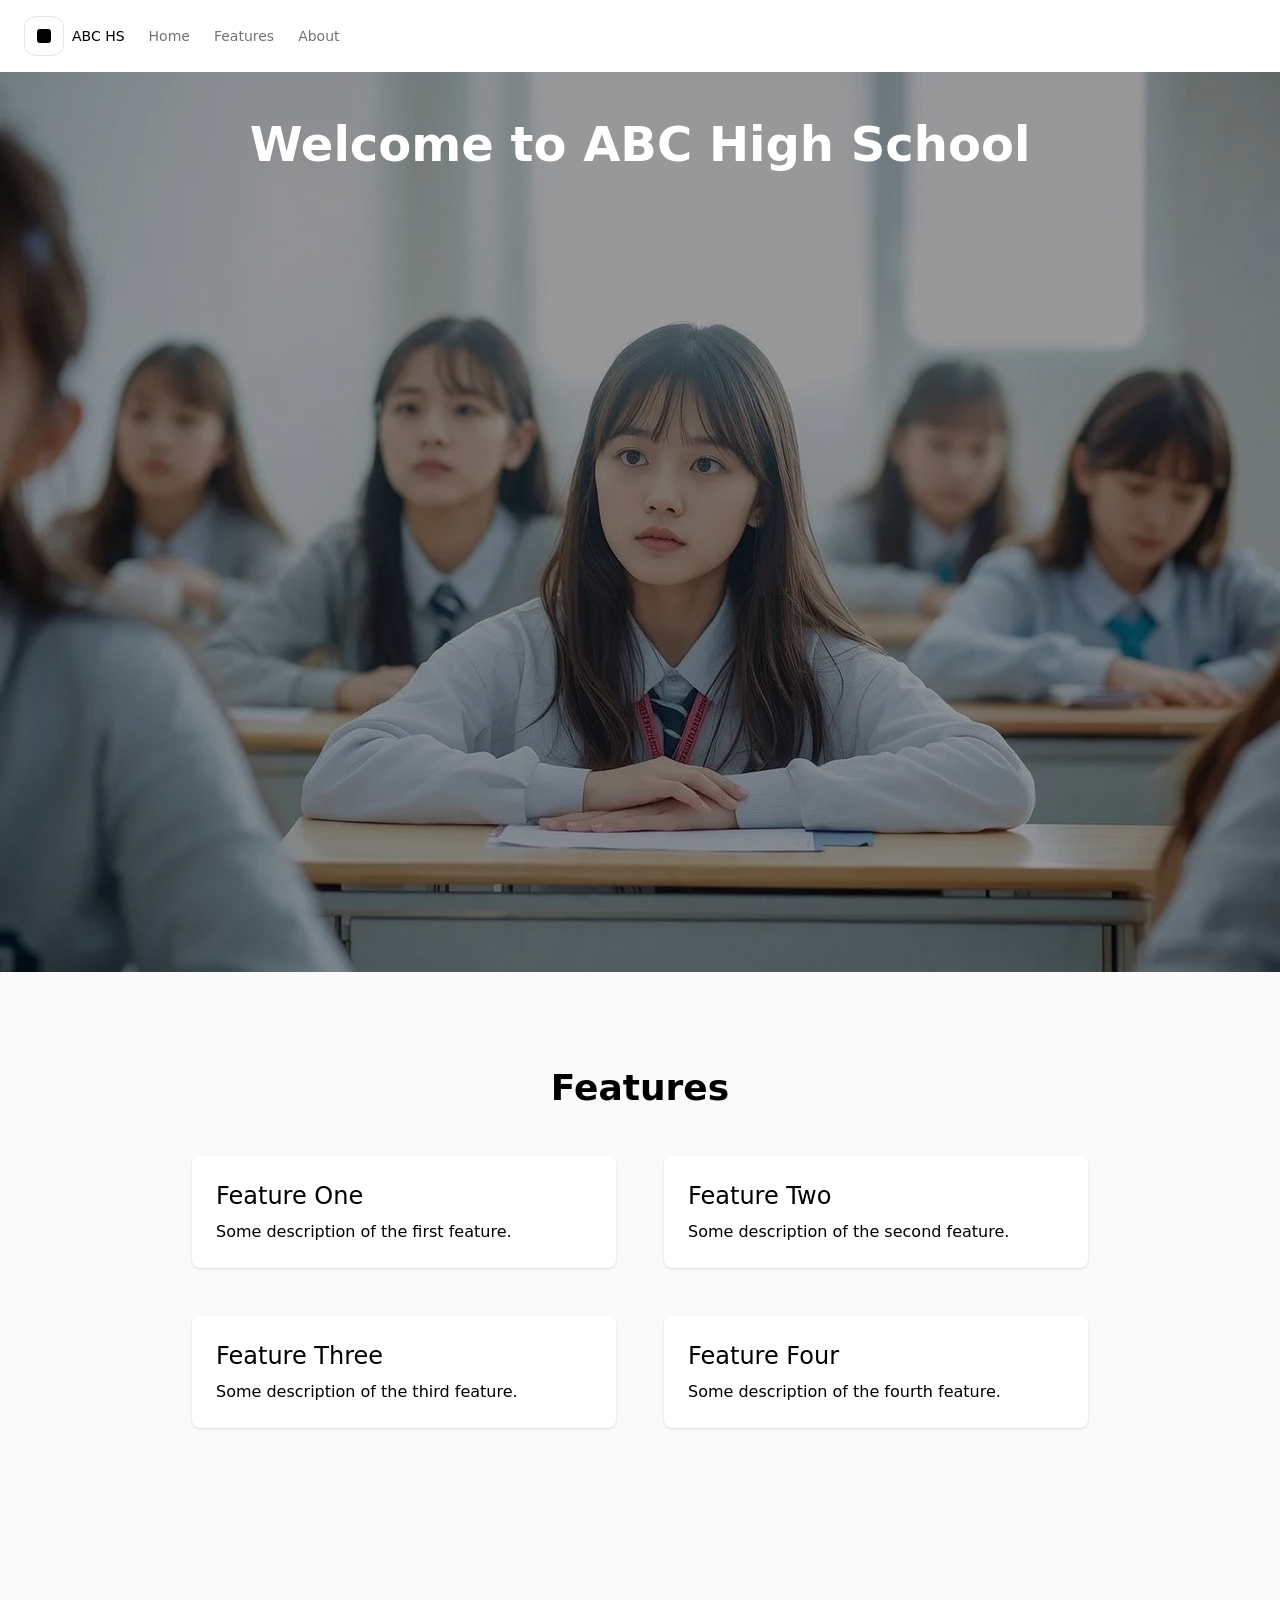
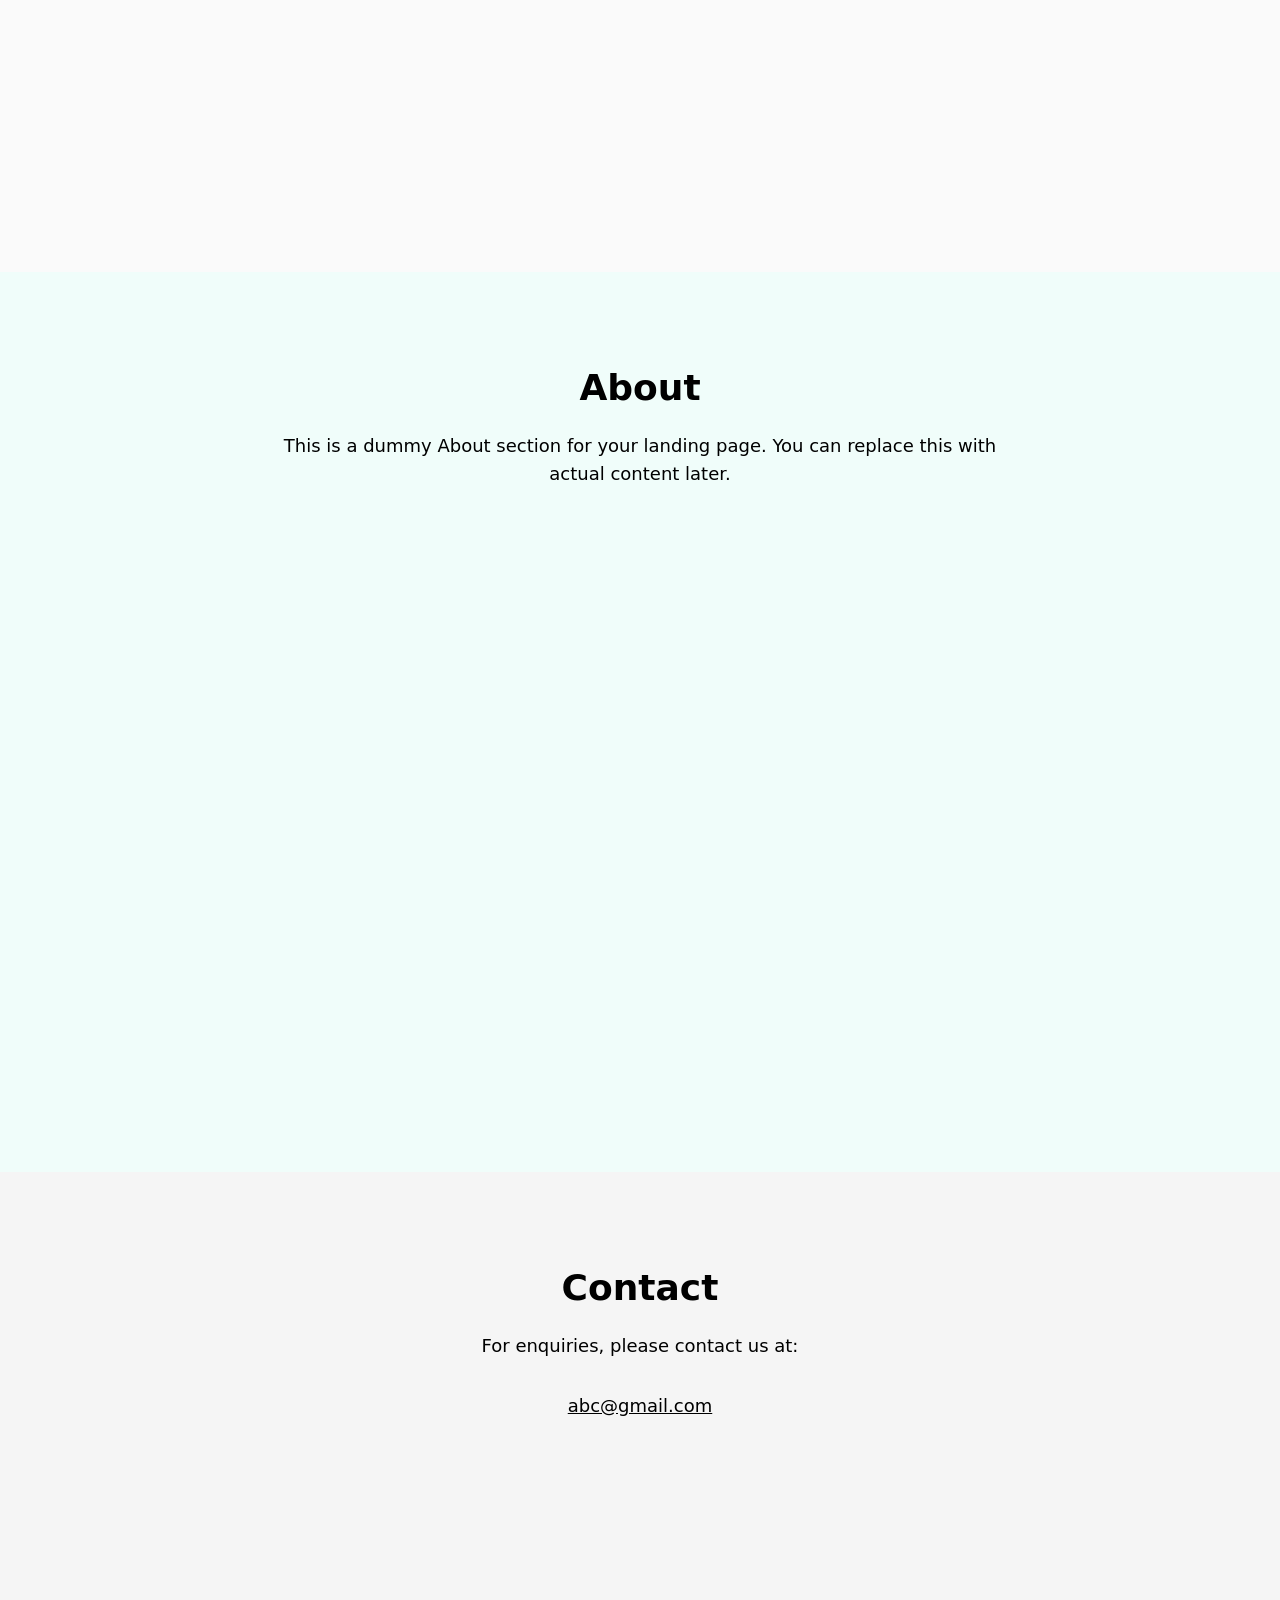
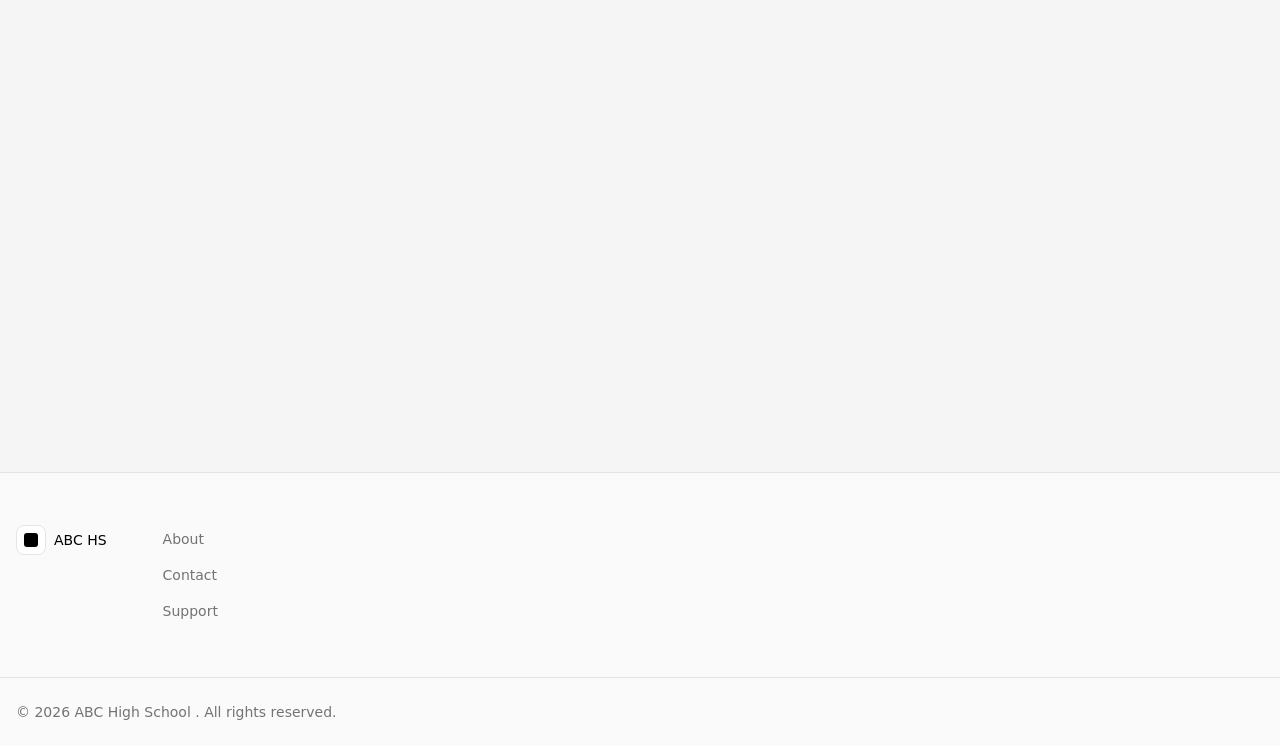
==== commit 6703d296: "Updates" ====
--- a/index.html
+++ b/index.html
@@ -1 +1,24 @@
-<!DOCTYPE html><!--SPunSzrNvdooKIGXJAVRH--><html lang="en"><head><meta charSet="utf-8"/><meta name="viewport" content="width=device-width, initial-scale=1"/><link rel="stylesheet" href="/_next/static/chunks/165d5c7487523f9f.css" data-precedence="next"/><link rel="preload" as="script" fetchPriority="low" href="/_next/static/chunks/7be189d7e3bac895.js"/><script src="/_next/static/chunks/12daa96885968840.js" async=""></script><script src="/_next/static/chunks/11fe75a1468250d6.js" async=""></script><script src="/_next/static/chunks/4aaac5f825731877.js" async=""></script><script src="/_next/static/chunks/turbopack-8584a428579961f0.js" async=""></script><script src="/_next/static/chunks/22286ab6be654094.js" async=""></script><script src="/_next/static/chunks/d6362e0a7ca262cc.js" async=""></script><script src="/_next/static/chunks/c5dc6ea7ee438bb6.js" async=""></script><script src="/_next/static/chunks/ff1a16fafef87110.js" async=""></script><script src="/_next/static/chunks/694836347d1e5ef3.js" async=""></script><script src="/_next/static/chunks/8e0b47f184618e13.js" async=""></script><title>RISS</title><meta name="description" content="Home/Landing page built with Next.js"/><meta name="robots" content="index, follow"/><meta property="og:title" content="RISS"/><meta property="og:description" content="Home/Landing page built with Next.js"/><meta property="og:type" content="website"/><meta name="twitter:card" content="summary"/><meta name="twitter:title" content="RISS"/><meta name="twitter:description" content="Home/Landing page built with Next.js"/><link rel="icon" href="/favicon.ico?favicon.c540bdda.ico" sizes="48x48" type="image/x-icon"/><script src="/_next/static/chunks/a6dad97d9634a72d.js" noModule=""></script></head><body class="bg-neutral-50 text-black selection:bg-teal-300 dark:bg-neutral-900 dark:text-white dark:selection:bg-pink-500 dark:selection:text-white"><div hidden=""><!--$--><!--/$--></div><nav class="sticky top-0 z-40 flex items-center justify-between p-4 lg:px-6 bg-white dark:bg-black"><div class="flex w-full items-center"><div class="flex w-full md:w-1/3"><a class="mr-2 flex w-full items-center justify-center md:w-auto lg:mr-6" href="/"><div class="flex flex-none items-center justify-center border border-neutral-200 bg-white dark:border-neutral-700 dark:bg-black h-10 w-10 rounded-xl"><svg xmlns="http://www.w3.org/2000/svg" aria-label="RISS logo" viewBox="0 0 32 32" class="h-4 w-4 fill-black dark:fill-white h-4 w-4"><rect x="2" y="2" width="28" height="28" rx="6"></rect><path d="M10 22 L22 10" stroke="inherit" stroke-width="3" stroke-linecap="round" fill="none"></path></svg></div><div class="ml-2 flex-none text-sm font-medium uppercase md:hidden lg:block">RISS</div></a><ul class="hidden gap-6 text-sm md:flex md:items-center"><li><a class="text-neutral-500 underline-offset-4 hover:text-black hover:underline dark:text-neutral-400 dark:hover:text-neutral-300" href="/">Home</a></li><li><a class="text-neutral-500 underline-offset-4 hover:text-black hover:underline dark:text-neutral-400 dark:hover:text-neutral-300" href="/#features">Features</a></li><li><a class="text-neutral-500 underline-offset-4 hover:text-black hover:underline dark:text-neutral-400 dark:hover:text-neutral-300" href="/#about">About</a></li></ul></div></div><div class="block flex-none md:hidden"><!--$!--><template data-dgst="BAILOUT_TO_CLIENT_SIDE_RENDERING"></template><!--/$--></div></nav><main><section id="hero" class="h-screen flex items-center justify-center scroll-mt-16 bg-linear-to-r from-teal-400 to-blue-500 text-white"><h1 class="text-5xl font-bold text-center">Welcome to <!-- -->RISS</h1></section><section id="features" class="min-h-screen scroll-mt-16 py-24 px-6 bg-neutral-50 dark:bg-neutral-900"><h2 class="text-4xl font-semibold mb-12 text-center">Features</h2><div class="max-w-4xl mx-auto grid gap-12 md:grid-cols-2"><div class="p-6 bg-white dark:bg-neutral-800 rounded-lg shadow"><h3 class="text-2xl font-medium mb-2">Feature One</h3><p>Some description of the first feature.</p></div><div class="p-6 bg-white dark:bg-neutral-800 rounded-lg shadow"><h3 class="text-2xl font-medium mb-2">Feature Two</h3><p>Some description of the second feature.</p></div><div class="p-6 bg-white dark:bg-neutral-800 rounded-lg shadow"><h3 class="text-2xl font-medium mb-2">Feature Three</h3><p>Some description of the third feature.</p></div><div class="p-6 bg-white dark:bg-neutral-800 rounded-lg shadow"><h3 class="text-2xl font-medium mb-2">Feature Four</h3><p>Some description of the fourth feature.</p></div></div></section><section id="about" class="min-h-screen scroll-mt-16 py-24 px-6 bg-teal-50 dark:bg-neutral-800"><h2 class="text-4xl font-semibold mb-6 text-center">About</h2><p class="max-w-3xl mx-auto text-center text-lg">This is a dummy About section for your landing page. You can replace this with actual content later.</p></section><section id="contact" class="min-h-screen scroll-mt-16 py-24 px-6 bg-neutral-100 dark:bg-neutral-900"><h2 class="text-4xl font-semibold mb-6 text-center">Contact</h2><p class="max-w-3xl mx-auto text-center text-lg mb-8">For enquiries, please contact us at:</p><p class="text-center text-lg font-medium"><a href="mailto:riyer02@gmail.com" class="underline hover:text-teal-600">riyer02@gmail.com</a></p></section><footer class="text-sm text-neutral-500 dark:text-neutral-400"><div class="mx-auto flex w-full max-w-7xl flex-col gap-6 border-t border-neutral-200 px-6 py-12 text-sm md:flex-row md:gap-12 md:px-4 min-[1320px]:px-0 dark:border-neutral-700"><div><a class="flex items-center gap-2 text-black md:pt-1 dark:text-white" href="/"><div class="flex flex-none items-center justify-center border border-neutral-200 bg-white dark:border-neutral-700 dark:bg-black h-7.5 w-7.5 rounded-lg"><svg xmlns="http://www.w3.org/2000/svg" aria-label="RISS logo" viewBox="0 0 32 32" class="h-4 w-4 fill-black dark:fill-white h-2.5 w-2.5"><rect x="2" y="2" width="28" height="28" rx="6"></rect><path d="M10 22 L22 10" stroke="inherit" stroke-width="3" stroke-linecap="round" fill="none"></path></svg></div><span class="uppercase">RISS</span></a></div><nav><ul><li><a class="block p-2 text-lg underline-offset-4 hover:text-black hover:underline md:inline-block md:text-sm dark:hover:text-neutral-300" href="/#about">About</a></li><li><a class="block p-2 text-lg underline-offset-4 hover:text-black hover:underline md:inline-block md:text-sm dark:hover:text-neutral-300" href="/#contact">Contact</a></li><li><a class="block p-2 text-lg underline-offset-4 hover:text-black hover:underline md:inline-block md:text-sm dark:hover:text-neutral-300" href="/support/">Support</a></li></ul></nav></div><div class="border-t border-neutral-200 py-6 text-sm dark:border-neutral-700"><div class="mx-auto flex w-full max-w-7xl flex-col items-center gap-1 px-4 md:flex-row md:gap-0 md:px-4 min-[1320px]:px-0"><p>© <!-- -->2026<!-- --> <!-- -->Ravi Iyer Software Solutions<!-- -->.<!-- --> <!-- -->All rights reserved.</p></div></div></footer><!--$--><!--/$--></main><script src="/_next/static/chunks/7be189d7e3bac895.js" id="_R_" async=""></script><script>(self.__next_f=self.__next_f||[]).push([0])</script><script>self.__next_f.push([1,"1:\"$Sreact.fragment\"\n4:I[90783,[\"/_next/static/chunks/22286ab6be654094.js\",\"/_next/static/chunks/d6362e0a7ca262cc.js\",\"/_next/static/chunks/c5dc6ea7ee438bb6.js\"],\"default\"]\n5:I[97367,[\"/_next/static/chunks/ff1a16fafef87110.js\",\"/_next/static/chunks/694836347d1e5ef3.js\"],\"OutletBoundary\"]\n6:\"$Sreact.suspense\"\n8:I[97367,[\"/_next/static/chunks/ff1a16fafef87110.js\",\"/_next/static/chunks/694836347d1e5ef3.js\"],\"ViewportBoundary\"]\na:I[97367,[\"/_next/static/chunks/ff1a16fafef87110.js\",\"/_next/static/chunks/694836347d1e5ef3.js\"],\"MetadataBoundary\"]\nc:I[68027,[],\"default\"]\n:HL[\"/_next/static/chunks/165d5c7487523f9f.css\",\"style\"]\n"])</script><script>self.__next_f.push([1,"0:{\"P\":null,\"b\":\"SPunSzrNvdooKIGXJAVRH\",\"c\":[\"\",\"\"],\"q\":\"\",\"i\":false,\"f\":[[[\"\",{\"children\":[\"__PAGE__\",{}]},\"$undefined\",\"$undefined\",true],[[\"$\",\"$1\",\"c\",{\"children\":[[[\"$\",\"link\",\"0\",{\"rel\":\"stylesheet\",\"href\":\"/_next/static/chunks/165d5c7487523f9f.css\",\"precedence\":\"next\",\"crossOrigin\":\"$undefined\",\"nonce\":\"$undefined\"}],[\"$\",\"script\",\"script-0\",{\"src\":\"/_next/static/chunks/22286ab6be654094.js\",\"async\":true,\"nonce\":\"$undefined\"}],[\"$\",\"script\",\"script-1\",{\"src\":\"/_next/static/chunks/d6362e0a7ca262cc.js\",\"async\":true,\"nonce\":\"$undefined\"}]],\"$L2\"]}],{\"children\":[[\"$\",\"$1\",\"c\",{\"children\":[[[\"$\",\"section\",null,{\"id\":\"hero\",\"className\":\"h-screen flex items-center justify-center scroll-mt-16 bg-linear-to-r from-teal-400 to-blue-500 text-white\",\"children\":[\"$\",\"h1\",null,{\"className\":\"text-5xl font-bold text-center\",\"children\":[\"Welcome to \",\"RISS\"]}]}],[\"$\",\"section\",null,{\"id\":\"features\",\"className\":\"min-h-screen scroll-mt-16 py-24 px-6 bg-neutral-50 dark:bg-neutral-900\",\"children\":[[\"$\",\"h2\",null,{\"className\":\"text-4xl font-semibold mb-12 text-center\",\"children\":\"Features\"}],[\"$\",\"div\",null,{\"className\":\"max-w-4xl mx-auto grid gap-12 md:grid-cols-2\",\"children\":[[\"$\",\"div\",null,{\"className\":\"p-6 bg-white dark:bg-neutral-800 rounded-lg shadow\",\"children\":[[\"$\",\"h3\",null,{\"className\":\"text-2xl font-medium mb-2\",\"children\":\"Feature One\"}],[\"$\",\"p\",null,{\"children\":\"Some description of the first feature.\"}]]}],[\"$\",\"div\",null,{\"className\":\"p-6 bg-white dark:bg-neutral-800 rounded-lg shadow\",\"children\":[[\"$\",\"h3\",null,{\"className\":\"text-2xl font-medium mb-2\",\"children\":\"Feature Two\"}],[\"$\",\"p\",null,{\"children\":\"Some description of the second feature.\"}]]}],[\"$\",\"div\",null,{\"className\":\"p-6 bg-white dark:bg-neutral-800 rounded-lg shadow\",\"children\":[[\"$\",\"h3\",null,{\"className\":\"text-2xl font-medium mb-2\",\"children\":\"Feature Three\"}],[\"$\",\"p\",null,{\"children\":\"Some description of the third feature.\"}]]}],[\"$\",\"div\",null,{\"className\":\"p-6 bg-white dark:bg-neutral-800 rounded-lg shadow\",\"children\":[[\"$\",\"h3\",null,{\"className\":\"text-2xl font-medium mb-2\",\"children\":\"Feature Four\"}],[\"$\",\"p\",null,{\"children\":\"Some description of the fourth feature.\"}]]}]]}]]}],[\"$\",\"section\",null,{\"id\":\"about\",\"className\":\"min-h-screen scroll-mt-16 py-24 px-6 bg-teal-50 dark:bg-neutral-800\",\"children\":[[\"$\",\"h2\",null,{\"className\":\"text-4xl font-semibold mb-6 text-center\",\"children\":\"About\"}],[\"$\",\"p\",null,{\"className\":\"max-w-3xl mx-auto text-center text-lg\",\"children\":\"This is a dummy About section for your landing page. You can replace this with actual content later.\"}]]}],[\"$\",\"section\",null,{\"id\":\"contact\",\"className\":\"min-h-screen scroll-mt-16 py-24 px-6 bg-neutral-100 dark:bg-neutral-900\",\"children\":[[\"$\",\"h2\",null,{\"className\":\"text-4xl font-semibold mb-6 text-center\",\"children\":\"Contact\"}],[\"$\",\"p\",null,{\"className\":\"max-w-3xl mx-auto text-center text-lg mb-8\",\"children\":\"For enquiries, please contact us at:\"}],[\"$\",\"p\",null,{\"className\":\"text-center text-lg font-medium\",\"children\":[\"$\",\"a\",null,{\"href\":\"mailto:riyer02@gmail.com\",\"className\":\"underline hover:text-teal-600\",\"children\":\"riyer02@gmail.com\"}]}]]}],\"$L3\",[\"$\",\"$L4\",null,{}]],[[\"$\",\"script\",\"script-0\",{\"src\":\"/_next/static/chunks/c5dc6ea7ee438bb6.js\",\"async\":true,\"nonce\":\"$undefined\"}]],[\"$\",\"$L5\",null,{\"children\":[\"$\",\"$6\",null,{\"name\":\"Next.MetadataOutlet\",\"children\":\"$@7\"}]}]]}],{},null,false,false]},null,false,false],[\"$\",\"$1\",\"h\",{\"children\":[null,[\"$\",\"$L8\",null,{\"children\":\"$L9\"}],[\"$\",\"div\",null,{\"hidden\":true,\"children\":[\"$\",\"$La\",null,{\"children\":[\"$\",\"$6\",null,{\"name\":\"Next.Metadata\",\"children\":\"$Lb\"}]}]}],null]}],false]],\"m\":\"$undefined\",\"G\":[\"$c\",[]],\"S\":true}\n"])</script><script>self.__next_f.push([1,"e:I[39756,[\"/_next/static/chunks/ff1a16fafef87110.js\",\"/_next/static/chunks/694836347d1e5ef3.js\"],\"default\"]\nf:I[8821,[\"/_next/static/chunks/22286ab6be654094.js\",\"/_next/static/chunks/d6362e0a7ca262cc.js\",\"/_next/static/chunks/8e0b47f184618e13.js\"],\"default\"]\n10:I[37457,[\"/_next/static/chunks/ff1a16fafef87110.js\",\"/_next/static/chunks/694836347d1e5ef3.js\"],\"default\"]\n11:I[22016,[\"/_next/static/chunks/22286ab6be654094.js\",\"/_next/static/chunks/d6362e0a7ca262cc.js\",\"/_next/static/chunks/c5dc6ea7ee438bb6.js\"],\"\"]\n"])</script><script>self.__next_f.push([1,"2:[\"$\",\"html\",null,{\"lang\":\"en\",\"children\":[\"$\",\"body\",null,{\"className\":\"bg-neutral-50 text-black selection:bg-teal-300 dark:bg-neutral-900 dark:text-white dark:selection:bg-pink-500 dark:selection:text-white\",\"children\":[\"$Ld\",[\"$\",\"main\",null,{\"children\":[\"$\",\"$Le\",null,{\"parallelRouterKey\":\"children\",\"error\":\"$f\",\"errorStyles\":[],\"errorScripts\":[[\"$\",\"script\",\"script-0\",{\"src\":\"/_next/static/chunks/8e0b47f184618e13.js\",\"async\":true}]],\"template\":[\"$\",\"$L10\",null,{}],\"templateStyles\":\"$undefined\",\"templateScripts\":\"$undefined\",\"notFound\":[[[\"$\",\"title\",null,{\"children\":\"404: This page could not be found.\"}],[\"$\",\"div\",null,{\"style\":{\"fontFamily\":\"system-ui,\\\"Segoe UI\\\",Roboto,Helvetica,Arial,sans-serif,\\\"Apple Color Emoji\\\",\\\"Segoe UI Emoji\\\"\",\"height\":\"100vh\",\"textAlign\":\"center\",\"display\":\"flex\",\"flexDirection\":\"column\",\"alignItems\":\"center\",\"justifyContent\":\"center\"},\"children\":[\"$\",\"div\",null,{\"children\":[[\"$\",\"style\",null,{\"dangerouslySetInnerHTML\":{\"__html\":\"body{color:#000;background:#fff;margin:0}.next-error-h1{border-right:1px solid rgba(0,0,0,.3)}@media (prefers-color-scheme:dark){body{color:#fff;background:#000}.next-error-h1{border-right:1px solid rgba(255,255,255,.3)}}\"}}],[\"$\",\"h1\",null,{\"className\":\"next-error-h1\",\"style\":{\"display\":\"inline-block\",\"margin\":\"0 20px 0 0\",\"padding\":\"0 23px 0 0\",\"fontSize\":24,\"fontWeight\":500,\"verticalAlign\":\"top\",\"lineHeight\":\"49px\"},\"children\":404}],[\"$\",\"div\",null,{\"style\":{\"display\":\"inline-block\"},\"children\":[\"$\",\"h2\",null,{\"style\":{\"fontSize\":14,\"fontWeight\":400,\"lineHeight\":\"49px\",\"margin\":0},\"children\":\"This page could not be found.\"}]}]]}]}]],[]],\"forbidden\":\"$undefined\",\"unauthorized\":\"$undefined\"}]}]]}]}]\n"])</script><script>self.__next_f.push([1,"3:[\"$\",\"footer\",null,{\"className\":\"text-sm text-neutral-500 dark:text-neutral-400\",\"children\":[[\"$\",\"div\",null,{\"className\":\"mx-auto flex w-full max-w-7xl flex-col gap-6 border-t border-neutral-200 px-6 py-12 text-sm md:flex-row md:gap-12 md:px-4 min-[1320px]:px-0 dark:border-neutral-700\",\"children\":[[\"$\",\"div\",null,{\"children\":[\"$\",\"$L11\",null,{\"className\":\"flex items-center gap-2 text-black md:pt-1 dark:text-white\",\"href\":\"/\",\"prefetch\":false,\"children\":[[\"$\",\"div\",null,{\"className\":\"flex flex-none items-center justify-center border border-neutral-200 bg-white dark:border-neutral-700 dark:bg-black h-7.5 w-7.5 rounded-lg\",\"children\":[\"$\",\"svg\",null,{\"xmlns\":\"http://www.w3.org/2000/svg\",\"aria-label\":\"RISS logo\",\"viewBox\":\"0 0 32 32\",\"className\":\"h-4 w-4 fill-black dark:fill-white h-2.5 w-2.5\",\"children\":[[\"$\",\"rect\",null,{\"x\":\"2\",\"y\":\"2\",\"width\":\"28\",\"height\":\"28\",\"rx\":\"6\"}],[\"$\",\"path\",null,{\"d\":\"M10 22 L22 10\",\"stroke\":\"inherit\",\"strokeWidth\":\"3\",\"strokeLinecap\":\"round\",\"fill\":\"none\"}]]}]}],[\"$\",\"span\",null,{\"className\":\"uppercase\",\"children\":\"RISS\"}]]}]}],[\"$\",\"nav\",null,{\"children\":[\"$\",\"ul\",null,{\"children\":[[\"$\",\"li\",\"About\",{\"children\":[\"$\",\"$L11\",null,{\"href\":\"/#about\",\"prefetch\":false,\"className\":\"block p-2 text-lg underline-offset-4 hover:text-black hover:underline md:inline-block md:text-sm dark:hover:text-neutral-300\",\"children\":\"About\"}]}],[\"$\",\"li\",\"Contact\",{\"children\":[\"$\",\"$L11\",null,{\"href\":\"/#contact\",\"prefetch\":false,\"className\":\"block p-2 text-lg underline-offset-4 hover:text-black hover:underline md:inline-block md:text-sm dark:hover:text-neutral-300\",\"children\":\"Contact\"}]}],[\"$\",\"li\",\"Support\",{\"children\":[\"$\",\"$L11\",null,{\"href\":\"/support\",\"prefetch\":false,\"className\":\"block p-2 text-lg underline-offset-4 hover:text-black hover:underline md:inline-block md:text-sm dark:hover:text-neutral-300\",\"children\":\"Support\"}]}]]}]}]]}],[\"$\",\"div\",null,{\"className\":\"border-t border-neutral-200 py-6 text-sm dark:border-neutral-700\",\"children\":[\"$\",\"div\",null,{\"className\":\"mx-auto flex w-full max-w-7xl flex-col items-center gap-1 px-4 md:flex-row md:gap-0 md:px-4 min-[1320px]:px-0\",\"children\":[\"$\",\"p\",null,{\"children\":[\"© \",\"2026\",\" \",\"Ravi Iyer Software Solutions\",\".\",\" \",\"All rights reserved.\"]}]}]}]]}]\n"])</script><script>self.__next_f.push([1,"12:I[58279,[\"/_next/static/chunks/22286ab6be654094.js\",\"/_next/static/chunks/d6362e0a7ca262cc.js\"],\"default\"]\n"])</script><script>self.__next_f.push([1,"d:[\"$\",\"nav\",null,{\"className\":\"sticky top-0 z-40 flex items-center justify-between p-4 lg:px-6 bg-white dark:bg-black\",\"children\":[[\"$\",\"div\",null,{\"className\":\"flex w-full items-center\",\"children\":[\"$\",\"div\",null,{\"className\":\"flex w-full md:w-1/3\",\"children\":[[\"$\",\"$L11\",null,{\"href\":\"/\",\"prefetch\":false,\"className\":\"mr-2 flex w-full items-center justify-center md:w-auto lg:mr-6\",\"children\":[[\"$\",\"div\",null,{\"className\":\"flex flex-none items-center justify-center border border-neutral-200 bg-white dark:border-neutral-700 dark:bg-black h-10 w-10 rounded-xl\",\"children\":[\"$\",\"svg\",null,{\"xmlns\":\"http://www.w3.org/2000/svg\",\"aria-label\":\"RISS logo\",\"viewBox\":\"0 0 32 32\",\"className\":\"h-4 w-4 fill-black dark:fill-white h-4 w-4\",\"children\":[[\"$\",\"rect\",null,{\"x\":\"2\",\"y\":\"2\",\"width\":\"28\",\"height\":\"28\",\"rx\":\"6\"}],[\"$\",\"path\",null,{\"d\":\"M10 22 L22 10\",\"stroke\":\"inherit\",\"strokeWidth\":\"3\",\"strokeLinecap\":\"round\",\"fill\":\"none\"}]]}]}],[\"$\",\"div\",null,{\"className\":\"ml-2 flex-none text-sm font-medium uppercase md:hidden lg:block\",\"children\":\"RISS\"}]]}],[\"$\",\"ul\",null,{\"className\":\"hidden gap-6 text-sm md:flex md:items-center\",\"children\":[[\"$\",\"li\",\"Home\",{\"children\":[\"$\",\"$L11\",null,{\"href\":\"/\",\"prefetch\":false,\"className\":\"text-neutral-500 underline-offset-4 hover:text-black hover:underline dark:text-neutral-400 dark:hover:text-neutral-300\",\"children\":\"Home\"}]}],[\"$\",\"li\",\"Features\",{\"children\":[\"$\",\"$L11\",null,{\"href\":\"/#features\",\"prefetch\":false,\"className\":\"text-neutral-500 underline-offset-4 hover:text-black hover:underline dark:text-neutral-400 dark:hover:text-neutral-300\",\"children\":\"Features\"}]}],[\"$\",\"li\",\"About\",{\"children\":[\"$\",\"$L11\",null,{\"href\":\"/#about\",\"prefetch\":false,\"className\":\"text-neutral-500 underline-offset-4 hover:text-black hover:underline dark:text-neutral-400 dark:hover:text-neutral-300\",\"children\":\"About\"}]}]]}]]}]}],[\"$\",\"div\",null,{\"className\":\"block flex-none md:hidden\",\"children\":[\"$\",\"$6\",null,{\"fallback\":null,\"children\":[\"$\",\"$L12\",null,{\"menu\":[{\"title\":\"Home\",\"path\":\"/\"},{\"title\":\"Features\",\"path\":\"/#features\"},{\"title\":\"About\",\"path\":\"/#about\"}]}]}]}]]}]\n"])</script><script>self.__next_f.push([1,"9:[[\"$\",\"meta\",\"0\",{\"charSet\":\"utf-8\"}],[\"$\",\"meta\",\"1\",{\"name\":\"viewport\",\"content\":\"width=device-width, initial-scale=1\"}]]\n"])</script><script>self.__next_f.push([1,"13:I[27201,[\"/_next/static/chunks/ff1a16fafef87110.js\",\"/_next/static/chunks/694836347d1e5ef3.js\"],\"IconMark\"]\n7:null\nb:[[\"$\",\"title\",\"0\",{\"children\":\"RISS\"}],[\"$\",\"meta\",\"1\",{\"name\":\"description\",\"content\":\"Home/Landing page built with Next.js\"}],[\"$\",\"meta\",\"2\",{\"name\":\"robots\",\"content\":\"index, follow\"}],[\"$\",\"meta\",\"3\",{\"property\":\"og:title\",\"content\":\"RISS\"}],[\"$\",\"meta\",\"4\",{\"property\":\"og:description\",\"content\":\"Home/Landing page built with Next.js\"}],[\"$\",\"meta\",\"5\",{\"property\":\"og:type\",\"content\":\"website\"}],[\"$\",\"meta\",\"6\",{\"name\":\"twitter:card\",\"content\":\"summary\"}],[\"$\",\"meta\",\"7\",{\"name\":\"twitter:title\",\"content\":\"RISS\"}],[\"$\",\"meta\",\"8\",{\"name\":\"twitter:description\",\"content\":\"Home/Landing page built with Next.js\"}],[\"$\",\"link\",\"9\",{\"rel\":\"icon\",\"href\":\"/favicon.ico?favicon.c540bdda.ico\",\"sizes\":\"48x48\",\"type\":\"image/x-icon\"}],[\"$\",\"$L13\",\"10\",{}]]\n"])</script></body></html>+<!DOCTYPE html><html lang="en"> <head><meta charset="UTF-8"><meta name="viewport" content="width=device-width"><link rel="icon" href="/favicon.ico"><meta name="generator" content="Astro v5.17.3"><title>ABC HS</title><meta name="description" content="ABC High School, Puttaparthi, Andhra Pradesh."><meta property="og:type" content="website"><meta property="og:title" content="ABC HS"><meta property="og:description" content="ABC High School, Puttaparthi, Andhra Pradesh."><meta name="robots" content="index, follow"><link rel="stylesheet" href="/_astro/index.C6IvC5dJ.css"></head> <body class="bg-neutral-50 text-black selection:bg-teal-300 dark:bg-neutral-900 dark:text-white dark:selection:bg-pink-500 dark:selection:text-white font-sans"> <nav class="sticky top-0 z-40 flex items-center justify-between p-4 lg:px-6 bg-white dark:bg-black"> <div class="flex w-full items-center"> <div class="flex w-full md:w-1/3"> <a href="/" class="mr-2 flex w-full items-center justify-center md:w-auto lg:mr-6"> <div class="flex flex-none items-center justify-center border border-neutral-200 bg-white dark:border-neutral-700 dark:bg-black h-10 w-10 rounded-xl"> <svg xmlns="http://www.w3.org/2000/svg" aria-label="ABC HS logo" viewBox="0 0 32 32" class="h-4 w-4 fill-black dark:fill-white h-4 w-4"> <!-- Outer rounded square --> <rect x="2" y="2" width="28" height="28" rx="6"></rect> <!-- Diagonal cut / accent --> <path d="M10 22 L22 10" stroke="currentColor" stroke-width="3" stroke-linecap="round" fill="none"></path> </svg> </div> <div class="ml-2 flex-none text-sm font-medium uppercase md:hidden lg:block"> ABC HS </div> </a> <ul class="hidden gap-6 text-sm md:flex md:items-center"> <li> <a href="/" class="text-neutral-500 underline-offset-4 hover:text-black hover:underline dark:text-neutral-400 dark:hover:text-neutral-300"> Home </a> </li><li> <a href="/#features" class="text-neutral-500 underline-offset-4 hover:text-black hover:underline dark:text-neutral-400 dark:hover:text-neutral-300"> Features </a> </li><li> <a href="/#about" class="text-neutral-500 underline-offset-4 hover:text-black hover:underline dark:text-neutral-400 dark:hover:text-neutral-300"> About </a> </li> </ul> </div> </div> <div class="block flex-none md:hidden"> <style>astro-island,astro-slot,astro-static-slot{display:contents}</style><script>(()=>{var e=async t=>{await(await t())()};(self.Astro||(self.Astro={})).load=e;window.dispatchEvent(new Event("astro:load"));})();</script><script>(()=>{var A=Object.defineProperty;var g=(i,o,a)=>o in i?A(i,o,{enumerable:!0,configurable:!0,writable:!0,value:a}):i[o]=a;var d=(i,o,a)=>g(i,typeof o!="symbol"?o+"":o,a);{let i={0:t=>m(t),1:t=>a(t),2:t=>new RegExp(t),3:t=>new Date(t),4:t=>new Map(a(t)),5:t=>new Set(a(t)),6:t=>BigInt(t),7:t=>new URL(t),8:t=>new Uint8Array(t),9:t=>new Uint16Array(t),10:t=>new Uint32Array(t),11:t=>1/0*t},o=t=>{let[l,e]=t;return l in i?i[l](e):void 0},a=t=>t.map(o),m=t=>typeof t!="object"||t===null?t:Object.fromEntries(Object.entries(t).map(([l,e])=>[l,o(e)]));class y extends HTMLElement{constructor(){super(...arguments);d(this,"Component");d(this,"hydrator");d(this,"hydrate",async()=>{var b;if(!this.hydrator||!this.isConnected)return;let e=(b=this.parentElement)==null?void 0:b.closest("astro-island[ssr]");if(e){e.addEventListener("astro:hydrate",this.hydrate,{once:!0});return}let c=this.querySelectorAll("astro-slot"),n={},h=this.querySelectorAll("template[data-astro-template]");for(let r of h){let s=r.closest(this.tagName);s!=null&&s.isSameNode(this)&&(n[r.getAttribute("data-astro-template")||"default"]=r.innerHTML,r.remove())}for(let r of c){let s=r.closest(this.tagName);s!=null&&s.isSameNode(this)&&(n[r.getAttribute("name")||"default"]=r.innerHTML)}let p;try{p=this.hasAttribute("props")?m(JSON.parse(this.getAttribute("props"))):{}}catch(r){let s=this.getAttribute("component-url")||"<unknown>",v=this.getAttribute("component-export");throw v&&(s+=` (export ${v})`),console.error(`[hydrate] Error parsing props for component ${s}`,this.getAttribute("props"),r),r}let u;await this.hydrator(this)(this.Component,p,n,{client:this.getAttribute("client")}),this.removeAttribute("ssr"),this.dispatchEvent(new CustomEvent("astro:hydrate"))});d(this,"unmount",()=>{this.isConnected||this.dispatchEvent(new CustomEvent("astro:unmount"))})}disconnectedCallback(){document.removeEventListener("astro:after-swap",this.unmount),document.addEventListener("astro:after-swap",this.unmount,{once:!0})}connectedCallback(){if(!this.hasAttribute("await-children")||document.readyState==="interactive"||document.readyState==="complete")this.childrenConnectedCallback();else{let e=()=>{document.removeEventListener("DOMContentLoaded",e),c.disconnect(),this.childrenConnectedCallback()},c=new MutationObserver(()=>{var n;((n=this.lastChild)==null?void 0:n.nodeType)===Node.COMMENT_NODE&&this.lastChild.nodeValue==="astro:end"&&(this.lastChild.remove(),e())});c.observe(this,{childList:!0}),document.addEventListener("DOMContentLoaded",e)}}async childrenConnectedCallback(){let e=this.getAttribute("before-hydration-url");e&&await import(e),this.start()}async start(){let e=JSON.parse(this.getAttribute("opts")),c=this.getAttribute("client");if(Astro[c]===void 0){window.addEventListener(`astro:${c}`,()=>this.start(),{once:!0});return}try{await Astro[c](async()=>{let n=this.getAttribute("renderer-url"),[h,{default:p}]=await Promise.all([import(this.getAttribute("component-url")),n?import(n):()=>()=>{}]),u=this.getAttribute("component-export")||"default";if(!u.includes("."))this.Component=h[u];else{this.Component=h;for(let f of u.split("."))this.Component=this.Component[f]}return this.hydrator=p,this.hydrate},e,this)}catch(n){console.error(`[astro-island] Error hydrating ${this.getAttribute("component-url")}`,n)}}attributeChangedCallback(){this.hydrate()}}d(y,"observedAttributes",["props"]),customElements.get("astro-island")||customElements.define("astro-island",y)}})();</script><astro-island uid="1uaRKY" prefix="r3" component-url="/_astro/MobileMenu.oJ2wMWna.js" component-export="default" renderer-url="/_astro/client.DCn9jsa5.js" props="{&quot;menu&quot;:[1,[[0,{&quot;title&quot;:[0,&quot;Home&quot;],&quot;path&quot;:[0,&quot;/&quot;]}],[0,{&quot;title&quot;:[0,&quot;Features&quot;],&quot;path&quot;:[0,&quot;/#features&quot;]}],[0,{&quot;title&quot;:[0,&quot;About&quot;],&quot;path&quot;:[0,&quot;/#about&quot;]}]]]}" ssr client="load" opts="{&quot;name&quot;:&quot;MobileMenu&quot;,&quot;value&quot;:true}" await-children><button aria-label="Open mobile menu" class="flex h-11 w-11 items-center justify-center rounded-md border border-neutral-200 text-black transition-colors md:hidden dark:border-neutral-700 dark:text-white"><svg xmlns="http://www.w3.org/2000/svg" fill="none" viewBox="0 0 24 24" stroke-width="1.5" stroke="currentColor" aria-hidden="true" data-slot="icon" class="h-4"><path stroke-linecap="round" stroke-linejoin="round" d="M3.75 6.75h16.5M3.75 12h16.5m-16.5 5.25h16.5"></path></svg></button><!--astro:end--></astro-island> </div> </nav> <main>  <section id="hero" class="h-screen relative flex items-start justify-center pt-12 scroll-mt-16 text-white"> <!--
+    Background image layer:
+    - absolute removes it from flex layout
+    - inset-0 makes it fill the hero section
+    - object-cover preserves aspect ratio while filling
+  --> <img src="/_astro/hero.CUXd_YW9_2qeR6c.webp" alt="Hero background" loading="eager" decoding="async" fetchpriority="auto" width="1280" height="962" class="absolute inset-0 h-full w-full object-cover"> <!--
+    Dark overlay layer:
+    - absolute removes it from flex layout
+    - improves text readability over busy images
+    - stacked above image due to DOM order
+  --> <div class="absolute inset-0 bg-black/40"></div> <!--
+    Hero heading:
+    - the only element participating in Flexbox layout
+    - positioned using flex alignment + padding (not absolute coords)
+  --> <h1 class="relative text-5xl font-bold text-center">
+Welcome to ABC High School </h1> </section> <section id="features" class="min-h-screen scroll-mt-16 py-24 px-6 bg-neutral-50 dark:bg-neutral-900"> <h2 class="text-4xl font-semibold mb-12 text-center">Features</h2> <div class="max-w-4xl mx-auto grid gap-12 md:grid-cols-2"> <div class="p-6 bg-white dark:bg-neutral-800 rounded-lg shadow"> <h3 class="text-2xl font-medium mb-2">Feature One</h3> <p>Some description of the first feature.</p> </div> <div class="p-6 bg-white dark:bg-neutral-800 rounded-lg shadow"> <h3 class="text-2xl font-medium mb-2">Feature Two</h3> <p>Some description of the second feature.</p> </div> <div class="p-6 bg-white dark:bg-neutral-800 rounded-lg shadow"> <h3 class="text-2xl font-medium mb-2">Feature Three</h3> <p>Some description of the third feature.</p> </div> <div class="p-6 bg-white dark:bg-neutral-800 rounded-lg shadow"> <h3 class="text-2xl font-medium mb-2">Feature Four</h3> <p>Some description of the fourth feature.</p> </div> </div> </section> <section id="about" class="min-h-screen scroll-mt-16 py-24 px-6 bg-teal-50 dark:bg-neutral-800"> <h2 class="text-4xl font-semibold mb-6 text-center">About</h2> <p class="max-w-3xl mx-auto text-center text-lg">
+This is a dummy About section for your landing page. You can replace
+    this with actual content later.
+</p> </section> <section id="contact" class="min-h-screen scroll-mt-16 py-24 px-6 bg-neutral-100 dark:bg-neutral-900"> <h2 class="text-4xl font-semibold mb-6 text-center">Contact</h2> <p class="max-w-3xl mx-auto text-center text-lg mb-8">
+For enquiries, please contact us at:
+</p> <p class="text-center text-lg font-medium"> <a href="mailto:riyer02@gmail.com" class="underline hover:text-teal-600"> abc@gmail.com </a> </p> </section> <footer class="text-sm text-neutral-500 dark:text-neutral-400"> <div class="mx-auto flex w-full max-w-7xl flex-col gap-6 border-t border-neutral-200 px-6 py-12 text-sm md:flex-row md:gap-12 md:px-4 min-[1320px]:px-0 dark:border-neutral-700"> <div> <a class="flex items-center gap-2 text-black md:pt-1 dark:text-white" href="/"> <div class="flex flex-none items-center justify-center border border-neutral-200 bg-white dark:border-neutral-700 dark:bg-black h-7.5 w-7.5 rounded-lg"> <svg xmlns="http://www.w3.org/2000/svg" aria-label="ABC HS logo" viewBox="0 0 32 32" class="h-4 w-4 fill-black dark:fill-white h-2.5 w-2.5"> <!-- Outer rounded square --> <rect x="2" y="2" width="28" height="28" rx="6"></rect> <!-- Diagonal cut / accent --> <path d="M10 22 L22 10" stroke="currentColor" stroke-width="3" stroke-linecap="round" fill="none"></path> </svg> </div> <span class="uppercase">ABC HS</span> </a> </div> <nav> <ul> <li> <a href="/#about" class="block p-2 text-lg underline-offset-4 hover:text-black hover:underline md:inline-block md:text-sm dark:hover:text-neutral-300"> About </a> </li><li> <a href="/#contact" class="block p-2 text-lg underline-offset-4 hover:text-black hover:underline md:inline-block md:text-sm dark:hover:text-neutral-300"> Contact </a> </li><li> <a href="/support/" class="block p-2 text-lg underline-offset-4 hover:text-black hover:underline md:inline-block md:text-sm dark:hover:text-neutral-300"> Support </a> </li> </ul> </nav> </div> <div class="border-t border-neutral-200 py-6 text-sm dark:border-neutral-700"> <div class="mx-auto flex w-full max-w-7xl flex-col items-center gap-1 px-4 md:flex-row md:gap-0 md:px-4 min-[1320px]:px-0"> <p>
+&copy; 2026 ABC High School . 
+All rights reserved.
+</p> </div> </div> </footer>  </main> <script>(()=>{var l=(n,t)=>{let i=async()=>{await(await n())()},e=typeof t.value=="object"?t.value:void 0,s={timeout:e==null?void 0:e.timeout};"requestIdleCallback"in window?window.requestIdleCallback(i,s):setTimeout(i,s.timeout||200)};(self.Astro||(self.Astro={})).idle=l;window.dispatchEvent(new Event("astro:idle"));})();</script><astro-island uid="U2S2W" prefix="r2" component-url="/_astro/ScrollToTop.BOS4M0Oz.js" component-export="default" renderer-url="/_astro/client.DCn9jsa5.js" props="{}" ssr client="idle" opts="{&quot;name&quot;:&quot;ScrollToTop&quot;,&quot;value&quot;:true}"></astro-island> </body></html>
--- a/_astro/index.C6IvC5dJ.css
+++ b/_astro/index.C6IvC5dJ.css
@@ -0,0 +1 @@
+/*! tailwindcss v4.2.0 | MIT License | https://tailwindcss.com */@layer properties{@supports (((-webkit-hyphens:none)) and (not (margin-trim:inline))) or ((-moz-orient:inline) and (not (color:rgb(from red r g b)))){*,:before,:after,::backdrop{--tw-translate-x:0;--tw-translate-y:0;--tw-translate-z:0;--tw-border-style:solid;--tw-font-weight:initial;--tw-shadow:0 0 #0000;--tw-shadow-color:initial;--tw-shadow-alpha:100%;--tw-inset-shadow:0 0 #0000;--tw-inset-shadow-color:initial;--tw-inset-shadow-alpha:100%;--tw-ring-color:initial;--tw-ring-shadow:0 0 #0000;--tw-inset-ring-color:initial;--tw-inset-ring-shadow:0 0 #0000;--tw-ring-inset:initial;--tw-ring-offset-width:0px;--tw-ring-offset-color:#fff;--tw-ring-offset-shadow:0 0 #0000;--tw-backdrop-blur:initial;--tw-backdrop-brightness:initial;--tw-backdrop-contrast:initial;--tw-backdrop-grayscale:initial;--tw-backdrop-hue-rotate:initial;--tw-backdrop-invert:initial;--tw-backdrop-opacity:initial;--tw-backdrop-saturate:initial;--tw-backdrop-sepia:initial;--tw-duration:initial;--tw-ease:initial;--tw-scale-x:1;--tw-scale-y:1;--tw-scale-z:1}}}@layer theme{:root,:host{--font-sans:ui-sans-serif, system-ui, sans-serif, "Apple Color Emoji", "Segoe UI Emoji", "Segoe UI Symbol", "Noto Color Emoji";--font-mono:ui-monospace, SFMono-Regular, Menlo, Monaco, Consolas, "Liberation Mono", "Courier New", monospace;--color-teal-50:oklch(98.4% .014 180.72);--color-teal-300:oklch(85.5% .138 181.071);--color-teal-600:oklch(60% .118 184.704);--color-pink-500:oklch(65.6% .241 354.308);--color-gray-200:oklch(92.8% .006 264.531);--color-neutral-50:oklch(98.5% 0 0);--color-neutral-100:oklch(97% 0 0);--color-neutral-200:oklch(92.2% 0 0);--color-neutral-300:oklch(87% 0 0);--color-neutral-400:oklch(70.8% 0 0);--color-neutral-500:oklch(55.6% 0 0);--color-neutral-600:oklch(43.9% 0 0);--color-neutral-700:oklch(37.1% 0 0);--color-neutral-800:oklch(26.9% 0 0);--color-neutral-900:oklch(20.5% 0 0);--color-black:#000;--color-white:#fff;--spacing:.25rem;--container-xs:20rem;--container-3xl:48rem;--container-4xl:56rem;--container-7xl:80rem;--text-sm:.875rem;--text-sm--line-height:calc(1.25 / .875);--text-lg:1.125rem;--text-lg--line-height:calc(1.75 / 1.125);--text-xl:1.25rem;--text-xl--line-height:calc(1.75 / 1.25);--text-2xl:1.5rem;--text-2xl--line-height:calc(2 / 1.5);--text-4xl:2.25rem;--text-4xl--line-height:calc(2.5 / 2.25);--text-5xl:3rem;--text-5xl--line-height:1;--font-weight-medium:500;--font-weight-semibold:600;--font-weight-bold:700;--radius-md:.375rem;--radius-lg:.5rem;--radius-xl:.75rem;--ease-out:cubic-bezier(0, 0, .2, 1);--ease-in-out:cubic-bezier(.4, 0, .2, 1);--default-transition-duration:.15s;--default-transition-timing-function:cubic-bezier(.4, 0, .2, 1);--default-font-family:var(--font-sans);--default-mono-font-family:var(--font-mono)}}@layer base{*,:after,:before,::backdrop{box-sizing:border-box;border:0 solid;margin:0;padding:0}::file-selector-button{box-sizing:border-box;border:0 solid;margin:0;padding:0}html,:host{-webkit-text-size-adjust:100%;tab-size:4;line-height:1.5;font-family:var(--default-font-family,ui-sans-serif, system-ui, sans-serif, "Apple Color Emoji", "Segoe UI Emoji", "Segoe UI Symbol", "Noto Color Emoji");font-feature-settings:var(--default-font-feature-settings,normal);font-variation-settings:var(--default-font-variation-settings,normal);-webkit-tap-highlight-color:transparent}hr{height:0;color:inherit;border-top-width:1px}abbr:where([title]){-webkit-text-decoration:underline dotted;text-decoration:underline dotted}h1,h2,h3,h4,h5,h6{font-size:inherit;font-weight:inherit}a{color:inherit;-webkit-text-decoration:inherit;text-decoration:inherit}b,strong{font-weight:bolder}code,kbd,samp,pre{font-family:var(--default-mono-font-family,ui-monospace, SFMono-Regular, Menlo, Monaco, Consolas, "Liberation Mono", "Courier New", monospace);font-feature-settings:var(--default-mono-font-feature-settings,normal);font-variation-settings:var(--default-mono-font-variation-settings,normal);font-size:1em}small{font-size:80%}sub,sup{vertical-align:baseline;font-size:75%;line-height:0;position:relative}sub{bottom:-.25em}sup{top:-.5em}table{text-indent:0;border-color:inherit;border-collapse:collapse}:-moz-focusring{outline:auto}progress{vertical-align:baseline}summary{display:list-item}ol,ul,menu{list-style:none}img,svg,video,canvas,audio,iframe,embed,object{vertical-align:middle;display:block}img,video{max-width:100%;height:auto}button,input,select,optgroup,textarea{font:inherit;font-feature-settings:inherit;font-variation-settings:inherit;letter-spacing:inherit;color:inherit;opacity:1;background-color:#0000;border-radius:0}::file-selector-button{font:inherit;font-feature-settings:inherit;font-variation-settings:inherit;letter-spacing:inherit;color:inherit;opacity:1;background-color:#0000;border-radius:0}:where(select:is([multiple],[size])) optgroup{font-weight:bolder}:where(select:is([multiple],[size])) optgroup option{padding-inline-start:20px}::file-selector-button{margin-inline-end:4px}::placeholder{opacity:1}@supports (not ((-webkit-appearance:-apple-pay-button))) or (contain-intrinsic-size:1px){::placeholder{color:currentColor}@supports (color:color-mix(in lab,red,red)){::placeholder{color:color-mix(in oklab,currentcolor 50%,transparent)}}}textarea{resize:vertical}::-webkit-search-decoration{-webkit-appearance:none}::-webkit-date-and-time-value{min-height:1lh;text-align:inherit}::-webkit-datetime-edit{display:inline-flex}::-webkit-datetime-edit-fields-wrapper{padding:0}::-webkit-datetime-edit{padding-block:0}::-webkit-datetime-edit-year-field{padding-block:0}::-webkit-datetime-edit-month-field{padding-block:0}::-webkit-datetime-edit-day-field{padding-block:0}::-webkit-datetime-edit-hour-field{padding-block:0}::-webkit-datetime-edit-minute-field{padding-block:0}::-webkit-datetime-edit-second-field{padding-block:0}::-webkit-datetime-edit-millisecond-field{padding-block:0}::-webkit-datetime-edit-meridiem-field{padding-block:0}::-webkit-calendar-picker-indicator{line-height:1}:-moz-ui-invalid{box-shadow:none}button,input:where([type=button],[type=reset],[type=submit]){appearance:button}::file-selector-button{appearance:button}::-webkit-inner-spin-button{height:auto}::-webkit-outer-spin-button{height:auto}[hidden]:where(:not([hidden=until-found])){display:none!important}*,:after,:before,::backdrop{border-color:var(--color-gray-200,currentColor)}::file-selector-button{border-color:var(--color-gray-200,currentColor)}}@layer components;@layer utilities{.absolute{position:absolute}.fixed{position:fixed}.relative{position:relative}.static{position:static}.sticky{position:sticky}.inset-0{inset:calc(var(--spacing) * 0)}.top-0{top:calc(var(--spacing) * 0)}.right-0{right:calc(var(--spacing) * 0)}.right-6{right:calc(var(--spacing) * 6)}.bottom-6{bottom:calc(var(--spacing) * 6)}.z-40{z-index:40}.z-50{z-index:50}.mx-auto{margin-inline:auto}.mr-2{margin-right:calc(var(--spacing) * 2)}.mb-2{margin-bottom:calc(var(--spacing) * 2)}.mb-4{margin-bottom:calc(var(--spacing) * 4)}.mb-6{margin-bottom:calc(var(--spacing) * 6)}.mb-8{margin-bottom:calc(var(--spacing) * 8)}.mb-12{margin-bottom:calc(var(--spacing) * 12)}.ml-2{margin-left:calc(var(--spacing) * 2)}.block{display:block}.flex{display:flex}.grid{display:grid}.hidden{display:none}.h-2\.5{height:calc(var(--spacing) * 2.5)}.h-4{height:calc(var(--spacing) * 4)}.h-6{height:calc(var(--spacing) * 6)}.h-7\.5{height:calc(var(--spacing) * 7.5)}.h-10{height:calc(var(--spacing) * 10)}.h-11{height:calc(var(--spacing) * 11)}.h-full{height:100%}.h-screen{height:100vh}.min-h-screen{min-height:100vh}.w-2\.5{width:calc(var(--spacing) * 2.5)}.w-2\/3{width:66.6667%}.w-4{width:calc(var(--spacing) * 4)}.w-6{width:calc(var(--spacing) * 6)}.w-7\.5{width:calc(var(--spacing) * 7.5)}.w-10{width:calc(var(--spacing) * 10)}.w-11{width:calc(var(--spacing) * 11)}.w-full{width:100%}.max-w-3xl{max-width:var(--container-3xl)}.max-w-4xl{max-width:var(--container-4xl)}.max-w-7xl{max-width:var(--container-7xl)}.max-w-xs{max-width:var(--container-xs)}.flex-none{flex:none}.translate-x-0{--tw-translate-x:calc(var(--spacing) * 0);translate:var(--tw-translate-x) var(--tw-translate-y)}.translate-x-full{--tw-translate-x:100%;translate:var(--tw-translate-x) var(--tw-translate-y)}.cursor-pointer{cursor:pointer}.resize{resize:both}.scroll-mt-16{scroll-margin-top:calc(var(--spacing) * 16)}.flex-col{flex-direction:column}.items-center{align-items:center}.items-start{align-items:flex-start}.justify-between{justify-content:space-between}.justify-center{justify-content:center}.gap-1{gap:calc(var(--spacing) * 1)}.gap-2{gap:calc(var(--spacing) * 2)}.gap-6{gap:calc(var(--spacing) * 6)}.gap-12{gap:calc(var(--spacing) * 12)}.rounded{border-radius:.25rem}.rounded-lg{border-radius:var(--radius-lg)}.rounded-md{border-radius:var(--radius-md)}.rounded-xl{border-radius:var(--radius-xl)}.border{border-style:var(--tw-border-style);border-width:1px}.border-t{border-top-style:var(--tw-border-style);border-top-width:1px}.border-neutral-200{border-color:var(--color-neutral-200)}.bg-black\/30{background-color:#0000004d}@supports (color:color-mix(in lab,red,red)){.bg-black\/30{background-color:color-mix(in oklab,var(--color-black) 30%,transparent)}}.bg-black\/40{background-color:#0006}@supports (color:color-mix(in lab,red,red)){.bg-black\/40{background-color:color-mix(in oklab,var(--color-black) 40%,transparent)}}.bg-neutral-50{background-color:var(--color-neutral-50)}.bg-neutral-100{background-color:var(--color-neutral-100)}.bg-neutral-300\/80{background-color:#d4d4d4cc}@supports (color:color-mix(in lab,red,red)){.bg-neutral-300\/80{background-color:color-mix(in oklab,var(--color-neutral-300) 80%,transparent)}}.bg-teal-50{background-color:var(--color-teal-50)}.bg-white{background-color:var(--color-white)}.fill-black{fill:var(--color-black)}.object-cover{object-fit:cover}.p-2{padding:calc(var(--spacing) * 2)}.p-3{padding:calc(var(--spacing) * 3)}.p-4{padding:calc(var(--spacing) * 4)}.p-6{padding:calc(var(--spacing) * 6)}.px-4{padding-inline:calc(var(--spacing) * 4)}.px-6{padding-inline:calc(var(--spacing) * 6)}.py-2{padding-block:calc(var(--spacing) * 2)}.py-6{padding-block:calc(var(--spacing) * 6)}.py-12{padding-block:calc(var(--spacing) * 12)}.py-24{padding-block:calc(var(--spacing) * 24)}.pt-12{padding-top:calc(var(--spacing) * 12)}.pb-6{padding-bottom:calc(var(--spacing) * 6)}.text-center{text-align:center}.font-sans{font-family:var(--font-sans)}.text-2xl{font-size:var(--text-2xl);line-height:var(--tw-leading,var(--text-2xl--line-height))}.text-4xl{font-size:var(--text-4xl);line-height:var(--tw-leading,var(--text-4xl--line-height))}.text-5xl{font-size:var(--text-5xl);line-height:var(--tw-leading,var(--text-5xl--line-height))}.text-lg{font-size:var(--text-lg);line-height:var(--tw-leading,var(--text-lg--line-height))}.text-sm{font-size:var(--text-sm);line-height:var(--tw-leading,var(--text-sm--line-height))}.text-xl{font-size:var(--text-xl);line-height:var(--tw-leading,var(--text-xl--line-height))}.font-bold{--tw-font-weight:var(--font-weight-bold);font-weight:var(--font-weight-bold)}.font-medium{--tw-font-weight:var(--font-weight-medium);font-weight:var(--font-weight-medium)}.font-semibold{--tw-font-weight:var(--font-weight-semibold);font-weight:var(--font-weight-semibold)}.text-black{color:var(--color-black)}.text-neutral-500{color:var(--color-neutral-500)}.text-neutral-600{color:var(--color-neutral-600)}.text-neutral-700{color:var(--color-neutral-700)}.text-white{color:var(--color-white)}.uppercase{text-transform:uppercase}.underline{text-decoration-line:underline}.underline-offset-4{text-underline-offset:4px}.opacity-0{opacity:0}.opacity-100{opacity:1}.shadow{--tw-shadow:0 1px 3px 0 var(--tw-shadow-color,#0000001a), 0 1px 2px -1px var(--tw-shadow-color,#0000001a);box-shadow:var(--tw-inset-shadow),var(--tw-inset-ring-shadow),var(--tw-ring-offset-shadow),var(--tw-ring-shadow),var(--tw-shadow)}.shadow-md{--tw-shadow:0 4px 6px -1px var(--tw-shadow-color,#0000001a), 0 2px 4px -2px var(--tw-shadow-color,#0000001a);box-shadow:var(--tw-inset-shadow),var(--tw-inset-ring-shadow),var(--tw-ring-offset-shadow),var(--tw-ring-shadow),var(--tw-shadow)}.shadow-xl{--tw-shadow:0 20px 25px -5px var(--tw-shadow-color,#0000001a), 0 8px 10px -6px var(--tw-shadow-color,#0000001a);box-shadow:var(--tw-inset-shadow),var(--tw-inset-ring-shadow),var(--tw-ring-offset-shadow),var(--tw-ring-shadow),var(--tw-shadow)}.backdrop-blur{--tw-backdrop-blur:blur(8px);-webkit-backdrop-filter:var(--tw-backdrop-blur,) var(--tw-backdrop-brightness,) var(--tw-backdrop-contrast,) var(--tw-backdrop-grayscale,) var(--tw-backdrop-hue-rotate,) var(--tw-backdrop-invert,) var(--tw-backdrop-opacity,) var(--tw-backdrop-saturate,) var(--tw-backdrop-sepia,);backdrop-filter:var(--tw-backdrop-blur,) var(--tw-backdrop-brightness,) var(--tw-backdrop-contrast,) var(--tw-backdrop-grayscale,) var(--tw-backdrop-hue-rotate,) var(--tw-backdrop-invert,) var(--tw-backdrop-opacity,) var(--tw-backdrop-saturate,) var(--tw-backdrop-sepia,)}.backdrop-blur-\[\.5px\]{--tw-backdrop-blur:blur(.5px);-webkit-backdrop-filter:var(--tw-backdrop-blur,) var(--tw-backdrop-brightness,) var(--tw-backdrop-contrast,) var(--tw-backdrop-grayscale,) var(--tw-backdrop-hue-rotate,) var(--tw-backdrop-invert,) var(--tw-backdrop-opacity,) var(--tw-backdrop-saturate,) var(--tw-backdrop-sepia,);backdrop-filter:var(--tw-backdrop-blur,) var(--tw-backdrop-brightness,) var(--tw-backdrop-contrast,) var(--tw-backdrop-grayscale,) var(--tw-backdrop-hue-rotate,) var(--tw-backdrop-invert,) var(--tw-backdrop-opacity,) var(--tw-backdrop-saturate,) var(--tw-backdrop-sepia,)}.backdrop-blur-none{--tw-backdrop-blur: ;-webkit-backdrop-filter:var(--tw-backdrop-blur,) var(--tw-backdrop-brightness,) var(--tw-backdrop-contrast,) var(--tw-backdrop-grayscale,) var(--tw-backdrop-hue-rotate,) var(--tw-backdrop-invert,) var(--tw-backdrop-opacity,) var(--tw-backdrop-saturate,) var(--tw-backdrop-sepia,);backdrop-filter:var(--tw-backdrop-blur,) var(--tw-backdrop-brightness,) var(--tw-backdrop-contrast,) var(--tw-backdrop-grayscale,) var(--tw-backdrop-hue-rotate,) var(--tw-backdrop-invert,) var(--tw-backdrop-opacity,) var(--tw-backdrop-saturate,) var(--tw-backdrop-sepia,)}.transition-all{transition-property:all;transition-timing-function:var(--tw-ease,var(--default-transition-timing-function));transition-duration:var(--tw-duration,var(--default-transition-duration))}.transition-colors{transition-property:color,background-color,border-color,outline-color,text-decoration-color,fill,stroke,--tw-gradient-from,--tw-gradient-via,--tw-gradient-to;transition-timing-function:var(--tw-ease,var(--default-transition-timing-function));transition-duration:var(--tw-duration,var(--default-transition-duration))}.duration-200{--tw-duration:.2s;transition-duration:.2s}.duration-300{--tw-duration:.3s;transition-duration:.3s}.ease-in-out{--tw-ease:var(--ease-in-out);transition-timing-function:var(--ease-in-out)}.ease-out{--tw-ease:var(--ease-out);transition-timing-function:var(--ease-out)}.selection\:bg-teal-300 ::selection{background-color:var(--color-teal-300)}.selection\:bg-teal-300::selection{background-color:var(--color-teal-300)}@media(hover:hover){.hover\:scale-105:hover{--tw-scale-x:105%;--tw-scale-y:105%;--tw-scale-z:105%;scale:var(--tw-scale-x) var(--tw-scale-y)}.hover\:bg-white:hover{background-color:var(--color-white)}.hover\:text-black:hover{color:var(--color-black)}.hover\:text-neutral-500:hover{color:var(--color-neutral-500)}.hover\:text-teal-600:hover{color:var(--color-teal-600)}.hover\:underline:hover{text-decoration-line:underline}.hover\:shadow-xl:hover{--tw-shadow:0 20px 25px -5px var(--tw-shadow-color,#0000001a), 0 8px 10px -6px var(--tw-shadow-color,#0000001a);box-shadow:var(--tw-inset-shadow),var(--tw-inset-ring-shadow),var(--tw-ring-offset-shadow),var(--tw-ring-shadow),var(--tw-shadow)}}@media(min-width:1320px){.min-\[1320px\]\:px-0{padding-inline:calc(var(--spacing) * 0)}}@media(min-width:48rem){.md\:flex{display:flex}.md\:hidden{display:none}.md\:inline-block{display:inline-block}.md\:w-1\/3{width:33.3333%}.md\:w-auto{width:auto}.md\:grid-cols-2{grid-template-columns:repeat(2,minmax(0,1fr))}.md\:flex-row{flex-direction:row}.md\:items-center{align-items:center}.md\:gap-0{gap:calc(var(--spacing) * 0)}.md\:gap-12{gap:calc(var(--spacing) * 12)}.md\:px-4{padding-inline:calc(var(--spacing) * 4)}.md\:pt-1{padding-top:calc(var(--spacing) * 1)}.md\:text-sm{font-size:var(--text-sm);line-height:var(--tw-leading,var(--text-sm--line-height))}}@media(min-width:64rem){.lg\:mr-6{margin-right:calc(var(--spacing) * 6)}.lg\:block{display:block}.lg\:px-6{padding-inline:calc(var(--spacing) * 6)}}@media(prefers-color-scheme:dark){.dark\:border-neutral-700{border-color:var(--color-neutral-700)}.dark\:bg-black{background-color:var(--color-black)}.dark\:bg-neutral-800{background-color:var(--color-neutral-800)}.dark\:bg-neutral-800\/80{background-color:#262626cc}@supports (color:color-mix(in lab,red,red)){.dark\:bg-neutral-800\/80{background-color:color-mix(in oklab,var(--color-neutral-800) 80%,transparent)}}.dark\:bg-neutral-900{background-color:var(--color-neutral-900)}.dark\:fill-white{fill:var(--color-white)}.dark\:text-neutral-200{color:var(--color-neutral-200)}.dark\:text-neutral-400{color:var(--color-neutral-400)}.dark\:text-white{color:var(--color-white)}.dark\:selection\:bg-pink-500 ::selection{background-color:var(--color-pink-500)}.dark\:selection\:bg-pink-500::selection{background-color:var(--color-pink-500)}.dark\:selection\:text-white ::selection{color:var(--color-white)}.dark\:selection\:text-white::selection{color:var(--color-white)}@media(hover:hover){.dark\:hover\:bg-neutral-700:hover{background-color:var(--color-neutral-700)}.dark\:hover\:text-neutral-300:hover{color:var(--color-neutral-300)}}}}@media(prefers-color-scheme:dark){html{color-scheme:dark}}@supports (font:-apple-system-body) and (appearance:none){img[loading=lazy]{clip-path:inset(.6px)}}:is(a,input,button):focus-visible{--tw-ring-shadow:var(--tw-ring-inset,) 0 0 0 calc(2px + var(--tw-ring-offset-width)) var(--tw-ring-color,currentcolor);box-shadow:var(--tw-inset-shadow),var(--tw-inset-ring-shadow),var(--tw-ring-offset-shadow),var(--tw-ring-shadow),var(--tw-shadow);--tw-ring-color:var(--color-neutral-400);--tw-ring-offset-width:2px;--tw-ring-offset-shadow:var(--tw-ring-inset,) 0 0 0 var(--tw-ring-offset-width) var(--tw-ring-offset-color);--tw-ring-offset-color:var(--color-neutral-50);--tw-outline-style:none;outline-style:none}@media(forced-colors:active){:is(a,input,button):focus-visible{outline-offset:2px;outline:2px solid #0000}}@media(prefers-color-scheme:dark){:is(a,input,button):focus-visible{--tw-ring-color:var(--color-neutral-600);--tw-ring-offset-color:var(--color-neutral-900)}}@property --tw-translate-x{syntax:"*";inherits:false;initial-value:0}@property --tw-translate-y{syntax:"*";inherits:false;initial-value:0}@property --tw-translate-z{syntax:"*";inherits:false;initial-value:0}@property --tw-border-style{syntax:"*";inherits:false;initial-value:solid}@property --tw-font-weight{syntax:"*";inherits:false}@property --tw-shadow{syntax:"*";inherits:false;initial-value:0 0 #0000}@property --tw-shadow-color{syntax:"*";inherits:false}@property --tw-shadow-alpha{syntax:"<percentage>";inherits:false;initial-value:100%}@property --tw-inset-shadow{syntax:"*";inherits:false;initial-value:0 0 #0000}@property --tw-inset-shadow-color{syntax:"*";inherits:false}@property --tw-inset-shadow-alpha{syntax:"<percentage>";inherits:false;initial-value:100%}@property --tw-ring-color{syntax:"*";inherits:false}@property --tw-ring-shadow{syntax:"*";inherits:false;initial-value:0 0 #0000}@property --tw-inset-ring-color{syntax:"*";inherits:false}@property --tw-inset-ring-shadow{syntax:"*";inherits:false;initial-value:0 0 #0000}@property --tw-ring-inset{syntax:"*";inherits:false}@property --tw-ring-offset-width{syntax:"<length>";inherits:false;initial-value:0}@property --tw-ring-offset-color{syntax:"*";inherits:false;initial-value:#fff}@property --tw-ring-offset-shadow{syntax:"*";inherits:false;initial-value:0 0 #0000}@property --tw-backdrop-blur{syntax:"*";inherits:false}@property --tw-backdrop-brightness{syntax:"*";inherits:false}@property --tw-backdrop-contrast{syntax:"*";inherits:false}@property --tw-backdrop-grayscale{syntax:"*";inherits:false}@property --tw-backdrop-hue-rotate{syntax:"*";inherits:false}@property --tw-backdrop-invert{syntax:"*";inherits:false}@property --tw-backdrop-opacity{syntax:"*";inherits:false}@property --tw-backdrop-saturate{syntax:"*";inherits:false}@property --tw-backdrop-sepia{syntax:"*";inherits:false}@property --tw-duration{syntax:"*";inherits:false}@property --tw-ease{syntax:"*";inherits:false}@property --tw-scale-x{syntax:"*";inherits:false;initial-value:1}@property --tw-scale-y{syntax:"*";inherits:false;initial-value:1}@property --tw-scale-z{syntax:"*";inherits:false;initial-value:1}
